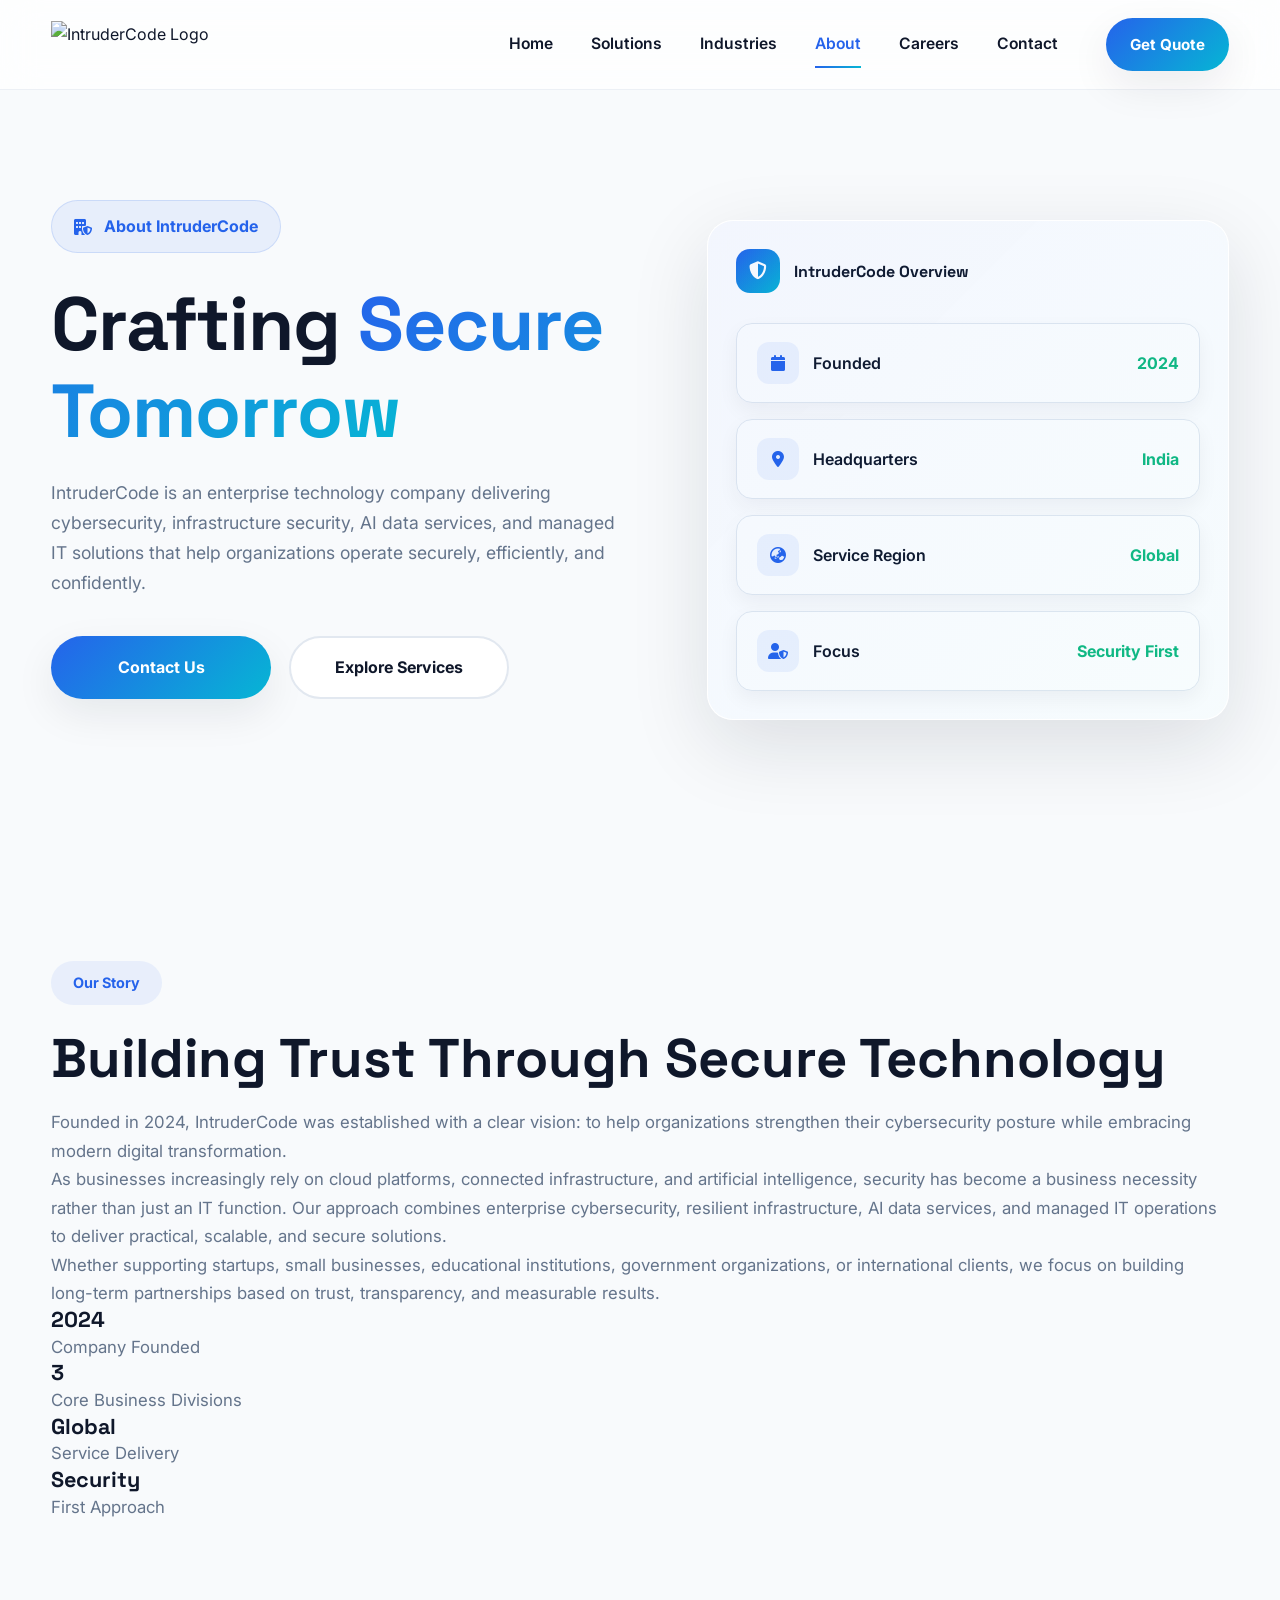
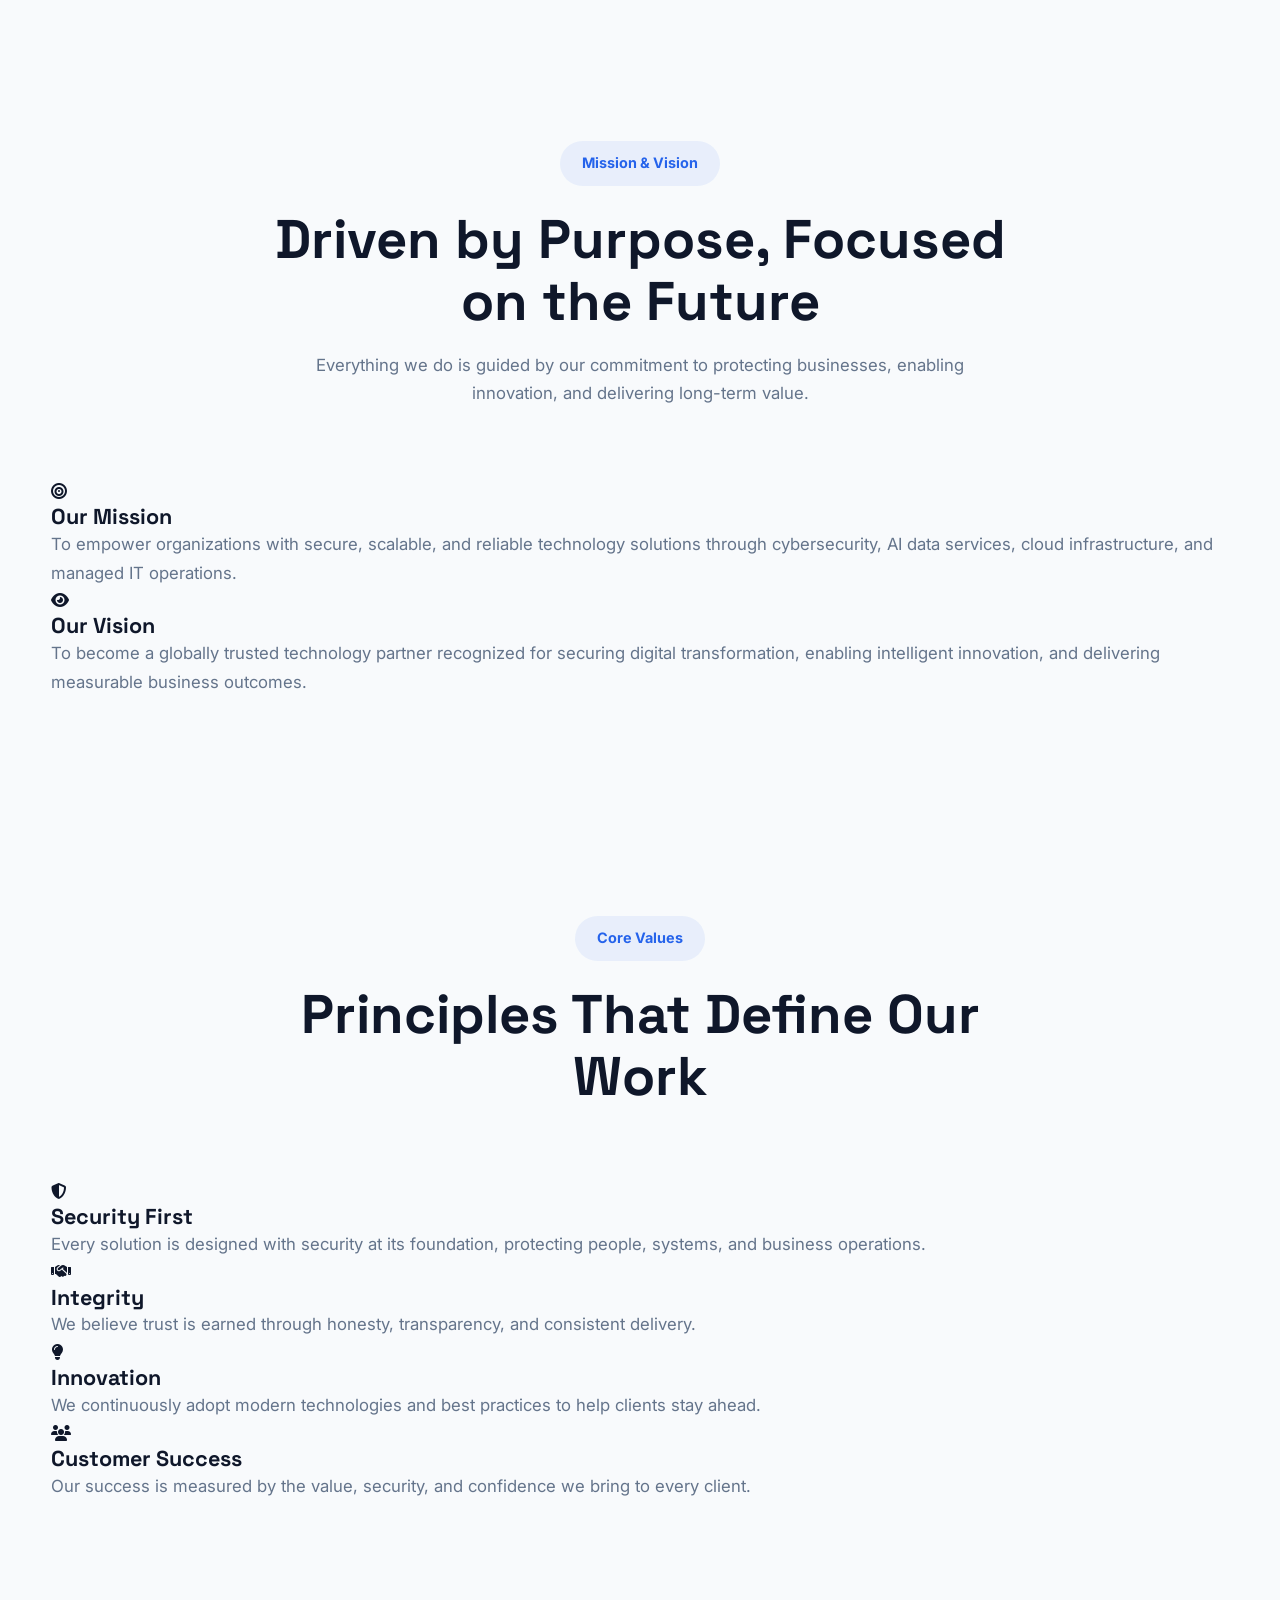
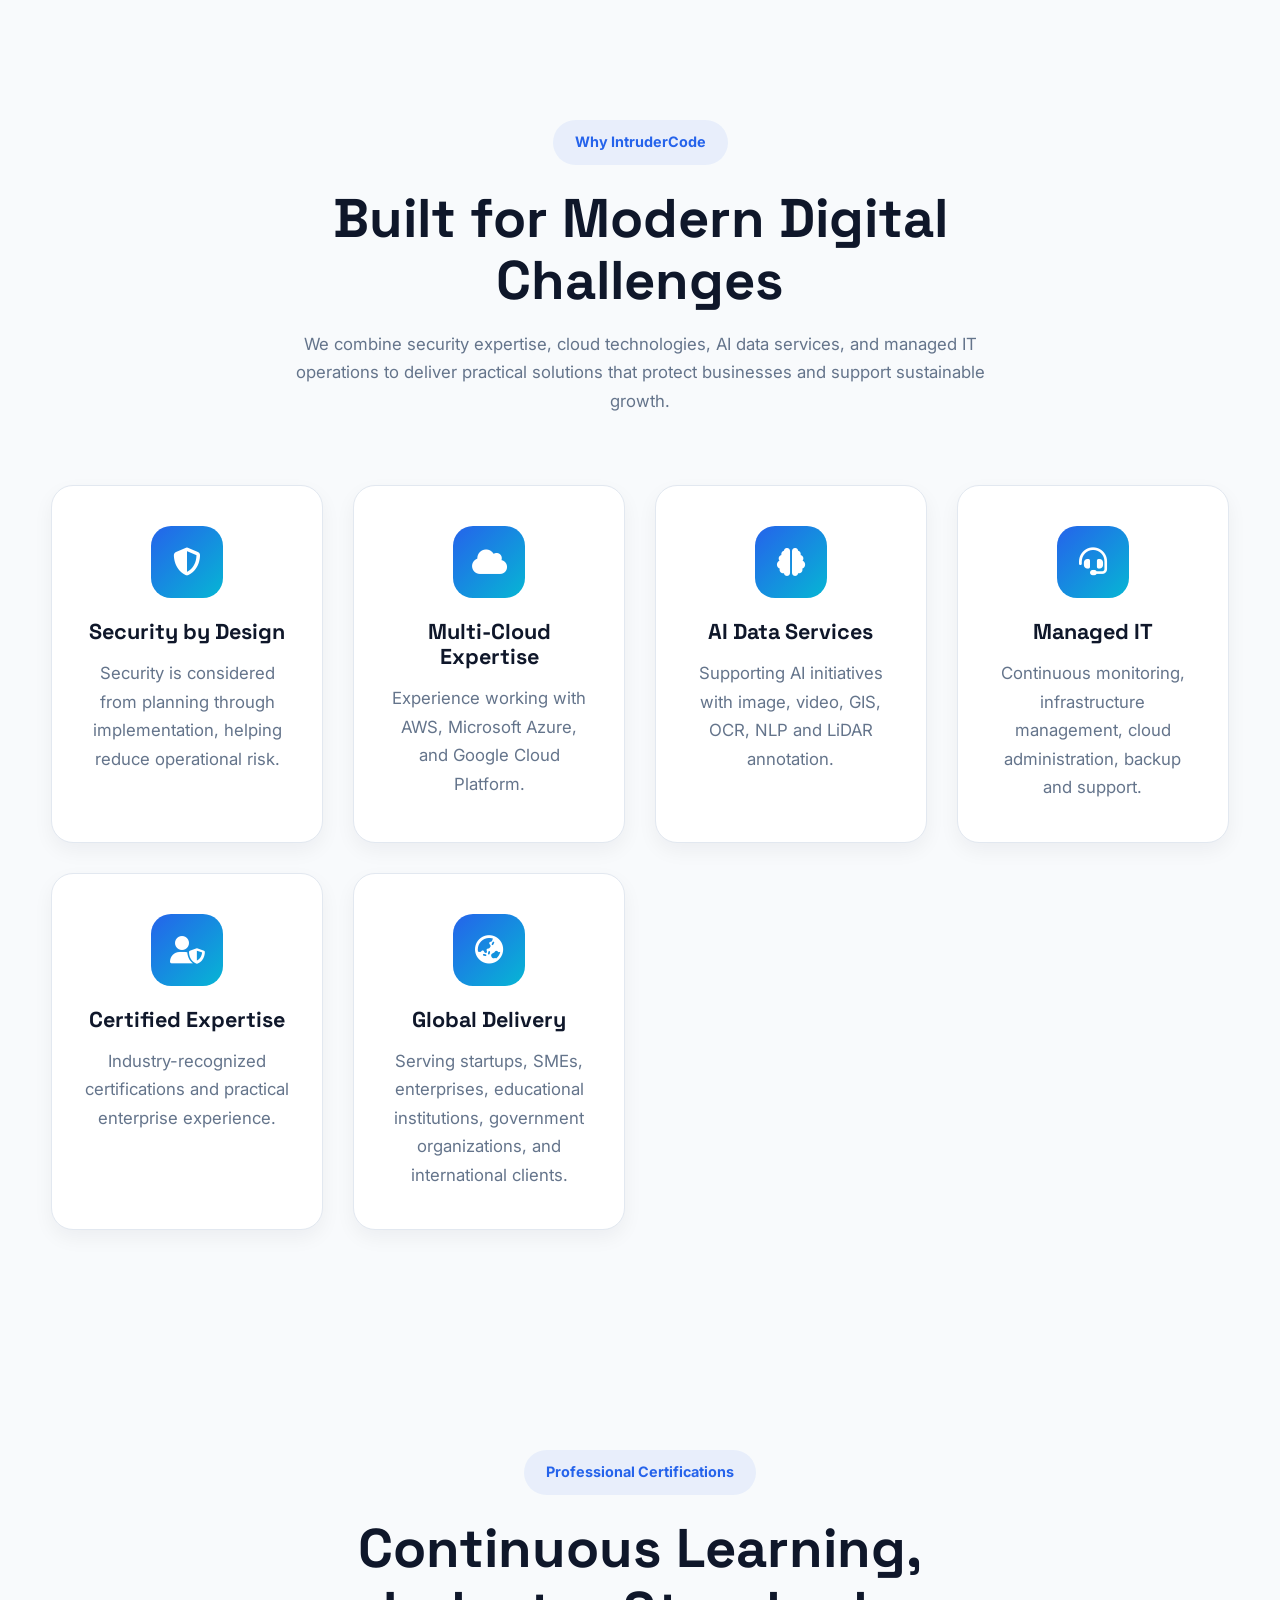
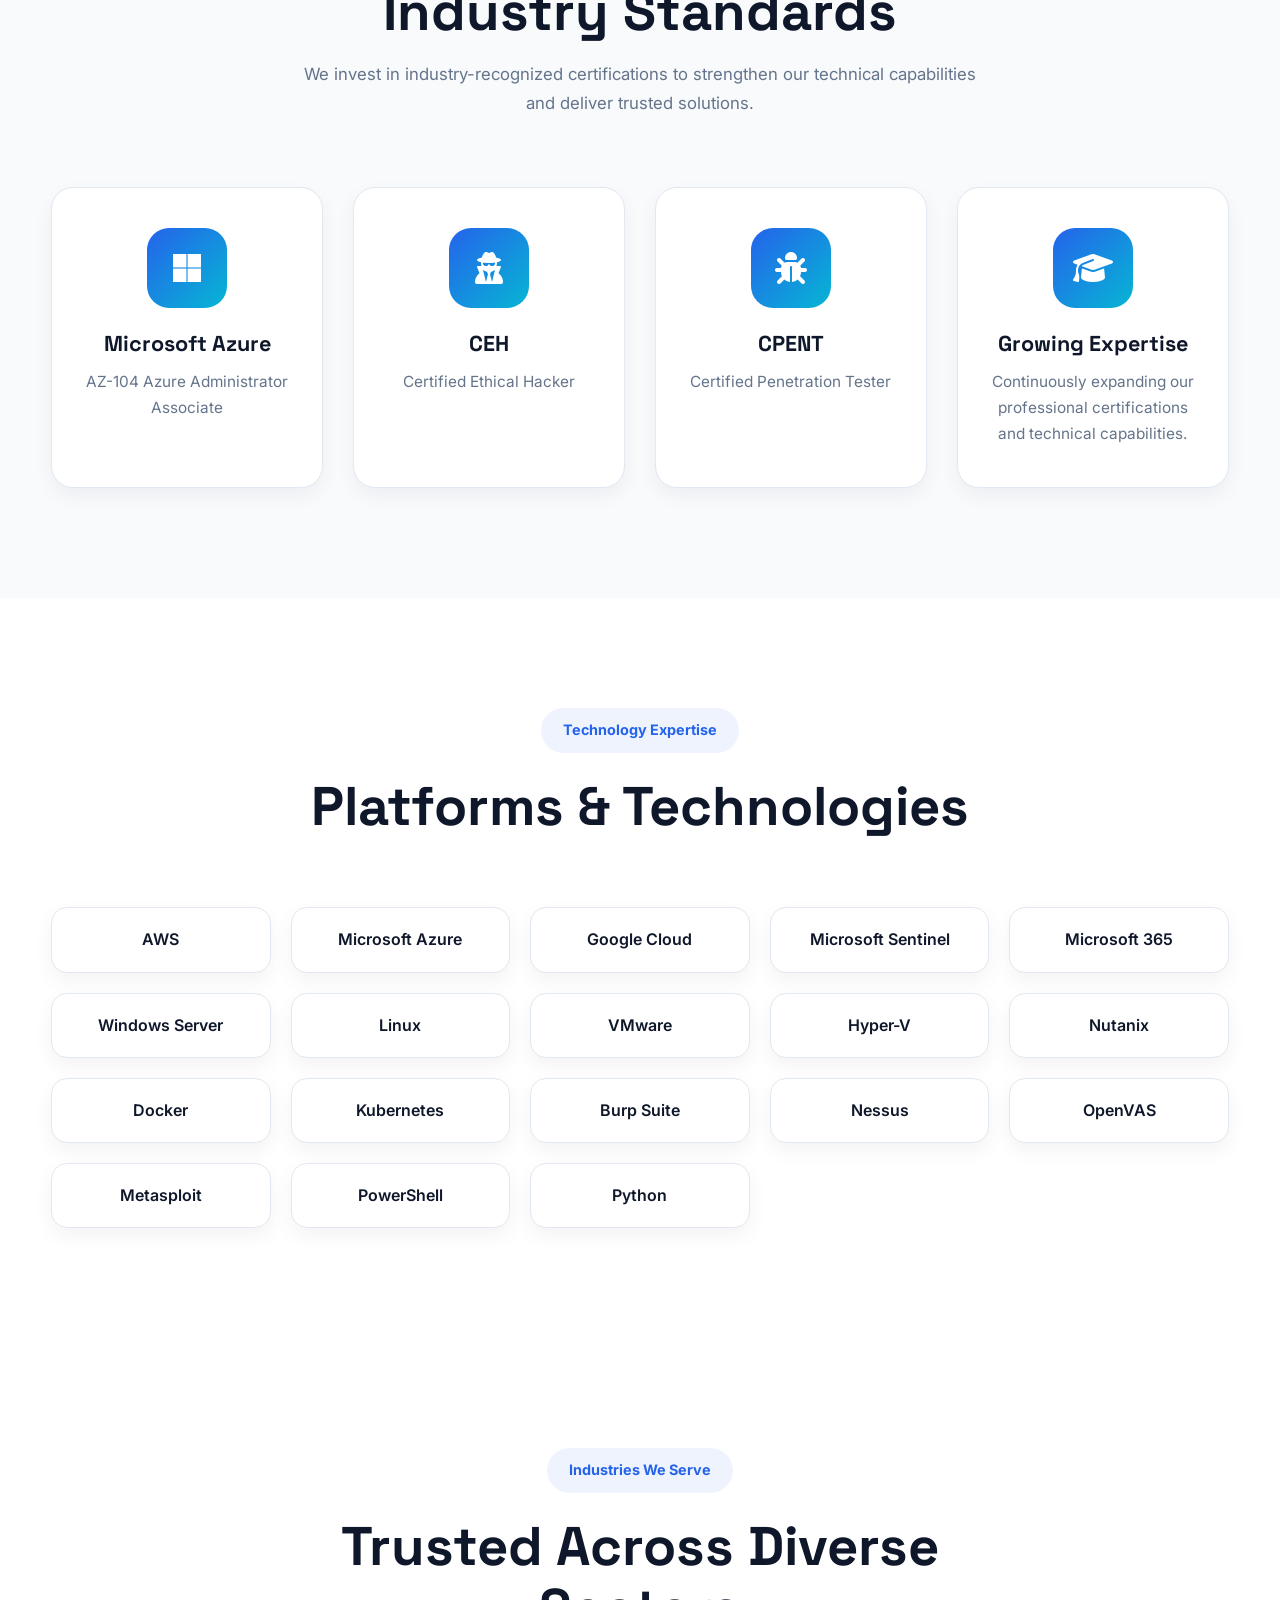
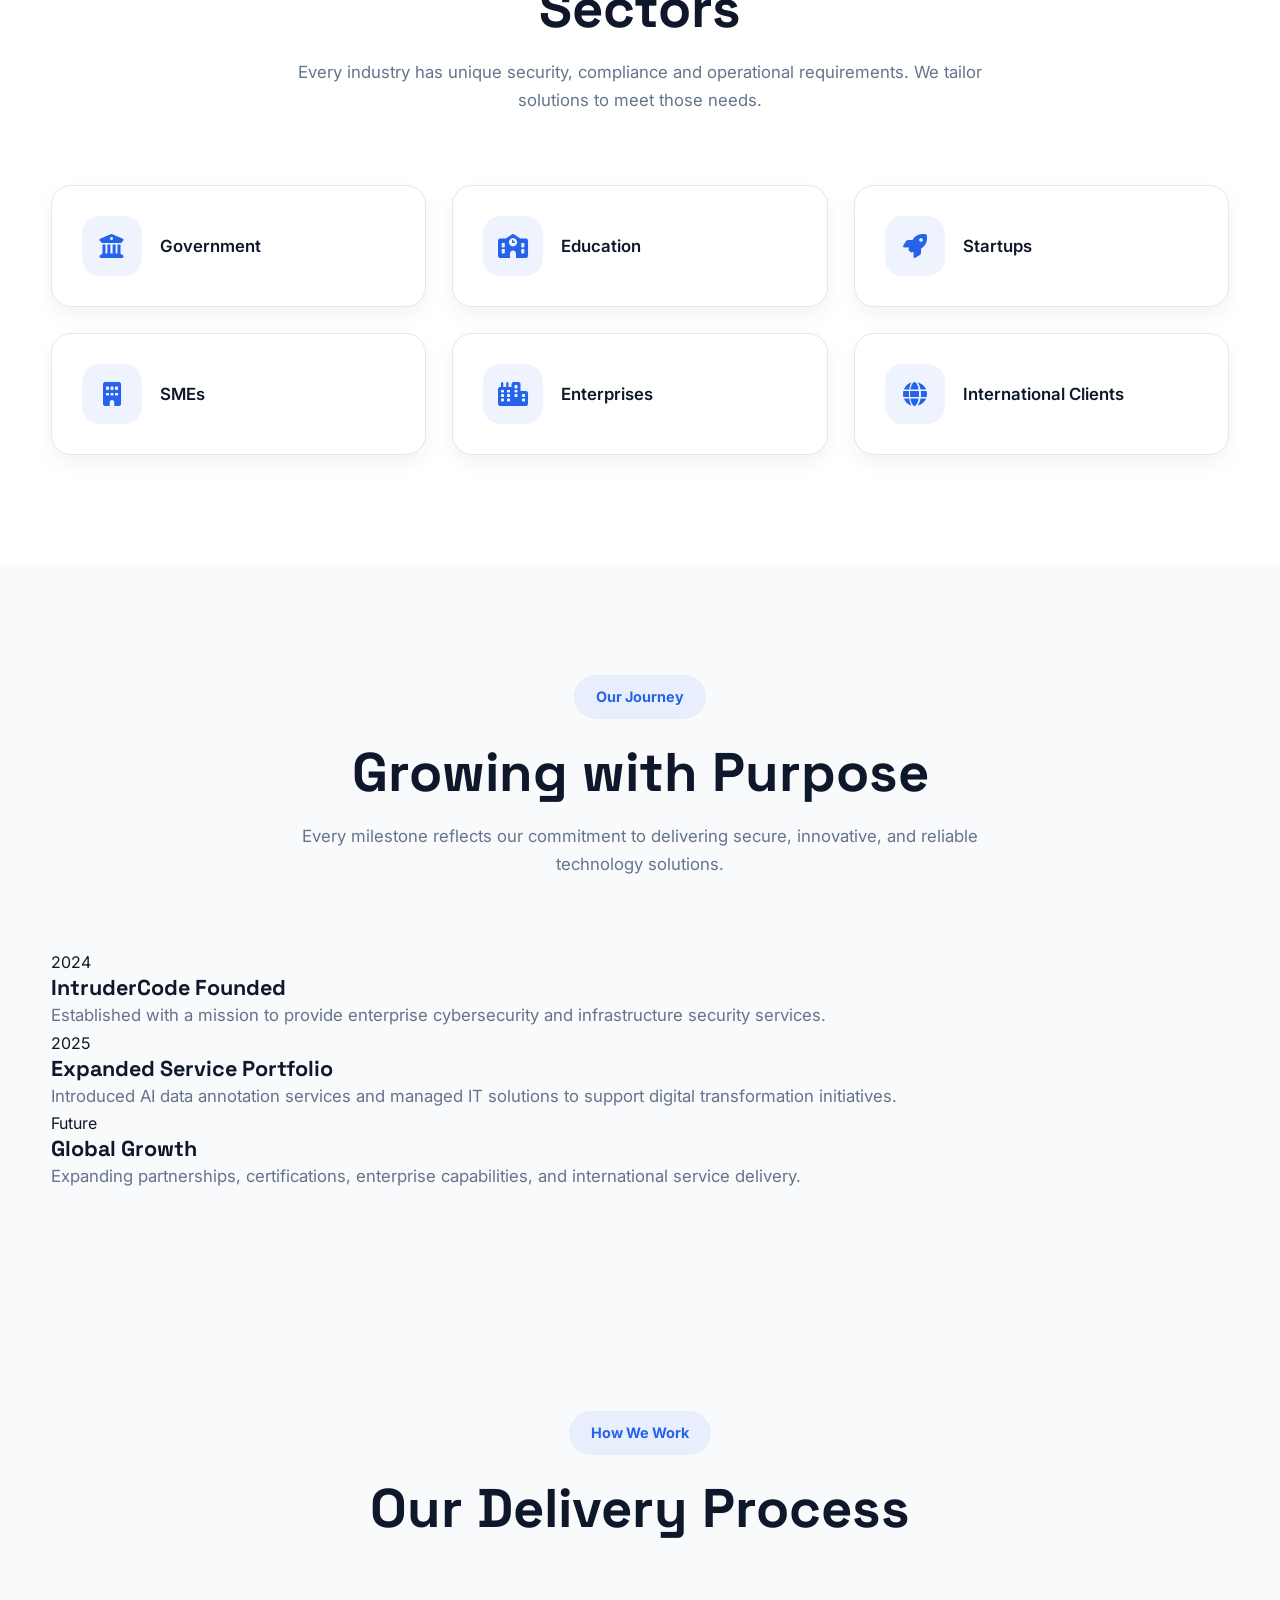
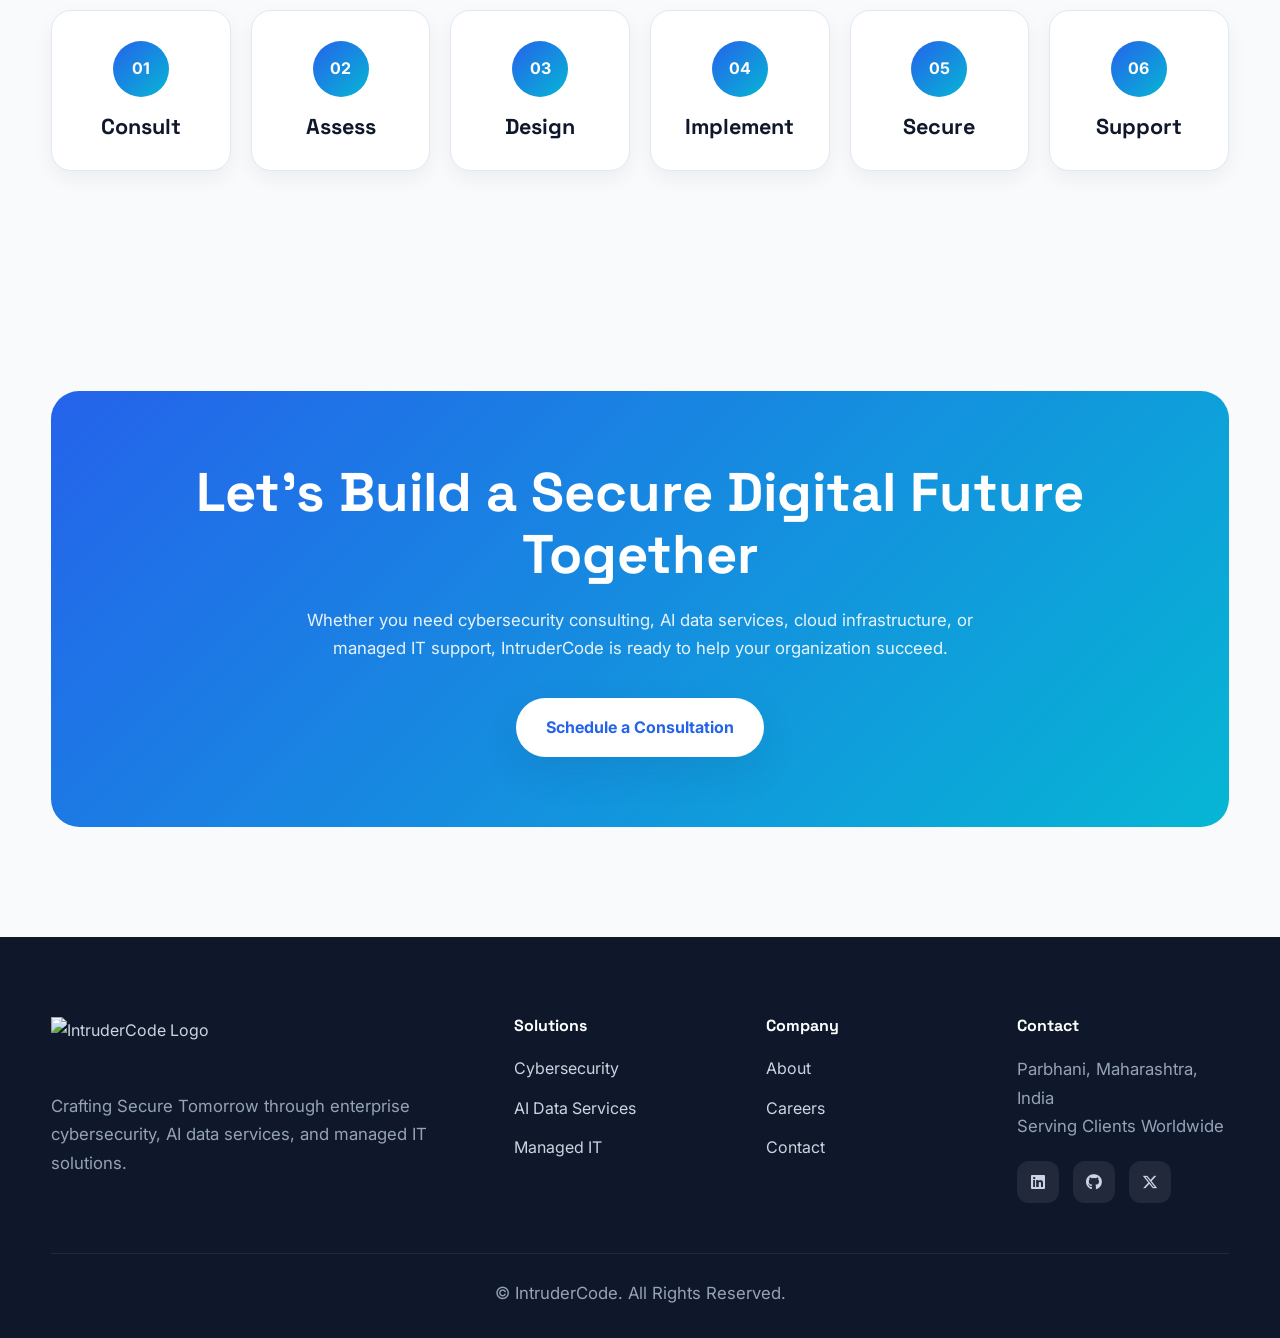
==== about.html @ fb6d36a1 "Complete IntruderCode homepage v1.2" ====
<!DOCTYPE html>
<html lang="en">

<head>

    <!-- ==================================================
         META
    =================================================== -->

    <meta charset="UTF-8">

    <meta name="viewport"
          content="width=device-width, initial-scale=1.0">

    <meta http-equiv="X-UA-Compatible"
          content="IE=edge">

    <title>

        About Us | IntruderCode

    </title>

    <meta
        name="description"
        content="Learn about IntruderCode, our mission, vision, expertise, certifications and commitment to enterprise cybersecurity, AI data services and managed IT.">

    <meta
        name="keywords"
        content="About IntruderCode, Cybersecurity Company, AI Data Services, Managed IT, Infrastructure Security">

    <meta
        name="author"
        content="IntruderCode">

    <!-- Fonts -->

    <link rel="preconnect"
          href="https://fonts.googleapis.com">

    <link rel="preconnect"
          href="https://fonts.gstatic.com"
          crossorigin>

    <link href="https://fonts.googleapis.com/css2?family=Inter:wght@300;400;500;600;700;800&family=Space+Grotesk:wght@400;500;600;700&display=swap"
          rel="stylesheet">

    <!-- Font Awesome -->

    <link rel="stylesheet"
          href="https://cdnjs.cloudflare.com/ajax/libs/font-awesome/6.7.2/css/all.min.css">

    <!-- CSS -->

    <link rel="stylesheet"
          href="css/style.css">

    <link rel="stylesheet"
          href="css/animations.css">

    <link rel="stylesheet"
          href="css/responsive.css">

</head>

<body>

<!-- ======================================================
     HEADER
======================================================= -->

<header class="header">

    <div class="container">

        <nav class="navbar">

            <a href="index.html"
               class="logo">

                <img
                    src="images/logo.png"
                    alt="IntruderCode Logo">

            </a>

            <ul class="nav-links">

                <li>

                    <a href="index.html">

                        Home

                    </a>

                </li>

                <li>

                    <a href="services.html">

                        Solutions

                    </a>

                </li>

                <li>

                    <a href="index.html#industries">

                        Industries

                    </a>

                </li>

                <li>

                    <a
                        href="about.html"
                        class="active">

                        About

                    </a>

                </li>

                <li>

                    <a href="careers.html">

                        Careers

                    </a>

                </li>

                <li>

                    <a href="contact.html">

                        Contact

                    </a>

                </li>

            </ul>

            <a
                href="contact.html"
                class="btn btn-primary">

                Get Quote

            </a>

            <button
                class="menu-btn"
                aria-label="Open Navigation">

                <i class="fa-solid fa-bars"></i>

            </button>

        </nav>

    </div>

</header>

<!-- ======================================================
     MAIN
======================================================= -->

<main>

<!-- ======================================================
     ABOUT HERO
======================================================= -->

<section class="about-hero">

    <div class="container">

        <div class="hero-grid">

            <!-- LEFT -->

            <div class="hero-content">

                <span class="hero-badge">

                    <i class="fa-solid fa-building-shield"></i>

                    About IntruderCode

                </span>

                <h1>

                    Crafting

                    <span class="text-gradient">

                        Secure Tomorrow

                    </span>

                </h1>

                <p>

                    IntruderCode is an enterprise technology company delivering
                    cybersecurity, infrastructure security, AI data services,
                    and managed IT solutions that help organizations operate
                    securely, efficiently, and confidently.

                </p>

                <div class="hero-buttons">

                    <a
                        href="contact.html"
                        class="btn btn-primary">

                        Contact Us

                    </a>

                    <a
                        href="services.html"
                        class="btn btn-outline">

                        Explore Services

                    </a>

                </div>

            </div>

            <!-- RIGHT -->

            <div class="hero-visual">

                <div class="dashboard">

                    <div class="dashboard-header">

                        <div class="dashboard-title">

                            <i class="fa-solid fa-shield-halved"></i>

                            <span>

                                IntruderCode Overview

                            </span>

                        </div>

                    </div>

                    <div class="dashboard-body">

                        <div class="status-card">

                            <div class="status-left">

                                <i class="fa-solid fa-calendar"></i>

                                <span>

                                    Founded

                                </span>

                            </div>

                            <span class="status-success">

                                2024

                            </span>

                        </div>

                        <div class="status-card">

                            <div class="status-left">

                                <i class="fa-solid fa-location-dot"></i>

                                <span>

                                    Headquarters

                                </span>

                            </div>

                            <span class="status-success">

                                India

                            </span>

                        </div>

                        <div class="status-card">

                            <div class="status-left">

                                <i class="fa-solid fa-earth-asia"></i>

                                <span>

                                    Service Region

                                </span>

                            </div>

                            <span class="status-success">

                                Global

                            </span>

                        </div>

                        <div class="status-card">

                            <div class="status-left">

                                <i class="fa-solid fa-user-shield"></i>

                                <span>

                                    Focus

                                </span>

                            </div>

                            <span class="status-success">

                                Security First

                            </span>

                        </div>

                    </div>

                </div>

            </div>

        </div>

    </div>

</section>

<!-- ======================================================
     COMPANY STORY
======================================================= -->

<section class="company-story">

    <div class="container">

        <div class="story-grid">

            <!-- LEFT -->

            <div class="story-content">

                <span class="section-badge">

                    Our Story

                </span>

                <h2>

                    Building Trust Through
                    Secure Technology

                </h2>

                <p>

                    Founded in 2024, IntruderCode was established with a
                    clear vision: to help organizations strengthen their
                    cybersecurity posture while embracing modern digital
                    transformation.

                </p>

                <p>

                    As businesses increasingly rely on cloud platforms,
                    connected infrastructure, and artificial intelligence,
                    security has become a business necessity rather than
                    just an IT function. Our approach combines enterprise
                    cybersecurity, resilient infrastructure, AI data
                    services, and managed IT operations to deliver
                    practical, scalable, and secure solutions.

                </p>

                <p>

                    Whether supporting startups, small businesses,
                    educational institutions, government organizations,
                    or international clients, we focus on building
                    long-term partnerships based on trust, transparency,
                    and measurable results.

                </p>

            </div>

            <!-- RIGHT -->

            <div class="story-stats">

                <div class="stat-card">

                    <h3>

                        2024

                    </h3>

                    <p>

                        Company Founded

                    </p>

                </div>

                <div class="stat-card">

                    <h3>

                        3

                    </h3>

                    <p>

                        Core Business Divisions

                    </p>

                </div>

                <div class="stat-card">

                    <h3>

                        Global

                    </h3>

                    <p>

                        Service Delivery

                    </p>

                </div>

                <div class="stat-card">

                    <h3>

                        Security

                    </h3>

                    <p>

                        First Approach

                    </p>

                </div>

            </div>

        </div>

    </div>

</section>

<!-- ======================================================
     MISSION & VISION
======================================================= -->

<section class="mission-vision">

    <div class="container">

        <div class="section-heading">

            <span class="section-badge">

                Mission & Vision

            </span>

            <h2>

                Driven by Purpose,
                Focused on the Future

            </h2>

            <p>

                Everything we do is guided by our commitment to protecting
                businesses, enabling innovation, and delivering long-term value.

            </p>

        </div>

        <div class="mission-grid">

            <!-- Mission -->

            <div class="mission-card">

                <div class="mission-icon">

                    <i class="fa-solid fa-bullseye"></i>

                </div>

                <h3>

                    Our Mission

                </h3>

                <p>

                    To empower organizations with secure, scalable,
                    and reliable technology solutions through
                    cybersecurity, AI data services, cloud infrastructure,
                    and managed IT operations.

                </p>

            </div>

            <!-- Vision -->

            <div class="mission-card">

                <div class="mission-icon">

                    <i class="fa-solid fa-eye"></i>

                </div>

                <h3>

                    Our Vision

                </h3>

                <p>

                    To become a globally trusted technology partner
                    recognized for securing digital transformation,
                    enabling intelligent innovation, and delivering
                    measurable business outcomes.

                </p>

            </div>

        </div>

    </div>

</section>

<!-- ======================================================
     CORE VALUES
======================================================= -->

<section class="core-values">

    <div class="container">

        <div class="section-heading">

            <span class="section-badge">

                Core Values

            </span>

            <h2>

                Principles That
                Define Our Work

            </h2>

        </div>

        <div class="values-grid">

            <!-- Value -->

            <div class="value-card">

                <i class="fa-solid fa-shield-halved"></i>

                <h3>

                    Security First

                </h3>

                <p>

                    Every solution is designed with security at its
                    foundation, protecting people, systems,
                    and business operations.

                </p>

            </div>

            <!-- Value -->

            <div class="value-card">

                <i class="fa-solid fa-handshake"></i>

                <h3>

                    Integrity

                </h3>

                <p>

                    We believe trust is earned through honesty,
                    transparency, and consistent delivery.

                </p>

            </div>

            <!-- Value -->

            <div class="value-card">

                <i class="fa-solid fa-lightbulb"></i>

                <h3>

                    Innovation

                </h3>

                <p>

                    We continuously adopt modern technologies
                    and best practices to help clients stay ahead.

                </p>

            </div>

            <!-- Value -->

            <div class="value-card">

                <i class="fa-solid fa-users"></i>

                <h3>

                    Customer Success

                </h3>

                <p>

                    Our success is measured by the value,
                    security, and confidence we bring to every client.

                </p>

            </div>

        </div>

    </div>

</section>

<!-- ======================================================
     WHY INTRUDERCODE
======================================================= -->

<section class="why-intrudercode">

    <div class="container">

        <div class="section-heading">

            <span class="section-badge">

                Why IntruderCode

            </span>

            <h2>

                Built for Modern
                Digital Challenges

            </h2>

            <p>

                We combine security expertise, cloud technologies,
                AI data services, and managed IT operations to
                deliver practical solutions that protect businesses
                and support sustainable growth.

            </p>

        </div>

        <div class="why-grid">

            <div class="why-card">

                <i class="fa-solid fa-shield-halved"></i>

                <h3>

                    Security by Design

                </h3>

                <p>

                    Security is considered from planning through
                    implementation, helping reduce operational risk.

                </p>

            </div>

            <div class="why-card">

                <i class="fa-solid fa-cloud"></i>

                <h3>

                    Multi-Cloud Expertise

                </h3>

                <p>

                    Experience working with AWS,
                    Microsoft Azure,
                    and Google Cloud Platform.

                </p>

            </div>

            <div class="why-card">

                <i class="fa-solid fa-brain"></i>

                <h3>

                    AI Data Services

                </h3>

                <p>

                    Supporting AI initiatives with
                    image, video, GIS, OCR,
                    NLP and LiDAR annotation.

                </p>

            </div>

            <div class="why-card">

                <i class="fa-solid fa-headset"></i>

                <h3>

                    Managed IT

                </h3>

                <p>

                    Continuous monitoring,
                    infrastructure management,
                    cloud administration,
                    backup and support.

                </p>

            </div>

            <div class="why-card">

                <i class="fa-solid fa-user-shield"></i>

                <h3>

                    Certified Expertise

                </h3>

                <p>

                    Industry-recognized certifications
                    and practical enterprise experience.

                </p>

            </div>

            <div class="why-card">

                <i class="fa-solid fa-earth-asia"></i>

                <h3>

                    Global Delivery

                </h3>

                <p>

                    Serving startups,
                    SMEs,
                    enterprises,
                    educational institutions,
                    government organizations,
                    and international clients.

                </p>

            </div>

        </div>

    </div>

</section>

<!-- ======================================================
     CERTIFICATIONS
======================================================= -->

<section class="certifications">

    <div class="container">

        <div class="section-heading">

            <span class="section-badge">

                Professional Certifications

            </span>

            <h2>

                Continuous Learning,
                Industry Standards

            </h2>

            <p>

                We invest in industry-recognized certifications
                to strengthen our technical capabilities and
                deliver trusted solutions.

            </p>

        </div>

        <div class="expertise-grid">

            <div class="expert-card">

                <div class="expert-icon">

                    <i class="fa-brands fa-microsoft"></i>

                </div>

                <h3>

                    Microsoft Azure

                </h3>

                <p>

                    AZ-104
                    Azure Administrator Associate

                </p>

            </div>

            <div class="expert-card">

                <div class="expert-icon">

                    <i class="fa-solid fa-user-secret"></i>

                </div>

                <h3>

                    CEH

                </h3>

                <p>

                    Certified Ethical Hacker

                </p>

            </div>

            <div class="expert-card">

                <div class="expert-icon">

                    <i class="fa-solid fa-bug"></i>

                </div>

                <h3>

                    CPENT

                </h3>

                <p>

                    Certified Penetration Tester

                </p>

            </div>

            <div class="expert-card future-cert">

                <div class="expert-icon">

                    <i class="fa-solid fa-graduation-cap"></i>

                </div>

                <h3>

                    Growing Expertise

                </h3>

                <p>

                    Continuously expanding our
                    professional certifications
                    and technical capabilities.

                </p>

            </div>

        </div>

    </div>

</section>

<!-- ======================================================
     TECHNOLOGY STACK
======================================================= -->

<section class="technology">

    <div class="container">

        <div class="section-heading">

            <span class="section-badge">

                Technology Expertise

            </span>

            <h2>

                Platforms &
                Technologies

            </h2>

        </div>

        <div class="tech-grid">

            <span>AWS</span>

            <span>Microsoft Azure</span>

            <span>Google Cloud</span>

            <span>Microsoft Sentinel</span>

            <span>Microsoft 365</span>

            <span>Windows Server</span>

            <span>Linux</span>

            <span>VMware</span>

            <span>Hyper-V</span>

            <span>Nutanix</span>

            <span>Docker</span>

            <span>Kubernetes</span>

            <span>Burp Suite</span>

            <span>Nessus</span>

            <span>OpenVAS</span>

            <span>Metasploit</span>

            <span>PowerShell</span>

            <span>Python</span>

        </div>

    </div>

</section>

<!-- ======================================================
     INDUSTRIES
======================================================= -->

<section class="industries">

    <div class="container">

        <div class="section-heading">

            <span class="section-badge">

                Industries We Serve

            </span>

            <h2>

                Trusted Across
                Diverse Sectors

            </h2>

            <p>

                Every industry has unique security,
                compliance and operational requirements.
                We tailor solutions to meet those needs.

            </p>

        </div>

        <div class="industry-grid">

            <div class="industry-item">

                <i class="fa-solid fa-building-columns"></i>

                <span>

                    Government

                </span>

            </div>

            <div class="industry-item">

                <i class="fa-solid fa-school"></i>

                <span>

                    Education

                </span>

            </div>

            <div class="industry-item">

                <i class="fa-solid fa-rocket"></i>

                <span>

                    Startups

                </span>

            </div>

            <div class="industry-item">

                <i class="fa-solid fa-building"></i>

                <span>

                    SMEs

                </span>

            </div>

            <div class="industry-item">

                <i class="fa-solid fa-city"></i>

                <span>

                    Enterprises

                </span>

            </div>

            <div class="industry-item">

                <i class="fa-solid fa-globe"></i>

                <span>

                    International Clients

                </span>

            </div>

        </div>

    </div>

</section>

<!-- ======================================================
     COMPANY TIMELINE
======================================================= -->

<section class="timeline">

    <div class="container">

        <div class="section-heading">

            <span class="section-badge">

                Our Journey

            </span>

            <h2>

                Growing with Purpose

            </h2>

            <p>

                Every milestone reflects our commitment to delivering
                secure, innovative, and reliable technology solutions.

            </p>

        </div>

        <div class="timeline-wrapper">

            <div class="timeline-item">

                <div class="timeline-year">

                    2024

                </div>

                <div class="timeline-content">

                    <h3>

                        IntruderCode Founded

                    </h3>

                    <p>

                        Established with a mission to provide enterprise
                        cybersecurity and infrastructure security services.

                    </p>

                </div>

            </div>

            <div class="timeline-item">

                <div class="timeline-year">

                    2025

                </div>

                <div class="timeline-content">

                    <h3>

                        Expanded Service Portfolio

                    </h3>

                    <p>

                        Introduced AI data annotation services and
                        managed IT solutions to support digital
                        transformation initiatives.

                    </p>

                </div>

            </div>

            <div class="timeline-item">

                <div class="timeline-year">

                    Future

                </div>

                <div class="timeline-content">

                    <h3>

                        Global Growth

                    </h3>

                    <p>

                        Expanding partnerships, certifications,
                        enterprise capabilities, and international
                        service delivery.

                    </p>

                </div>

            </div>

        </div>

    </div>

</section>

<!-- ======================================================
     DELIVERY PROCESS
======================================================= -->

<section class="process">

    <div class="container">

        <div class="section-heading">

            <span class="section-badge">

                How We Work

            </span>

            <h2>

                Our Delivery Process

            </h2>

        </div>

        <div class="process-grid">

            <div class="process-item">

                <span>01</span>

                <h3>Consult</h3>

            </div>

            <div class="process-item">

                <span>02</span>

                <h3>Assess</h3>

            </div>

            <div class="process-item">

                <span>03</span>

                <h3>Design</h3>

            </div>

            <div class="process-item">

                <span>04</span>

                <h3>Implement</h3>

            </div>

            <div class="process-item">

                <span>05</span>

                <h3>Secure</h3>

            </div>

            <div class="process-item">

                <span>06</span>

                <h3>Support</h3>

            </div>

        </div>

    </div>

</section>

<!-- ======================================================
     CTA
======================================================= -->

<section class="cta">

    <div class="container">

        <div class="cta-box">

            <h2>

                Let's Build a Secure Digital Future Together

            </h2>

            <p>

                Whether you need cybersecurity consulting,
                AI data services, cloud infrastructure,
                or managed IT support, IntruderCode is ready
                to help your organization succeed.

            </p>

            <a href="contact.html"
               class="btn btn-primary">

                Schedule a Consultation

            </a>

        </div>

    </div>

</section>

</main>

<!-- ======================================================
     FOOTER
======================================================= -->

<footer class="footer">

    <div class="container">

        <div class="footer-grid">

            <div>

                <img src="images/logo.png"
                     alt="IntruderCode Logo"
                     class="footer-logo">

                <p>

                    Crafting Secure Tomorrow through
                    enterprise cybersecurity,
                    AI data services,
                    and managed IT solutions.

                </p>

            </div>

            <div>

                <h4>

                    Solutions

                </h4>

                <ul>

                    <li><a href="services.html">Cybersecurity</a></li>

                    <li><a href="services.html">AI Data Services</a></li>

                    <li><a href="services.html">Managed IT</a></li>

                </ul>

            </div>

            <div>

                <h4>

                    Company

                </h4>

                <ul>

                    <li><a href="about.html">About</a></li>

                    <li><a href="careers.html">Careers</a></li>

                    <li><a href="contact.html">Contact</a></li>

                </ul>

            </div>

            <div>

                <h4>

                    Contact

                </h4>

                <p>

                    Parbhani,
                    Maharashtra,
                    India

                </p>

                <p>

                    Serving Clients Worldwide

                </p>

                <div class="social-links">

                    <a href="#">

                        <i class="fab fa-linkedin"></i>

                    </a>

                    <a href="#">

                        <i class="fab fa-github"></i>

                    </a>

                    <a href="#">

                        <i class="fab fa-x-twitter"></i>

                    </a>

                </div>

            </div>

        </div>

        <div class="footer-bottom">

            <p>

                © <span class="footer-year"></span>
                IntruderCode.
                All Rights Reserved.

            </p>

        </div>

    </div>

</footer>

<!-- ======================================================
     JAVASCRIPT
======================================================= -->

<script src="js/navbar.js"></script>

<script src="js/script.js"></script>

</body>

</html>
---- css/style.css ----
/* ==========================================================
   INTRUDERCODE
   STYLE.CSS
========================================================== */

/* ==========================================================
   01. GOOGLE FONTS
========================================================== */

@import url('https://fonts.googleapis.com/css2?family=Inter:wght@300;400;500;600;700;800&family=Space+Grotesk:wght@400;500;600;700&display=swap');

/* ==========================================================
   02. ROOT VARIABLES
========================================================== */

:root{

    /* Colors */

    --primary:#2563EB;

    --primary-dark:#1D4ED8;

    --secondary:#0F172A;

    --accent:#06B6D4;

    --success:#10B981;

    --danger:#EF4444;

    --warning:#F59E0B;

    --white:#FFFFFF;

    --background:#F8FAFC;

    --surface:#FFFFFF;

    --border:#E2E8F0;

    --paragraph:#64748B;

    /* Typography */

    --heading-font:"Space Grotesk",sans-serif;

    --body-font:"Inter",sans-serif;

    /* Layout */

    --container:1280px;

    --radius:18px;

    --radius-lg:28px;

    --header-height:90px;

    /* Shadows */

    --shadow-sm:

        0 8px 20px rgba(15,23,42,.05);

    --shadow:

        0 15px 40px rgba(15,23,42,.08);

    --shadow-lg:

        0 30px 80px rgba(15,23,42,.12);

    /* Transition */

    --transition:.35s ease;

}

/* ==========================================================
   03. RESET
========================================================== */

*{

    margin:0;

    padding:0;

    box-sizing:border-box;

}

html{

    scroll-behavior:smooth;

    scroll-padding-top:100px;

}

body{

    font-family:var(--body-font);

    color:var(--secondary);

    background:var(--background);

    line-height:1.7;

    overflow-x:hidden;

    padding-top:var(--header-height);

}

img{

    max-width:100%;

    display:block;

}

a{

    text-decoration:none;

    color:inherit;

}

ul{

    list-style:none;

}

button{

    border:none;

    background:none;

    cursor:pointer;

    font:inherit;

}

input,
textarea{

    font:inherit;

}

/* ==========================================================
   04. TYPOGRAPHY
========================================================== */

h1,
h2,
h3,
h4,
h5,
h6{

    font-family:var(--heading-font);

    color:var(--secondary);

    font-weight:700;

    line-height:1.15;

}

h1{

    font-size:clamp(3rem,6vw,4.7rem);

    margin-bottom:25px;

}

h2{

    font-size:clamp(2.3rem,5vw,3.4rem);

    margin-bottom:18px;

}

h3{

    font-size:1.35rem;

}

p{

    color:var(--paragraph);

    font-size:1.05rem;

}

/* ==========================================================
   05. LAYOUT
========================================================== */

.container{

    width:min(92%,var(--container));

    margin-inline:auto;

}

section{

    position:relative;

    padding:110px 0;

}

.section-heading{

    text-align:center;

    max-width:760px;

    margin:0 auto 70px;

}

.section-heading p{

    margin-top:18px;

}

.section-badge{

    display:inline-flex;

    align-items:center;

    justify-content:center;

    gap:10px;

    background:rgba(37,99,235,.08);

    color:var(--primary);

    font-weight:700;

    padding:10px 22px;

    border-radius:999px;

    margin-bottom:22px;

    font-size:.9rem;

}

/* ==========================================================
   06. BUTTONS
========================================================== */

.btn{

    display:inline-flex;

    align-items:center;

    justify-content:center;

    gap:12px;

    padding:16px 30px;

    border-radius:999px;

    font-weight:700;

    transition:var(--transition);

}

.btn-primary{

    background:linear-gradient(

        135deg,

        var(--primary),

        var(--accent)

    );

    color:var(--white);

    box-shadow:var(--shadow);

}

.btn-primary:hover{

    transform:translateY(-4px);

    box-shadow:var(--shadow-lg);

}

.btn-outline{

    border:2px solid var(--border);

    color:var(--secondary);

    background:var(--white);

}

.btn-outline:hover{

    border-color:var(--primary);

    color:var(--primary);

    transform:translateY(-4px);

}

/* ==========================================================
   07. UTILITIES
========================================================== */

.text-gradient{

    background:

        linear-gradient(

            135deg,

            var(--primary),

            var(--accent)

        );

    -webkit-background-clip:text;

    -webkit-text-fill-color:transparent;

}

.text-center{

    text-align:center;

}

.hidden{

    display:none;

}

.mt-2{

    margin-top:20px;

}

.mt-4{

    margin-top:40px;

}

.mb-2{

    margin-bottom:20px;

}

.mb-4{

    margin-bottom:40px;

}

/* ==========================================================
   08. HEADER
========================================================== */

.header{

    position:fixed;

    top:0;
    left:0;

    width:100%;

    height:var(--header-height);

    display:flex;
    align-items:center;

    z-index:1000;

    transition:all .35s ease;

    background:rgba(255,255,255,.75);

    backdrop-filter:blur(18px);

    -webkit-backdrop-filter:blur(18px);

    border-bottom:1px solid rgba(226,232,240,.65);

}

.header.scrolled{

    background:rgba(255,255,255,.92);

    box-shadow:0 12px 35px rgba(15,23,42,.08);

    border-bottom:1px solid var(--border);

}

/* ==========================================================
   09. NAVBAR
========================================================== */

.navbar{

    display:flex;

    align-items:center;

    justify-content:space-between;

    height:100%;

    gap:30px;

}

/* ==========================================================
   10. LOGO
========================================================== */

.logo{

    display:flex;

    align-items:center;

    flex-shrink:0;

}

.logo img{

    height:48px;

    width:auto;

    transition:var(--transition);

}

.logo:hover img{

    transform:scale(1.03);

}

/* ==========================================================
   11. NAVIGATION
========================================================== */

.nav-links{

    display:flex;

    align-items:center;

    gap:38px;

    margin-left:auto;

}

.nav-links li{

    position:relative;

}

.nav-links a{

    position:relative;

    display:inline-flex;

    align-items:center;

    height:90px;

    font-size:.98rem;

    font-weight:600;

    color:var(--secondary);

    transition:var(--transition);

}

/* Hover */

.nav-links a:hover{

    color:var(--primary);

}

/* Underline */

.nav-links a::after{

    content:"";

    position:absolute;

    left:0;
    bottom:22px;

    width:0;

    height:2px;

    background:linear-gradient(

        90deg,

        var(--primary),

        var(--accent)

    );

    transition:width .35s ease;

}

.nav-links a:hover::after{

    width:100%;

}

.nav-links a.active{

    color:var(--primary);

}

.nav-links a.active::after{

    width:100%;

}

/* ==========================================================
   12. CTA BUTTON
========================================================== */

.navbar .btn{

    margin-left:18px;

    padding:14px 24px;

    font-size:.95rem;

}

.navbar .btn i{

    transition:transform .3s ease;

}

.navbar .btn:hover i{

    transform:translateX(4px);

}

/* ==========================================================
   13. MOBILE MENU BUTTON
========================================================== */

.menu-btn{

    width:48px;

    height:48px;

    border-radius:14px;

    display:none;

    align-items:center;

    justify-content:center;

    background:var(--white);

    border:1px solid var(--border);

    color:var(--secondary);

    box-shadow:var(--shadow-sm);

    transition:var(--transition);

}

.menu-btn:hover{

    background:var(--primary);

    color:var(--white);

    border-color:var(--primary);

}

.menu-btn i{

    font-size:1.1rem;

}

/* ==========================================================
   14. NAVIGATION STATES
========================================================== */

body.menu-open{

    overflow:hidden;

}

.nav-links.active{

    left:0;

}

/* ==========================================================
   15. FOCUS STATES
========================================================== */

.nav-links a:focus-visible,

.menu-btn:focus-visible,

.btn:focus-visible{

    outline:3px solid rgba(37,99,235,.25);

    outline-offset:4px;

    border-radius:8px;

}

/* ==========================================================
   16. HEADER ANIMATION
========================================================== */

.header{

    animation:headerFade .8s ease;

}

@keyframes headerFade{

    from{

        opacity:0;

        transform:translateY(-25px);

    }

    to{

        opacity:1;

        transform:translateY(0);

    }

}

/* ==========================================================
   17. HERO
========================================================== */

.hero{

    position:relative;

    overflow:hidden;

    background:
        linear-gradient(
            180deg,
            #F8FAFC 0%,
            #FFFFFF 55%,
            #F8FAFC 100%
        );

    min-height:calc(100vh - var(--header-height));

    display:flex;

    align-items:center;

}

/* ==========================================================
   HERO BACKGROUND
========================================================== */

.hero-bg{

    position:absolute;

    inset:0;

    overflow:hidden;

    pointer-events:none;

}

.gradient-orb{

    position:absolute;

    border-radius:50%;

    filter:blur(80px);

    opacity:.35;

}

.orb-1{

    width:520px;

    height:520px;

    background:#2563EB;

    top:-180px;

    left:-120px;

}

.orb-2{

    width:450px;

    height:450px;

    background:#06B6D4;

    right:-120px;

    bottom:-150px;

}

.grid-overlay{

    position:absolute;

    inset:0;

    background-image:

        linear-gradient(
            rgba(15,23,42,.04) 1px,
            transparent 1px
        ),

        linear-gradient(
            90deg,
            rgba(15,23,42,.04) 1px,
            transparent 1px
        );

    background-size:40px 40px;

    mask-image:
        radial-gradient(circle,black 35%,transparent 90%);

}

/* ==========================================================
   HERO GRID
========================================================== */

.hero-grid{

    position:relative;

    z-index:2;

    display:grid;

    grid-template-columns:1.05fr .95fr;

    align-items:center;

    gap:80px;

}

/* ==========================================================
   HERO CONTENT
========================================================== */

.hero-content{

    max-width:650px;

}

.hero-badge{

    display:inline-flex;

    align-items:center;

    gap:12px;

    padding:12px 22px;

    border-radius:999px;

    background:rgba(37,99,235,.08);

    border:1px solid rgba(37,99,235,.15);

    color:var(--primary);

    font-weight:700;

    margin-bottom:28px;

}

.hero-badge i{

    color:var(--primary);

}

.hero-content h1{

    margin-bottom:24px;

    letter-spacing:-1px;

}

.hero-content p{

    font-size:1.1rem;

    max-width:620px;

    margin-bottom:38px;

}

/* ==========================================================
   HERO BUTTONS
========================================================== */

.hero-buttons{

    display:flex;

    gap:18px;

    flex-wrap:wrap;

    margin-bottom:42px;

}

.hero-buttons .btn{

    min-width:220px;

}

/* ==========================================================
   HERO FEATURES
========================================================== */

.hero-features{

    display:grid;

    grid-template-columns:repeat(2,1fr);

    gap:18px;

    max-width:520px;

}

.feature-item{

    display:flex;

    align-items:center;

    gap:12px;

    color:var(--secondary);

    font-weight:600;

    background:rgba(255,255,255,.85);

    border:1px solid var(--border);

    border-radius:14px;

    padding:16px 18px;

    box-shadow:var(--shadow-sm);

    transition:var(--transition);

}

.feature-item:hover{

    transform:translateY(-5px);

    border-color:rgba(37,99,235,.25);

}

.feature-item i{

    color:var(--success);

    font-size:1.05rem;

}

/* ==========================================================
   HERO DECORATION
========================================================== */

.hero::before{

    content:"";

    position:absolute;

    width:300px;

    height:300px;

    border-radius:50%;

    border:1px dashed rgba(37,99,235,.15);

    right:14%;

    top:16%;

    animation:rotateCircle 30s linear infinite;

}

.hero::after{

    content:"";

    position:absolute;

    width:180px;

    height:180px;

    border-radius:50%;

    background:rgba(6,182,212,.08);

    left:5%;

    bottom:5%;

    filter:blur(20px);

}

@keyframes rotateCircle{

    from{

        transform:rotate(0deg);

    }

    to{

        transform:rotate(360deg);

    }

}

/* ==========================================================
   18. HERO VISUAL
========================================================== */

.hero-visual{

    position:relative;

    display:flex;

    justify-content:center;

    align-items:center;

}

/* ==========================================================
   SECURITY DASHBOARD
========================================================== */

.dashboard{

    position:relative;

    width:100%;

    max-width:560px;

    background:rgba(255,255,255,.78);

    backdrop-filter:blur(24px);

    -webkit-backdrop-filter:blur(24px);

    border:1px solid rgba(255,255,255,.55);

    border-radius:26px;

    padding:28px;

    box-shadow:

        0 25px 80px rgba(15,23,42,.12);

    overflow:hidden;

    z-index:2;

}

.dashboard::before{

    content:"";

    position:absolute;

    inset:0;

    background:

        linear-gradient(

            135deg,

            rgba(37,99,235,.05),

            rgba(6,182,212,.03)

        );

    pointer-events:none;

}

/* ==========================================================
   DASHBOARD HEADER
========================================================== */

.dashboard-header{

    display:flex;

    align-items:center;

    justify-content:space-between;

    margin-bottom:30px;

}

.dashboard-title{

    display:flex;

    align-items:center;

    gap:14px;

    font-weight:700;

    font-family:var(--heading-font);

    color:var(--secondary);

}

.dashboard-title i{

    width:44px;

    height:44px;

    display:flex;

    align-items:center;

    justify-content:center;

    border-radius:14px;

    background:linear-gradient(

        135deg,

        var(--primary),

        var(--accent)

    );

    color:#fff;

    font-size:18px;

}

/* ==========================================================
   LIVE STATUS
========================================================== */

.live-status{

    display:flex;

    align-items:center;

    gap:10px;

    font-size:.9rem;

    font-weight:700;

    color:var(--success);

}

.status-dot{

    width:10px;

    height:10px;

    border-radius:50%;

    background:var(--success);

    animation:pulse 1.8s infinite;

}

@keyframes pulse{

    0%{

        box-shadow:0 0 0 0 rgba(16,185,129,.5);

    }

    70%{

        box-shadow:0 0 0 12px rgba(16,185,129,0);

    }

    100%{

        box-shadow:0 0 0 0 rgba(16,185,129,0);

    }

}

/* ==========================================================
   DASHBOARD BODY
========================================================== */

.dashboard-body{

    display:flex;

    flex-direction:column;

    gap:16px;

}

/* ==========================================================
   STATUS CARD
========================================================== */

.status-card{

    display:flex;

    justify-content:space-between;

    align-items:center;

    padding:18px 20px;

    background:#fff;

    border:1px solid var(--border);

    border-radius:16px;

    transition:var(--transition);

    box-shadow:var(--shadow-sm);

}

.status-card:hover{

    transform:translateY(-5px);

    border-color:rgba(37,99,235,.25);

    box-shadow:var(--shadow);

}

.status-left{

    display:flex;

    align-items:center;

    gap:14px;

}

.status-left i{

    width:42px;

    height:42px;

    display:flex;

    justify-content:center;

    align-items:center;

    border-radius:12px;

    background:rgba(37,99,235,.08);

    color:var(--primary);

}

.status-left span{

    font-weight:600;

    color:var(--secondary);

}

.status-success{

    color:var(--success);

    font-weight:700;

}

.status-running{

    color:var(--warning);

    font-weight:700;

}

/* ==========================================================
   CLOUD PLATFORMS
========================================================== */

.cloud-platforms{

    display:flex;

    justify-content:space-between;

    align-items:center;

    gap:16px;

    margin-top:28px;

}

.cloud-item{

    flex:1;

    display:flex;

    justify-content:center;

    align-items:center;

    gap:10px;

    padding:15px;

    border-radius:14px;

    background:#fff;

    border:1px solid var(--border);

    font-weight:600;

    transition:var(--transition);

}

.cloud-item:hover{

    transform:translateY(-4px);

    border-color:rgba(37,99,235,.25);

    color:var(--primary);

}

.cloud-item i{

    font-size:20px;

}

/* ==========================================================
   FLOATING CARDS
========================================================== */

.floating-card{

    position:absolute;

    display:flex;

    align-items:center;

    gap:14px;

    background:#fff;

    border:1px solid var(--border);

    border-radius:18px;

    padding:18px;

    box-shadow:var(--shadow);

    animation:floating 5s ease-in-out infinite;

    z-index:5;

}

.floating-icon{

    width:52px;

    height:52px;

    display:flex;

    justify-content:center;

    align-items:center;

    border-radius:16px;

    background:linear-gradient(

        135deg,

        var(--primary),

        var(--accent)

    );

    color:#fff;

    font-size:20px;

}

.floating-card h3{

    font-size:1rem;

    margin-bottom:4px;

}

.floating-card p{

    font-size:.88rem;

    margin:0;

}

/* Positions */

.security-score{

    top:40px;

    right:-60px;

}

.threat-card{

    left:-70px;

    top:230px;

}

.cloud-card{

    bottom:20px;

    right:-40px;

}

/* ==========================================================
   FLOAT ANIMATION
========================================================== */

@keyframes floating{

    0%{

        transform:translateY(0);

    }

    50%{

        transform:translateY(-12px);

    }

    100%{

        transform:translateY(0);

    }

}

/* ==========================================================
   HERO ENTRANCE ANIMATION
========================================================== */

.hero-content{

    animation:fadeLeft .9s ease;

}

.hero-visual{

    animation:fadeRight .9s ease;

}

@keyframes fadeLeft{

    from{

        opacity:0;

        transform:translateX(-40px);

    }

    to{

        opacity:1;

        transform:translateX(0);

    }

}

@keyframes fadeRight{

    from{

        opacity:0;

        transform:translateX(40px);

    }

    to{

        opacity:1;

        transform:translateX(0);

    }

}

/* ==========================================================
   19. TRUSTED EXPERTISE
========================================================== */

.trusted-expertise{

    background:#ffffff;

}

.expertise-grid{

    display:grid;

    grid-template-columns:repeat(4,1fr);

    gap:30px;

}

.expert-card{

    background:#ffffff;

    border:1px solid var(--border);

    border-radius:22px;

    padding:40px 30px;

    text-align:center;

    transition:var(--transition);

    box-shadow:var(--shadow-sm);

}

.expert-card:hover{

    transform:translateY(-10px);

    border-color:rgba(37,99,235,.25);

    box-shadow:var(--shadow-lg);

}

.expert-icon{

    width:80px;

    height:80px;

    margin:auto;

    margin-bottom:24px;

    border-radius:22px;

    display:flex;

    align-items:center;

    justify-content:center;

    background:linear-gradient(
        135deg,
        var(--primary),
        var(--accent)
    );

    color:#ffffff;

    font-size:32px;

}

.expert-card h3{

    margin-bottom:12px;

}

.expert-card p{

    font-size:.96rem;

}

/* ==========================================================
   20. CORE SOLUTIONS
========================================================== */

.solutions{

    background:var(--background);

}

.solutions-grid{

    display:grid;

    grid-template-columns:repeat(3,1fr);

    gap:32px;

}

.solution-card{

    background:#ffffff;

    border-radius:24px;

    padding:40px;

    border:1px solid var(--border);

    transition:var(--transition);

    box-shadow:var(--shadow-sm);

    display:flex;

    flex-direction:column;

}

.solution-card:hover{

    transform:translateY(-10px);

    border-color:rgba(37,99,235,.25);

    box-shadow:var(--shadow-lg);

}

.solution-icon{

    width:74px;

    height:74px;

    display:flex;

    align-items:center;

    justify-content:center;

    border-radius:20px;

    background:linear-gradient(
        135deg,
        var(--primary),
        var(--accent)
    );

    color:#ffffff;

    font-size:30px;

    margin-bottom:30px;

}

.solution-card h3{

    margin-bottom:18px;

}

.solution-card p{

    margin-bottom:24px;

}

.solution-card ul{

    display:flex;

    flex-direction:column;

    gap:14px;

    margin-bottom:30px;

}

.solution-card li{

    display:flex;

    align-items:center;

    gap:10px;

    color:var(--paragraph);

    font-weight:500;

}

.solution-card li::before{

    content:"✓";

    color:var(--success);

    font-weight:700;

}

.solution-card a{

    margin-top:auto;

    display:inline-flex;

    align-items:center;

    gap:10px;

    color:var(--primary);

    font-weight:700;

    transition:var(--transition);

}

.solution-card a:hover{

    gap:16px;

}

/* ==========================================================
   21. INDUSTRIES
========================================================== */

.industries{

    background:#ffffff;

}

.industry-grid{

    display:grid;

    grid-template-columns:repeat(3,1fr);

    gap:26px;

}

.industry-item{

    background:#ffffff;

    border:1px solid var(--border);

    border-radius:20px;

    padding:30px;

    display:flex;

    align-items:center;

    gap:18px;

    transition:var(--transition);

    box-shadow:var(--shadow-sm);

}

.industry-item:hover{

    transform:translateY(-8px);

    border-color:rgba(37,99,235,.25);

    box-shadow:var(--shadow);

}

.industry-item i{

    width:60px;

    height:60px;

    border-radius:18px;

    display:flex;

    align-items:center;

    justify-content:center;

    background:rgba(37,99,235,.08);

    color:var(--primary);

    font-size:24px;

}

.industry-item span{

    font-size:1.05rem;

    font-weight:600;

    color:var(--secondary);

}

/* ==========================================================
   22. SHARED CARD EFFECTS
========================================================== */

.expert-card,
.solution-card,
.industry-item{

    position:relative;

    overflow:hidden;

}

.expert-card::before,
.solution-card::before,
.industry-item::before{

    content:"";

    position:absolute;

    top:0;

    left:-120%;

    width:60%;

    height:100%;

    background:linear-gradient(

        90deg,

        transparent,

        rgba(255,255,255,.55),

        transparent

    );

    transform:skewX(-25deg);

}

.expert-card:hover::before,
.solution-card:hover::before,
.industry-item:hover::before{

    animation:cardShine .9s forwards;

}

@keyframes cardShine{

    to{

        left:160%;

    }

}

/* ==========================================================
   23. SECTION SPACING HELPERS
========================================================== */

.solutions .section-heading,
.industries .section-heading,
.trusted-expertise .section-heading{

    margin-bottom:70px;

}

.section-heading h2{

    max-width:760px;

    margin-inline:auto;

}

.section-heading p{

    max-width:700px;

    margin-inline:auto;

}

/* ==========================================================
   24. WHY CHOOSE US
========================================================== */

.why-us{

    background:var(--background);

}

.why-grid{

    display:grid;

    grid-template-columns:repeat(4,1fr);

    gap:30px;

}

.why-card{

    background:#ffffff;

    border:1px solid var(--border);

    border-radius:22px;

    padding:40px 30px;

    text-align:center;

    transition:var(--transition);

    box-shadow:var(--shadow-sm);

}

.why-card:hover{

    transform:translateY(-10px);

    box-shadow:var(--shadow-lg);

    border-color:rgba(37,99,235,.25);

}

.why-card i{

    width:72px;

    height:72px;

    margin:auto;

    margin-bottom:22px;

    display:flex;

    align-items:center;

    justify-content:center;

    border-radius:20px;

    background:linear-gradient(
        135deg,
        var(--primary),
        var(--accent)
    );

    color:#fff;

    font-size:28px;

}

.why-card h3{

    margin-bottom:14px;

}

/* ==========================================================
   25. TECHNOLOGY STACK
========================================================== */

.technology{

    background:#ffffff;

}

.tech-grid{

    display:grid;

    grid-template-columns:repeat(auto-fit,minmax(180px,1fr));

    gap:20px;

}

.tech-grid span{

    padding:18px;

    background:#fff;

    border:1px solid var(--border);

    border-radius:16px;

    text-align:center;

    font-weight:600;

    transition:var(--transition);

    box-shadow:var(--shadow-sm);

}

.tech-grid span:hover{

    transform:translateY(-6px);

    color:var(--primary);

    border-color:rgba(37,99,235,.25);

}

/* ==========================================================
   26. DELIVERY PROCESS
========================================================== */

.process{

    background:var(--background);

}

.process-grid{

    display:grid;

    grid-template-columns:repeat(6,1fr);

    gap:20px;

}

.process-item{

    background:#fff;

    border-radius:20px;

    border:1px solid var(--border);

    padding:30px 20px;

    text-align:center;

    transition:var(--transition);

    box-shadow:var(--shadow-sm);

}

.process-item:hover{

    transform:translateY(-8px);

    box-shadow:var(--shadow);

}

.process-item span{

    display:inline-flex;

    width:56px;

    height:56px;

    align-items:center;

    justify-content:center;

    border-radius:50%;

    background:linear-gradient(
        135deg,
        var(--primary),
        var(--accent)
    );

    color:#fff;

    font-weight:700;

    margin-bottom:18px;

}

/* ==========================================================
   27. CASE STUDY
========================================================== */

.case-study{

    background:#ffffff;

}

.case-card{

    max-width:900px;

    margin:auto;

    padding:70px;

    text-align:center;

    border-radius:28px;

    background:linear-gradient(
        135deg,
        #0F172A,
        #1E3A8A
    );

    color:#ffffff;

    box-shadow:var(--shadow-lg);

}

.case-card h2{

    color:#ffffff;

    margin:20px 0;

}

.case-card p{

    color:rgba(255,255,255,.85);

    margin-bottom:35px;

}

.case-card .btn{

    background:#ffffff;

    color:var(--primary);

}

/* ==========================================================
   28. CTA
========================================================== */

.cta{

    background:var(--background);

}

.cta-box{

    text-align:center;

    padding:70px 40px;

    border-radius:28px;

    background:linear-gradient(
        135deg,
        var(--primary),
        var(--accent)
    );

    color:#ffffff;

}

.cta-box h2{

    color:#ffffff;

    margin-bottom:20px;

}

.cta-box p{

    color:rgba(255,255,255,.9);

    max-width:700px;

    margin:0 auto 35px;

}

.cta-box .btn{

    background:#ffffff;

    color:var(--primary);

}

/* ==========================================================
   29. FOOTER
========================================================== */

.footer{

    background:#0F172A;

    color:#CBD5E1;

    padding:80px 0 30px;

}

.footer-grid{

    display:grid;

    grid-template-columns:2fr 1fr 1fr 1fr;

    gap:40px;

    margin-bottom:50px;

}

.footer-logo{

    height:55px;

    margin-bottom:20px;

}

.footer h4{

    color:#ffffff;

    margin-bottom:20px;

}

.footer p{

    color:#94A3B8;

}

.footer ul{

    display:flex;

    flex-direction:column;

    gap:12px;

}

.footer ul a{

    color:#CBD5E1;

    transition:var(--transition);

}

.footer ul a:hover{

    color:#ffffff;

    padding-left:6px;

}

.social-links{

    display:flex;

    gap:14px;

    margin-top:20px;

}

.social-links a{

    width:42px;

    height:42px;

    display:flex;

    align-items:center;

    justify-content:center;

    border-radius:12px;

    background:rgba(255,255,255,.08);

    transition:var(--transition);

}

.social-links a:hover{

    background:var(--primary);

    color:#ffffff;

}

.footer-bottom{

    border-top:1px solid rgba(255,255,255,.08);

    padding-top:25px;

    text-align:center;

}

/* ==========================================================
   30. SCROLLBAR
========================================================== */

::-webkit-scrollbar{

    width:10px;

}

::-webkit-scrollbar-track{

    background:#F1F5F9;

}

::-webkit-scrollbar-thumb{

    background:linear-gradient(
        var(--primary),
        var(--accent)
    );

    border-radius:100px;

}

/* ==========================================================
   31. SELECTION
========================================================== */

::selection{

    background:var(--primary);

    color:#ffffff;

}

/* ==========================================================
   32. SMOOTH TRANSITIONS
========================================================== */

a,
button,
.card,
.solution-card,
.expert-card,
.why-card,
.industry-item,
.process-item,
.tech-grid span{

    transition:all .35s ease;

}

.hidden-element{

    opacity:0;

    transform:translateY(40px);

    transition:all .8s ease;

}

.show{

    opacity:1;

    transform:translateY(0);

}

/* ==========================================================
   BACK TO TOP
========================================================== */

.back-to-top{

    position:fixed;

    right:30px;

    bottom:30px;

    width:52px;

    height:52px;

    border:none;

    border-radius:50%;

    display:flex;

    justify-content:center;

    align-items:center;

    background:linear-gradient(
        135deg,
        var(--primary),
        var(--accent)
    );

    color:#ffffff;

    cursor:pointer;

    opacity:0;

    visibility:hidden;

    transform:translateY(20px);

    transition:all .35s ease;

    box-shadow:var(--shadow);

    z-index:999;

}

.back-to-top.show{

    opacity:1;

    visibility:visible;

    transform:translateY(0);

}

.back-to-top:hover{

    transform:translateY(-5px);

    box-shadow:var(--shadow-lg);

}

/* ==========================================================
   KEYBOARD ACCESSIBILITY
========================================================== */

.keyboard-user *:focus{

    outline:3px solid rgba(37,99,235,.35);

    outline-offset:3px;

}

/* ==========================================================
   END OF STYLE.CSS
========================================================== */
---- css/animations.css ----
/* ==========================================================
   INTRODA CODES
   ANIMATIONS.CSS
========================================================== */

/* ==========================================================
   GLOBAL TRANSITIONS
========================================================== */

*{
    transition:
        background-color .3s ease,
        color .3s ease,
        border-color .3s ease,
        box-shadow .3s ease,
        transform .3s ease;
}

/* ==========================================================
   REVEAL ANIMATION
========================================================== */

.reveal{

    opacity:0;

    transform:translateY(60px);

    transition:
        opacity .8s ease,
        transform .8s ease;

}

.reveal.active{

    opacity:1;

    transform:translateY(0);

}

/* ==========================================================
   FADE UP
========================================================== */

.fade-up{

    animation:fadeUp .9s ease forwards;

}

@keyframes fadeUp{

    from{

        opacity:0;

        transform:translateY(40px);

    }

    to{

        opacity:1;

        transform:translateY(0);

    }

}

/* ==========================================================
   FADE LEFT
========================================================== */

.fade-left{

    animation:fadeLeft .9s ease forwards;

}

@keyframes fadeLeft{

    from{

        opacity:0;

        transform:translateX(-50px);

    }

    to{

        opacity:1;

        transform:translateX(0);

    }

}

/* ==========================================================
   FADE RIGHT
========================================================== */

.fade-right{

    animation:fadeRight .9s ease forwards;

}

@keyframes fadeRight{

    from{

        opacity:0;

        transform:translateX(50px);

    }

    to{

        opacity:1;

        transform:translateX(0);

    }

}

/* ==========================================================
   ZOOM IN
========================================================== */

.zoom-in{

    animation:zoomIn .7s ease forwards;

}

@keyframes zoomIn{

    from{

        opacity:0;

        transform:scale(.85);

    }

    to{

        opacity:1;

        transform:scale(1);

    }

}

/* ==========================================================
   FLOAT
========================================================== */

.float{

    animation:float 5s ease-in-out infinite;

}

@keyframes float{

    0%{

        transform:translateY(0);

    }

    50%{

        transform:translateY(-12px);

    }

    100%{

        transform:translateY(0);

    }

}

/* ==========================================================
   PULSE
========================================================== */

.pulse{

    animation:pulse 2s infinite;

}

@keyframes pulse{

    0%{

        transform:scale(1);

    }

    50%{

        transform:scale(1.05);

    }

    100%{

        transform:scale(1);

    }

}

/* ==========================================================
   ROTATE
========================================================== */

.rotate{

    animation:rotate 20s linear infinite;

}

@keyframes rotate{

    from{

        transform:rotate(0deg);

    }

    to{

        transform:rotate(360deg);

    }

}

/* ==========================================================
   BOUNCE
========================================================== */

.bounce{

    animation:bounce 2s infinite;

}

@keyframes bounce{

    0%,20%,50%,80%,100%{

        transform:translateY(0);

    }

    40%{

        transform:translateY(-12px);

    }

    60%{

        transform:translateY(-6px);

    }

}

/* ==========================================================
   SHINE EFFECT
========================================================== */

.shine{

    position:relative;

    overflow:hidden;

}

.shine::before{

    content:"";

    position:absolute;

    top:0;

    left:-120%;

    width:60%;

    height:100%;

    background:

        linear-gradient(

            90deg,

            transparent,

            rgba(255,255,255,.45),

            transparent

        );

    transform:skewX(-20deg);

}

.shine:hover::before{

    animation:shine 1s;

}

@keyframes shine{

    to{

        left:160%;

    }

}

/* ==========================================================
   CARD LIFT
========================================================== */

.hover-lift{

    transition:all .35s ease;

}

.hover-lift:hover{

    transform:translateY(-10px);

    box-shadow:0 25px 60px rgba(0,0,0,.12);

}

/* ==========================================================
   BUTTON SCALE
========================================================== */

.btn:hover{

    transform:translateY(-4px);

}

/* ==========================================================
   ICON ROTATE
========================================================== */

.icon-spin:hover{

    transform:rotate(12deg);

}

/* ==========================================================
   IMAGE ZOOM
========================================================== */

.img-zoom{

    overflow:hidden;

}

.img-zoom img{

    transition:transform .5s ease;

}

.img-zoom:hover img{

    transform:scale(1.08);

}

/* ==========================================================
   BACKGROUND GRADIENT MOVE
========================================================== */

.gradient-bg{

    background-size:200% 200%;

    animation:gradientMove 8s ease infinite;

}

@keyframes gradientMove{

    0%{

        background-position:left;

    }

    50%{

        background-position:right;

    }

    100%{

        background-position:left;

    }

}

/* ==========================================================
   LOADER SPINNER
========================================================== */

.spinner{

    width:50px;

    height:50px;

    border:4px solid #E2E8F0;

    border-top-color:var(--primary);

    border-radius:50%;

    animation:spin .8s linear infinite;

}

@keyframes spin{

    to{

        transform:rotate(360deg);

    }

}

/* ==========================================================
   SCROLL INDICATOR
========================================================== */

.scroll-down{

    animation:scrollDown 2s infinite;

}

@keyframes scrollDown{

    0%{

        transform:translateY(0);

        opacity:1;

    }

    100%{

        transform:translateY(18px);

        opacity:0;

    }

}

/* ==========================================================
   STAGGER DELAYS
========================================================== */

.delay-1{animation-delay:.1s;}
.delay-2{animation-delay:.2s;}
.delay-3{animation-delay:.3s;}
.delay-4{animation-delay:.4s;}
.delay-5{animation-delay:.5s;}
.delay-6{animation-delay:.6s;}
.delay-7{animation-delay:.7s;}
.delay-8{animation-delay:.8s;}

/* ==========================================================
   REDUCED MOTION
========================================================== */

@media(prefers-reduced-motion:reduce){

*,
*::before,
*::after{

animation:none !important;

transition:none !important;

}

}

/* ==========================================================
   PART 2 - ADVANCED UI ANIMATIONS
========================================================== */

/* ==========================================================
   RIPPLE BUTTON EFFECT
========================================================== */

.ripple {
    position: relative;
    overflow: hidden;
}

.ripple::after {
    content: "";
    position: absolute;
    width: 20px;
    height: 20px;
    background: rgba(255,255,255,.4);
    border-radius: 50%;
    transform: scale(0);
    opacity: 0;
    pointer-events: none;
}

.ripple:active::after {
    animation: ripple .6s ease-out;
}

@keyframes ripple {

    0% {
        transform: scale(0);
        opacity: .7;
    }

    100% {
        transform: scale(20);
        opacity: 0;
    }

}

/* ==========================================================
   CARD GLOW
========================================================== */

.card-glow {
    position: relative;
    overflow: hidden;
}

.card-glow::before {

    content: "";

    position: absolute;
    inset: -2px;

    border-radius: inherit;

    background:
        linear-gradient(
            135deg,
            transparent,
            rgba(37,99,235,.25),
            transparent
        );

    opacity: 0;

    transition: .4s ease;

    z-index: -1;

}

.card-glow:hover::before {

    opacity: 1;

}

/* ==========================================================
   BORDER SHINE
========================================================== */

.border-shine {
    position: relative;
}

.border-shine::after {

    content: "";

    position: absolute;

    inset: 0;

    border-radius: inherit;

    padding: 1px;

    background:
        linear-gradient(
            135deg,
            transparent,
            var(--accent),
            transparent
        );

        -webkit-mask:
        linear-gradient(#fff 0 0) content-box,
        linear-gradient(#fff 0 0);

    -webkit-mask-composite: xor;

            mask-composite: exclude;

    opacity: 0;

    transition: .4s ease;

}

.border-shine:hover::after {

    opacity: 1;

}

/* ==========================================================
   SOFT FLOAT
========================================================== */

.float-soft {

    animation: floatSoft 7s ease-in-out infinite;

}

@keyframes floatSoft {

    0% {
        transform: translateY(0);
    }

    25% {
        transform: translateY(-8px);
    }

    50% {
        transform: translateY(-15px);
    }

    75% {
        transform: translateY(-8px);
    }

    100% {
        transform: translateY(0);
    }

}

/* ==========================================================
   HERO BLOB
========================================================== */

.blob {

    animation: blobMove 10s ease-in-out infinite;

}

@keyframes blobMove {

    0% {
        border-radius: 42% 58% 63% 37%;
        transform: rotate(0deg);
    }

    25% {
        border-radius: 55% 45% 35% 65%;
    }

    50% {
        border-radius: 38% 62% 52% 48%;
        transform: rotate(180deg);
    }

    75% {
        border-radius: 60% 40% 55% 45%;
    }

    100% {
        border-radius: 42% 58% 63% 37%;
        transform: rotate(360deg);
    }

}

/* ==========================================================
   FADE SCALE
========================================================== */

.fade-scale {

    animation: fadeScale .7s ease forwards;

}

@keyframes fadeScale {

    from {

        opacity: 0;

        transform: scale(.92);

    }

    to {

        opacity: 1;

        transform: scale(1);

    }

}

/* ==========================================================
   SLIDE UP
========================================================== */

.slide-up {

    animation: slideUp .8s ease forwards;

}

@keyframes slideUp {

    from {

        opacity: 0;

        transform: translateY(80px);

    }

    to {

        opacity: 1;

        transform: translateY(0);

    }

}

/* ==========================================================
   SLIDE DOWN
========================================================== */

.slide-down {

    animation: slideDown .8s ease forwards;

}

@keyframes slideDown {

    from {

        opacity: 0;

        transform: translateY(-80px);

    }

    to {

        opacity: 1;

        transform: translateY(0);

    }

}

/* ==========================================================
   ICON POP
========================================================== */

.icon-pop {

    transition: .35s ease;

}

.icon-pop:hover {

    transform: scale(1.18) rotate(8deg);

}

/* ==========================================================
   UNDERLINE GROW
========================================================== */

.link-underline {

    position: relative;

}

.link-underline::after {

    content: "";

    position: absolute;

    left: 0;
    bottom: -4px;

    width: 0;
    height: 2px;

    background: currentColor;

    transition: width .3s ease;

}

.link-underline:hover::after {

    width: 100%;

}

/* ==========================================================
   SKELETON LOADER
========================================================== */

.skeleton {

    position: relative;

    overflow: hidden;

    background: #E5E7EB;

}

.skeleton::before {

    content: "";

    position: absolute;

    inset: 0;

    background:
        linear-gradient(
            90deg,
            transparent,
            rgba(255,255,255,.65),
            transparent
        );

    transform: translateX(-100%);

    animation: skeleton 1.5s infinite;

}

@keyframes skeleton {

    to {

        transform: translateX(100%);

    }

}

/* ==========================================================
   IMAGE PARALLAX
========================================================== */

.parallax {

    transition: transform .5s ease;

}

.parallax:hover {

    transform: scale(1.04);

}

/* ==========================================================
   STAGGER HELPERS
========================================================== */

.stagger>* {

    opacity: 0;

    animation: fadeUp .8s ease forwards;

}

.stagger>*:nth-child(1) { animation-delay: .1s; }
.stagger>*:nth-child(2) { animation-delay: .2s; }
.stagger>*:nth-child(3) { animation-delay: .3s; }
.stagger>*:nth-child(4) { animation-delay: .4s; }
.stagger>*:nth-child(5) { animation-delay: .5s; }
.stagger>*:nth-child(6) { animation-delay: .6s; }

/* ==========================================================
   GLASS HOVER
========================================================== */

.glass-hover {

    transition: .4s ease;

}

.glass-hover:hover {

    backdrop-filter: blur(28px);

    transform: translateY(-6px);

}

/* ==========================================================
   PART 3 - PREMIUM MICRO INTERACTIONS
========================================================== */

/* ==========================================================
   SCALE IN
========================================================== */

.scale-in{
    animation:scaleIn .6s ease forwards;
}

@keyframes scaleIn{

    from{
        opacity:0;
        transform:scale(.75);
    }

    to{
        opacity:1;
        transform:scale(1);
    }

}

/* ==========================================================
   FLIP IN
========================================================== */

.flip-in{

    animation:flipIn .8s ease forwards;

}

@keyframes flipIn{

    from{

        opacity:0;

        transform:
            perspective(800px)
            rotateX(-20deg);

    }

    to{

        opacity:1;

        transform:
            perspective(800px)
            rotateX(0deg);

    }

}

/* ==========================================================
   ROTATE IN
========================================================== */

.rotate-in{

    animation:rotateIn .8s ease forwards;

}

@keyframes rotateIn{

    from{

        opacity:0;

        transform:
            rotate(-12deg)
            scale(.9);

    }

    to{

        opacity:1;

        transform:
            rotate(0)
            scale(1);

    }

}

/* ==========================================================
   IMAGE HOVER
========================================================== */

.image-hover{

    overflow:hidden;

    border-radius:inherit;

}

.image-hover img{

    transition:
        transform .6s ease,
        filter .6s ease;

}

.image-hover:hover img{

    transform:scale(1.08);

    filter:brightness(1.05);

}

/* ==========================================================
   CARD ROTATE
========================================================== */

.card-tilt{

    transition:
        transform .35s ease,
        box-shadow .35s ease;

}

.card-tilt:hover{

    transform:
        rotate(-1deg)
        translateY(-8px);

    box-shadow:
        0 30px 60px rgba(0,0,0,.12);

}

/* ==========================================================
   BUTTON GLOW
========================================================== */

.btn-glow{

    position:relative;

}

.btn-glow::before{

    content:"";

    position:absolute;

    inset:-3px;

    border-radius:inherit;

    background:
        linear-gradient(
            135deg,
            var(--primary),
            var(--accent)
        );

    filter:blur(18px);

    opacity:0;

    z-index:-1;

    transition:.4s;

}

.btn-glow:hover::before{

    opacity:.55;

}

/* ==========================================================
   HOVER SHADOW
========================================================== */

.hover-shadow{

    transition:.35s;

}

.hover-shadow:hover{

    box-shadow:

        0 20px 45px rgba(15,23,42,.14);

}

/* ==========================================================
   ICON FLOAT
========================================================== */

.icon-float:hover{

    animation:iconFloat .8s ease;

}

@keyframes iconFloat{

    0%{

        transform:translateY(0);

    }

    50%{

        transform:translateY(-8px);

    }

    100%{

        transform:translateY(0);

    }

}

/* ==========================================================
   BORDER PULSE
========================================================== */

.border-pulse{

    animation:borderPulse 2.5s infinite;

}

@keyframes borderPulse{

    0%{

        box-shadow:
        0 0 0 0 rgba(37,99,235,.4);

    }

    70%{

        box-shadow:
        0 0 0 14px rgba(37,99,235,0);

    }

    100%{

        box-shadow:
        0 0 0 0 rgba(37,99,235,0);

    }

}

/* ==========================================================
   TEXT GRADIENT
========================================================== */

.text-gradient{

    background:

        linear-gradient(
            135deg,
            var(--primary),
            var(--accent)
        );

    -webkit-background-clip:text;

    -webkit-text-fill-color:transparent;

}

/* ==========================================================
   BACKGROUND FLOAT
========================================================== */

.bg-float{

    animation:bgFloat 10s ease-in-out infinite;

}

@keyframes bgFloat{

    0%{

        transform:translate(0,0);

    }

    50%{

        transform:translate(20px,-20px);

    }

    100%{

        transform:translate(0,0);

    }

}

/* ==========================================================
   STAGGER DELAYS
========================================================== */

.delay-100{animation-delay:.1s;}
.delay-200{animation-delay:.2s;}
.delay-300{animation-delay:.3s;}
.delay-400{animation-delay:.4s;}
.delay-500{animation-delay:.5s;}
.delay-600{animation-delay:.6s;}
.delay-700{animation-delay:.7s;}
.delay-800{animation-delay:.8s;}
.delay-900{animation-delay:.9s;}
.delay-1000{animation-delay:1s;}

/* ==========================================================
   HOVER UTILITIES
========================================================== */

.hover-grow:hover{

    transform:scale(1.04);

}

.hover-shrink:hover{

    transform:scale(.97);

}

.hover-rotate:hover{

    transform:rotate(2deg);

}

.hover-up:hover{

    transform:translateY(-6px);

}

/* ==========================================================
   SMOOTH FADE
========================================================== */

.fade{

    transition:opacity .35s ease;

}

.fade:hover{

    opacity:.85;

}

/* ==========================================================
   DISABLE ANIMATION
========================================================== */

.no-animation{

    animation:none !important;

    transition:none !important;

}

/* ==========================================================
   PART 4 - FINAL POLISH
========================================================== */

/* ==========================================================
   FADE IN
========================================================== */

.fade-in{
    animation:fadeIn .8s ease forwards;
}

@keyframes fadeIn{

    from{
        opacity:0;
    }

    to{
        opacity:1;
    }

}

/* ==========================================================
   HERO BACKGROUND FLOAT
========================================================== */

.hero-bg-animation{

    animation:heroBackground 14s ease-in-out infinite alternate;

}

@keyframes heroBackground{

    from{

        transform:
            translate(0,0)
            scale(1);

    }

    to{

        transform:
            translate(-20px,-20px)
            scale(1.05);

    }

}

/* ==========================================================
   CARD SHINE
========================================================== */

.card-shine{

    position:relative;

    overflow:hidden;

}

.card-shine::before{

    content:"";

    position:absolute;

    top:0;

    left:-120%;

    width:60%;

    height:100%;

    background:

        linear-gradient(

            90deg,

            transparent,

            rgba(255,255,255,.4),

            transparent

        );

    transform:skewX(-20deg);

}

.card-shine:hover::before{

    animation:cardShine 1s forwards;

}

@keyframes cardShine{

    to{

        left:150%;

    }

}

/* ==========================================================
   SOFT ZOOM
========================================================== */

.soft-zoom{

    transition:transform .45s ease;

}

.soft-zoom:hover{

    transform:scale(1.03);

}

/* ==========================================================
   ICON BOUNCE
========================================================== */

.icon-bounce:hover{

    animation:iconBounce .7s ease;

}

@keyframes iconBounce{

    0%{

        transform:translateY(0);

    }

    30%{

        transform:translateY(-10px);

    }

    60%{

        transform:translateY(4px);

    }

    100%{

        transform:translateY(0);

    }

}

/* ==========================================================
   FLOAT SLOW
========================================================== */

.float-slow{

    animation:floatSlow 8s ease-in-out infinite;

}

@keyframes floatSlow{

    0%{

        transform:translateY(0);

    }

    50%{

        transform:translateY(-18px);

    }

    100%{

        transform:translateY(0);

    }

}

/* ==========================================================
   FLOAT FAST
========================================================== */

.float-fast{

    animation:floatFast 3s ease-in-out infinite;

}

@keyframes floatFast{

    0%{

        transform:translateY(0);

    }

    50%{

        transform:translateY(-8px);

    }

    100%{

        transform:translateY(0);

    }

}

/* ==========================================================
   HOVER OPACITY
========================================================== */

.hover-opacity{

    transition:opacity .3s ease;

}

.hover-opacity:hover{

    opacity:.8;

}

/* ==========================================================
   HOVER BRIGHTNESS
========================================================== */

.hover-bright{

    transition:filter .3s ease;

}

.hover-bright:hover{

    filter:brightness(1.08);

}

/* ==========================================================
   CARD SCALE
========================================================== */

.card-scale{

    transition:
        transform .35s ease,
        box-shadow .35s ease;

}

.card-scale:hover{

    transform:scale(1.02);

    box-shadow:
        0 20px 50px rgba(15,23,42,.12);

}

/* ==========================================================
   DIVIDER ANIMATION
========================================================== */

.animated-divider{

    width:80px;

    height:4px;

    background:

        linear-gradient(
            90deg,
            var(--primary),
            var(--accent)
        );

    border-radius:100px;

    animation:dividerMove 3s ease infinite;

}

@keyframes dividerMove{

    0%{

        width:80px;

    }

    50%{

        width:120px;

    }

    100%{

        width:80px;

    }

}

/* ==========================================================
   BUTTON PRESS
========================================================== */

.btn:active{

    transform:scale(.97);

}

/* ==========================================================
   STAGGER TRANSITIONS
========================================================== */

.stagger-transition>*{

    transition-delay:calc(var(--i) * .08s);

}

/* ==========================================================
   CURSOR POINTER
========================================================== */

.clickable{

    cursor:pointer;

}

/* ==========================================================
   LOADING FADE
========================================================== */

.loading{

    opacity:0;

    animation:loadingFade .6s ease forwards;

}

@keyframes loadingFade{

    from{

        opacity:0;

    }

    to{

        opacity:1;

    }

}

/* ==========================================================
   ANIMATION UTILITIES
========================================================== */

.duration-300{

    animation-duration:.3s;

}

.duration-500{

    animation-duration:.5s;

}

.duration-700{

    animation-duration:.7s;

}

.duration-1000{

    animation-duration:1s;

}

.duration-1500{

    animation-duration:1.5s;

}

.ease{

    animation-timing-function:ease;

}

.ease-in{

    animation-timing-function:ease-in;

}

.ease-out{

    animation-timing-function:ease-out;

}

.ease-in-out{

    animation-timing-function:ease-in-out;

}

/* ==========================================================
   ACCESSIBILITY
========================================================== */

@media (prefers-reduced-motion: reduce){

    html{
        scroll-behavior:auto;
    }

    *,
    *::before,
    *::after{

        animation:none !important;
        transition:none !important;

    }

}

/* ==========================================================
   PERFORMANCE HELPERS
========================================================== */

.will-transform{

    will-change:transform;

}

.will-opacity{

    will-change:opacity;

}

.will-all{

    will-change:transform, opacity;

}

/* ==========================================================
   END OF FILE
========================================================== */
---- css/responsive.css ----
/* ==========================================================
   RESPONSIVE.CSS
========================================================== */


/* ==========================================================
   LARGE LAPTOP
   1200px
========================================================== */

@media (max-width:1200px){

    .container{

        width:min(94%,1200px);

    }

    .hero-grid{

        gap:60px;

    }

    .dashboard{

        max-width:500px;

    }

}


/* ==========================================================
   TABLET
   992px
========================================================== */

@media (max-width:992px){

    section{

        padding:90px 0;

    }

    /* =========================
       NAVBAR
    ========================= */

    .menu-btn{

        display:flex;

    }

    .navbar .btn{

        display:none;

    }

    .nav-links{

        position:fixed;

        top:90px;

        left:-100%;

        width:100%;

        height:calc(100vh - 90px);

        background:#ffffff;

        flex-direction:column;

        justify-content:flex-start;

        align-items:flex-start;

        padding:60px 40px;

        gap:30px;

        transition:.4s ease;

        box-shadow:0 20px 40px rgba(0,0,0,.08);

    }

    .nav-links.active{

        left:0;

    }

    .nav-links a{

        height:auto;

        font-size:1.1rem;

    }

    .nav-links a::after{

        bottom:-6px;

    }

    /* =========================
       HERO
    ========================= */

    .hero{

        padding-top:40px;

    }

    .hero-grid{

        grid-template-columns:1fr;

        gap:70px;

    }

    .hero-content{

        text-align:center;

        margin:auto;

    }

    .hero-badge{

        justify-content:center;

    }

    .hero-buttons{

        justify-content:center;

    }

    .hero-features{

        margin:auto;

    }

    .hero-visual{

        order:-1;

    }

    .dashboard{

        max-width:650px;

        margin:auto;

    }

    .floating-card{

        display:none;

    }

}

/* ==========================================================
   TABLET LAYOUT
   992px
========================================================== */

@media (max-width:992px){

    /* =====================================================
       TRUSTED EXPERTISE
    ===================================================== */

    .expertise-grid{

        grid-template-columns:repeat(2,1fr);

        gap:24px;

    }

    .expert-card{

        padding:35px 28px;

    }

    /* =====================================================
       CORE SOLUTIONS
    ===================================================== */

    .solutions-grid{

        grid-template-columns:1fr;

        gap:28px;

    }

    .solution-card{

        padding:35px;

    }

    .solution-card ul{

        margin-bottom:25px;

    }

    /* =====================================================
       INDUSTRIES
    ===================================================== */

    .industry-grid{

        grid-template-columns:repeat(2,1fr);

        gap:22px;

    }

    .industry-item{

        padding:26px;

    }

    .industry-item i{

        width:55px;

        height:55px;

        font-size:22px;

    }

    /* =====================================================
       WHY US
    ===================================================== */

    .why-grid{

        grid-template-columns:repeat(2,1fr);

        gap:24px;

    }

    .why-card{

        padding:35px;

    }

    /* =====================================================
       TECHNOLOGY STACK
    ===================================================== */

    .tech-grid{

        grid-template-columns:repeat(3,1fr);

        gap:18px;

    }

    .tech-grid span{

        padding:16px;

        font-size:.95rem;

    }

    /* =====================================================
       PROCESS
    ===================================================== */

    .process-grid{

        grid-template-columns:repeat(3,1fr);

        gap:20px;

    }

    /* =====================================================
       CASE STUDY
    ===================================================== */

    .case-card{

        padding:50px 40px;

    }

    /* =====================================================
       CTA
    ===================================================== */

    .cta-box{

        padding:55px 35px;

    }

    /* =====================================================
       FOOTER
    ===================================================== */

    .footer-grid{

        grid-template-columns:repeat(2,1fr);

        gap:40px;

    }

}

/* ==========================================================
   MOBILE DEVICES
   768px
========================================================== */

@media (max-width:768px){

    /* =====================================================
       GLOBAL
    ===================================================== */

    html{

        font-size:15px;

    }

    section{

        padding:70px 0;

    }

    .container{

        width:92%;

    }

    /* =====================================================
       TYPOGRAPHY
    ===================================================== */

    h1{

        font-size:2.6rem;

        line-height:1.2;

    }

    h2{

        font-size:2rem;

        line-height:1.3;

    }

    h3{

        font-size:1.2rem;

    }

    p{

        font-size:1rem;

    }

    .section-heading{

        margin-bottom:50px;

    }

    /* =====================================================
       HEADER
    ===================================================== */

    .header{

        height:80px;

    }

    body{

        padding-top:80px;

    }

    .navbar{

        gap:15px;

    }

    .logo img{

        height:42px;

    }

    .nav-links{

        top:80px;

        height:calc(100vh - 80px);

        padding:40px 30px;

    }

    /* =====================================================
       HERO
    ===================================================== */

    .hero{

        min-height:auto;

        padding:40px 0 70px;

    }

    .hero-grid{

        gap:50px;

    }

    .hero-content{

        text-align:center;

    }

    .hero-content p{

        margin-inline:auto;

    }

    .hero-badge{

        font-size:.85rem;

        padding:10px 18px;

        flex-wrap:wrap;

        justify-content:center;

    }

    .hero-buttons{

        flex-direction:column;

        align-items:stretch;

        gap:16px;

    }

    .hero-buttons .btn{

        width:100%;

        min-width:unset;

    }

    .hero-features{

        grid-template-columns:1fr;

        max-width:100%;

    }

    .feature-item{

        justify-content:flex-start;

    }

    /* =====================================================
       DASHBOARD
    ===================================================== */

    .dashboard{

        padding:22px;

        border-radius:22px;

    }

    .dashboard-header{

        flex-direction:column;

        align-items:flex-start;

        gap:15px;

    }

    .dashboard-title{

        font-size:1rem;

    }

    .dashboard-title i{

        width:40px;

        height:40px;

    }

    .status-card{

        padding:15px;

        gap:15px;

    }

    .status-left{

        gap:12px;

    }

    .status-left i{

        width:38px;

        height:38px;

        font-size:.95rem;

    }

    .status-left span{

        font-size:.92rem;

    }

    .status-success,

    .status-running{

        font-size:.85rem;

    }

    .cloud-platforms{

        flex-direction:column;

        gap:14px;

    }

    .cloud-item{

        width:100%;

    }

    /* =====================================================
       TRUSTED EXPERTISE
    ===================================================== */

    .expertise-grid{

        grid-template-columns:1fr;

    }

    /* =====================================================
       SOLUTIONS
    ===================================================== */

    .solution-card{

        padding:30px;

    }

    /* =====================================================
       INDUSTRIES
    ===================================================== */

    .industry-grid{

        grid-template-columns:1fr;

    }

    .industry-item{

        padding:22px;

    }

    /* =====================================================
       WHY US
    ===================================================== */

    .why-grid{

        grid-template-columns:1fr;

    }

    /* =====================================================
       TECHNOLOGY
    ===================================================== */

    .tech-grid{

        grid-template-columns:repeat(2,1fr);

    }

    /* =====================================================
       PROCESS
    ===================================================== */

    .process-grid{

        grid-template-columns:repeat(2,1fr);

    }

    .process-item{

        padding:24px 16px;

    }

    /* =====================================================
       CASE STUDY
    ===================================================== */

    .case-card{

        padding:40px 25px;

        border-radius:22px;

    }

    /* =====================================================
       CTA
    ===================================================== */

    .cta-box{

        padding:45px 25px;

        border-radius:22px;

    }

    .cta-box .btn{

        width:100%;

    }

    /* =====================================================
       FOOTER
    ===================================================== */

    .footer{

        padding:60px 0 25px;

    }

    .footer-grid{

        grid-template-columns:1fr;

        gap:35px;

        text-align:center;

    }

    .footer-logo{

        margin-inline:auto;

    }

    .social-links{

        justify-content:center;

    }

}

/* ==========================================================
   SMALL MOBILE DEVICES
   480px
========================================================== */

@media (max-width:480px){

    html{

        font-size:14px;

    }

    .container{

        width:94%;

    }

    section{

        padding:60px 0;

    }

    /* =========================
       HERO
    ========================= */

    h1{

        font-size:2.2rem;

    }

    h2{

        font-size:1.75rem;

    }

    .hero{

        padding:30px 0 60px;

    }

    .hero-badge{

        font-size:.75rem;

        padding:8px 14px;

    }

    .hero-buttons{

        gap:14px;

    }

    .hero-buttons .btn{

        padding:15px 20px;

        font-size:.95rem;

    }

    /* =========================
       DASHBOARD
    ========================= */

    .dashboard{

        padding:18px;

        border-radius:18px;

    }

    .dashboard-title{

        font-size:.95rem;

    }

    .dashboard-title i{

        width:36px;

        height:36px;

        font-size:.9rem;

    }

    .status-card{

        flex-direction:column;

        align-items:flex-start;

        gap:12px;

        padding:16px;

    }

    .status-left{

        width:100%;

    }

    .status-success,

    .status-running{

        align-self:flex-end;

    }

    .cloud-item{

        padding:14px;

        font-size:.9rem;

    }

    /* =========================
       CARDS
    ========================= */

    .expert-card,

    .solution-card,

    .why-card{

        padding:24px;

    }

    .solution-icon,

    .expert-icon,

    .why-card i{

        width:64px;

        height:64px;

        font-size:24px;

    }

    .industry-item{

        padding:20px;

    }

    .industry-item i{

        width:50px;

        height:50px;

        font-size:20px;

    }

    /* =========================
       TECHNOLOGY
    ========================= */

    .tech-grid{

        grid-template-columns:1fr;

    }

    /* =========================
       PROCESS
    ========================= */

    .process-grid{

        grid-template-columns:1fr;

    }

    /* =========================
       CASE STUDY
    ========================= */

    .case-card{

        padding:35px 20px;

    }

    /* =========================
       CTA
    ========================= */

    .cta-box{

        padding:35px 20px;

    }

}

/* ==========================================================
   EXTRA SMALL DEVICES
   360px
========================================================== */

@media (max-width:360px){

    h1{

        font-size:2rem;

    }

    h2{

        font-size:1.55rem;

    }

    p{

        font-size:.95rem;

    }

    .hero-badge{

        font-size:.7rem;

    }

    .dashboard{

        padding:16px;

    }

    .status-left span{

        font-size:.82rem;

    }

    .cloud-item{

        font-size:.82rem;

    }

    .btn{

        padding:14px 18px;

        font-size:.9rem;

    }

}

/* ==========================================================
   LANDSCAPE MOBILE
========================================================== */

@media (max-height:700px) and (orientation:landscape){

    .hero{

        min-height:auto;

        padding:60px 0;

    }

    .hero-grid{

        gap:40px;

    }

    .nav-links{

        overflow-y:auto;

    }

}

/* ==========================================================
   LARGE DESKTOP
========================================================== */

@media (min-width:1600px){

    .container{

        max-width:1440px;

    }

    h1{

        font-size:5.2rem;

    }

    h2{

        font-size:3.8rem;

    }

    .hero-grid{

        gap:120px;

    }

}

/* ==========================================================
   ACCESSIBILITY
========================================================== */

@media (prefers-reduced-motion:reduce){

    *{

        animation:none !important;

        transition:none !important;

        scroll-behavior:auto !important;

    }

}

/* ==========================================================
   PRINT
========================================================== */

@media print{

    .header,

    .menu-btn,

    .hero-buttons,

    .floating-card,

    .cta,

    .footer{

        display:none !important;

    }

    body{

        background:#ffffff;

        color:#000000;

    }

}

/* ==========================================================
   RESPONSIVE UTILITIES
========================================================== */

.hide-mobile{

    display:block;

}

.show-mobile{

    display:none;

}

@media (max-width:768px){

    .hide-mobile{

        display:none !important;

    }

    .show-mobile{

        display:block !important;

    }

}

/* ==========================================================
   OVERFLOW FIXES
========================================================== */

.hero,
.dashboard,
.case-card,
.cta-box{

    overflow:hidden;

}

img{

    max-width:100%;

    height:auto;

}

/* ==========================================================
   END OF RESPONSIVE.CSS
========================================================== */
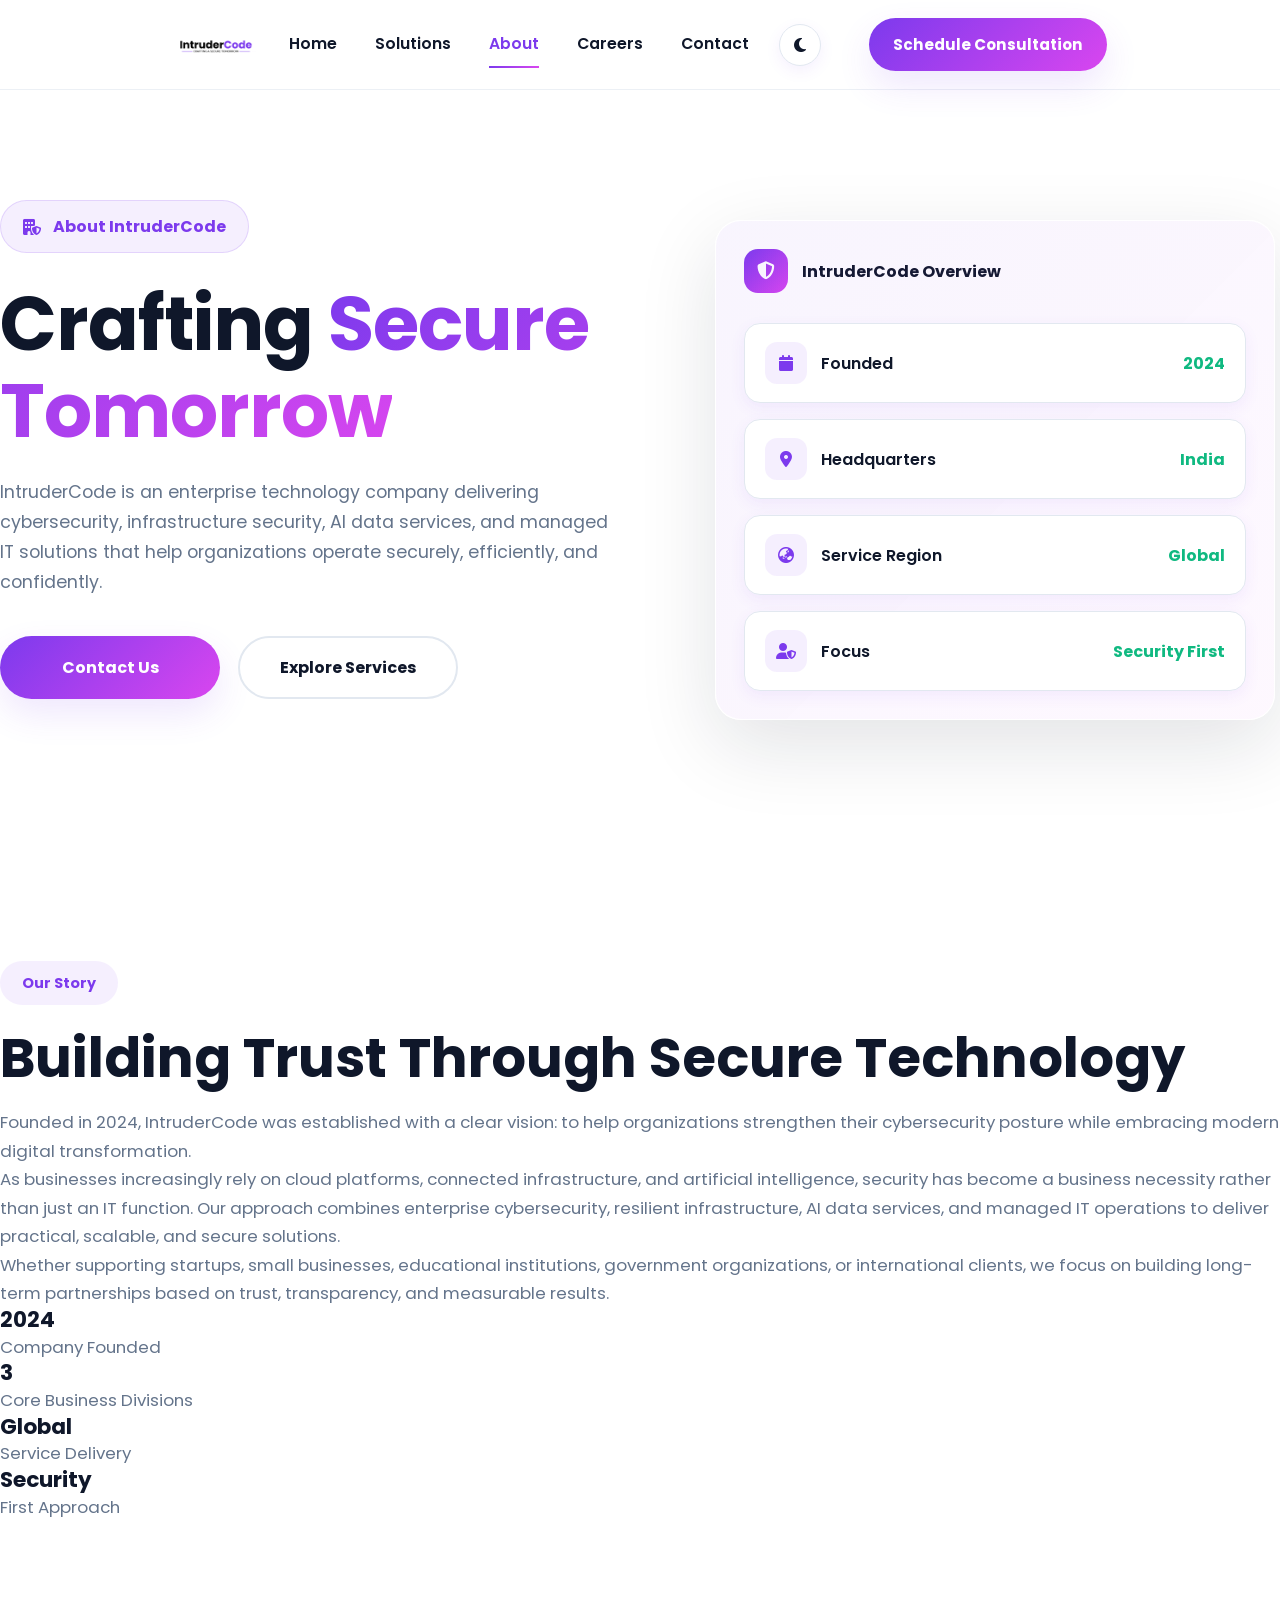
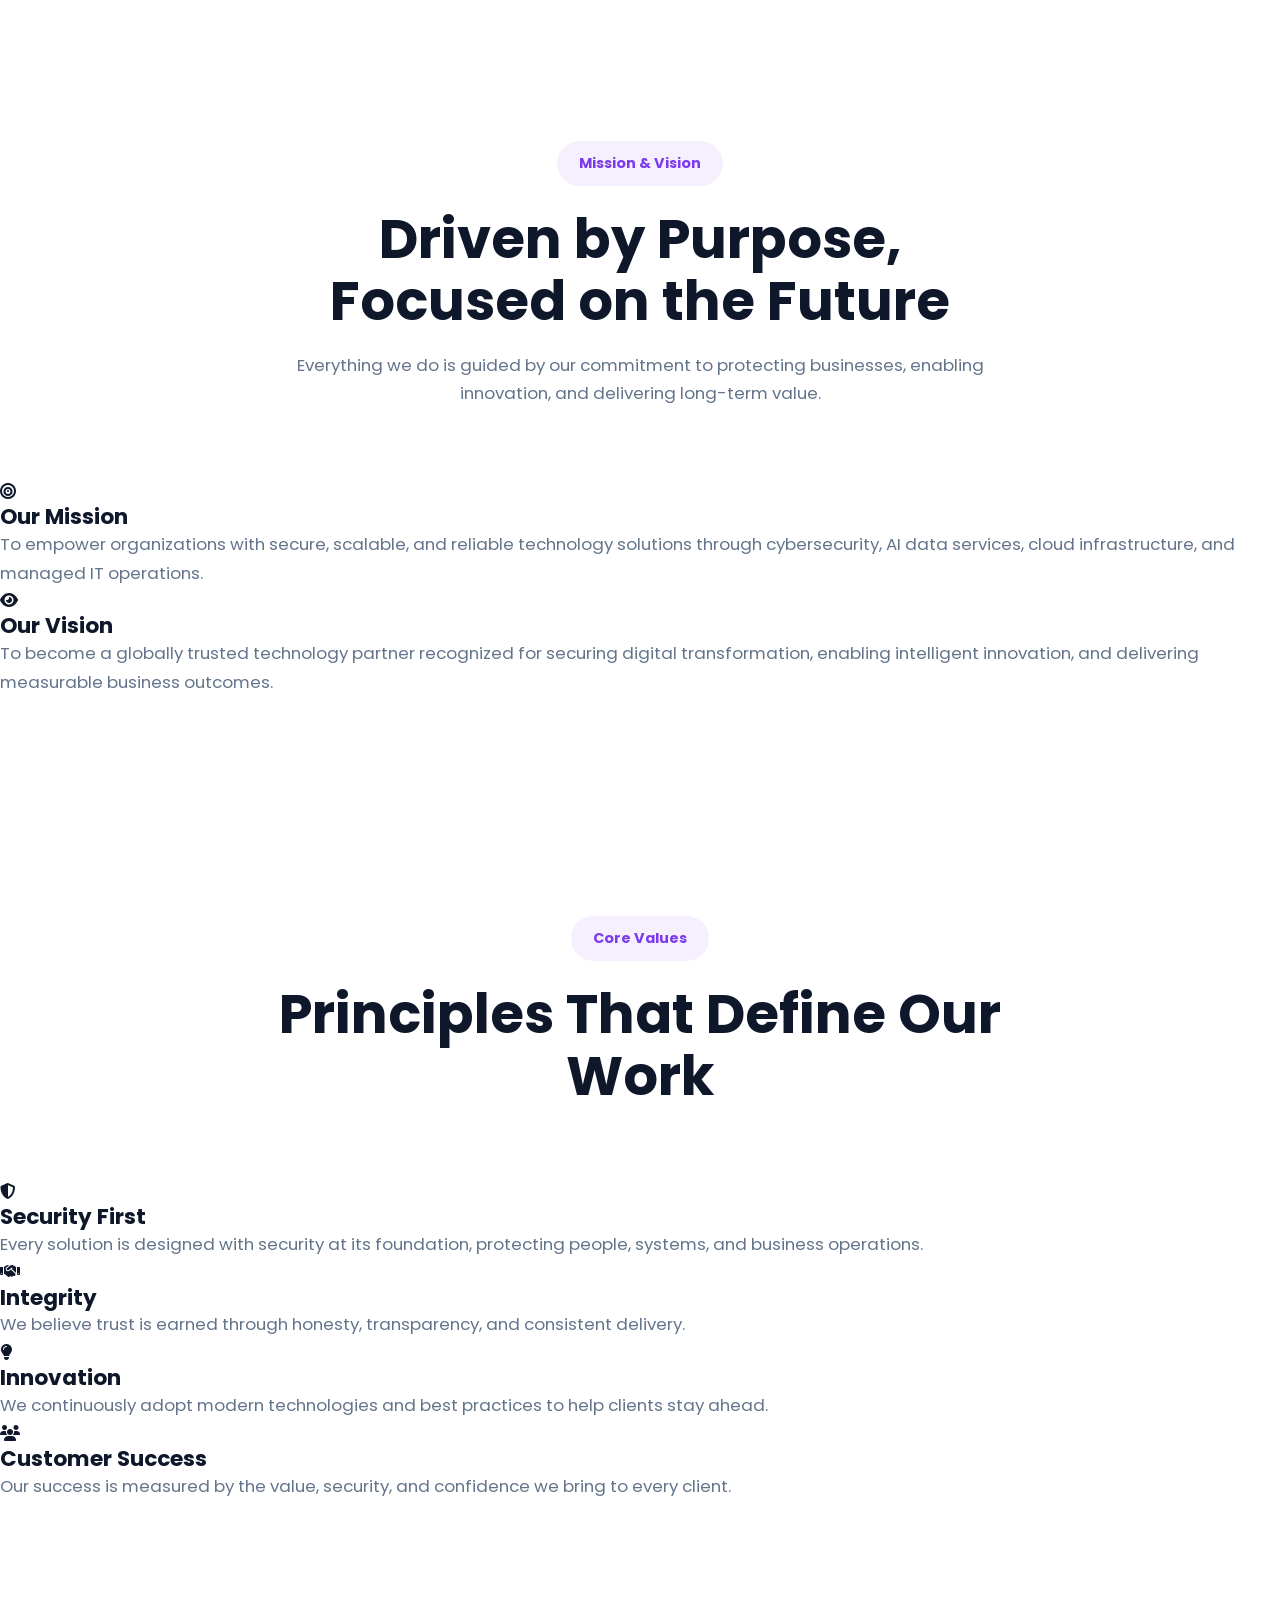
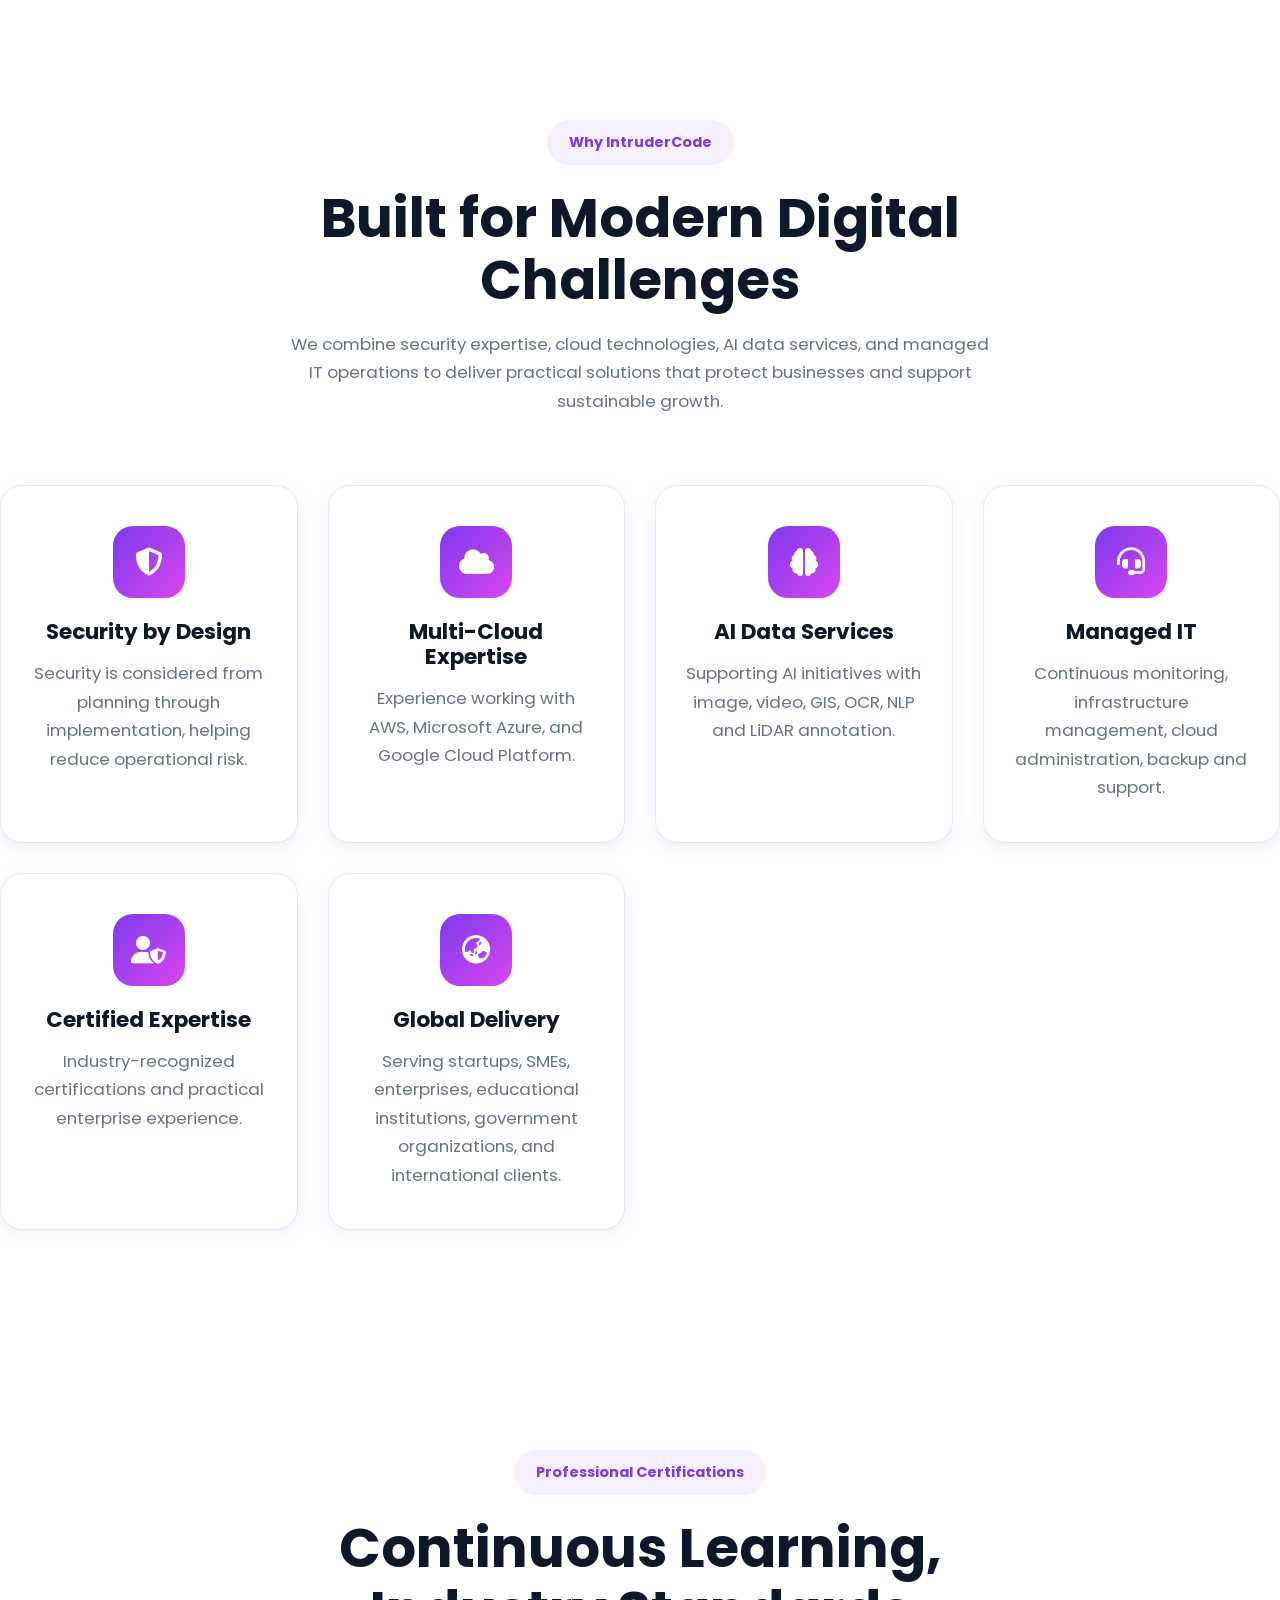
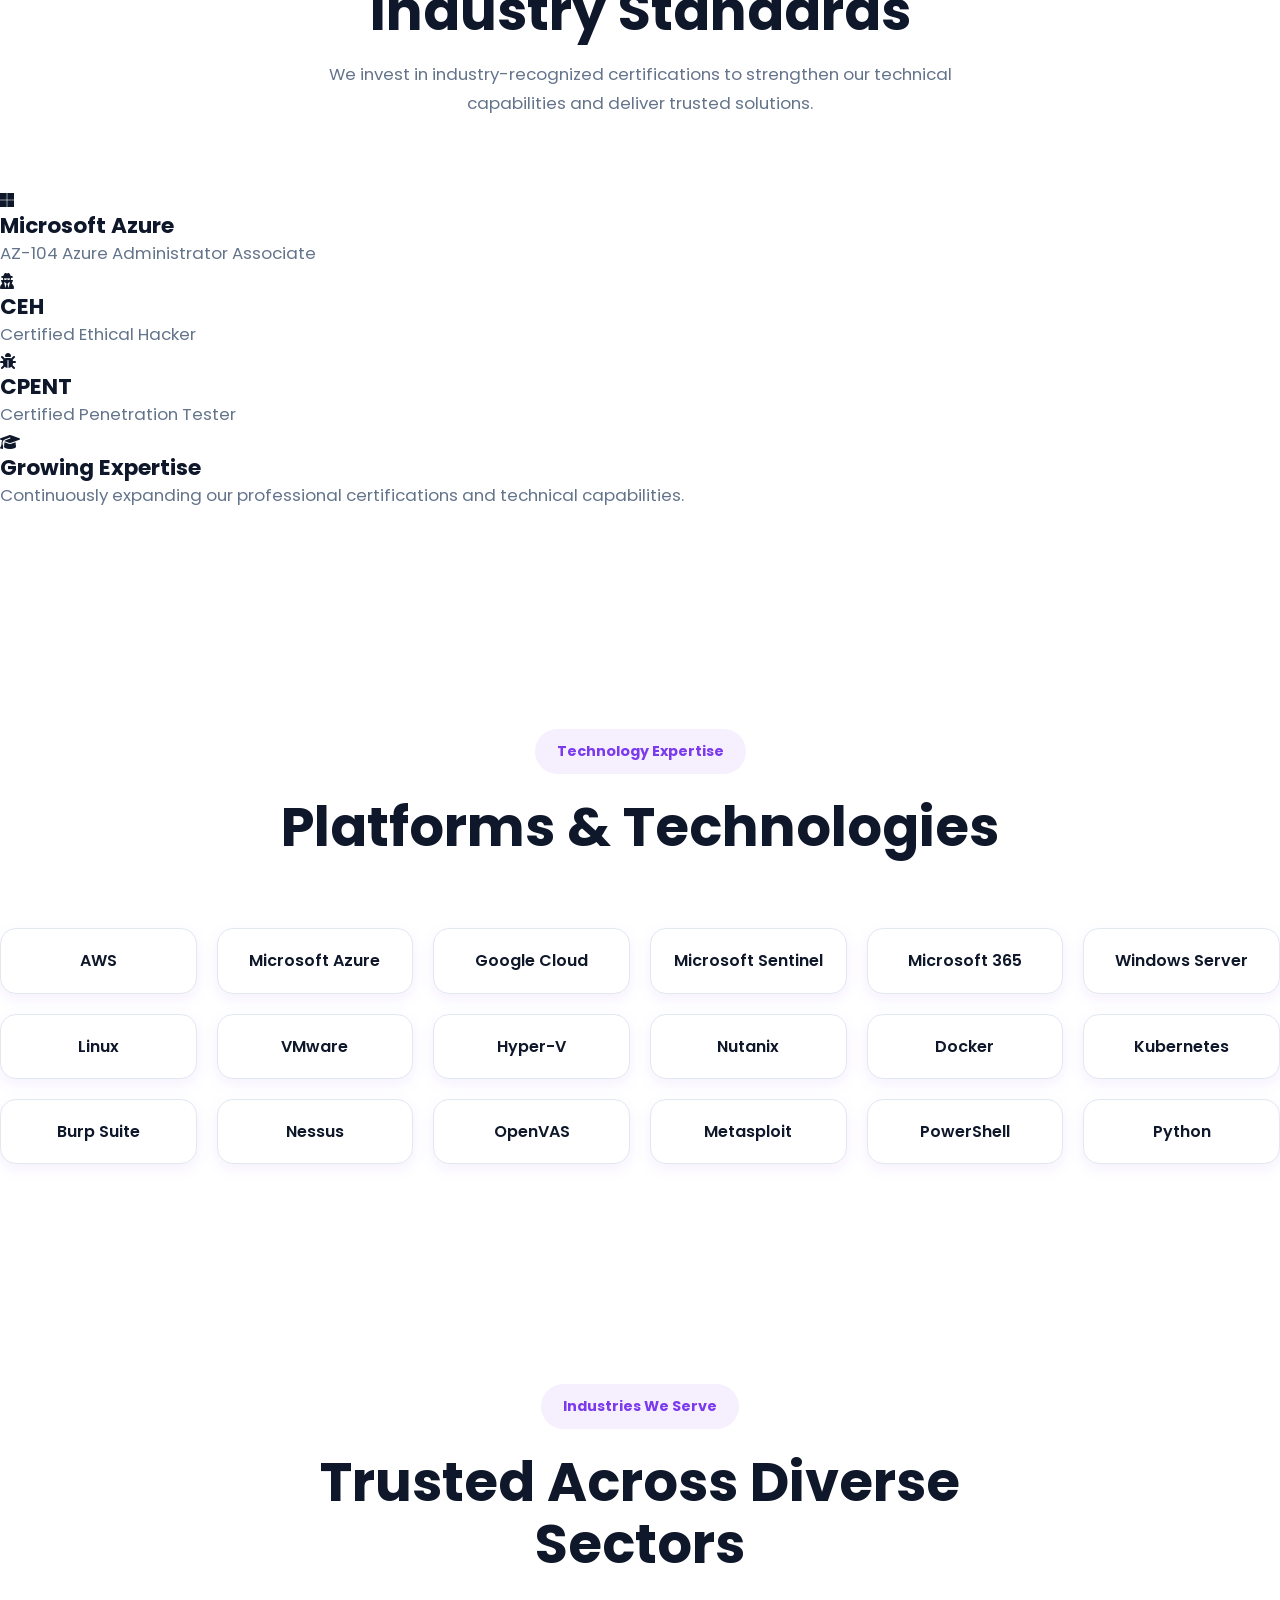
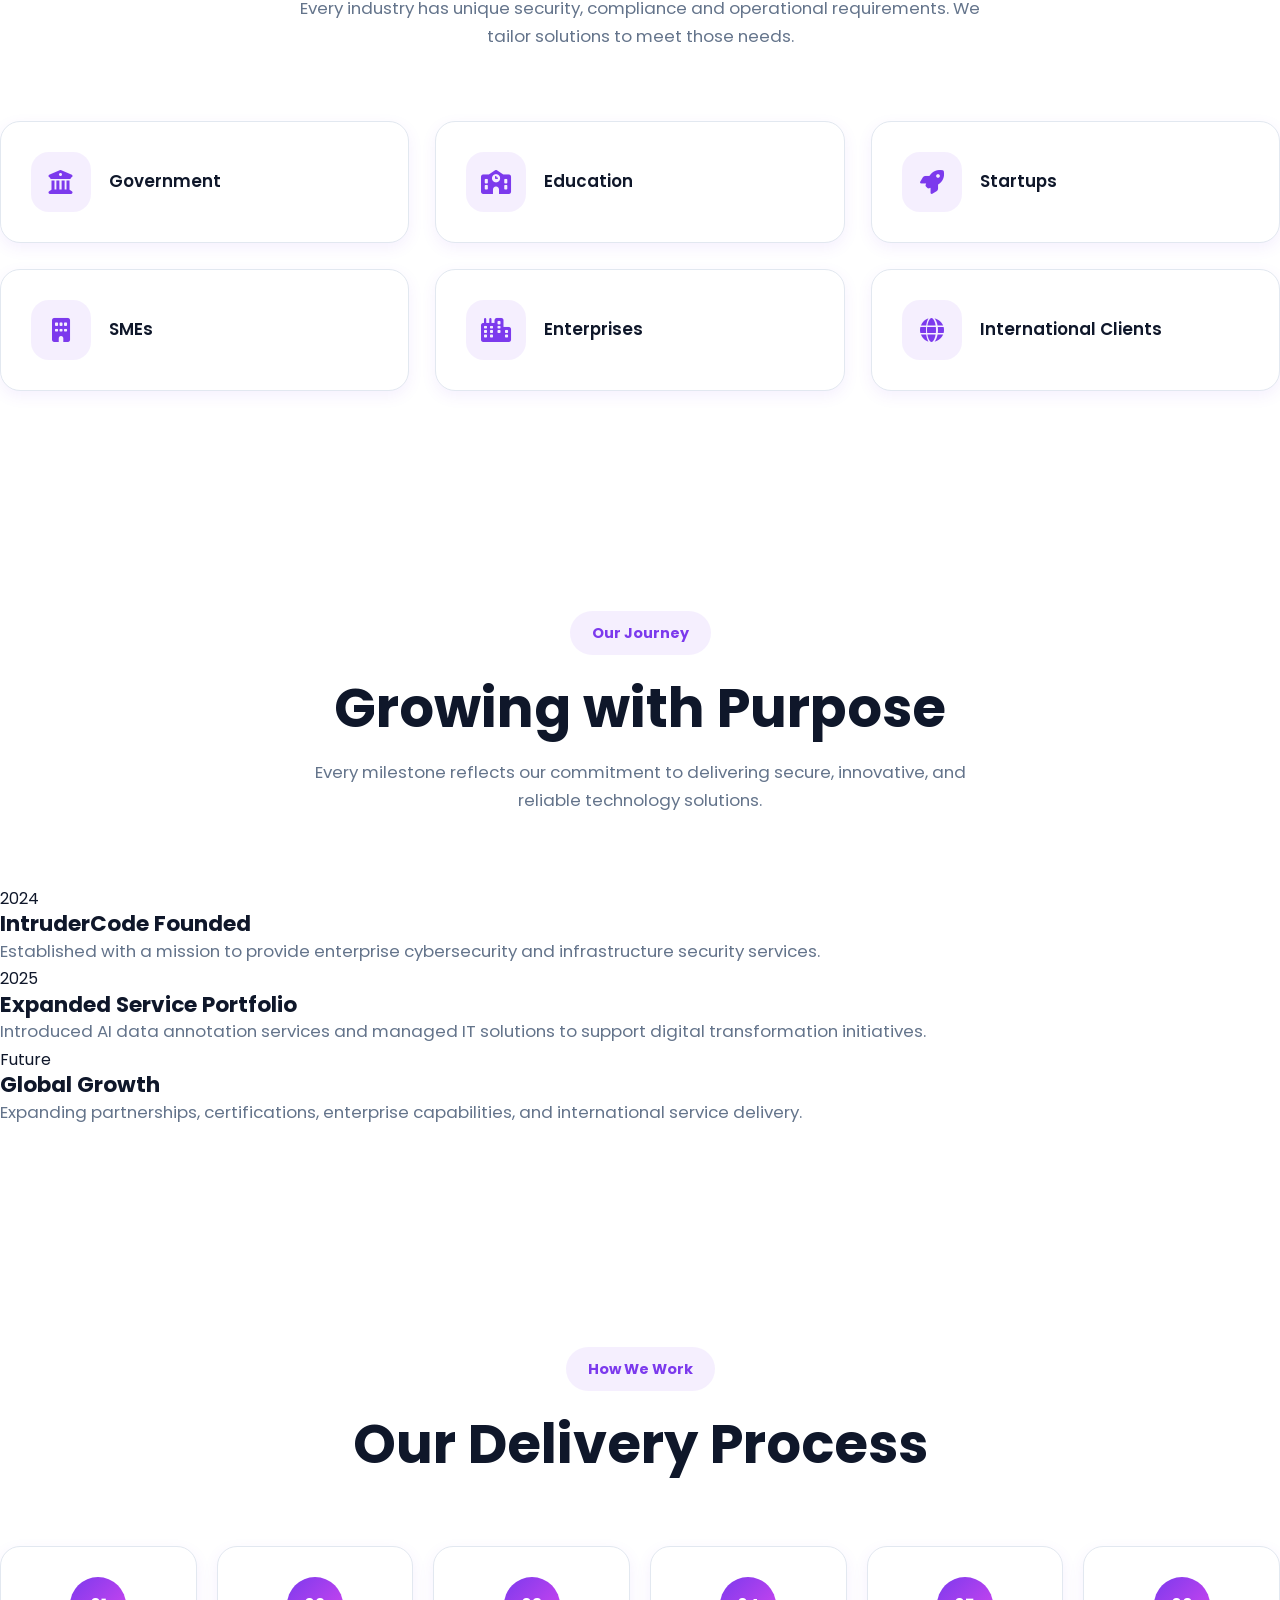
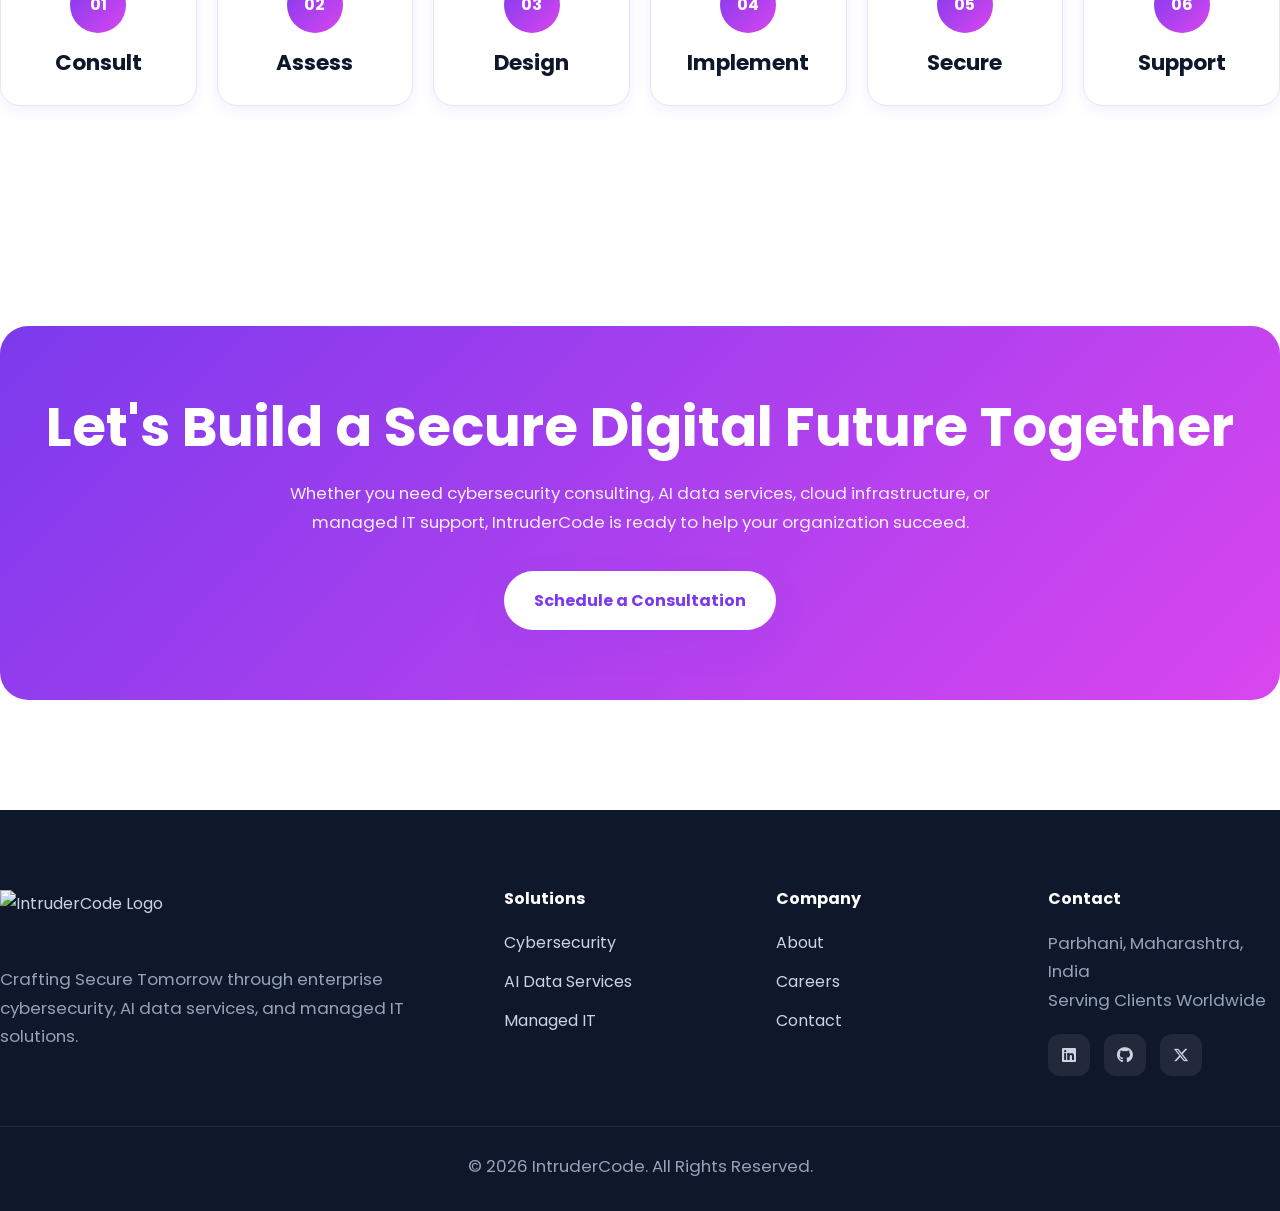
==== commit 95b6df52: "Complete IntruderCode homepage v1.3" ====
--- a/about.html
+++ b/about.html
@@ -36,14 +36,14 @@
     <!-- Fonts -->
 
     <link rel="preconnect"
-          href="https://fonts.googleapis.com">
+    href="https://fonts.googleapis.com">
 
     <link rel="preconnect"
-          href="https://fonts.gstatic.com"
-          crossorigin>
-
-    <link href="https://fonts.googleapis.com/css2?family=Inter:wght@300;400;500;600;700;800&family=Space+Grotesk:wght@400;500;600;700&display=swap"
-          rel="stylesheet">
+    href="https://fonts.gstatic.com"
+    crossorigin>
+
+    <link href="https://fonts.googleapis.com/css2?family=Poppins:wght@300;400;500;600;700;800&display=swap"
+    rel="stylesheet">
 
     <!-- Font Awesome -->
 
@@ -79,82 +79,43 @@
                class="logo">
 
                 <img
-                    src="images/logo.png"
-                    alt="IntruderCode Logo">
+                    id="siteLogo"
+                    src="images/light.png"
+                    alt="IntruderCode Logo"
+                    class="logo-image">
 
             </a>
 
             <ul class="nav-links">
 
-                <li>
-
-                    <a href="index.html">
-
-                        Home
-
-                    </a>
-
-                </li>
-
-                <li>
-
-                    <a href="services.html">
-
-                        Solutions
-
-                    </a>
-
-                </li>
-
-                <li>
-
-                    <a href="index.html#industries">
-
-                        Industries
-
-                    </a>
-
-                </li>
-
-                <li>
-
-                    <a
-                        href="about.html"
-                        class="active">
-
-                        About
-
-                    </a>
-
-                </li>
-
-                <li>
-
-                    <a href="careers.html">
-
-                        Careers
-
-                    </a>
-
-                </li>
-
-                <li>
-
-                    <a href="contact.html">
-
-                        Contact
-
-                    </a>
-
-                </li>
+                <li><a href="index.html">Home</a></li>
+
+                <li><a href="services.html">Solutions</a></li>
+
+                <li><a href="about.html">About</a></li>
+
+                <li><a href="careers.html">Careers</a></li>
+
+                <li><a href="contact.html">Contact</a></li>
 
             </ul>
+
+            <button
+                    id="themeToggle"
+                    class="theme-toggle"
+                    aria-label="Toggle light and dark theme"
+                    aria-pressed="false"
+                    title="Switch Theme">
+
+                    <i class="fa-solid fa-moon"></i>
+
+             </button>
 
             <a
                 href="contact.html"
                 class="btn btn-primary">
 
-                Get Quote
+                Schedule Consultation
 
             </a>
 
--- a/css/style.css
+++ b/css/style.css
@@ -7,73 +7,186 @@
    01. GOOGLE FONTS
 ========================================================== */
 
-@import url('https://fonts.googleapis.com/css2?family=Inter:wght@300;400;500;600;700;800&family=Space+Grotesk:wght@400;500;600;700&display=swap');
 
 /* ==========================================================
    02. ROOT VARIABLES
 ========================================================== */
 
+/* ==========================================================
+   DESIGN SYSTEM V3
+========================================================== */
+
 :root{
 
-    /* Colors */
-
-    --primary:#2563EB;
-
-    --primary-dark:#1D4ED8;
-
-    --secondary:#0F172A;
-
-    --accent:#06B6D4;
+    /* Brand */
+
+    --primary:#7C3AED;
+
+    --primary-light:#A855F7;
+
+    --accent:#D946EF;
+
+    /* Brand Transparency */
+
+    --primary-05:rgba(124,58,237,.05);
+
+    --primary-08:rgba(124,58,237,.08);
+
+    --primary-10:rgba(124,58,237,.10);
+
+    --primary-15:rgba(124,58,237,.15);
+
+    --primary-20:rgba(124,58,237,.20);
+
+    --primary-25:rgba(124,58,237,.25);
+
+    --accent-03:rgba(217,70,239,.03);
+
+    --accent-04:rgba(217,70,239,.04);
+
+    --accent-08:rgba(217,70,239,.08);
 
     --success:#10B981;
 
+    --warning:#F59E0B;
+
     --danger:#EF4444;
 
-    --warning:#F59E0B;
+    /* Neutral */
 
     --white:#FFFFFF;
 
-    --background:#F8FAFC;
+    --gray-50:#F8FAFC;
+
+    --gray-100:#F1F5F9;
+
+    --gray-200:#E2E8F0;
+
+    --gray-300:#CBD5E1;
+
+    --gray-500:#64748B;
+
+    --gray-700:#334155;
+
+    --gray-900:#0F172A;
+
+    /* Theme */
+
+    --background:var(--surface);
 
     --surface:#FFFFFF;
 
+    --surface-2:#F8FAFC;
+
+    --text:#0F172A;
+
+    --text-light:#64748B;
+
     --border:#E2E8F0;
 
-    --paragraph:#64748B;
-
-    /* Typography */
-
-    --heading-font:"Space Grotesk",sans-serif;
-
-    --body-font:"Inter",sans-serif;
+    /* Radius */
+
+    --radius-sm:12px;
+
+    --radius-md:18px;
+
+    --radius-lg:24px;
+
+    --radius-xl:32px;
+
+    /* Shadows */
+
+    --shadow-sm:
+
+        0 5px 15px rgba(124,58,237,.08);
+
+    --shadow:
+
+        0 15px 35px rgba(124,58,237,.12);
+
+    --shadow-lg:
+
+        0 30px 70px rgba(124,58,237,.18);
+
+    /* Gradient */
+
+    --gradient:
+
+        linear-gradient(
+
+            135deg,
+
+            #7C3AED,
+
+            #A855F7,
+
+            #D946EF
+
+        );
+
+    /* Font */
+
+    --font-family:
+
+        'Poppins',sans-serif;
 
     /* Layout */
 
-    --container:1280px;
-
-    --radius:18px;
-
-    --radius-lg:28px;
-
     --header-height:90px;
 
+    --transition:.35s ease;
+
+}
+
+/* ==========================================================
+   LIGHT THEME
+========================================================== */
+
+:root{
+
+    color-scheme:light;
+
+}
+
+/* ==========================================================
+   DARK THEME
+========================================================== */
+
+html[data-theme="dark"]{
+
+    color-scheme:dark;
+
+    /* Background */
+
+    --background:#0B1120;
+
+    --surface:#111827;
+
+    --surface-2:#1E293B;
+
+    /* Text */
+
+    --text:#F8FAFC;
+
+    --text-light:#CBD5E1;
+
+    /* Border */
+
+    --border:rgba(255,255,255,.08);
+
     /* Shadows */
 
     --shadow-sm:
 
-        0 8px 20px rgba(15,23,42,.05);
+        0 8px 20px rgba(0,0,0,.35);
 
     --shadow:
 
-        0 15px 40px rgba(15,23,42,.08);
+        0 18px 45px rgba(0,0,0,.45);
 
     --shadow-lg:
 
-        0 30px 80px rgba(15,23,42,.12);
-
-    /* Transition */
-
-    --transition:.35s ease;
+        0 30px 80px rgba(0,0,0,.55);
 
 }
 
@@ -101,9 +214,9 @@
 
 body{
 
-    font-family:var(--body-font);
-
-    color:var(--secondary);
+    font-family:var(--font-family);
+
+    color:var(--text);
 
     background:var(--background);
 
@@ -112,6 +225,39 @@
     overflow-x:hidden;
 
     padding-top:var(--header-height);
+
+}
+
+/* ==========================================================
+   THEME TRANSITIONS
+========================================================== */
+
+body,
+.header,
+.hero,
+section,
+.footer,
+.dashboard,
+.solution-card,
+.why-card,
+.trust-card,
+.industry-item,
+.status-card,
+.process-item,
+.cta-box,
+.btn,
+.theme-toggle,
+.nav-links a{
+
+    transition:
+
+        background-color .25s ease,
+
+        color .25s ease,
+
+        border-color .25s ease,
+
+        box-shadow .25s ease;
 
 }
 
@@ -167,9 +313,9 @@
 h5,
 h6{
 
-    font-family:var(--heading-font);
-
-    color:var(--secondary);
+    font-family:var(--font-family);
+
+    color:var(--text);
 
     font-weight:700;
 
@@ -201,7 +347,7 @@
 
 p{
 
-    color:var(--paragraph);
+    color:var(--text-light);
 
     font-size:1.05rem;
 
@@ -253,7 +399,7 @@
 
     gap:10px;
 
-    background:rgba(37,99,235,.08);
+    background:var(--primary-08);
 
     color:var(--primary);
 
@@ -323,9 +469,9 @@
 
     border:2px solid var(--border);
 
-    color:var(--secondary);
-
-    background:var(--white);
+    color:var(--text);
+
+    background:var(--surface);
 
 }
 
@@ -431,6 +577,14 @@
 
 }
 
+html[data-theme="dark"] .header{
+
+        background:rgba(15,23,42,.75);
+
+        border-bottom:1px solid rgba(255,255,255,.08);
+
+}
+
 .header.scrolled{
 
     background:rgba(255,255,255,.92);
@@ -525,7 +679,7 @@
 
     font-weight:600;
 
-    color:var(--secondary);
+    color:var(--text);
 
     transition:var(--transition);
 
@@ -612,6 +766,76 @@
 
 }
 
+.nav-actions{
+
+    display:flex;
+
+    align-items:center;
+
+    gap:1rem;
+
+}
+
+/* ==========================================================
+   THEME TOGGLE
+========================================================== */
+
+.theme-toggle{
+
+    width:46px;
+
+    height:46px;
+
+    border-radius:50%;
+
+    border:1px solid var(--border);
+
+    background:var(--surface);
+
+    color:var(--text);
+
+    display:flex;
+
+    align-items:center;
+
+    justify-content:center;
+
+    cursor:pointer;
+
+    transition:var(--transition);
+
+    box-shadow:var(--shadow-sm);
+
+}
+
+.theme-toggle:hover{
+
+    border-color:var(--primary);
+
+    color:var(--primary);
+
+    transform:translateY(-2px);
+
+    box-shadow:var(--shadow);
+
+}
+
+.theme-toggle:focus-visible{
+
+    outline:3px solid var(--primary-light);
+
+    outline-offset:2px;
+
+}
+
+.theme-toggle i{
+
+    font-size:1rem;
+
+    transition:.3s ease;
+
+}
+
 /* ==========================================================
    13. MOBILE MENU BUTTON
 ========================================================== */
@@ -630,11 +854,11 @@
 
     justify-content:center;
 
-    background:var(--white);
+    background:var(--surface);
 
     border:1px solid var(--border);
 
-    color:var(--secondary);
+    color:var(--text);
 
     box-shadow:var(--shadow-sm);
 
@@ -684,7 +908,7 @@
 
 .btn:focus-visible{
 
-    outline:3px solid rgba(37,99,235,.25);
+    outline:3px solid rgba(124,58,237,.25);
 
     outline-offset:4px;
 
@@ -733,93 +957,97 @@
     overflow:hidden;
 
     background:
+    linear-gradient(
+        180deg,
+
+        var(--surface-2),
+
+        var(--surface),
+
+        var(--surface-2)
+
+    );
+
+    min-height:calc(100vh - var(--header-height));
+
+    display:flex;
+
+    align-items:center;
+
+}
+
+/* ==========================================================
+   HERO BACKGROUND
+========================================================== */
+
+.hero-bg{
+
+    position:absolute;
+
+    inset:0;
+
+    overflow:hidden;
+
+    pointer-events:none;
+
+}
+
+.gradient-orb{
+
+    position:absolute;
+
+    border-radius:50%;
+
+    filter:blur(80px);
+
+    opacity:.35;
+
+}
+
+.orb-1{
+
+    width:520px;
+
+    height:520px;
+
+    background:var(--primary);
+
+    top:-180px;
+
+    left:-120px;
+
+}
+
+.orb-2{
+
+    width:450px;
+
+    height:450px;
+
+    background:var(--accent);
+
+    right:-120px;
+
+    bottom:-150px;
+
+}
+
+.grid-overlay{
+
+    position:absolute;
+
+    inset:0;
+
+    background-image:
+
         linear-gradient(
-            180deg,
-            #F8FAFC 0%,
-            #FFFFFF 55%,
-            #F8FAFC 100%
-        );
-
-    min-height:calc(100vh - var(--header-height));
-
-    display:flex;
-
-    align-items:center;
-
-}
-
-/* ==========================================================
-   HERO BACKGROUND
-========================================================== */
-
-.hero-bg{
-
-    position:absolute;
-
-    inset:0;
-
-    overflow:hidden;
-
-    pointer-events:none;
-
-}
-
-.gradient-orb{
-
-    position:absolute;
-
-    border-radius:50%;
-
-    filter:blur(80px);
-
-    opacity:.35;
-
-}
-
-.orb-1{
-
-    width:520px;
-
-    height:520px;
-
-    background:#2563EB;
-
-    top:-180px;
-
-    left:-120px;
-
-}
-
-.orb-2{
-
-    width:450px;
-
-    height:450px;
-
-    background:#06B6D4;
-
-    right:-120px;
-
-    bottom:-150px;
-
-}
-
-.grid-overlay{
-
-    position:absolute;
-
-    inset:0;
-
-    background-image:
-
-        linear-gradient(
-            rgba(15,23,42,.04) 1px,
+            --grid-color 1px,
             transparent 1px
         ),
 
         linear-gradient(
             90deg,
-            rgba(15,23,42,.04) 1px,
+            --grid-color 1px,
             transparent 1px
         );
 
@@ -872,9 +1100,9 @@
 
     border-radius:999px;
 
-    background:rgba(37,99,235,.08);
-
-    border:1px solid rgba(37,99,235,.15);
+    background:var(--primary-08);
+
+    border:1px solid var(--primary-15);
 
     color:var(--primary);
 
@@ -954,7 +1182,7 @@
 
     gap:12px;
 
-    color:var(--secondary);
+    color:var(--text);
 
     font-weight:600;
 
@@ -976,7 +1204,7 @@
 
     transform:translateY(-5px);
 
-    border-color:rgba(37,99,235,.25);
+    border-color:var(--primary-25);
 
 }
 
@@ -1116,9 +1344,9 @@
 
             135deg,
 
-            rgba(37,99,235,.05),
-
-            rgba(6,182,212,.03)
+            var(--primary-05),
+
+            var(--accent-04)
 
         );
 
@@ -1152,9 +1380,9 @@
 
     font-weight:700;
 
-    font-family:var(--heading-font);
-
-    color:var(--secondary);
+    font-family:var(--font-family);
+
+    color:var(--text);
 
 }
 
@@ -1272,7 +1500,7 @@
 
     padding:18px 20px;
 
-    background:#fff;
+    background:var(--surface);
 
     border:1px solid var(--border);
 
@@ -1288,7 +1516,7 @@
 
     transform:translateY(-5px);
 
-    border-color:rgba(37,99,235,.25);
+    border-color:var(--primary-25);
 
     box-shadow:var(--shadow);
 
@@ -1318,7 +1546,7 @@
 
     border-radius:12px;
 
-    background:rgba(37,99,235,.08);
+    background:var(--primary-08);
 
     color:var(--primary);
 
@@ -1328,7 +1556,7 @@
 
     font-weight:600;
 
-    color:var(--secondary);
+    color:var(--text);
 
 }
 
@@ -1382,7 +1610,7 @@
 
     border-radius:14px;
 
-    background:#fff;
+    background:var(--surface);
 
     border:1px solid var(--border);
 
@@ -1396,7 +1624,7 @@
 
     transform:translateY(-4px);
 
-    border-color:rgba(37,99,235,.25);
+    border-color:var(--primary-25);
 
     color:var(--primary);
 
@@ -1422,7 +1650,7 @@
 
     gap:14px;
 
-    background:#fff;
+    background:var(--surface);
 
     border:1px solid var(--border);
 
@@ -1593,28 +1821,31 @@
 }
 
 /* ==========================================================
-   19. TRUSTED EXPERTISE
-========================================================== */
-
-.trusted-expertise{
-
-    background:#ffffff;
-
-}
-
-.expertise-grid{
+   19. TRUSTED trustISE
+========================================================== */
+
+.trust{
+
+    background:var(--surface);
+
+}
+
+.trust-grid{
 
     display:grid;
 
-    grid-template-columns:repeat(4,1fr);
-
-    gap:30px;
-
-}
-
-.expert-card{
-
-    background:#ffffff;
+    grid-template-columns:
+    repeat(auto-fit,minmax(260px,1fr));
+
+    gap:2rem;
+
+    align-items:stretch;
+
+}
+
+.trust-card{
+
+    background:var(--surface);
 
     border:1px solid var(--border);
 
@@ -1628,19 +1859,21 @@
 
     box-shadow:var(--shadow-sm);
 
-}
-
-.expert-card:hover{
+    height:100%;
+
+}
+
+.trust-card:hover{
 
     transform:translateY(-10px);
 
-    border-color:rgba(37,99,235,.25);
+    border-color:var(--primary-25);
 
     box-shadow:var(--shadow-lg);
 
 }
 
-.expert-icon{
+.trust-icon{
 
     width:80px;
 
@@ -1657,6 +1890,92 @@
     align-items:center;
 
     justify-content:center;
+
+    background:var(--primary-08);
+
+    color:var(--primary);
+
+    font-size:32px;
+
+    border:1px solid var(--primary-15);
+
+}
+
+.trust-card h3{
+
+    margin-bottom:12px;
+
+}
+
+.trust-card p{
+
+    font-size:.96rem;
+
+}
+
+/* ==========================================================
+   20. CORE SOLUTIONS
+========================================================== */
+
+.solutions{
+
+    background:var(--background);
+
+}
+
+.solutions-grid{
+
+    display:grid;
+
+    grid-template-columns:repeat(3,1fr);
+
+    gap:32px;
+
+}
+
+.solution-card{
+
+    background:var(--surface);
+
+    border-radius:24px;
+
+    padding:40px;
+
+    border:1px solid var(--border);
+
+    transition:var(--transition);
+
+    box-shadow:var(--shadow-sm);
+
+    display:flex;
+
+    flex-direction:column;
+
+}
+
+.solution-card:hover{
+
+    transform:translateY(-10px);
+
+    border-color:var(--primary-25);
+
+    box-shadow:var(--shadow-lg);
+
+}
+
+.solution-icon{
+
+    width:74px;
+
+    height:74px;
+
+    display:flex;
+
+    align-items:center;
+
+    justify-content:center;
+
+    border-radius:20px;
 
     background:linear-gradient(
         135deg,
@@ -1666,77 +1985,317 @@
 
     color:#ffffff;
 
-    font-size:32px;
-
-}
-
-.expert-card h3{
-
-    margin-bottom:12px;
-
-}
-
-.expert-card p{
-
-    font-size:.96rem;
-
-}
-
-/* ==========================================================
-   20. CORE SOLUTIONS
-========================================================== */
-
-.solutions{
+    font-size:30px;
+
+    margin-bottom:30px;
+
+}
+
+.solution-card h3{
+
+    margin-bottom:18px;
+
+}
+
+.solution-card p{
+
+    margin-bottom:24px;
+
+}
+
+.solution-card ul{
+
+    display:flex;
+
+    flex-direction:column;
+
+    gap:14px;
+
+    margin-bottom:30px;
+
+}
+
+.solution-card li{
+
+    display:flex;
+
+    align-items:center;
+
+    gap:10px;
+
+    color:var(--text-light);
+
+    font-weight:500;
+
+}
+
+.solution-card li::before{
+
+    content:"✓";
+
+    color:var(--success);
+
+    font-weight:700;
+
+}
+
+.solution-card a{
+
+    margin-top:auto;
+
+    display:inline-flex;
+
+    align-items:center;
+
+    gap:10px;
+
+    color:var(--primary);
+
+    font-weight:700;
+
+    transition:var(--transition);
+
+}
+
+.solution-card a:hover{
+
+    gap:16px;
+
+}
+
+/* ==========================================================
+   21. INDUSTRIES
+========================================================== */
+
+.industries{
+
+    background:var(--surface);
+
+}
+
+.industry-grid{
+
+    display:grid;
+
+    grid-template-columns:repeat(3,1fr);
+
+    gap:26px;
+
+}
+
+.industry-item{
+
+    background:var(--surface);
+
+    border:1px solid var(--border);
+
+    border-radius:20px;
+
+    padding:30px;
+
+    display:flex;
+
+    align-items:center;
+
+    gap:18px;
+
+    transition:var(--transition);
+
+    box-shadow:var(--shadow-sm);
+
+}
+
+.industry-item:hover{
+
+    transform:translateY(-8px);
+
+    border-color:var(--primary-25);
+
+    box-shadow:var(--shadow);
+
+}
+
+.industry-item i{
+
+    width:60px;
+
+    height:60px;
+
+    border-radius:18px;
+
+    display:flex;
+
+    align-items:center;
+
+    justify-content:center;
+
+    background:var(--primary-08);
+
+    color:var(--primary);
+
+    font-size:24px;
+
+}
+
+.industry-item span{
+
+    font-size:1.05rem;
+
+    font-weight:600;
+
+    color:var(--text);
+
+}
+
+/* ==========================================================
+   22. SHARED CARD EFFECTS
+========================================================== */
+
+.trust-card,
+.solution-card,
+.industry-item{
+
+    position:relative;
+
+    overflow:hidden;
+
+}
+
+.trust-card::before,
+.solution-card::before,
+.industry-item::before{
+
+    content:"";
+
+    position:absolute;
+
+    top:0;
+
+    left:-120%;
+
+    width:60%;
+
+    height:100%;
+
+    background:linear-gradient(
+
+        90deg,
+
+        transparent,
+
+        rgba(255,255,255,.55),
+
+        transparent
+
+    );
+
+    transform:skewX(-25deg);
+
+}
+
+.trust-card:hover::before,
+.solution-card:hover::before,
+.industry-item:hover::before{
+
+    animation:cardShine .9s forwards;
+
+}
+
+@keyframes cardShine{
+
+    to{
+
+        left:160%;
+
+    }
+
+}
+
+/* ==========================================================
+   23. SECTION SPACING HELPERS
+========================================================== */
+
+.solutions .section-heading,
+.industries .section-heading,
+.trust .section-heading{
+
+    margin-bottom:70px;
+
+}
+
+.section-heading h2{
+
+    max-width:760px;
+
+    margin-inline:auto;
+
+}
+
+.section-heading p{
+
+    max-width:700px;
+
+    margin-inline:auto;
+
+}
+
+/* ==========================================================
+   24. WHY CHOOSE US
+========================================================== */
+
+.why-us{
 
     background:var(--background);
 
 }
 
-.solutions-grid{
+.why-grid{
 
     display:grid;
 
-    grid-template-columns:repeat(3,1fr);
-
-    gap:32px;
-
-}
-
-.solution-card{
-
-    background:#ffffff;
-
-    border-radius:24px;
-
-    padding:40px;
+    grid-template-columns:repeat(4,1fr);
+
+    gap:30px;
+
+}
+
+.why-card{
+
+    background:var(--surface);
 
     border:1px solid var(--border);
 
+    border-radius:22px;
+
+    padding:40px 30px;
+
+    text-align:center;
+
     transition:var(--transition);
 
     box-shadow:var(--shadow-sm);
 
-    display:flex;
-
-    flex-direction:column;
-
-}
-
-.solution-card:hover{
+}
+
+.why-card:hover{
 
     transform:translateY(-10px);
 
-    border-color:rgba(37,99,235,.25);
-
     box-shadow:var(--shadow-lg);
 
-}
-
-.solution-icon{
-
-    width:74px;
-
-    height:74px;
+    border-color:var(--primary-25);
+
+}
+
+.why-card i{
+
+    width:72px;
+
+    height:72px;
+
+    margin:auto;
+
+    margin-bottom:22px;
 
     display:flex;
 
@@ -1752,327 +2311,127 @@
         var(--accent)
     );
 
-    color:#ffffff;
-
-    font-size:30px;
-
-    margin-bottom:30px;
-
-}
-
-.solution-card h3{
-
-    margin-bottom:18px;
-
-}
-
-.solution-card p{
-
-    margin-bottom:24px;
-
-}
-
-.solution-card ul{
-
-    display:flex;
-
-    flex-direction:column;
-
-    gap:14px;
-
-    margin-bottom:30px;
-
-}
-
-.solution-card li{
-
-    display:flex;
-
-    align-items:center;
-
-    gap:10px;
-
-    color:var(--paragraph);
-
-    font-weight:500;
-
-}
-
-.solution-card li::before{
-
-    content:"✓";
-
-    color:var(--success);
-
-    font-weight:700;
-
-}
-
-.solution-card a{
-
-    margin-top:auto;
+    color:#fff;
+
+    font-size:28px;
+
+}
+
+.why-card h3{
+
+    margin-bottom:14px;
+
+}
+
+/* ==========================================================
+   25. TECHNOLOGY STACK
+========================================================== */
+
+.technology{
+
+    background:var(--surface);
+
+}
+
+.tech-grid{
+
+    display:grid;
+
+    grid-template-columns:repeat(auto-fit,minmax(180px,1fr));
+
+    gap:20px;
+
+}
+
+.tech-grid span{
+
+    padding:18px;
+
+    background:var(--surface);
+
+    border:1px solid var(--border);
+
+    border-radius:16px;
+
+    text-align:center;
+
+    font-weight:600;
+
+    transition:var(--transition);
+
+    box-shadow:var(--shadow-sm);
+
+}
+
+.tech-grid span:hover{
+
+    transform:translateY(-6px);
+
+    color:var(--primary);
+
+    border-color:var(--primary-25);
+
+}
+
+/* ==========================================================
+   26. DELIVERY PROCESS
+========================================================== */
+
+.process{
+
+    background:var(--background);
+
+}
+
+.process-grid{
+
+    display:grid;
+
+    grid-template-columns:repeat(6,1fr);
+
+    gap:20px;
+
+}
+
+.process-item{
+
+    background:var(--surface);
+
+    border-radius:20px;
+
+    border:1px solid var(--border);
+
+    padding:30px 20px;
+
+    text-align:center;
+
+    transition:var(--transition);
+
+    box-shadow:var(--shadow-sm);
+
+}
+
+.process-item:hover{
+
+    transform:translateY(-8px);
+
+    box-shadow:var(--shadow);
+
+}
+
+.process-item span{
 
     display:inline-flex;
 
-    align-items:center;
-
-    gap:10px;
-
-    color:var(--primary);
-
-    font-weight:700;
-
-    transition:var(--transition);
-
-}
-
-.solution-card a:hover{
-
-    gap:16px;
-
-}
-
-/* ==========================================================
-   21. INDUSTRIES
-========================================================== */
-
-.industries{
-
-    background:#ffffff;
-
-}
-
-.industry-grid{
-
-    display:grid;
-
-    grid-template-columns:repeat(3,1fr);
-
-    gap:26px;
-
-}
-
-.industry-item{
-
-    background:#ffffff;
-
-    border:1px solid var(--border);
-
-    border-radius:20px;
-
-    padding:30px;
-
-    display:flex;
-
-    align-items:center;
-
-    gap:18px;
-
-    transition:var(--transition);
-
-    box-shadow:var(--shadow-sm);
-
-}
-
-.industry-item:hover{
-
-    transform:translateY(-8px);
-
-    border-color:rgba(37,99,235,.25);
-
-    box-shadow:var(--shadow);
-
-}
-
-.industry-item i{
-
-    width:60px;
-
-    height:60px;
-
-    border-radius:18px;
-
-    display:flex;
+    width:56px;
+
+    height:56px;
 
     align-items:center;
 
     justify-content:center;
 
-    background:rgba(37,99,235,.08);
-
-    color:var(--primary);
-
-    font-size:24px;
-
-}
-
-.industry-item span{
-
-    font-size:1.05rem;
-
-    font-weight:600;
-
-    color:var(--secondary);
-
-}
-
-/* ==========================================================
-   22. SHARED CARD EFFECTS
-========================================================== */
-
-.expert-card,
-.solution-card,
-.industry-item{
-
-    position:relative;
-
-    overflow:hidden;
-
-}
-
-.expert-card::before,
-.solution-card::before,
-.industry-item::before{
-
-    content:"";
-
-    position:absolute;
-
-    top:0;
-
-    left:-120%;
-
-    width:60%;
-
-    height:100%;
-
-    background:linear-gradient(
-
-        90deg,
-
-        transparent,
-
-        rgba(255,255,255,.55),
-
-        transparent
-
-    );
-
-    transform:skewX(-25deg);
-
-}
-
-.expert-card:hover::before,
-.solution-card:hover::before,
-.industry-item:hover::before{
-
-    animation:cardShine .9s forwards;
-
-}
-
-@keyframes cardShine{
-
-    to{
-
-        left:160%;
-
-    }
-
-}
-
-/* ==========================================================
-   23. SECTION SPACING HELPERS
-========================================================== */
-
-.solutions .section-heading,
-.industries .section-heading,
-.trusted-expertise .section-heading{
-
-    margin-bottom:70px;
-
-}
-
-.section-heading h2{
-
-    max-width:760px;
-
-    margin-inline:auto;
-
-}
-
-.section-heading p{
-
-    max-width:700px;
-
-    margin-inline:auto;
-
-}
-
-/* ==========================================================
-   24. WHY CHOOSE US
-========================================================== */
-
-.why-us{
-
-    background:var(--background);
-
-}
-
-.why-grid{
-
-    display:grid;
-
-    grid-template-columns:repeat(4,1fr);
-
-    gap:30px;
-
-}
-
-.why-card{
-
-    background:#ffffff;
-
-    border:1px solid var(--border);
-
-    border-radius:22px;
-
-    padding:40px 30px;
-
-    text-align:center;
-
-    transition:var(--transition);
-
-    box-shadow:var(--shadow-sm);
-
-}
-
-.why-card:hover{
-
-    transform:translateY(-10px);
-
-    box-shadow:var(--shadow-lg);
-
-    border-color:rgba(37,99,235,.25);
-
-}
-
-.why-card i{
-
-    width:72px;
-
-    height:72px;
-
-    margin:auto;
-
-    margin-bottom:22px;
-
-    display:flex;
-
-    align-items:center;
-
-    justify-content:center;
-
-    border-radius:20px;
+    border-radius:50%;
 
     background:linear-gradient(
         135deg,
@@ -2082,125 +2441,87 @@
 
     color:#fff;
 
-    font-size:28px;
-
-}
-
-.why-card h3{
-
-    margin-bottom:14px;
-
-}
-
-/* ==========================================================
-   25. TECHNOLOGY STACK
-========================================================== */
-
-.technology{
-
-    background:#ffffff;
-
-}
-
-.tech-grid{
-
-    display:grid;
-
-    grid-template-columns:repeat(auto-fit,minmax(180px,1fr));
-
-    gap:20px;
-
-}
-
-.tech-grid span{
-
-    padding:18px;
-
-    background:#fff;
-
-    border:1px solid var(--border);
-
-    border-radius:16px;
+    font-weight:700;
+
+    margin-bottom:18px;
+
+}
+
+/* ==========================================================
+   27. CASE STUDY
+========================================================== */
+
+.case-study{
+
+    background:var(--surface);
+
+}
+
+.case-card{
+
+    max-width:900px;
+
+    margin:auto;
+
+    padding:70px;
 
     text-align:center;
 
-    font-weight:600;
-
-    transition:var(--transition);
-
-    box-shadow:var(--shadow-sm);
-
-}
-
-.tech-grid span:hover{
-
-    transform:translateY(-6px);
+    border-radius:28px;
+
+    background:linear-gradient(
+        135deg,
+        #0F172A,
+        #1E3A8A
+    );
+
+    color:#ffffff;
+
+    box-shadow:var(--shadow-lg);
+
+}
+
+.case-card h2{
+
+    color:#ffffff;
+
+    margin:20px 0;
+
+}
+
+.case-card p{
+
+    color:rgba(255,255,255,.85);
+
+    margin-bottom:35px;
+
+}
+
+.case-card .btn{
+
+    background:var(--surface);
 
     color:var(--primary);
 
-    border-color:rgba(37,99,235,.25);
-
-}
-
-/* ==========================================================
-   26. DELIVERY PROCESS
-========================================================== */
-
-.process{
+}
+
+/* ==========================================================
+   28. CTA
+========================================================== */
+
+.cta{
 
     background:var(--background);
 
 }
 
-.process-grid{
-
-    display:grid;
-
-    grid-template-columns:repeat(6,1fr);
-
-    gap:20px;
-
-}
-
-.process-item{
-
-    background:#fff;
-
-    border-radius:20px;
-
-    border:1px solid var(--border);
-
-    padding:30px 20px;
+.cta-box{
 
     text-align:center;
 
-    transition:var(--transition);
-
-    box-shadow:var(--shadow-sm);
-
-}
-
-.process-item:hover{
-
-    transform:translateY(-8px);
-
-    box-shadow:var(--shadow);
-
-}
-
-.process-item span{
-
-    display:inline-flex;
-
-    width:56px;
-
-    height:56px;
-
-    align-items:center;
-
-    justify-content:center;
-
-    border-radius:50%;
+    padding:70px 40px;
+
+    border-radius:28px;
 
     background:linear-gradient(
         135deg,
@@ -2208,89 +2529,258 @@
         var(--accent)
     );
 
-    color:#fff;
-
-    font-weight:700;
-
-    margin-bottom:18px;
-
-}
-
-/* ==========================================================
-   27. CASE STUDY
-========================================================== */
-
-.case-study{
-
-    background:#ffffff;
-
-}
-
-.case-card{
-
-    max-width:900px;
-
-    margin:auto;
-
-    padding:70px;
+    color:#ffffff;
+
+}
+
+.cta-box h2{
+
+    color:#ffffff;
+
+    margin-bottom:20px;
+
+}
+
+.cta-box p{
+
+    color:rgba(255,255,255,.9);
+
+    max-width:700px;
+
+    margin:0 auto 35px;
+
+}
+
+.cta-box .btn{
+
+    background:var(--surface);
+
+    color:var(--primary);
+
+}
+
+/* ==========================================================
+   29. FOOTER
+========================================================== */
+
+.footer{
+
+    background:#0F172A;
+
+    color:#CBD5E1;
+
+    padding:80px 0 30px;
+
+}
+
+.footer-grid{
+
+    display:grid;
+
+    grid-template-columns:2fr 1fr 1fr 1fr;
+
+    gap:40px;
+
+    margin-bottom:50px;
+
+}
+
+.footer-logo{
+
+    height:55px;
+
+    margin-bottom:20px;
+
+}
+
+.footer h4{
+
+    color:#ffffff;
+
+    margin-bottom:20px;
+
+}
+
+.footer p{
+
+    color:#94A3B8;
+
+}
+
+.footer ul{
+
+    display:flex;
+
+    flex-direction:column;
+
+    gap:12px;
+
+}
+
+.footer ul a{
+
+    color:#CBD5E1;
+
+    transition:var(--transition);
+
+}
+
+.footer ul a:hover{
+
+    color:#ffffff;
+
+    padding-left:6px;
+
+}
+
+.social-links{
+
+    display:flex;
+
+    gap:14px;
+
+    margin-top:20px;
+
+}
+
+.social-links a{
+
+    width:42px;
+
+    height:42px;
+
+    display:flex;
+
+    align-items:center;
+
+    justify-content:center;
+
+    border-radius:12px;
+
+    background:rgba(255,255,255,.08);
+
+    transition:var(--transition);
+
+}
+
+.social-links a:hover{
+
+    background:var(--primary);
+
+    color:#ffffff;
+
+}
+
+.footer-bottom{
+
+    border-top:1px solid rgba(255,255,255,.08);
+
+    padding-top:25px;
 
     text-align:center;
 
-    border-radius:28px;
+}
+
+/* ==========================================================
+   30. SCROLLBAR
+========================================================== */
+
+::-webkit-scrollbar{
+
+    width:10px;
+
+}
+
+::-webkit-scrollbar-track{
+
+    background:#F1F5F9;
+
+}
+
+::-webkit-scrollbar-thumb{
 
     background:linear-gradient(
-        135deg,
-        #0F172A,
-        #1E3A8A
+        var(--primary),
+        var(--accent)
     );
 
+    border-radius:100px;
+
+}
+
+/* ==========================================================
+   31. SELECTION
+========================================================== */
+
+::selection{
+
+    background:var(--primary);
+
     color:#ffffff;
 
-    box-shadow:var(--shadow-lg);
-
-}
-
-.case-card h2{
-
-    color:#ffffff;
-
-    margin:20px 0;
-
-}
-
-.case-card p{
-
-    color:rgba(255,255,255,.85);
-
-    margin-bottom:35px;
-
-}
-
-.case-card .btn{
-
-    background:#ffffff;
-
-    color:var(--primary);
-
-}
-
-/* ==========================================================
-   28. CTA
-========================================================== */
-
-.cta{
-
-    background:var(--background);
-
-}
-
-.cta-box{
-
-    text-align:center;
-
-    padding:70px 40px;
-
-    border-radius:28px;
+}
+
+/* ==========================================================
+   32. SMOOTH TRANSITIONS
+========================================================== */
+
+a,
+button,
+.card,
+.solution-card,
+.trust-card,
+.why-card,
+.industry-item,
+.process-item,
+.tech-grid span{
+
+    transition:all .35s ease;
+
+}
+
+.hidden-element{
+
+    opacity:0;
+
+    transform:translateY(40px);
+
+    transition:all .8s ease;
+
+}
+
+.show{
+
+    opacity:1;
+
+    transform:translateY(0);
+
+}
+
+/* ==========================================================
+   BACK TO TOP
+========================================================== */
+
+.back-to-top{
+
+    position:fixed;
+
+    right:30px;
+
+    bottom:30px;
+
+    width:52px;
+
+    height:52px;
+
+    border:none;
+
+    border-radius:50%;
+
+    display:flex;
+
+    justify-content:center;
+
+    align-items:center;
 
     background:linear-gradient(
         135deg,
@@ -2300,265 +2790,6 @@
 
     color:#ffffff;
 
-}
-
-.cta-box h2{
-
-    color:#ffffff;
-
-    margin-bottom:20px;
-
-}
-
-.cta-box p{
-
-    color:rgba(255,255,255,.9);
-
-    max-width:700px;
-
-    margin:0 auto 35px;
-
-}
-
-.cta-box .btn{
-
-    background:#ffffff;
-
-    color:var(--primary);
-
-}
-
-/* ==========================================================
-   29. FOOTER
-========================================================== */
-
-.footer{
-
-    background:#0F172A;
-
-    color:#CBD5E1;
-
-    padding:80px 0 30px;
-
-}
-
-.footer-grid{
-
-    display:grid;
-
-    grid-template-columns:2fr 1fr 1fr 1fr;
-
-    gap:40px;
-
-    margin-bottom:50px;
-
-}
-
-.footer-logo{
-
-    height:55px;
-
-    margin-bottom:20px;
-
-}
-
-.footer h4{
-
-    color:#ffffff;
-
-    margin-bottom:20px;
-
-}
-
-.footer p{
-
-    color:#94A3B8;
-
-}
-
-.footer ul{
-
-    display:flex;
-
-    flex-direction:column;
-
-    gap:12px;
-
-}
-
-.footer ul a{
-
-    color:#CBD5E1;
-
-    transition:var(--transition);
-
-}
-
-.footer ul a:hover{
-
-    color:#ffffff;
-
-    padding-left:6px;
-
-}
-
-.social-links{
-
-    display:flex;
-
-    gap:14px;
-
-    margin-top:20px;
-
-}
-
-.social-links a{
-
-    width:42px;
-
-    height:42px;
-
-    display:flex;
-
-    align-items:center;
-
-    justify-content:center;
-
-    border-radius:12px;
-
-    background:rgba(255,255,255,.08);
-
-    transition:var(--transition);
-
-}
-
-.social-links a:hover{
-
-    background:var(--primary);
-
-    color:#ffffff;
-
-}
-
-.footer-bottom{
-
-    border-top:1px solid rgba(255,255,255,.08);
-
-    padding-top:25px;
-
-    text-align:center;
-
-}
-
-/* ==========================================================
-   30. SCROLLBAR
-========================================================== */
-
-::-webkit-scrollbar{
-
-    width:10px;
-
-}
-
-::-webkit-scrollbar-track{
-
-    background:#F1F5F9;
-
-}
-
-::-webkit-scrollbar-thumb{
-
-    background:linear-gradient(
-        var(--primary),
-        var(--accent)
-    );
-
-    border-radius:100px;
-
-}
-
-/* ==========================================================
-   31. SELECTION
-========================================================== */
-
-::selection{
-
-    background:var(--primary);
-
-    color:#ffffff;
-
-}
-
-/* ==========================================================
-   32. SMOOTH TRANSITIONS
-========================================================== */
-
-a,
-button,
-.card,
-.solution-card,
-.expert-card,
-.why-card,
-.industry-item,
-.process-item,
-.tech-grid span{
-
-    transition:all .35s ease;
-
-}
-
-.hidden-element{
-
-    opacity:0;
-
-    transform:translateY(40px);
-
-    transition:all .8s ease;
-
-}
-
-.show{
-
-    opacity:1;
-
-    transform:translateY(0);
-
-}
-
-/* ==========================================================
-   BACK TO TOP
-========================================================== */
-
-.back-to-top{
-
-    position:fixed;
-
-    right:30px;
-
-    bottom:30px;
-
-    width:52px;
-
-    height:52px;
-
-    border:none;
-
-    border-radius:50%;
-
-    display:flex;
-
-    justify-content:center;
-
-    align-items:center;
-
-    background:linear-gradient(
-        135deg,
-        var(--primary),
-        var(--accent)
-    );
-
-    color:#ffffff;
-
     cursor:pointer;
 
     opacity:0;
--- a/css/responsive.css
+++ b/css/responsive.css
@@ -1180,5 +1180,17 @@
 }
 
 /* ==========================================================
+   theme toggle
+========================================================== */
+
+.theme-toggle{
+
+    width:42px;
+
+    height:42px;
+
+}
+
+/* ==========================================================
    END OF RESPONSIVE.CSS
 ========================================================== */
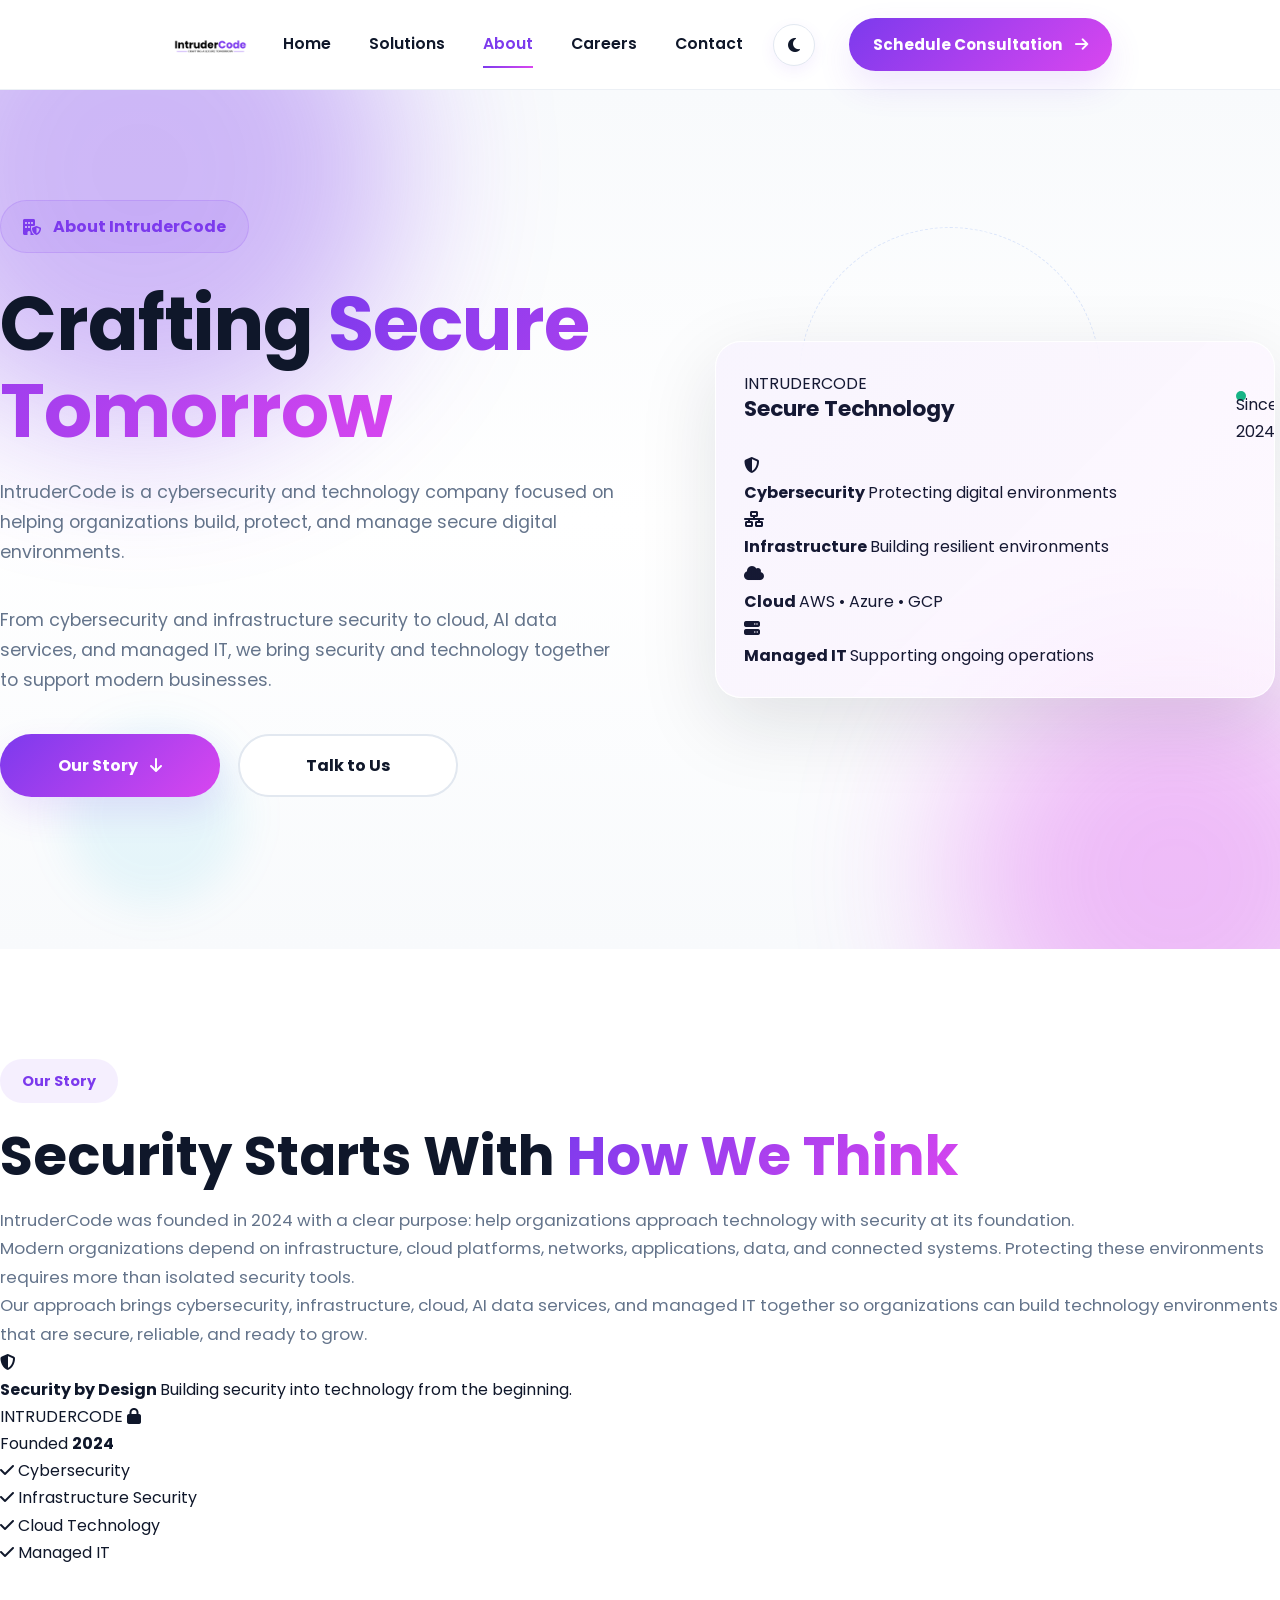
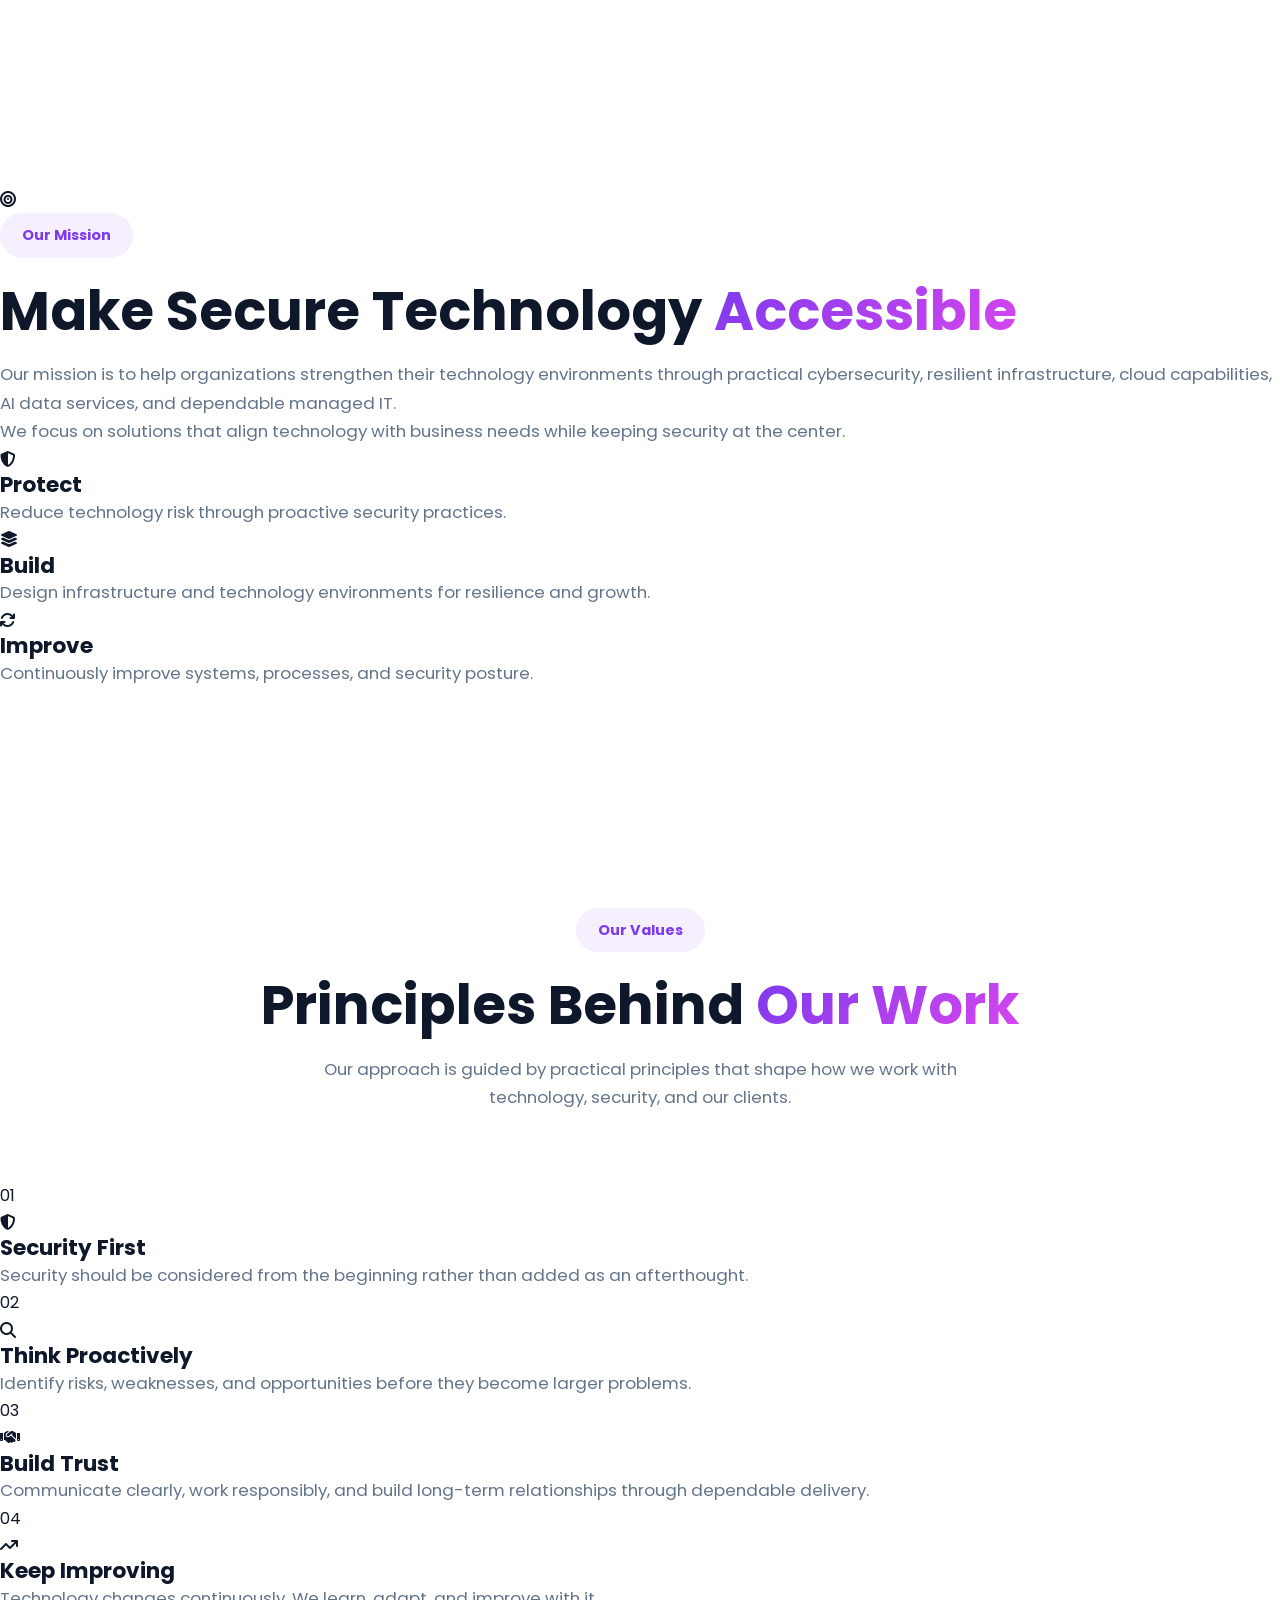
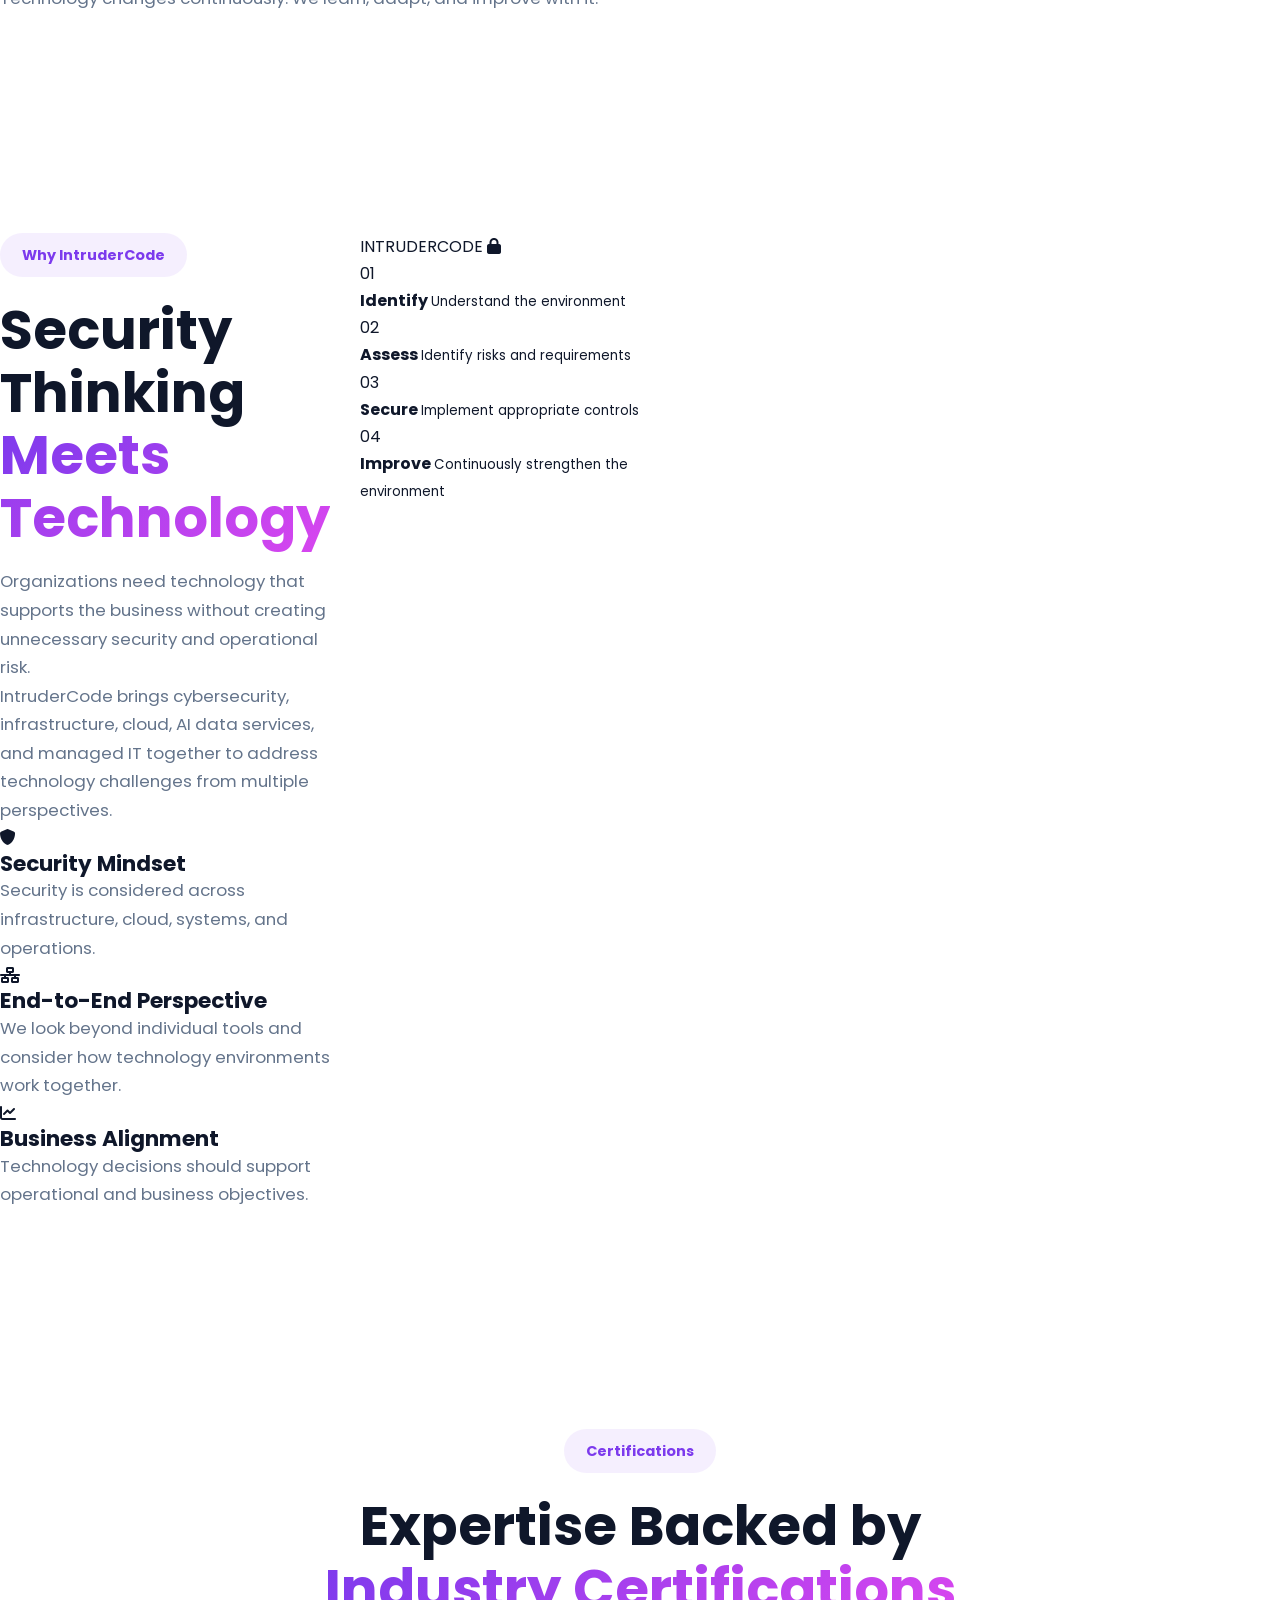
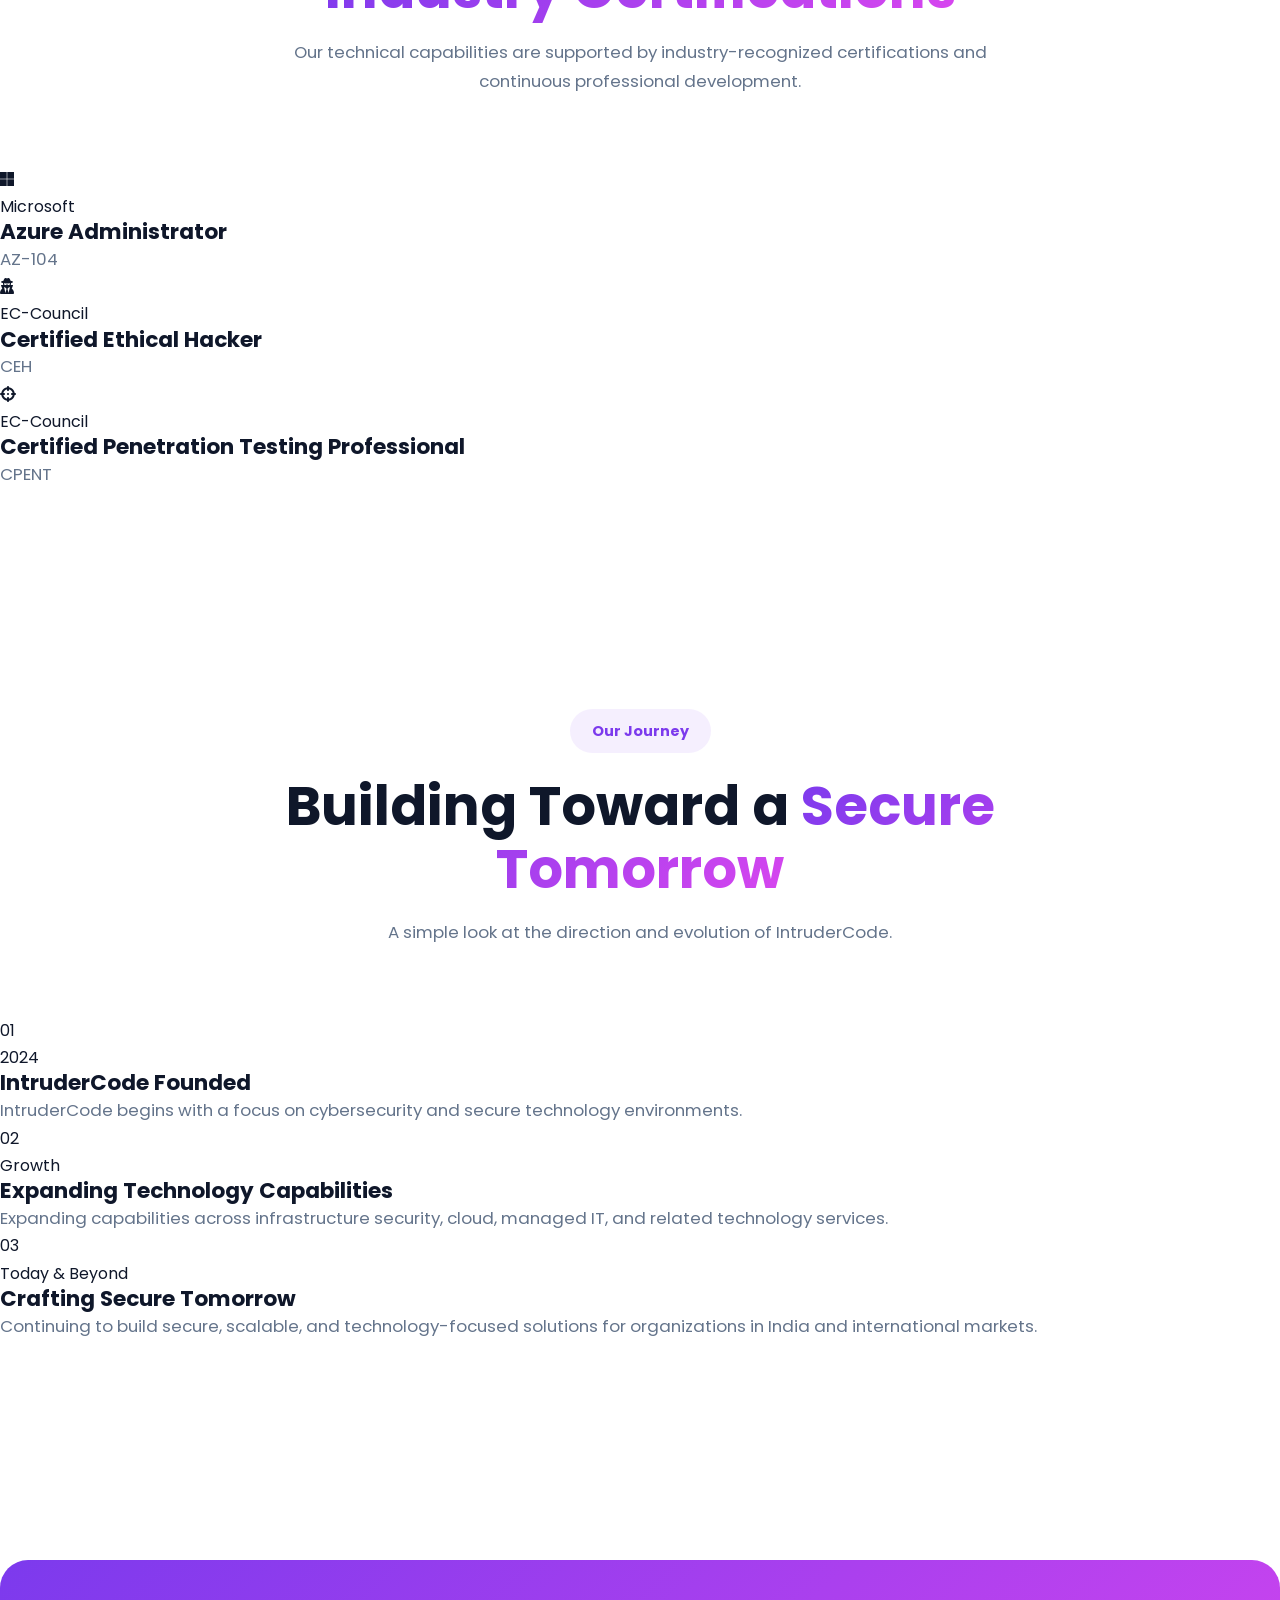
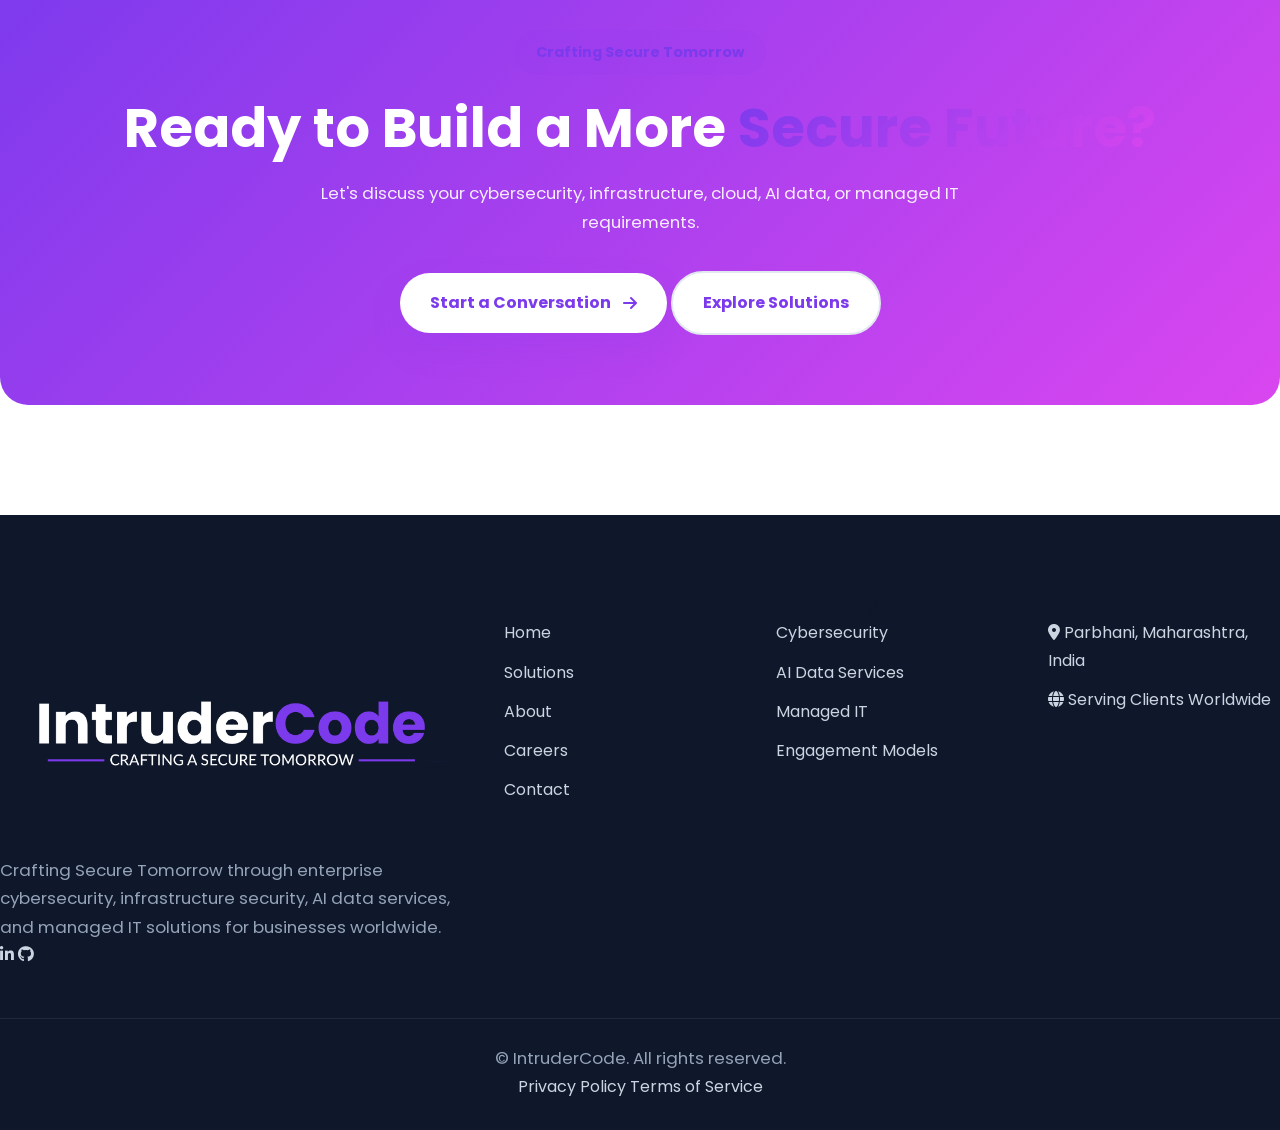
==== commit 28246094: "All Page Completed IntruderCode Initail Phase 1" ====
--- a/about.html
+++ b/about.html
@@ -16,41 +16,48 @@
           content="IE=edge">
 
     <title>
-
-        About Us | IntruderCode
-
+        About | IntruderCode
     </title>
 
-    <meta
-        name="description"
-        content="Learn about IntruderCode, our mission, vision, expertise, certifications and commitment to enterprise cybersecurity, AI data services and managed IT.">
-
-    <meta
-        name="keywords"
-        content="About IntruderCode, Cybersecurity Company, AI Data Services, Managed IT, Infrastructure Security">
-
-    <meta
-        name="author"
-        content="IntruderCode">
-
-    <!-- Fonts -->
+    <meta name="description"
+          content="Learn about IntruderCode, a cybersecurity and technology company focused on secure infrastructure, cloud, AI data services, and managed IT solutions.">
+
+    <meta name="keywords"
+          content="About IntruderCode, Cybersecurity Company, Infrastructure Security, Cloud Security, Managed IT, AI Data Services">
+
+    <meta name="author"
+          content="IntruderCode">
+
+    <meta name="robots"
+          content="index, follow">
+
+
+    <!-- ==================================================
+         FONTS
+    =================================================== -->
 
     <link rel="preconnect"
-    href="https://fonts.googleapis.com">
+          href="https://fonts.googleapis.com">
 
     <link rel="preconnect"
-    href="https://fonts.gstatic.com"
-    crossorigin>
+          href="https://fonts.gstatic.com"
+          crossorigin>
 
     <link href="https://fonts.googleapis.com/css2?family=Poppins:wght@300;400;500;600;700;800&display=swap"
-    rel="stylesheet">
-
-    <!-- Font Awesome -->
+          rel="stylesheet">
+
+
+    <!-- ==================================================
+         FONT AWESOME
+    =================================================== -->
 
     <link rel="stylesheet"
           href="https://cdnjs.cloudflare.com/ajax/libs/font-awesome/6.7.2/css/all.min.css">
 
-    <!-- CSS -->
+
+    <!-- ==================================================
+         CSS
+    =================================================== -->
 
     <link rel="stylesheet"
           href="css/style.css">
@@ -61,9 +68,22 @@
     <link rel="stylesheet"
           href="css/responsive.css">
 
+
+    <!-- ==================================================
+         THEME
+    =================================================== -->
+
+    <meta name="theme-color"
+          content="#7C3AED">
+
+    <meta name="color-scheme"
+          content="light dark">
+
 </head>
 
+
 <body>
+
 
 <!-- ======================================================
      HEADER
@@ -75,53 +95,106 @@
 
         <nav class="navbar">
 
+
+            <!-- Logo -->
+
             <a href="index.html"
                class="logo">
 
                 <img
                     id="siteLogo"
                     src="images/light.png"
-                    alt="IntruderCode Logo"
-                    class="logo-image">
+                    alt="IntruderCode Logo">
 
             </a>
 
-            <ul class="nav-links">
-
-                <li><a href="index.html">Home</a></li>
-
-                <li><a href="services.html">Solutions</a></li>
-
-                <li><a href="about.html">About</a></li>
-
-                <li><a href="careers.html">Careers</a></li>
-
-                <li><a href="contact.html">Contact</a></li>
+
+            <!-- Navigation -->
+
+            <ul class="nav-links"
+                id="primary-navigation">
+
+                <li>
+
+                    <a href="index.html">
+                        Home
+                    </a>
+
+                </li>
+
+                <li>
+
+                    <a href="services.html">
+                        Solutions
+                    </a>
+
+                </li>
+
+                <li>
+
+                    <a href="about.html"
+                       class="active">
+
+                        About
+
+                    </a>
+
+                </li>
+
+                <li>
+
+                    <a href="careers.html">
+                        Careers
+                    </a>
+
+                </li>
+
+                <li>
+
+                    <a href="contact.html">
+                        Contact
+                    </a>
+
+                </li>
 
             </ul>
 
-            <button
+
+            <!-- Navigation Actions -->
+
+            <div class="nav-actions">
+
+                <button
                     id="themeToggle"
                     class="theme-toggle"
                     aria-label="Toggle light and dark theme"
                     aria-pressed="false"
-                    title="Switch Theme">
+                    title="Switch theme">
 
                     <i class="fa-solid fa-moon"></i>
 
-             </button>
-
-            <a
-                href="contact.html"
-                class="btn btn-primary">
-
-                Schedule Consultation
-
-            </a>
+                </button>
+
+
+                <a href="contact.html"
+                   class="btn btn-primary">
+
+                    Schedule Consultation
+
+                    <i class="fa-solid fa-arrow-right"></i>
+
+                </a>
+
+            </div>
+
+
+            <!-- Mobile Navigation -->
 
             <button
                 class="menu-btn"
-                aria-label="Open Navigation">
+                aria-label="Open Navigation"
+                aria-expanded="false"
+                aria-controls="primary-navigation">
 
                 <i class="fa-solid fa-bars"></i>
 
@@ -132,6 +205,7 @@
     </div>
 
 </header>
+
 
 <!-- ======================================================
      MAIN
@@ -139,17 +213,31 @@
 
 <main>
 
+
 <!-- ======================================================
      ABOUT HERO
 ======================================================= -->
 
-<section class="about-hero">
+<section class="hero about-hero"
+         id="about">
+
+    <div class="hero-bg">
+
+        <div class="gradient-orb orb-1"></div>
+
+        <div class="gradient-orb orb-2"></div>
+
+        <div class="grid-overlay"></div>
+
+    </div>
+
 
     <div class="container">
 
         <div class="hero-grid">
 
-            <!-- LEFT -->
+
+            <!-- Hero Content -->
 
             <div class="hero-content">
 
@@ -161,42 +249,55 @@
 
                 </span>
 
+
                 <h1>
 
                     Crafting
 
                     <span class="text-gradient">
-
                         Secure Tomorrow
-
                     </span>
 
                 </h1>
 
+
                 <p>
 
-                    IntruderCode is an enterprise technology company delivering
-                    cybersecurity, infrastructure security, AI data services,
-                    and managed IT solutions that help organizations operate
-                    securely, efficiently, and confidently.
+                    IntruderCode is a cybersecurity and
+                    technology company focused on helping
+                    organizations build, protect, and
+                    manage secure digital environments.
 
                 </p>
 
+
+                <p>
+
+                    From cybersecurity and infrastructure
+                    security to cloud, AI data services,
+                    and managed IT, we bring security and
+                    technology together to support modern
+                    businesses.
+
+                </p>
+
+
                 <div class="hero-buttons">
 
-                    <a
-                        href="contact.html"
-                        class="btn btn-primary">
-
-                        Contact Us
+                    <a href="#story"
+                       class="btn btn-primary">
+
+                        Our Story
+
+                        <i class="fa-solid fa-arrow-down"></i>
 
                     </a>
 
-                    <a
-                        href="services.html"
-                        class="btn btn-outline">
-
-                        Explore Services
+
+                    <a href="contact.html"
+                       class="btn btn-outline">
+
+                        Talk to Us
 
                     </a>
 
@@ -204,121 +305,510 @@
 
             </div>
 
-            <!-- RIGHT -->
+
+            <!-- Hero Visual -->
 
             <div class="hero-visual">
 
                 <div class="dashboard">
 
+
                     <div class="dashboard-header">
 
-                        <div class="dashboard-title">
-
-                            <i class="fa-solid fa-shield-halved"></i>
+                        <div>
+
+                            <span class="dashboard-label">
+
+                                INTRUDERCODE
+
+                            </span>
+
+                            <h3>
+
+                                Secure Technology
+
+                            </h3>
+
+                        </div>
+
+
+                        <span class="status-dot">
+
+                            <span></span>
+
+                            Since 2024
+
+                        </span>
+
+                    </div>
+
+
+                    <div class="dashboard-content">
+
+
+                        <!-- Security -->
+
+                        <div class="dashboard-card">
+
+                            <div class="dashboard-card-icon">
+
+                                <i class="fa-solid fa-shield-halved"></i>
+
+                            </div>
+
+                            <div>
+
+                                <strong>
+                                    Cybersecurity
+                                </strong>
+
+                                <span>
+                                    Protecting digital environments
+                                </span>
+
+                            </div>
+
+                        </div>
+
+
+                        <!-- Infrastructure -->
+
+                        <div class="dashboard-card">
+
+                            <div class="dashboard-card-icon">
+
+                                <i class="fa-solid fa-network-wired"></i>
+
+                            </div>
+
+                            <div>
+
+                                <strong>
+                                    Infrastructure
+                                </strong>
+
+                                <span>
+                                    Building resilient environments
+                                </span>
+
+                            </div>
+
+                        </div>
+
+
+                        <!-- Cloud -->
+
+                        <div class="dashboard-card">
+
+                            <div class="dashboard-card-icon">
+
+                                <i class="fa-solid fa-cloud"></i>
+
+                            </div>
+
+                            <div>
+
+                                <strong>
+                                    Cloud
+                                </strong>
+
+                                <span>
+                                    AWS • Azure • GCP
+                                </span>
+
+                            </div>
+
+                        </div>
+
+
+                        <!-- Managed IT -->
+
+                        <div class="dashboard-card">
+
+                            <div class="dashboard-card-icon">
+
+                                <i class="fa-solid fa-server"></i>
+
+                            </div>
+
+                            <div>
+
+                                <strong>
+                                    Managed IT
+                                </strong>
+
+                                <span>
+                                    Supporting ongoing operations
+                                </span>
+
+                            </div>
+
+                        </div>
+
+
+                    </div>
+
+                </div>
+
+            </div>
+
+
+        </div>
+
+    </div>
+
+</section>
+
+
+<!-- ======================================================
+     STORY
+======================================================= -->
+
+<section class="about-story"
+         id="story">
+
+    <div class="container">
+
+        <div class="about-story-grid">
+
+
+            <!-- Story Content -->
+
+            <div class="about-story-content">
+
+                <span class="section-badge">
+
+                    Our Story
+
+                </span>
+
+
+                <h2>
+
+                    Security Starts With
+
+                    <span class="text-gradient">
+                        How We Think
+                    </span>
+
+                </h2>
+
+
+                <p>
+
+                    IntruderCode was founded in 2024 with
+                    a clear purpose: help organizations
+                    approach technology with security at
+                    its foundation.
+
+                </p>
+
+
+                <p>
+
+                    Modern organizations depend on
+                    infrastructure, cloud platforms,
+                    networks, applications, data, and
+                    connected systems. Protecting these
+                    environments requires more than
+                    isolated security tools.
+
+                </p>
+
+
+                <p>
+
+                    Our approach brings cybersecurity,
+                    infrastructure, cloud, AI data services,
+                    and managed IT together so organizations
+                    can build technology environments that
+                    are secure, reliable, and ready to grow.
+
+                </p>
+
+
+                <div class="story-highlight">
+
+
+                    <div class="story-highlight-icon">
+
+                        <i class="fa-solid fa-shield-halved"></i>
+
+                    </div>
+
+
+                    <div>
+
+                        <strong>
+
+                            Security by Design
+
+                        </strong>
+
+                        <span>
+
+                            Building security into technology
+                            from the beginning.
+
+                        </span>
+
+                    </div>
+
+                </div>
+
+            </div>
+
+
+            <!-- Story Visual -->
+
+            <div class="about-story-visual">
+
+                <div class="story-card">
+
+
+                    <div class="story-card-header">
+
+                        <span>
+                            INTRUDERCODE
+                        </span>
+
+                        <i class="fa-solid fa-lock"></i>
+
+                    </div>
+
+
+                    <div class="story-card-body">
+
+
+                        <div class="story-year">
 
                             <span>
-
-                                IntruderCode Overview
-
+                                Founded
                             </span>
 
+                            <strong>
+                                2024
+                            </strong>
+
                         </div>
 
+
+                        <div class="story-line"></div>
+
+
+                        <div class="story-points">
+
+
+                            <div>
+
+                                <i class="fa-solid fa-check"></i>
+
+                                <span>
+                                    Cybersecurity
+                                </span>
+
+                            </div>
+
+
+                            <div>
+
+                                <i class="fa-solid fa-check"></i>
+
+                                <span>
+                                    Infrastructure Security
+                                </span>
+
+                            </div>
+
+
+                            <div>
+
+                                <i class="fa-solid fa-check"></i>
+
+                                <span>
+                                    Cloud Technology
+                                </span>
+
+                            </div>
+
+
+                            <div>
+
+                                <i class="fa-solid fa-check"></i>
+
+                                <span>
+                                    Managed IT
+                                </span>
+
+                            </div>
+
+
+                        </div>
+
                     </div>
 
-                    <div class="dashboard-body">
-
-                        <div class="status-card">
-
-                            <div class="status-left">
-
-                                <i class="fa-solid fa-calendar"></i>
-
-                                <span>
-
-                                    Founded
-
-                                </span>
-
-                            </div>
-
-                            <span class="status-success">
-
-                                2024
-
-                            </span>
-
-                        </div>
-
-                        <div class="status-card">
-
-                            <div class="status-left">
-
-                                <i class="fa-solid fa-location-dot"></i>
-
-                                <span>
-
-                                    Headquarters
-
-                                </span>
-
-                            </div>
-
-                            <span class="status-success">
-
-                                India
-
-                            </span>
-
-                        </div>
-
-                        <div class="status-card">
-
-                            <div class="status-left">
-
-                                <i class="fa-solid fa-earth-asia"></i>
-
-                                <span>
-
-                                    Service Region
-
-                                </span>
-
-                            </div>
-
-                            <span class="status-success">
-
-                                Global
-
-                            </span>
-
-                        </div>
-
-                        <div class="status-card">
-
-                            <div class="status-left">
-
-                                <i class="fa-solid fa-user-shield"></i>
-
-                                <span>
-
-                                    Focus
-
-                                </span>
-
-                            </div>
-
-                            <span class="status-success">
-
-                                Security First
-
-                            </span>
-
-                        </div>
+                </div>
+
+            </div>
+
+
+        </div>
+
+    </div>
+
+</section>
+
+
+<!-- ======================================================
+     MISSION
+======================================================= -->
+
+<section class="about-mission"
+         id="mission">
+
+    <div class="container">
+
+        <div class="mission-grid">
+
+
+            <!-- Mission -->
+
+            <div class="mission-card">
+
+                <div class="mission-icon">
+
+                    <i class="fa-solid fa-bullseye"></i>
+
+                </div>
+
+
+                <span class="section-badge">
+
+                    Our Mission
+
+                </span>
+
+
+                <h2>
+
+                    Make Secure Technology
+
+                    <span class="text-gradient">
+                        Accessible
+                    </span>
+
+                </h2>
+
+
+                <p>
+
+                    Our mission is to help organizations
+                    strengthen their technology environments
+                    through practical cybersecurity,
+                    resilient infrastructure, cloud
+                    capabilities, AI data services, and
+                    dependable managed IT.
+
+                </p>
+
+
+                <p>
+
+                    We focus on solutions that align
+                    technology with business needs while
+                    keeping security at the center.
+
+                </p>
+
+            </div>
+
+
+            <!-- Mission Principles -->
+
+            <div class="mission-principles">
+
+
+                <div class="mission-principle">
+
+                    <div class="mission-principle-icon">
+
+                        <i class="fa-solid fa-shield-halved"></i>
 
                     </div>
 
-                </div>
+
+                    <div>
+
+                        <h3>
+                            Protect
+                        </h3>
+
+                        <p>
+
+                            Reduce technology risk through
+                            proactive security practices.
+
+                        </p>
+
+                    </div>
+
+                </div>
+
+
+                <div class="mission-principle">
+
+                    <div class="mission-principle-icon">
+
+                        <i class="fa-solid fa-layer-group"></i>
+
+                    </div>
+
+
+                    <div>
+
+                        <h3>
+                            Build
+                        </h3>
+
+                        <p>
+
+                            Design infrastructure and
+                            technology environments for
+                            resilience and growth.
+
+                        </p>
+
+                    </div>
+
+                </div>
+
+
+                <div class="mission-principle">
+
+                    <div class="mission-principle-icon">
+
+                        <i class="fa-solid fa-arrows-rotate"></i>
+
+                    </div>
+
+
+                    <div>
+
+                        <h3>
+                            Improve
+                        </h3>
+
+                        <p>
+
+                            Continuously improve systems,
+                            processes, and security posture.
+
+                        </p>
+
+                    </div>
+
+                </div>
+
 
             </div>
 
@@ -329,134 +819,162 @@
 </section>
 
 <!-- ======================================================
-     COMPANY STORY
+     VALUES
 ======================================================= -->
 
-<section class="company-story">
+<section class="about-values"
+         id="values">
 
     <div class="container">
 
-        <div class="story-grid">
-
-            <!-- LEFT -->
-
-            <div class="story-content">
-
-                <span class="section-badge">
-
-                    Our Story
-
+        <div class="section-heading">
+
+            <span class="section-badge">
+
+                Our Values
+
+            </span>
+
+
+            <h2>
+
+                Principles Behind
+
+                <span class="text-gradient">
+                    Our Work
                 </span>
 
-                <h2>
-
-                    Building Trust Through
-                    Secure Technology
-
-                </h2>
+            </h2>
+
+
+            <p>
+
+                Our approach is guided by practical
+                principles that shape how we work with
+                technology, security, and our clients.
+
+            </p>
+
+        </div>
+
+
+        <div class="values-grid">
+
+
+            <!-- Value 1 -->
+
+            <article class="value-card">
+
+                <div class="value-number">
+                    01
+                </div>
+
+                <div class="value-icon">
+
+                    <i class="fa-solid fa-shield-halved"></i>
+
+                </div>
+
+                <h3>
+                    Security First
+                </h3>
 
                 <p>
 
-                    Founded in 2024, IntruderCode was established with a
-                    clear vision: to help organizations strengthen their
-                    cybersecurity posture while embracing modern digital
-                    transformation.
+                    Security should be considered from
+                    the beginning rather than added as
+                    an afterthought.
 
                 </p>
 
+            </article>
+
+
+            <!-- Value 2 -->
+
+            <article class="value-card">
+
+                <div class="value-number">
+                    02
+                </div>
+
+                <div class="value-icon">
+
+                    <i class="fa-solid fa-magnifying-glass"></i>
+
+                </div>
+
+                <h3>
+                    Think Proactively
+                </h3>
+
                 <p>
 
-                    As businesses increasingly rely on cloud platforms,
-                    connected infrastructure, and artificial intelligence,
-                    security has become a business necessity rather than
-                    just an IT function. Our approach combines enterprise
-                    cybersecurity, resilient infrastructure, AI data
-                    services, and managed IT operations to deliver
-                    practical, scalable, and secure solutions.
+                    Identify risks, weaknesses, and
+                    opportunities before they become
+                    larger problems.
 
                 </p>
 
+            </article>
+
+
+            <!-- Value 3 -->
+
+            <article class="value-card">
+
+                <div class="value-number">
+                    03
+                </div>
+
+                <div class="value-icon">
+
+                    <i class="fa-solid fa-handshake"></i>
+
+                </div>
+
+                <h3>
+                    Build Trust
+                </h3>
+
                 <p>
 
-                    Whether supporting startups, small businesses,
-                    educational institutions, government organizations,
-                    or international clients, we focus on building
-                    long-term partnerships based on trust, transparency,
-                    and measurable results.
+                    Communicate clearly, work responsibly,
+                    and build long-term relationships
+                    through dependable delivery.
 
                 </p>
 
-            </div>
-
-            <!-- RIGHT -->
-
-            <div class="story-stats">
-
-                <div class="stat-card">
-
-                    <h3>
-
-                        2024
-
-                    </h3>
-
-                    <p>
-
-                        Company Founded
-
-                    </p>
-
-                </div>
-
-                <div class="stat-card">
-
-                    <h3>
-
-                        3
-
-                    </h3>
-
-                    <p>
-
-                        Core Business Divisions
-
-                    </p>
-
-                </div>
-
-                <div class="stat-card">
-
-                    <h3>
-
-                        Global
-
-                    </h3>
-
-                    <p>
-
-                        Service Delivery
-
-                    </p>
-
-                </div>
-
-                <div class="stat-card">
-
-                    <h3>
-
-                        Security
-
-                    </h3>
-
-                    <p>
-
-                        First Approach
-
-                    </p>
-
-                </div>
-
-            </div>
+            </article>
+
+
+            <!-- Value 4 -->
+
+            <article class="value-card">
+
+                <div class="value-number">
+                    04
+                </div>
+
+                <div class="value-icon">
+
+                    <i class="fa-solid fa-arrow-trend-up"></i>
+
+                </div>
+
+                <h3>
+                    Keep Improving
+                </h3>
+
+                <p>
+
+                    Technology changes continuously.
+                    We learn, adapt, and improve with it.
+
+                </p>
+
+            </article>
+
 
         </div>
 
@@ -464,387 +982,276 @@
 
 </section>
 
-<!-- ======================================================
-     MISSION & VISION
-======================================================= -->
-
-<section class="mission-vision">
-
-    <div class="container">
-
-        <div class="section-heading">
-
-            <span class="section-badge">
-
-                Mission & Vision
-
-            </span>
-
-            <h2>
-
-                Driven by Purpose,
-                Focused on the Future
-
-            </h2>
-
-            <p>
-
-                Everything we do is guided by our commitment to protecting
-                businesses, enabling innovation, and delivering long-term value.
-
-            </p>
-
-        </div>
-
-        <div class="mission-grid">
-
-            <!-- Mission -->
-
-            <div class="mission-card">
-
-                <div class="mission-icon">
-
-                    <i class="fa-solid fa-bullseye"></i>
-
-                </div>
-
-                <h3>
-
-                    Our Mission
-
-                </h3>
-
-                <p>
-
-                    To empower organizations with secure, scalable,
-                    and reliable technology solutions through
-                    cybersecurity, AI data services, cloud infrastructure,
-                    and managed IT operations.
-
-                </p>
-
-            </div>
-
-            <!-- Vision -->
-
-            <div class="mission-card">
-
-                <div class="mission-icon">
-
-                    <i class="fa-solid fa-eye"></i>
-
-                </div>
-
-                <h3>
-
-                    Our Vision
-
-                </h3>
-
-                <p>
-
-                    To become a globally trusted technology partner
-                    recognized for securing digital transformation,
-                    enabling intelligent innovation, and delivering
-                    measurable business outcomes.
-
-                </p>
-
-            </div>
-
-        </div>
-
-    </div>
-
-</section>
-
-<!-- ======================================================
-     CORE VALUES
-======================================================= -->
-
-<section class="core-values">
-
-    <div class="container">
-
-        <div class="section-heading">
-
-            <span class="section-badge">
-
-                Core Values
-
-            </span>
-
-            <h2>
-
-                Principles That
-                Define Our Work
-
-            </h2>
-
-        </div>
-
-        <div class="values-grid">
-
-            <!-- Value -->
-
-            <div class="value-card">
-
-                <i class="fa-solid fa-shield-halved"></i>
-
-                <h3>
-
-                    Security First
-
-                </h3>
-
-                <p>
-
-                    Every solution is designed with security at its
-                    foundation, protecting people, systems,
-                    and business operations.
-
-                </p>
-
-            </div>
-
-            <!-- Value -->
-
-            <div class="value-card">
-
-                <i class="fa-solid fa-handshake"></i>
-
-                <h3>
-
-                    Integrity
-
-                </h3>
-
-                <p>
-
-                    We believe trust is earned through honesty,
-                    transparency, and consistent delivery.
-
-                </p>
-
-            </div>
-
-            <!-- Value -->
-
-            <div class="value-card">
-
-                <i class="fa-solid fa-lightbulb"></i>
-
-                <h3>
-
-                    Innovation
-
-                </h3>
-
-                <p>
-
-                    We continuously adopt modern technologies
-                    and best practices to help clients stay ahead.
-
-                </p>
-
-            </div>
-
-            <!-- Value -->
-
-            <div class="value-card">
-
-                <i class="fa-solid fa-users"></i>
-
-                <h3>
-
-                    Customer Success
-
-                </h3>
-
-                <p>
-
-                    Our success is measured by the value,
-                    security, and confidence we bring to every client.
-
-                </p>
-
-            </div>
-
-        </div>
-
-    </div>
-
-</section>
 
 <!-- ======================================================
      WHY INTRUDERCODE
 ======================================================= -->
 
-<section class="why-intrudercode">
+<section class="why-intrudercode"
+         id="why-intrudercode">
 
     <div class="container">
 
-        <div class="section-heading">
-
-            <span class="section-badge">
-
-                Why IntruderCode
-
-            </span>
-
-            <h2>
-
-                Built for Modern
-                Digital Challenges
-
-            </h2>
-
-            <p>
-
-                We combine security expertise, cloud technologies,
-                AI data services, and managed IT operations to
-                deliver practical solutions that protect businesses
-                and support sustainable growth.
-
-            </p>
+        <div class="why-grid">
+
+
+            <!-- Content -->
+
+            <div class="why-content">
+
+                <span class="section-badge">
+
+                    Why IntruderCode
+
+                </span>
+
+
+                <h2>
+
+                    Security Thinking
+
+                    <span class="text-gradient">
+                        Meets Technology
+                    </span>
+
+                </h2>
+
+
+                <p>
+
+                    Organizations need technology that
+                    supports the business without creating
+                    unnecessary security and operational
+                    risk.
+
+                </p>
+
+
+                <p>
+
+                    IntruderCode brings cybersecurity,
+                    infrastructure, cloud, AI data services,
+                    and managed IT together to address
+                    technology challenges from multiple
+                    perspectives.
+
+                </p>
+
+
+                <div class="why-points">
+
+
+                    <div class="why-point">
+
+                        <div class="why-point-icon">
+
+                            <i class="fa-solid fa-shield"></i>
+
+                        </div>
+
+                        <div>
+
+                            <h3>
+                                Security Mindset
+                            </h3>
+
+                            <p>
+
+                                Security is considered across
+                                infrastructure, cloud, systems,
+                                and operations.
+
+                            </p>
+
+                        </div>
+
+                    </div>
+
+
+                    <div class="why-point">
+
+                        <div class="why-point-icon">
+
+                            <i class="fa-solid fa-network-wired"></i>
+
+                        </div>
+
+                        <div>
+
+                            <h3>
+                                End-to-End Perspective
+                            </h3>
+
+                            <p>
+
+                                We look beyond individual tools
+                                and consider how technology
+                                environments work together.
+
+                            </p>
+
+                        </div>
+
+                    </div>
+
+
+                    <div class="why-point">
+
+                        <div class="why-point-icon">
+
+                            <i class="fa-solid fa-chart-line"></i>
+
+                        </div>
+
+                        <div>
+
+                            <h3>
+                                Business Alignment
+                            </h3>
+
+                            <p>
+
+                                Technology decisions should
+                                support operational and
+                                business objectives.
+
+                            </p>
+
+                        </div>
+
+                    </div>
+
+
+                </div>
+
+            </div>
+
+
+            <!-- Visual -->
+
+            <div class="why-visual">
+
+                <div class="security-stack">
+
+
+                    <div class="security-stack-header">
+
+                        <span>
+                            INTRUDERCODE
+                        </span>
+
+                        <i class="fa-solid fa-lock"></i>
+
+                    </div>
+
+
+                    <div class="security-stack-layers">
+
+
+                        <div class="stack-layer">
+
+                            <span class="stack-number">
+                                01
+                            </span>
+
+                            <div>
+
+                                <strong>
+                                    Identify
+                                </strong>
+
+                                <small>
+                                    Understand the environment
+                                </small>
+
+                            </div>
+
+                        </div>
+
+
+                        <div class="stack-layer">
+
+                            <span class="stack-number">
+                                02
+                            </span>
+
+                            <div>
+
+                                <strong>
+                                    Assess
+                                </strong>
+
+                                <small>
+                                    Identify risks and requirements
+                                </small>
+
+                            </div>
+
+                        </div>
+
+
+                        <div class="stack-layer">
+
+                            <span class="stack-number">
+                                03
+                            </span>
+
+                            <div>
+
+                                <strong>
+                                    Secure
+                                </strong>
+
+                                <small>
+                                    Implement appropriate controls
+                                </small>
+
+                            </div>
+
+                        </div>
+
+
+                        <div class="stack-layer">
+
+                            <span class="stack-number">
+                                04
+                            </span>
+
+                            <div>
+
+                                <strong>
+                                    Improve
+                                </strong>
+
+                                <small>
+                                    Continuously strengthen the environment
+                                </small>
+
+                            </div>
+
+                        </div>
+
+
+                    </div>
+
+                </div>
+
+            </div>
+
 
         </div>
 
-        <div class="why-grid">
-
-            <div class="why-card">
-
-                <i class="fa-solid fa-shield-halved"></i>
-
-                <h3>
-
-                    Security by Design
-
-                </h3>
-
-                <p>
-
-                    Security is considered from planning through
-                    implementation, helping reduce operational risk.
-
-                </p>
-
-            </div>
-
-            <div class="why-card">
-
-                <i class="fa-solid fa-cloud"></i>
-
-                <h3>
-
-                    Multi-Cloud Expertise
-
-                </h3>
-
-                <p>
-
-                    Experience working with AWS,
-                    Microsoft Azure,
-                    and Google Cloud Platform.
-
-                </p>
-
-            </div>
-
-            <div class="why-card">
-
-                <i class="fa-solid fa-brain"></i>
-
-                <h3>
-
-                    AI Data Services
-
-                </h3>
-
-                <p>
-
-                    Supporting AI initiatives with
-                    image, video, GIS, OCR,
-                    NLP and LiDAR annotation.
-
-                </p>
-
-            </div>
-
-            <div class="why-card">
-
-                <i class="fa-solid fa-headset"></i>
-
-                <h3>
-
-                    Managed IT
-
-                </h3>
-
-                <p>
-
-                    Continuous monitoring,
-                    infrastructure management,
-                    cloud administration,
-                    backup and support.
-
-                </p>
-
-            </div>
-
-            <div class="why-card">
-
-                <i class="fa-solid fa-user-shield"></i>
-
-                <h3>
-
-                    Certified Expertise
-
-                </h3>
-
-                <p>
-
-                    Industry-recognized certifications
-                    and practical enterprise experience.
-
-                </p>
-
-            </div>
-
-            <div class="why-card">
-
-                <i class="fa-solid fa-earth-asia"></i>
-
-                <h3>
-
-                    Global Delivery
-
-                </h3>
-
-                <p>
-
-                    Serving startups,
-                    SMEs,
-                    enterprises,
-                    educational institutions,
-                    government organizations,
-                    and international clients.
-
-                </p>
-
-            </div>
-
-        </div>
-
     </div>
 
 </section>
+
 
 <!-- ======================================================
      CERTIFICATIONS
 ======================================================= -->
 
-<section class="certifications">
+<section class="certifications"
+         id="certifications">
 
     <div class="container">
 
@@ -852,117 +1259,352 @@
 
             <span class="section-badge">
 
-                Professional Certifications
+                Certifications
 
             </span>
 
+
             <h2>
 
-                Continuous Learning,
-                Industry Standards
+                Expertise Backed by
+
+                <span class="text-gradient">
+                    Industry Certifications
+                </span>
 
             </h2>
 
+
             <p>
 
-                We invest in industry-recognized certifications
-                to strengthen our technical capabilities and
-                deliver trusted solutions.
+                Our technical capabilities are supported
+                by industry-recognized certifications and
+                continuous professional development.
 
             </p>
 
         </div>
 
-        <div class="expertise-grid">
-
-            <div class="expert-card">
-
-                <div class="expert-icon">
+
+        <div class="certifications-grid">
+
+
+            <!-- AZ-104 -->
+
+            <article class="certification-card">
+
+                <div class="certification-icon">
 
                     <i class="fa-brands fa-microsoft"></i>
 
                 </div>
 
-                <h3>
-
-                    Microsoft Azure
-
-                </h3>
-
-                <p>
-
-                    AZ-104
-                    Azure Administrator Associate
-
-                </p>
+
+                <div class="certification-content">
+
+                    <span>
+                        Microsoft
+                    </span>
+
+                    <h3>
+                        Azure Administrator
+                    </h3>
+
+                    <p>
+                        AZ-104
+                    </p>
+
+                </div>
+
+            </article>
+
+
+            <!-- CEH -->
+
+            <article class="certification-card">
+
+                <div class="certification-icon">
+
+                    <i class="fa-solid fa-user-secret"></i>
+
+                </div>
+
+
+                <div class="certification-content">
+
+                    <span>
+                        EC-Council
+                    </span>
+
+                    <h3>
+                        Certified Ethical Hacker
+                    </h3>
+
+                    <p>
+                        CEH
+                    </p>
+
+                </div>
+
+            </article>
+
+
+            <!-- CPENT -->
+
+            <article class="certification-card">
+
+                <div class="certification-icon">
+
+                    <i class="fa-solid fa-crosshairs"></i>
+
+                </div>
+
+
+                <div class="certification-content">
+
+                    <span>
+                        EC-Council
+                    </span>
+
+                    <h3>
+                        Certified Penetration Testing Professional
+                    </h3>
+
+                    <p>
+                        CPENT
+                    </p>
+
+                </div>
+
+            </article>
+
+
+        </div>
+
+    </div>
+
+</section>
+
+
+<!-- ======================================================
+     TIMELINE
+======================================================= -->
+
+<section class="about-timeline"
+         id="timeline">
+
+    <div class="container">
+
+        <div class="section-heading">
+
+            <span class="section-badge">
+
+                Our Journey
+
+            </span>
+
+
+            <h2>
+
+                Building Toward a
+
+                <span class="text-gradient">
+                    Secure Tomorrow
+                </span>
+
+            </h2>
+
+
+            <p>
+
+                A simple look at the direction and evolution
+                of IntruderCode.
+
+            </p>
+
+        </div>
+
+
+        <div class="timeline">
+
+
+            <!-- 2024 -->
+
+            <div class="timeline-item">
+
+                <div class="timeline-marker">
+
+                    <span>
+                        01
+                    </span>
+
+                </div>
+
+
+                <div class="timeline-content">
+
+                    <span class="timeline-year">
+                        2024
+                    </span>
+
+
+                    <h3>
+                        IntruderCode Founded
+                    </h3>
+
+
+                    <p>
+
+                        IntruderCode begins with a focus on
+                        cybersecurity and secure technology
+                        environments.
+
+                    </p>
+
+                </div>
 
             </div>
 
-            <div class="expert-card">
-
-                <div class="expert-icon">
-
-                    <i class="fa-solid fa-user-secret"></i>
-
-                </div>
-
-                <h3>
-
-                    CEH
-
-                </h3>
-
-                <p>
-
-                    Certified Ethical Hacker
-
-                </p>
+
+            <!-- Growth -->
+
+            <div class="timeline-item">
+
+                <div class="timeline-marker">
+
+                    <span>
+                        02
+                    </span>
+
+                </div>
+
+
+                <div class="timeline-content">
+
+                    <span class="timeline-year">
+                        Growth
+                    </span>
+
+
+                    <h3>
+                        Expanding Technology Capabilities
+                    </h3>
+
+
+                    <p>
+
+                        Expanding capabilities across
+                        infrastructure security, cloud,
+                        managed IT, and related technology
+                        services.
+
+                    </p>
+
+                </div>
 
             </div>
 
-            <div class="expert-card">
-
-                <div class="expert-icon">
-
-                    <i class="fa-solid fa-bug"></i>
-
-                </div>
-
-                <h3>
-
-                    CPENT
-
-                </h3>
-
-                <p>
-
-                    Certified Penetration Tester
-
-                </p>
+
+            <!-- Future -->
+
+            <div class="timeline-item">
+
+                <div class="timeline-marker">
+
+                    <span>
+                        03
+                    </span>
+
+                </div>
+
+
+                <div class="timeline-content">
+
+                    <span class="timeline-year">
+                        Today & Beyond
+                    </span>
+
+
+                    <h3>
+                        Crafting Secure Tomorrow
+                    </h3>
+
+
+                    <p>
+
+                        Continuing to build secure,
+                        scalable, and technology-focused
+                        solutions for organizations in
+                        India and international markets.
+
+                    </p>
+
+                </div>
 
             </div>
 
-            <div class="expert-card future-cert">
-
-                <div class="expert-icon">
-
-                    <i class="fa-solid fa-graduation-cap"></i>
-
-                </div>
-
-                <h3>
-
-                    Growing Expertise
-
-                </h3>
-
-                <p>
-
-                    Continuously expanding our
-                    professional certifications
-                    and technical capabilities.
-
-                </p>
+
+        </div>
+
+    </div>
+
+</section>
+
+<!-- ======================================================
+     ABOUT CTA
+======================================================= -->
+
+<section class="cta about-cta">
+
+    <div class="container">
+
+        <div class="cta-box">
+
+            <span class="section-badge">
+
+                Crafting Secure Tomorrow
+
+            </span>
+
+
+            <h2>
+
+                Ready to Build a More
+
+                <span class="text-gradient">
+                    Secure Future?
+                </span>
+
+            </h2>
+
+
+            <p>
+
+                Let's discuss your cybersecurity,
+                infrastructure, cloud, AI data, or
+                managed IT requirements.
+
+            </p>
+
+
+            <div class="cta-actions">
+
+                <a href="contact.html"
+                   class="btn btn-primary">
+
+                    Start a Conversation
+
+                    <i class="fa-solid fa-arrow-right"></i>
+
+                </a>
+
+
+                <a href="services.html"
+                   class="btn btn-outline">
+
+                    Explore Solutions
+
+                </a>
 
             </div>
 
@@ -972,560 +1614,249 @@
 
 </section>
 
-<!-- ======================================================
-     TECHNOLOGY STACK
-======================================================= -->
-
-<section class="technology">
-
-    <div class="container">
-
-        <div class="section-heading">
-
-            <span class="section-badge">
-
-                Technology Expertise
-
-            </span>
-
-            <h2>
-
-                Platforms &
-                Technologies
-
-            </h2>
-
-        </div>
-
-        <div class="tech-grid">
-
-            <span>AWS</span>
-
-            <span>Microsoft Azure</span>
-
-            <span>Google Cloud</span>
-
-            <span>Microsoft Sentinel</span>
-
-            <span>Microsoft 365</span>
-
-            <span>Windows Server</span>
-
-            <span>Linux</span>
-
-            <span>VMware</span>
-
-            <span>Hyper-V</span>
-
-            <span>Nutanix</span>
-
-            <span>Docker</span>
-
-            <span>Kubernetes</span>
-
-            <span>Burp Suite</span>
-
-            <span>Nessus</span>
-
-            <span>OpenVAS</span>
-
-            <span>Metasploit</span>
-
-            <span>PowerShell</span>
-
-            <span>Python</span>
-
-        </div>
-
-    </div>
-
-</section>
-
-<!-- ======================================================
-     INDUSTRIES
-======================================================= -->
-
-<section class="industries">
-
-    <div class="container">
-
-        <div class="section-heading">
-
-            <span class="section-badge">
-
-                Industries We Serve
-
-            </span>
-
-            <h2>
-
-                Trusted Across
-                Diverse Sectors
-
-            </h2>
-
-            <p>
-
-                Every industry has unique security,
-                compliance and operational requirements.
-                We tailor solutions to meet those needs.
-
-            </p>
-
-        </div>
-
-        <div class="industry-grid">
-
-            <div class="industry-item">
-
-                <i class="fa-solid fa-building-columns"></i>
-
-                <span>
-
-                    Government
-
-                </span>
-
-            </div>
-
-            <div class="industry-item">
-
-                <i class="fa-solid fa-school"></i>
-
-                <span>
-
-                    Education
-
-                </span>
-
-            </div>
-
-            <div class="industry-item">
-
-                <i class="fa-solid fa-rocket"></i>
-
-                <span>
-
-                    Startups
-
-                </span>
-
-            </div>
-
-            <div class="industry-item">
-
-                <i class="fa-solid fa-building"></i>
-
-                <span>
-
-                    SMEs
-
-                </span>
-
-            </div>
-
-            <div class="industry-item">
-
-                <i class="fa-solid fa-city"></i>
-
-                <span>
-
-                    Enterprises
-
-                </span>
-
-            </div>
-
-            <div class="industry-item">
-
-                <i class="fa-solid fa-globe"></i>
-
-                <span>
-
-                    International Clients
-
-                </span>
-
-            </div>
-
-        </div>
-
-    </div>
-
-</section>
-
-<!-- ======================================================
-     COMPANY TIMELINE
-======================================================= -->
-
-<section class="timeline">
-
-    <div class="container">
-
-        <div class="section-heading">
-
-            <span class="section-badge">
-
-                Our Journey
-
-            </span>
-
-            <h2>
-
-                Growing with Purpose
-
-            </h2>
-
-            <p>
-
-                Every milestone reflects our commitment to delivering
-                secure, innovative, and reliable technology solutions.
-
-            </p>
-
-        </div>
-
-        <div class="timeline-wrapper">
-
-            <div class="timeline-item">
-
-                <div class="timeline-year">
-
-                    2024
-
-                </div>
-
-                <div class="timeline-content">
-
-                    <h3>
-
-                        IntruderCode Founded
-
-                    </h3>
-
-                    <p>
-
-                        Established with a mission to provide enterprise
-                        cybersecurity and infrastructure security services.
-
-                    </p>
-
-                </div>
-
-            </div>
-
-            <div class="timeline-item">
-
-                <div class="timeline-year">
-
-                    2025
-
-                </div>
-
-                <div class="timeline-content">
-
-                    <h3>
-
-                        Expanded Service Portfolio
-
-                    </h3>
-
-                    <p>
-
-                        Introduced AI data annotation services and
-                        managed IT solutions to support digital
-                        transformation initiatives.
-
-                    </p>
-
-                </div>
-
-            </div>
-
-            <div class="timeline-item">
-
-                <div class="timeline-year">
-
-                    Future
-
-                </div>
-
-                <div class="timeline-content">
-
-                    <h3>
-
-                        Global Growth
-
-                    </h3>
-
-                    <p>
-
-                        Expanding partnerships, certifications,
-                        enterprise capabilities, and international
-                        service delivery.
-
-                    </p>
-
-                </div>
-
-            </div>
-
-        </div>
-
-    </div>
-
-</section>
-
-<!-- ======================================================
-     DELIVERY PROCESS
-======================================================= -->
-
-<section class="process">
-
-    <div class="container">
-
-        <div class="section-heading">
-
-            <span class="section-badge">
-
-                How We Work
-
-            </span>
-
-            <h2>
-
-                Our Delivery Process
-
-            </h2>
-
-        </div>
-
-        <div class="process-grid">
-
-            <div class="process-item">
-
-                <span>01</span>
-
-                <h3>Consult</h3>
-
-            </div>
-
-            <div class="process-item">
-
-                <span>02</span>
-
-                <h3>Assess</h3>
-
-            </div>
-
-            <div class="process-item">
-
-                <span>03</span>
-
-                <h3>Design</h3>
-
-            </div>
-
-            <div class="process-item">
-
-                <span>04</span>
-
-                <h3>Implement</h3>
-
-            </div>
-
-            <div class="process-item">
-
-                <span>05</span>
-
-                <h3>Secure</h3>
-
-            </div>
-
-            <div class="process-item">
-
-                <span>06</span>
-
-                <h3>Support</h3>
-
-            </div>
-
-        </div>
-
-    </div>
-
-</section>
-
-<!-- ======================================================
-     CTA
-======================================================= -->
-
-<section class="cta">
-
-    <div class="container">
-
-        <div class="cta-box">
-
-            <h2>
-
-                Let's Build a Secure Digital Future Together
-
-            </h2>
-
-            <p>
-
-                Whether you need cybersecurity consulting,
-                AI data services, cloud infrastructure,
-                or managed IT support, IntruderCode is ready
-                to help your organization succeed.
-
-            </p>
-
-            <a href="contact.html"
-               class="btn btn-primary">
-
-                Schedule a Consultation
-
-            </a>
-
-        </div>
-
-    </div>
-
-</section>
-
-</main>
 
 <!-- ======================================================
      FOOTER
 ======================================================= -->
 
+</main>
+
+
 <footer class="footer">
 
     <div class="container">
 
         <div class="footer-grid">
 
-            <div>
-
-                <img src="images/logo.png"
-                     alt="IntruderCode Logo"
-                     class="footer-logo">
+
+            <!-- ==================================================
+                 COMPANY
+            =================================================== -->
+
+            <div class="footer-brand">
+
+                <a href="index.html"
+                   class="footer-logo">
+
+                    <img
+                        src="images/dark.png"
+                        alt="IntruderCode Logo">
+
+                </a>
+
 
                 <p>
 
-                    Crafting Secure Tomorrow through
-                    enterprise cybersecurity,
-                    AI data services,
-                    and managed IT solutions.
+                    Crafting Secure Tomorrow through enterprise
+                    cybersecurity, infrastructure security,
+                    AI data services, and managed IT solutions
+                    for businesses worldwide.
 
                 </p>
 
+
+                <div class="footer-social">
+
+                    <a href="#"
+                       aria-label="LinkedIn">
+
+                        <i class="fa-brands fa-linkedin-in"></i>
+
+                    </a>
+
+
+                    <a href="#"
+                       aria-label="GitHub">
+
+                        <i class="fa-brands fa-github"></i>
+
+                    </a>
+
+                </div>
+
             </div>
 
-            <div>
-
-                <h4>
-
+
+            <!-- ==================================================
+                 COMPANY LINKS
+            =================================================== -->
+
+            <div class="footer-column">
+
+                <h3>
+                    Company
+                </h3>
+
+                <ul>
+
+                    <li>
+
+                        <a href="index.html">
+                            Home
+                        </a>
+
+                    </li>
+
+                    <li>
+
+                        <a href="services.html">
+                            Solutions
+                        </a>
+
+                    </li>
+
+                    <li>
+
+                        <a href="about.html">
+                            About
+                        </a>
+
+                    </li>
+
+                    <li>
+
+                        <a href="careers.html">
+                            Careers
+                        </a>
+
+                    </li>
+
+                    <li>
+
+                        <a href="contact.html">
+                            Contact
+                        </a>
+
+                    </li>
+
+                </ul>
+
+            </div>
+
+
+            <!-- ==================================================
+                 SOLUTIONS
+            =================================================== -->
+
+            <div class="footer-column">
+
+                <h3>
                     Solutions
-
-                </h4>
+                </h3>
 
                 <ul>
 
-                    <li><a href="services.html">Cybersecurity</a></li>
-
-                    <li><a href="services.html">AI Data Services</a></li>
-
-                    <li><a href="services.html">Managed IT</a></li>
+                    <li>
+
+                        <a href="services.html#cybersecurity">
+                            Cybersecurity
+                        </a>
+
+                    </li>
+
+                    <li>
+
+                        <a href="services.html#ai-data-services">
+                            AI Data Services
+                        </a>
+
+                    </li>
+
+                    <li>
+
+                        <a href="services.html#managed-it">
+                            Managed IT
+                        </a>
+
+                    </li>
+
+                    <li>
+
+                        <a href="services.html#engagement-models">
+                            Engagement Models
+                        </a>
+
+                    </li>
 
                 </ul>
 
             </div>
 
-            <div>
-
-                <h4>
-
-                    Company
-
-                </h4>
-
-                <ul>
-
-                    <li><a href="about.html">About</a></li>
-
-                    <li><a href="careers.html">Careers</a></li>
-
-                    <li><a href="contact.html">Contact</a></li>
+
+            <!-- ==================================================
+                 CONTACT
+            =================================================== -->
+
+            <div class="footer-column">
+
+                <h3>
+                    Contact
+                </h3>
+
+                <ul class="footer-contact">
+
+                    <li>
+
+                        <i class="fa-solid fa-location-dot"></i>
+
+                        <span>
+                            Parbhani, Maharashtra, India
+                        </span>
+
+                    </li>
+
+
+                    <li>
+
+                        <i class="fa-solid fa-globe"></i>
+
+                        <span>
+                            Serving Clients Worldwide
+                        </span>
+
+                    </li>
 
                 </ul>
 
             </div>
 
-            <div>
-
-                <h4>
-
-                    Contact
-
-                </h4>
-
-                <p>
-
-                    Parbhani,
-                    Maharashtra,
-                    India
-
-                </p>
-
-                <p>
-
-                    Serving Clients Worldwide
-
-                </p>
-
-                <div class="social-links">
-
-                    <a href="#">
-
-                        <i class="fab fa-linkedin"></i>
-
-                    </a>
-
-                    <a href="#">
-
-                        <i class="fab fa-github"></i>
-
-                    </a>
-
-                    <a href="#">
-
-                        <i class="fab fa-x-twitter"></i>
-
-                    </a>
-
-                </div>
+        </div>
+
+
+        <!-- ==================================================
+             FOOTER BOTTOM
+        =================================================== -->
+
+        <div class="footer-bottom">
+
+            <p>
+
+                ©
+                <span id="currentYear"></span>
+                IntruderCode.
+                All rights reserved.
+
+            </p>
+
+
+            <div class="footer-legal">
+
+                <a href="#">
+                    Privacy Policy
+                </a>
+
+                <a href="#">
+                    Terms of Service
+                </a>
 
             </div>
 
         </div>
 
-        <div class="footer-bottom">
-
-            <p>
-
-                © <span class="footer-year"></span>
-                IntruderCode.
-                All Rights Reserved.
-
-            </p>
-
-        </div>
-
     </div>
 
 </footer>
+
 
 <!-- ======================================================
      JAVASCRIPT
@@ -1535,6 +1866,7 @@
 
 <script src="js/script.js"></script>
 
+
 </body>
 
 </html>
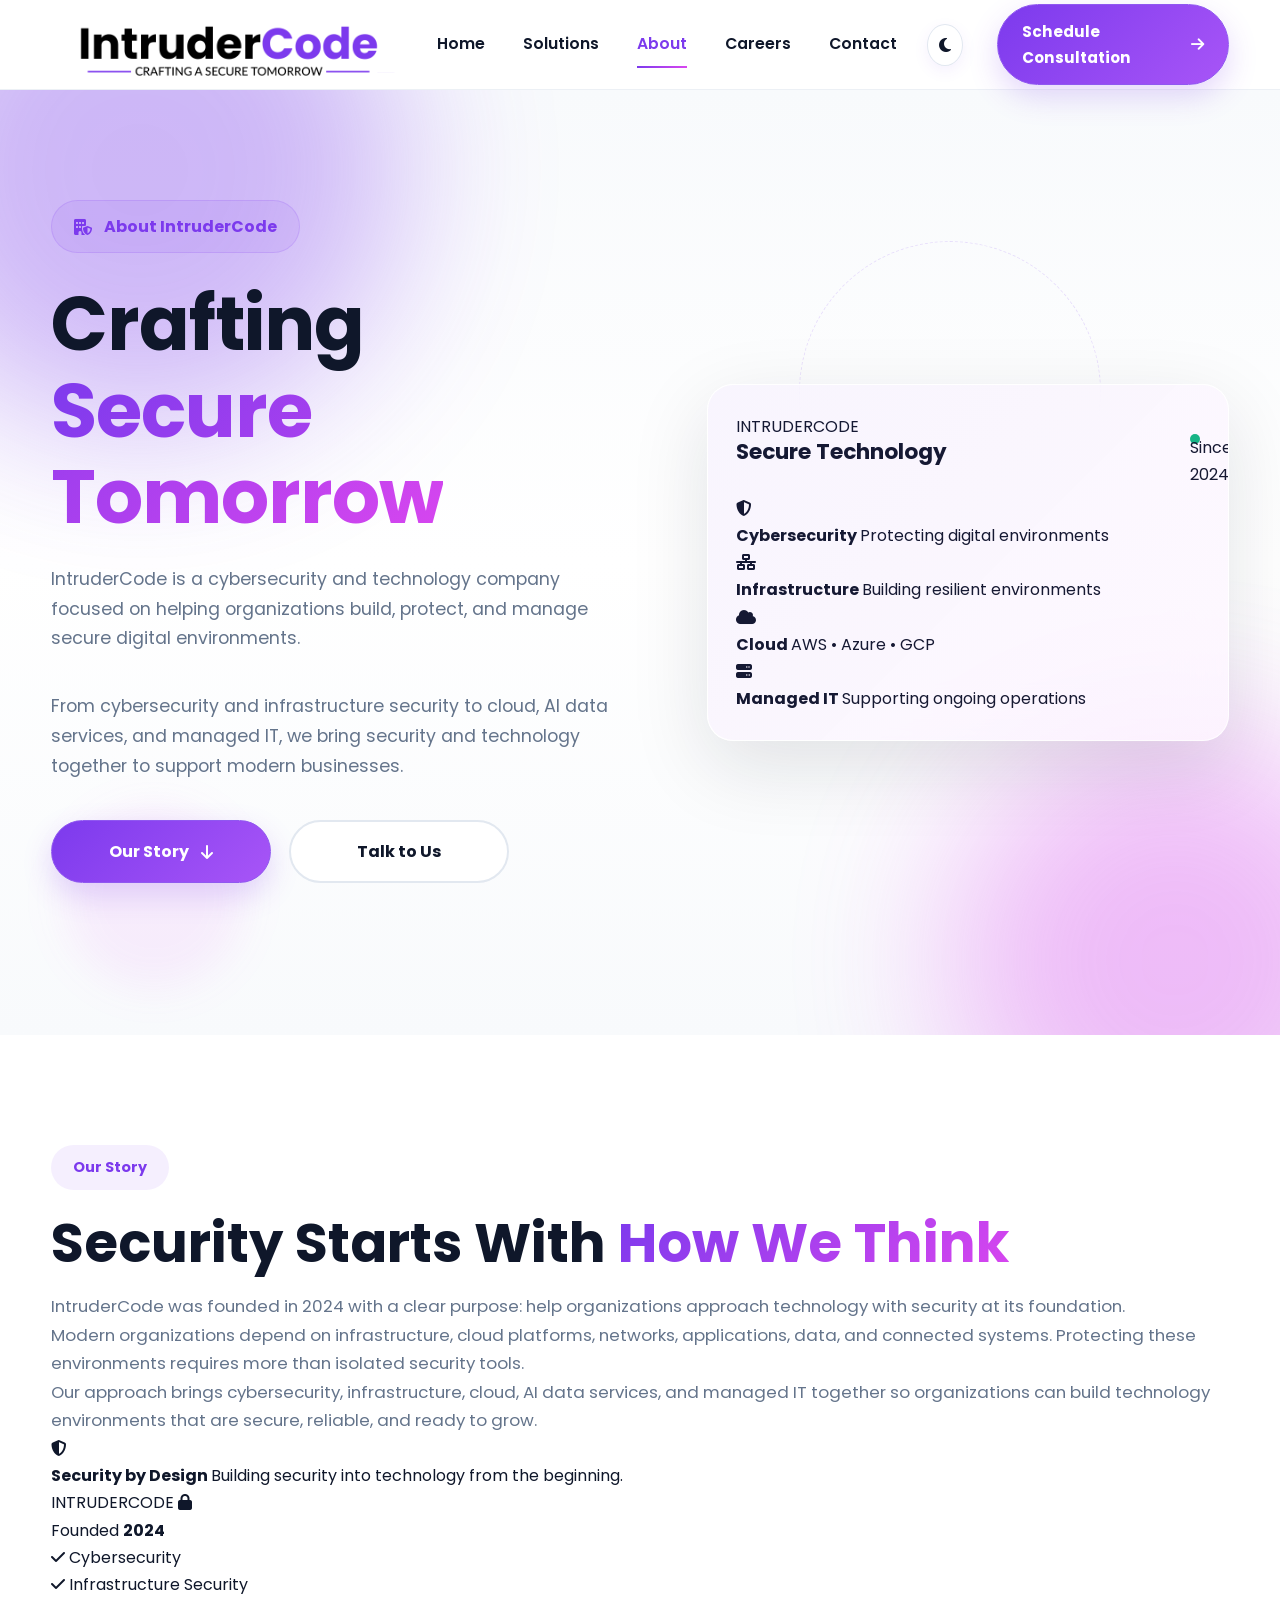
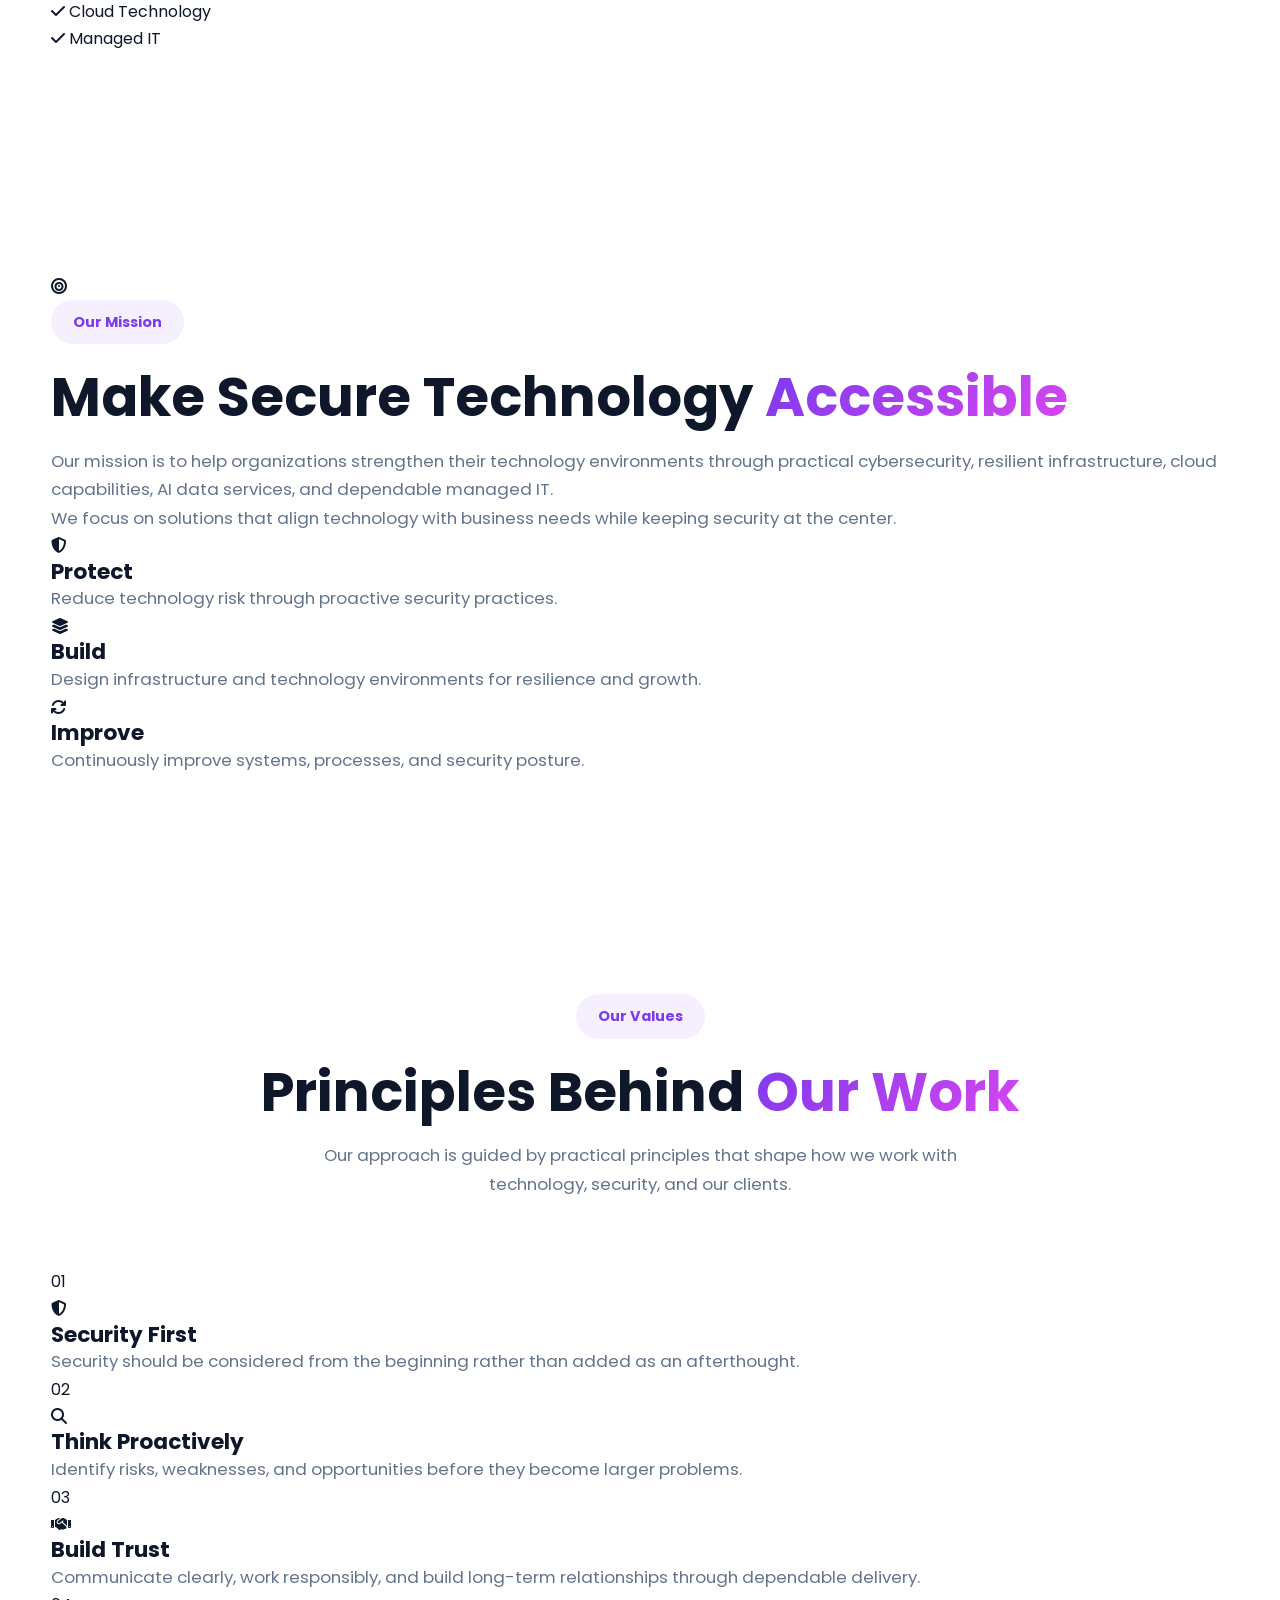
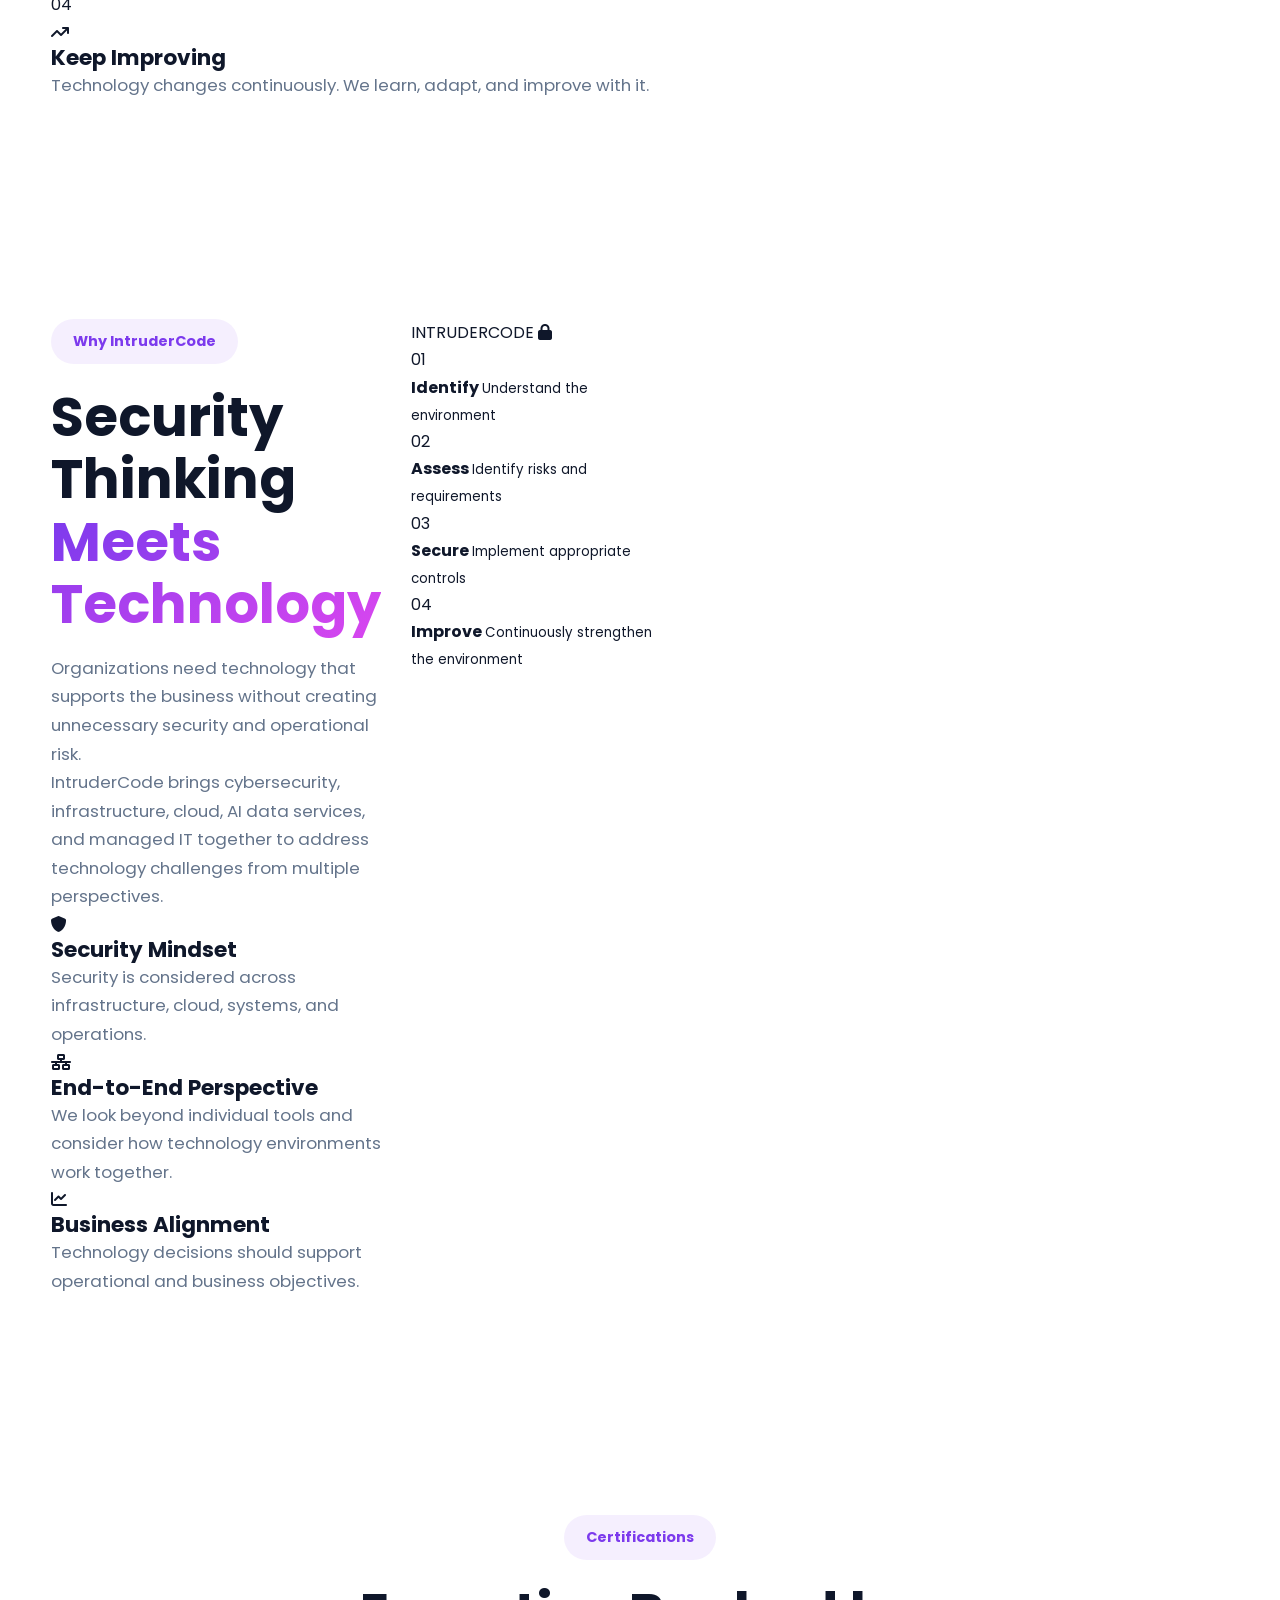
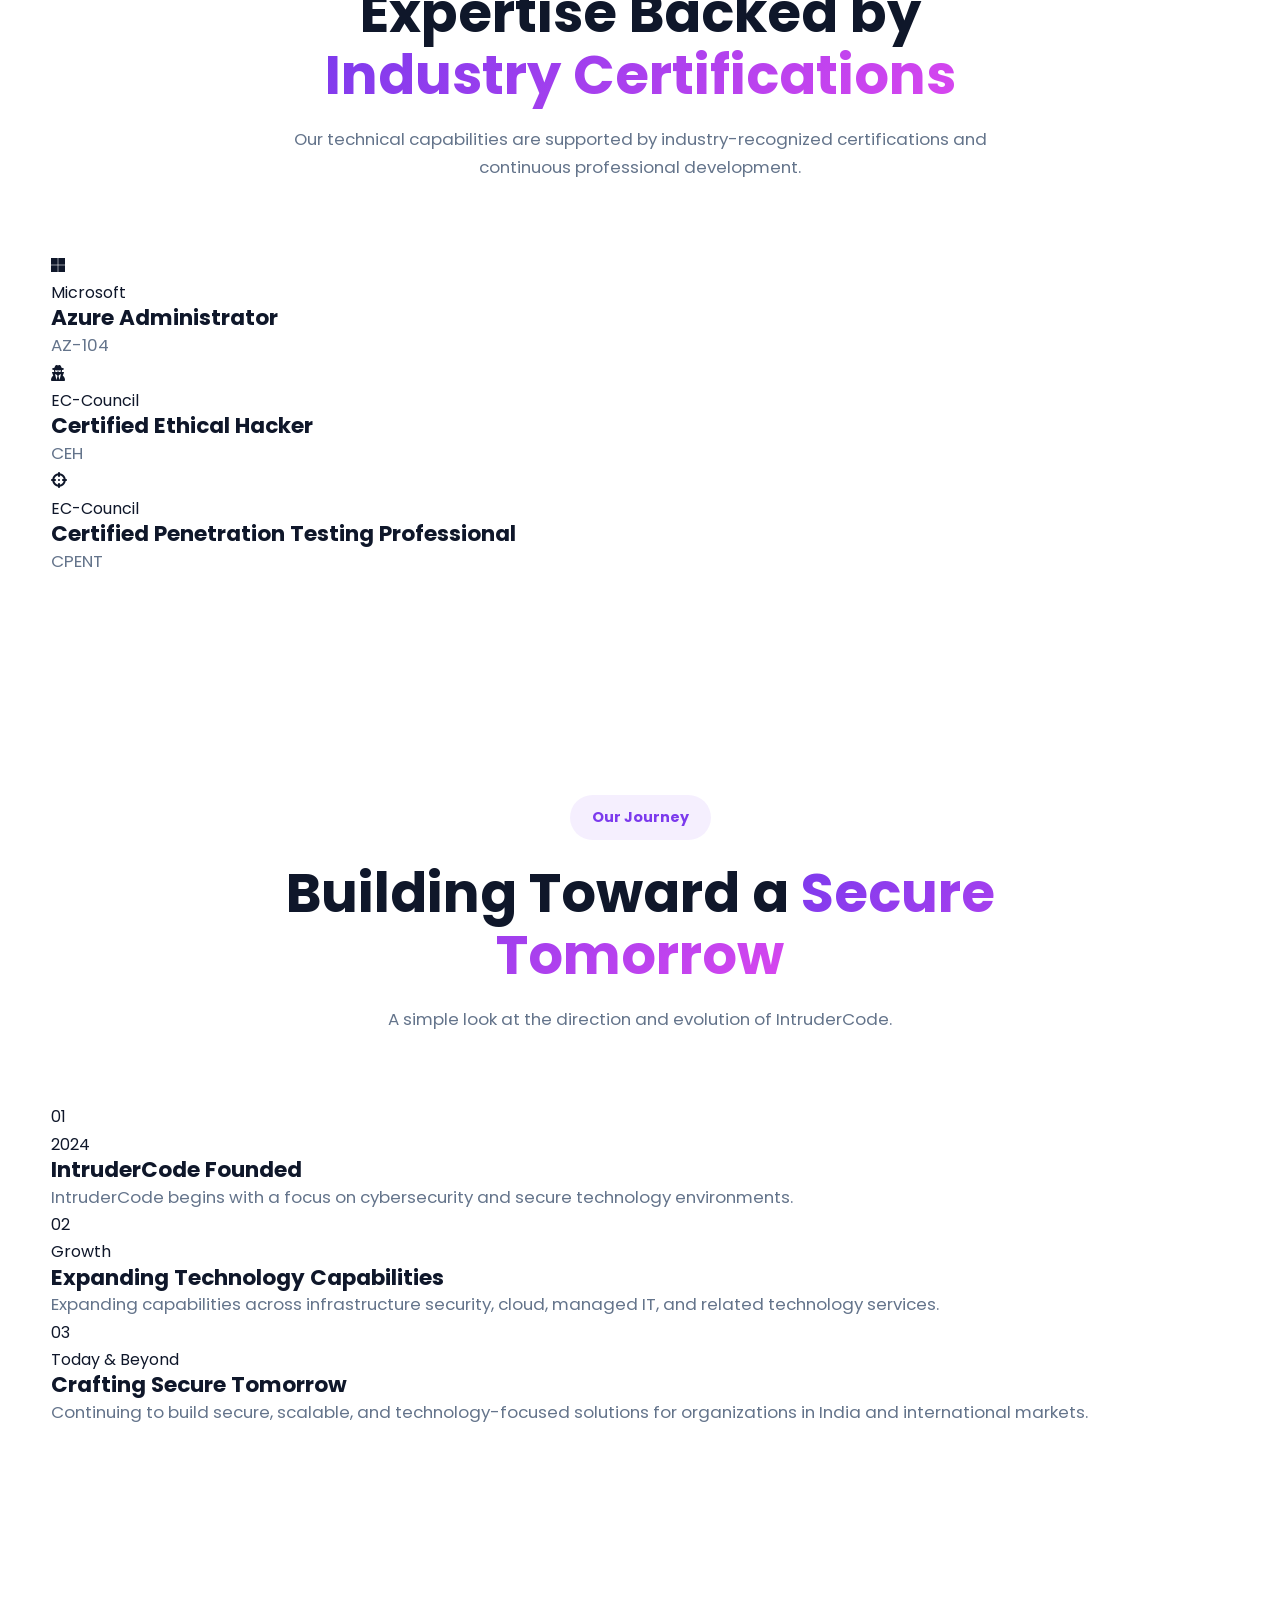
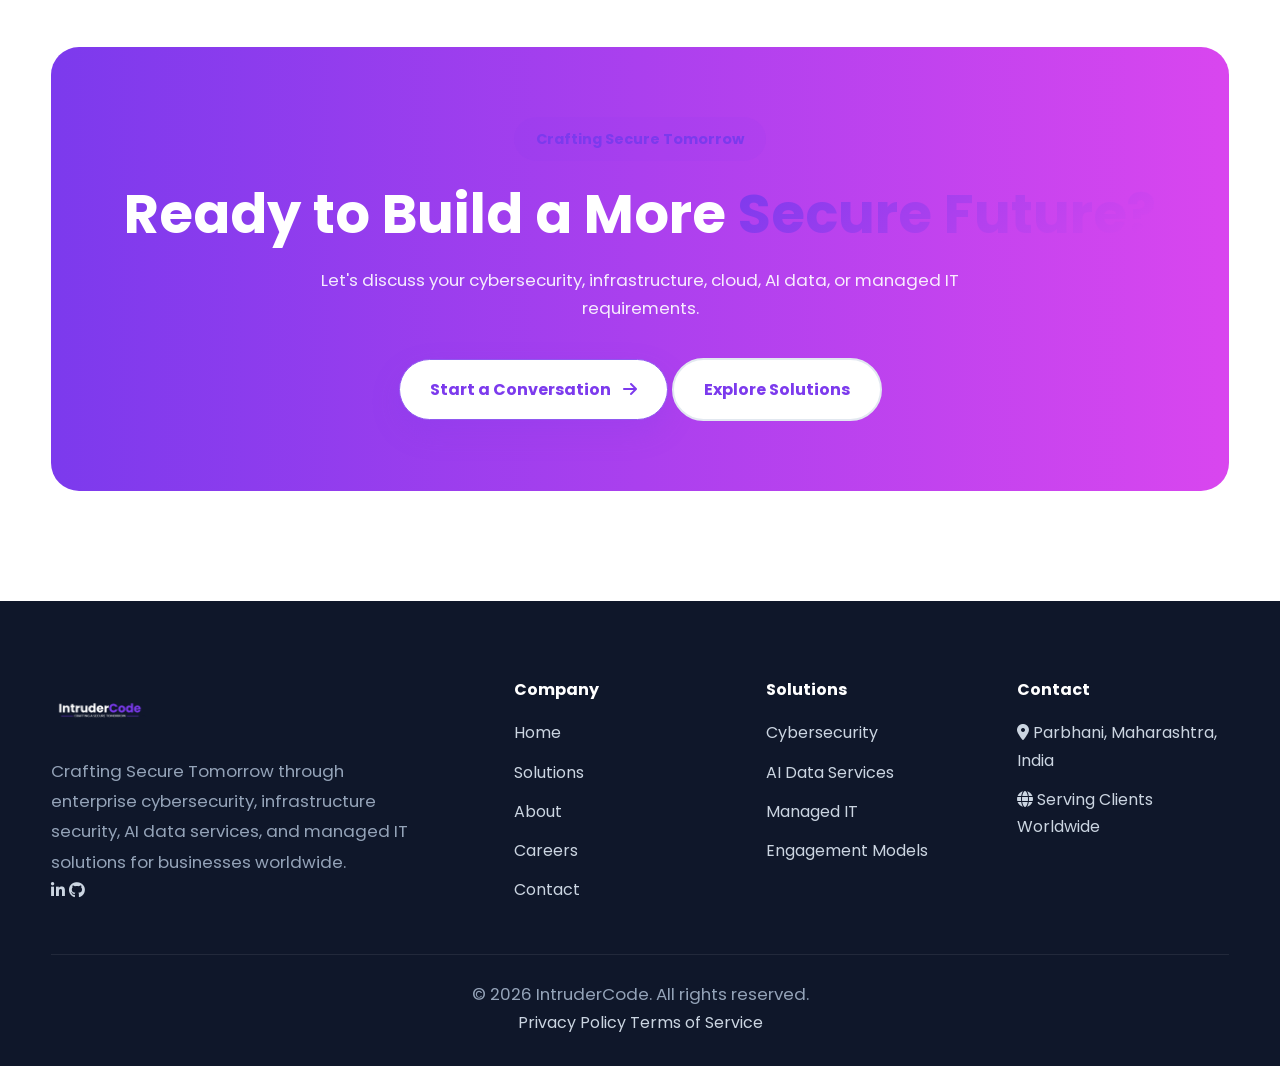
==== commit 9a743c7e: "Sprint 1 — Shared Core / Global Components." ====
--- a/about.html
+++ b/about.html
@@ -86,7 +86,7 @@
 
 
 <!-- ======================================================
-     HEADER
+     GLOBAL HEADER
 ======================================================= -->
 
 <header class="header">
@@ -95,24 +95,34 @@
 
         <nav class="navbar">
 
-
-            <!-- Logo -->
-
-            <a href="index.html"
-               class="logo">
+            <!-- ==================================================
+                 BRAND
+            =================================================== -->
+
+            <a
+                href="index.html"
+                class="logo"
+                aria-label="IntruderCode Home"
+            >
 
                 <img
+                    src="images/light.png"
+                    alt="IntruderCode"
+                    class="logo-image"
                     id="siteLogo"
-                    src="images/light.png"
-                    alt="IntruderCode Logo">
+                >
 
             </a>
 
 
-            <!-- Navigation -->
-
-            <ul class="nav-links"
-                id="primary-navigation">
+            <!-- ==================================================
+                 PRIMARY NAVIGATION
+            =================================================== -->
+
+            <ul
+                class="nav-links"
+                id="primary-navigation"
+            >
 
                 <li>
 
@@ -122,6 +132,7 @@
 
                 </li>
 
+
                 <li>
 
                     <a href="services.html">
@@ -130,16 +141,15 @@
 
                 </li>
 
+
                 <li>
 
-                    <a href="about.html"
-                       class="active">
-
+                    <a href="about.html">
                         About
-
                     </a>
 
                 </li>
+
 
                 <li>
 
@@ -149,6 +159,7 @@
 
                 </li>
 
+
                 <li>
 
                     <a href="contact.html">
@@ -160,43 +171,62 @@
             </ul>
 
 
-            <!-- Navigation Actions -->
+            <!-- ==================================================
+                 HEADER ACTIONS
+            =================================================== -->
 
             <div class="nav-actions">
 
                 <button
+                    type="button"
+                    class="theme-toggle"
                     id="themeToggle"
-                    class="theme-toggle"
                     aria-label="Toggle light and dark theme"
                     aria-pressed="false"
-                    title="Switch theme">
-
-                    <i class="fa-solid fa-moon"></i>
+                    title="Switch theme"
+                >
+
+                    <i
+                        class="fa-solid fa-moon"
+                        aria-hidden="true"
+                    ></i>
 
                 </button>
 
 
-                <a href="contact.html"
-                   class="btn btn-primary">
+                <a
+                    href="contact.html"
+                    class="btn btn-primary"
+                >
 
                     Schedule Consultation
 
-                    <i class="fa-solid fa-arrow-right"></i>
+                    <i
+                        class="fa-solid fa-arrow-right"
+                        aria-hidden="true"
+                    ></i>
 
                 </a>
 
             </div>
 
 
-            <!-- Mobile Navigation -->
+            <!-- ==================================================
+                 MOBILE NAVIGATION
+            =================================================== -->
 
             <button
+                type="button"
                 class="menu-btn"
-                aria-label="Open Navigation"
+                aria-controls="primary-navigation"
                 aria-expanded="false"
-                aria-controls="primary-navigation">
-
-                <i class="fa-solid fa-bars"></i>
+                aria-label="Open navigation"
+            >
+
+                <i
+                    class="fa-solid fa-bars"
+                    aria-hidden="true"
+                ></i>
 
             </button>
 
--- a/css/style.css
+++ b/css/style.css
@@ -1,140 +1,432 @@
-/* ==========================================================
-   INTRUDERCODE
-   STYLE.CSS
-========================================================== */
-
-/* ==========================================================
-   01. GOOGLE FONTS
-========================================================== */
-
-
-/* ==========================================================
-   02. ROOT VARIABLES
-========================================================== */
-
-/* ==========================================================
-   DESIGN SYSTEM V3
-========================================================== */
-
-:root{
-
-    /* Brand */
-
-    --primary:#7C3AED;
-
-    --primary-light:#A855F7;
-
-    --accent:#D946EF;
-
-    /* Brand Transparency */
-
-    --primary-05:rgba(124,58,237,.05);
-
-    --primary-08:rgba(124,58,237,.08);
-
-    --primary-10:rgba(124,58,237,.10);
-
-    --primary-15:rgba(124,58,237,.15);
-
-    --primary-20:rgba(124,58,237,.20);
-
-    --primary-25:rgba(124,58,237,.25);
-
-    --accent-03:rgba(217,70,239,.03);
-
-    --accent-04:rgba(217,70,239,.04);
-
-    --accent-08:rgba(217,70,239,.08);
-
-    --success:#10B981;
-
-    --warning:#F59E0B;
-
-    --danger:#EF4444;
-
-    /* Neutral */
-
-    --white:#FFFFFF;
-
-    --gray-50:#F8FAFC;
-
-    --gray-100:#F1F5F9;
-
-    --gray-200:#E2E8F0;
-
-    --gray-300:#CBD5E1;
-
-    --gray-500:#64748B;
-
-    --gray-700:#334155;
-
-    --gray-900:#0F172A;
-
-    /* Theme */
-
-    --background:var(--surface);
-
-    --surface:#FFFFFF;
-
-    --surface-2:#F8FAFC;
-
-    --text:#0F172A;
-
-    --text-light:#64748B;
-
-    --border:#E2E8F0;
-
-    /* Radius */
-
-    --radius-sm:12px;
-
-    --radius-md:18px;
-
-    --radius-lg:24px;
-
-    --radius-xl:32px;
-
-    /* Shadows */
+
+/* ==========================================================
+   BRAND PALETTE
+   ----------------------------------------------------------
+   CHANGE THESE THREE VALUES TO REBRAND THE WEBSITE.
+========================================================== */
+
+:root {
+
+    /* Primary brand color */
+    --primary:  #7C3AED;
+
+    /* Lighter primary variation */
+    --primary-light: #A855F7;
+
+    /* Secondary accent */
+    --accent: #D946EF;
+
+
+/* ======================================================
+   SEMANTIC COLORS
+====================================================== */
+
+--success: #10B981;
+
+--warning: #F59E0B;
+
+--danger: #EF4444;
+
+
+/* ======================================================
+   NEUTRAL PALETTE
+====================================================== */
+
+--white: #FFFFFF;
+
+--black: #000000;
+
+--gray-50: #F8FAFC;
+
+--gray-100: #F1F5F9;
+
+--gray-200: #E2E8F0;
+
+--gray-300: #CBD5E1;
+
+--gray-400: #94A3B8;
+
+--gray-500: #64748B;
+
+--gray-700: #334155;
+
+--gray-900: #0F172A;
+
+
+/* ======================================================
+   THEME COLORS
+====================================================== */
+
+--background: var(--white);
+
+--surface: var(--white);
+
+--surface-2: var(--gray-50);
+
+--text: var(--gray-900);
+
+--text-light: var(--gray-500);
+
+--border: var(--gray-200);
+
+
+    /* ======================================================
+       BRAND OPACITY TOKENS
+       ------------------------------------------------------
+       These automatically follow --primary.
+    ====================================================== */
+
+    --primary-00:
+    color-mix(
+        in srgb,
+        var(--primary) 0%,
+        transparent
+    );
+
+    --primary-05:
+        color-mix(
+            in srgb,
+            var(--primary) 5%,
+            transparent
+        );
+
+    --primary-08:
+        color-mix(
+            in srgb,
+            var(--primary) 8%,
+            transparent
+        );
+
+    --primary-10:
+        color-mix(
+            in srgb,
+            var(--primary) 10%,
+            transparent
+        );
+
+    --primary-12:
+        color-mix(
+            in srgb,
+            var(--primary) 12%,
+            transparent
+        );
+
+    --primary-15:
+        color-mix(
+            in srgb,
+            var(--primary) 15%,
+            transparent
+        );
+
+    --primary-18:
+        color-mix(
+            in srgb,
+            var(--primary) 18%,
+            transparent
+        );
+
+    --primary-20:
+        color-mix(
+            in srgb,
+            var(--primary) 20%,
+            transparent
+        );
+
+    --primary-25:
+        color-mix(
+            in srgb,
+            var(--primary) 25%,
+            transparent
+        );
+
+    --primary-35:
+        color-mix(
+            in srgb,
+            var(--primary) 35%,
+            transparent
+        );
+
+    --primary-40:
+        color-mix(
+            in srgb,
+            var(--primary) 40%,
+            transparent
+        );
+
+
+    /* ======================================================
+       ACCENT OPACITY TOKENS
+       ------------------------------------------------------
+       These automatically follow --accent.
+    ====================================================== */
+
+    --accent-03:
+        color-mix(
+            in srgb,
+            var(--accent) 3%,
+            transparent
+        );
+
+    --accent-04:
+        color-mix(
+            in srgb,
+            var(--accent) 4%,
+            transparent
+        );
+
+    --accent-08:
+        color-mix(
+            in srgb,
+            var(--accent) 8%,
+            transparent
+        );
+
+
+    /* ======================================================
+       WHITE OVERLAY TOKENS
+    ====================================================== */
+
+    --white-08:
+        color-mix(
+            in srgb,
+            var(--white) 8%,
+            transparent
+        );
+
+    --white-40:
+        color-mix(
+            in srgb,
+            var(--white) 40%,
+            transparent
+        );
+
+    --white-45:
+        color-mix(
+            in srgb,
+            var(--white) 45%,
+            transparent
+        );
+
+    --white-55:
+        color-mix(
+            in srgb,
+            var(--white) 55%,
+            transparent
+        );
+
+    --white-65:
+        color-mix(
+            in srgb,
+            var(--white) 65%,
+            transparent
+        );
+
+    --white-75:
+        color-mix(
+            in srgb,
+            var(--white) 75%,
+            transparent
+        );
+
+    --white-78:
+        color-mix(
+            in srgb,
+            var(--white) 78%,
+            transparent
+        );
+
+    --white-85:
+        color-mix(
+            in srgb,
+            var(--white) 85%,
+            transparent
+        );
+
+    --white-90:
+        color-mix(
+            in srgb,
+            var(--white) 90%,
+            transparent
+        );
+
+    --white-92:
+        color-mix(
+            in srgb,
+            var(--white) 92%,
+            transparent
+        );
+
+
+    /* ======================================================
+       BLACK OVERLAY TOKENS
+    ====================================================== */
+
+    --black-08:
+        color-mix(
+            in srgb,
+            var(--black) 8%,
+            transparent
+        );
+
+    --black-12:
+        color-mix(
+            in srgb,
+            var(--black) 12%,
+            transparent
+        );
+
+    --black-35:
+        color-mix(
+            in srgb,
+            var(--black) 35%,
+            transparent
+        );
+
+    --black-45:
+        color-mix(
+            in srgb,
+            var(--black) 45%,
+            transparent
+        );
+
+    --black-55:
+        color-mix(
+            in srgb,
+            var(--black) 55%,
+            transparent
+        );
+
+
+    /* ======================================================
+       DARK TEXT / NAVY OVERLAYS
+       ------------------------------------------------------
+       Based on gray-900 so they remain globally controlled.
+    ====================================================== */
+
+    --ink-08:
+        color-mix(
+            in srgb,
+            var(--gray-900) 8%,
+            transparent
+        );
+
+    --ink-12:
+        color-mix(
+            in srgb,
+            var(--gray-900) 12%,
+            transparent
+        );
+
+    --ink-14:
+        color-mix(
+            in srgb,
+            var(--gray-900) 14%,
+            transparent
+        );
+
+    --ink-75:
+        color-mix(
+            in srgb,
+            var(--gray-900) 75%,
+            transparent
+        );
+
+
+    /* ======================================================
+       SUCCESS EFFECTS
+    ====================================================== */
+
+    --success-00:
+        color-mix(
+            in srgb,
+            var(--success) 0%,
+            transparent
+        );
+
+    --success-50:
+        color-mix(
+            in srgb,
+            var(--success) 50%,
+            transparent
+        );
+
+
+    /* ======================================================
+       BRAND DEEP COLOR
+       ------------------------------------------------------
+       Automatically derived from the primary color.
+    ====================================================== */
+
+    --brand-deep:
+        color-mix(
+            in srgb,
+            var(--primary) 35%,
+            var(--gray-900)
+        );
+
+
+    /* ======================================================
+       GRADIENT
+    ====================================================== */
+
+    --gradient:
+        linear-gradient(
+            135deg,
+            var(--primary),
+            var(--primary-light),
+            var(--accent)
+        );
+
+
+    /* ======================================================
+       SHADOWS
+    ====================================================== */
 
     --shadow-sm:
-
-        0 5px 15px rgba(124,58,237,.08);
+        0 5px 15px var(--primary-08);
 
     --shadow:
-
-        0 15px 35px rgba(124,58,237,.12);
+        0 15px 35px var(--primary-12);
 
     --shadow-lg:
-
-        0 30px 70px rgba(124,58,237,.18);
-
-    /* Gradient */
-
-    --gradient:
-
-        linear-gradient(
-
-            135deg,
-
-            #7C3AED,
-
-            #A855F7,
-
-            #D946EF
-
-        );
-
-    /* Font */
+        0 30px 70px var(--primary-18);
+
+
+    /* ======================================================
+       TYPOGRAPHY
+    ====================================================== */
 
     --font-family:
-
-        'Poppins',sans-serif;
-
-    /* Layout */
-
-    --header-height:90px;
-
-    --transition:.35s ease;
+        'Poppins', sans-serif;
+
+
+    /* ======================================================
+       BORDER RADIUS
+    ====================================================== */
+
+    --radius-sm: 12px;
+
+    --radius-md: 18px;
+
+    --radius-lg: 24px;
+
+    --radius-xl: 32px;
+
+
+    /* ======================================================
+       LAYOUT
+    ====================================================== */
+
+    --header-height: 90px;
+
+    --container: 1200px;
+
+
+    /* ======================================================
+       TRANSITIONS
+    ====================================================== */
+
+    --transition: .35s ease;
 
 }
 
@@ -142,51 +434,60 @@
    LIGHT THEME
 ========================================================== */
 
-:root{
-
-    color-scheme:light;
-
-}
+:root {
+
+    color-scheme: light;
+
+}
+
 
 /* ==========================================================
    DARK THEME
 ========================================================== */
 
-html[data-theme="dark"]{
-
-    color-scheme:dark;
-
-    /* Background */
-
-    --background:#0B1120;
-
-    --surface:#111827;
-
-    --surface-2:#1E293B;
-
-    /* Text */
-
-    --text:#F8FAFC;
-
-    --text-light:#CBD5E1;
-
-    /* Border */
-
-    --border:rgba(255,255,255,.08);
-
-    /* Shadows */
+html[data-theme="dark"] {
+
+    color-scheme: dark;
+
+
+    /* ------------------------------------------------------
+       BACKGROUNDS
+    ------------------------------------------------------ */
+
+    --background: #0B1120;
+
+    --surface: #111827;
+
+    --surface-2: #1E293B;
+
+
+    /* ------------------------------------------------------
+       TEXT
+    ------------------------------------------------------ */
+
+    --text: var(--gray-50);
+
+    --text-light: var(--gray-300);
+
+
+    /* ------------------------------------------------------
+    BORDER
+    ------------------------------------------------------ */
+
+    --border: var(--white-08);
+
+    /* ------------------------------------------------------
+       DARK THEME SHADOWS
+    ------------------------------------------------------ */
 
     --shadow-sm:
-
-        0 8px 20px rgba(0,0,0,.35);
+        0 8px 20px var(--black-35);
 
     --shadow:
-
-        0 18px 45px rgba(0,0,0,.45);
+        0 18px 45px var(--black-45);
 
     --shadow-lg:
-
-        0 30px 80px rgba(0,0,0,.55);
+        0 30px 80px var(--black-55);
 
 }
 
@@ -359,7 +660,10 @@
 
 .container{
 
-    width:min(92%,var(--container));
+    width:min(
+        92%,
+        var(--container)
+        );
 
     margin-inline:auto;
 
@@ -439,50 +743,63 @@
 
 }
 
-.btn-primary{
-
-    background:linear-gradient(
-
-        135deg,
-
-        var(--primary),
-
-        var(--accent)
-
-    );
-
-    color:var(--white);
-
-    box-shadow:var(--shadow);
-
-}
-
-.btn-primary:hover{
+.btn-primary {
+
+    background:
+        linear-gradient(
+            135deg,
+            var(--primary),
+            var(--primary-light)
+        );
+
+    color: var(--white);
+
+    border: 1px solid
+        color-mix(
+            in srgb,
+            var(--primary) 85%,
+            var(--white)
+        );
+
+    box-shadow:
+        0 12px 30px var(--primary-20);
+
+}
+
+.btn-primary:hover {
+
+    transform: translateY(-3px);
+
+    background:
+        linear-gradient(
+            135deg,
+            var(--primary-light),
+            var(--accent)
+        );
+
+    box-shadow:
+        0 18px 40px var(--primary-25);
+
+}
+
+.btn-outline{
+
+    border:2px solid var(--border);
+
+    color:var(--text);
+
+    background:var(--surface);
+
+}
+
+.btn-outline:hover{
+
+    border-color:var(--primary);
+
+    color:var(--primary);
 
     transform:translateY(-4px);
 
-    box-shadow:var(--shadow-lg);
-
-}
-
-.btn-outline{
-
-    border:2px solid var(--border);
-
-    color:var(--text);
-
-    background:var(--surface);
-
-}
-
-.btn-outline:hover{
-
-    border-color:var(--primary);
-
-    color:var(--primary);
-
-    transform:translateY(-4px);
-
 }
 
 /* ==========================================================
@@ -495,7 +812,7 @@
 
         linear-gradient(
 
-            135deg,
+            90deg,
 
             var(--primary),
 
@@ -503,9 +820,9 @@
 
         );
 
-    -webkit-background-clip:text;
-
-    -webkit-text-fill-color:transparent;
+    -webkit-background-clip: text;
+
+    -webkit-text-fill-color: transparent;
 
 }
 
@@ -567,29 +884,34 @@
 
     transition:all .35s ease;
 
-    background:rgba(255,255,255,.75);
+    background:var(--white-75);
 
     backdrop-filter:blur(18px);
 
     -webkit-backdrop-filter:blur(18px);
 
-    border-bottom:1px solid rgba(226,232,240,.65);
+    border-bottom:
+        1px solid color-mix(
+            in srgb,
+            var(--gray-200) 65%,
+            transparent
+        );
 
 }
 
 html[data-theme="dark"] .header{
 
-        background:rgba(15,23,42,.75);
-
-        border-bottom:1px solid rgba(255,255,255,.08);
+        background:var(--ink-75);
+
+        border-bottom:1px solid var(--white-08);
 
 }
 
 .header.scrolled{
 
-    background:rgba(255,255,255,.92);
-
-    box-shadow:0 12px 35px rgba(15,23,42,.08);
+    background:var(--white-92);
+
+    box-shadow:0 12px 35px var(--ink-08);
 
     border-bottom:1px solid var(--border);
 
@@ -629,7 +951,7 @@
 
 .logo img{
 
-    height:48px;
+    height: 200px;
 
     width:auto;
 
@@ -708,15 +1030,11 @@
 
     height:2px;
 
-    background:linear-gradient(
-
+    background: linear-gradient(
         90deg,
-
         var(--primary),
-
         var(--accent)
-
-    );
+);
 
     transition:width .35s ease;
 
@@ -908,7 +1226,7 @@
 
 .btn:focus-visible{
 
-    outline:3px solid rgba(124,58,237,.25);
+    outline:3px solid var(--primary-25);
 
     outline-offset:4px;
 
@@ -1186,7 +1504,7 @@
 
     font-weight:600;
 
-    background:rgba(255,255,255,.85);
+    background:var(--white-85);
 
     border:1px solid var(--border);
 
@@ -1232,7 +1550,7 @@
 
     border-radius:50%;
 
-    border:1px dashed rgba(37,99,235,.15);
+    border:1px dashed var(--primary-15);
 
     right:14%;
 
@@ -1254,7 +1572,7 @@
 
     border-radius:50%;
 
-    background:rgba(6,182,212,.08);
+    background:var(--accent-08);
 
     left:5%;
 
@@ -1308,13 +1626,13 @@
 
     max-width:560px;
 
-    background:rgba(255,255,255,.78);
+    background:var(--white-78);
 
     backdrop-filter:blur(24px);
 
     -webkit-backdrop-filter:blur(24px);
 
-    border:1px solid rgba(255,255,255,.55);
+    border:1px solid var(--white-55);
 
     border-radius:26px;
 
@@ -1322,7 +1640,7 @@
 
     box-shadow:
 
-        0 25px 80px rgba(15,23,42,.12);
+        0 25px 80px var(--ink-12);
 
     overflow:hidden;
 
@@ -1400,17 +1718,13 @@
 
     border-radius:14px;
 
-    background:linear-gradient(
-
-        135deg,
-
+    background: linear-gradient(
+        90deg,
         var(--primary),
-
         var(--accent)
-
-    );
-
-    color:#fff;
+);
+
+    color:var(--white);
 
     font-size:18px;
 
@@ -1454,19 +1768,19 @@
 
     0%{
 
-        box-shadow:0 0 0 0 rgba(16,185,129,.5);
+        box-shadow:0 0 0 0 var(--success-50);
 
     }
 
     70%{
 
-        box-shadow:0 0 0 12px rgba(16,185,129,0);
+        box-shadow:0 0 0 12px var(--success-00);
 
     }
 
     100%{
 
-        box-shadow:0 0 0 0 rgba(16,185,129,0);
+        box-shadow:0 0 0 0 var(--success-00);
 
     }
 
@@ -1680,17 +1994,13 @@
 
     border-radius:16px;
 
-    background:linear-gradient(
-
-        135deg,
-
+    background: linear-gradient(
+        90deg,
         var(--primary),
-
         var(--accent)
-
-    );
-
-    color:#fff;
+);
+
+    color:var(--white);
 
     font-size:20px;
 
@@ -1977,746 +2287,771 @@
 
     border-radius:20px;
 
-    background:linear-gradient(
+    background: linear-gradient(
+        90deg,
+        var(--primary),
+        var(--accent)
+);
+
+    color:var(--white);
+
+    font-size:30px;
+
+    margin-bottom:30px;
+
+}
+
+.solution-card h3{
+
+    margin-bottom:18px;
+
+}
+
+.solution-card p{
+
+    margin-bottom:24px;
+
+}
+
+.solution-card ul{
+
+    display:flex;
+
+    flex-direction:column;
+
+    gap:14px;
+
+    margin-bottom:30px;
+
+}
+
+.solution-card li{
+
+    display:flex;
+
+    align-items:center;
+
+    gap:10px;
+
+    color:var(--text-light);
+
+    font-weight:500;
+
+}
+
+.solution-card li::before{
+
+    content:"✓";
+
+    color:var(--success);
+
+    font-weight:700;
+
+}
+
+.solution-card a{
+
+    margin-top:auto;
+
+    display:inline-flex;
+
+    align-items:center;
+
+    gap:10px;
+
+    color:var(--primary);
+
+    font-weight:700;
+
+    transition:var(--transition);
+
+}
+
+.solution-card a:hover{
+
+    gap:16px;
+
+}
+
+/* ==========================================================
+   21. INDUSTRIES
+========================================================== */
+
+.industries{
+
+    background:var(--surface);
+
+}
+
+.industry-grid{
+
+    display:grid;
+
+    grid-template-columns:repeat(3,1fr);
+
+    gap:26px;
+
+}
+
+.industry-item{
+
+    background:var(--surface);
+
+    border:1px solid var(--border);
+
+    border-radius:20px;
+
+    padding:30px;
+
+    display:flex;
+
+    align-items:center;
+
+    gap:18px;
+
+    transition:var(--transition);
+
+    box-shadow:var(--shadow-sm);
+
+}
+
+.industry-item:hover{
+
+    transform:translateY(-8px);
+
+    border-color:var(--primary-25);
+
+    box-shadow:var(--shadow);
+
+}
+
+.industry-item i{
+
+    width:60px;
+
+    height:60px;
+
+    border-radius:18px;
+
+    display:flex;
+
+    align-items:center;
+
+    justify-content:center;
+
+    background:var(--primary-08);
+
+    color:var(--primary);
+
+    font-size:24px;
+
+}
+
+.industry-item span{
+
+    font-size:1.05rem;
+
+    font-weight:600;
+
+    color:var(--text);
+
+}
+
+/* ==========================================================
+   22. SHARED CARD EFFECTS
+========================================================== */
+
+.trust-card,
+.solution-card,
+.industry-item{
+
+    position:relative;
+
+    overflow:hidden;
+
+}
+
+.trust-card::before,
+.solution-card::before,
+.industry-item::before{
+
+    content:"";
+
+    position:absolute;
+
+    top:0;
+
+    left:-120%;
+
+    width:60%;
+
+    height:100%;
+
+    background: linear-gradient(
+        90deg,
+        var(--primary),
+        var(--accent)
+);
+
+    transform:skewX(-25deg);
+
+}
+
+.trust-card:hover::before,
+.solution-card:hover::before,
+.industry-item:hover::before{
+
+    animation:cardShine .9s forwards;
+
+}
+
+@keyframes cardShine{
+
+    to{
+
+        left:160%;
+
+    }
+
+}
+
+/* ==========================================================
+   23. SECTION SPACING HELPERS
+========================================================== */
+
+.solutions .section-heading,
+.industries .section-heading,
+.trust .section-heading{
+
+    margin-bottom:70px;
+
+}
+
+.section-heading h2{
+
+    max-width:760px;
+
+    margin-inline:auto;
+
+}
+
+.section-heading p{
+
+    max-width:700px;
+
+    margin-inline:auto;
+
+}
+
+/* ==========================================================
+   24. WHY CHOOSE US
+========================================================== */
+
+.why-us{
+
+    background:var(--background);
+
+}
+
+.why-grid{
+
+    display:grid;
+
+    grid-template-columns:repeat(4,1fr);
+
+    gap:30px;
+
+}
+
+.why-card{
+
+    background:var(--surface);
+
+    border:1px solid var(--border);
+
+    border-radius:22px;
+
+    padding:40px 30px;
+
+    text-align:center;
+
+    transition:var(--transition);
+
+    box-shadow:var(--shadow-sm);
+
+}
+
+.why-card:hover{
+
+    transform:translateY(-10px);
+
+    box-shadow:var(--shadow-lg);
+
+    border-color:var(--primary-25);
+
+}
+
+.why-card i{
+
+    width:72px;
+
+    height:72px;
+
+    margin:auto;
+
+    margin-bottom:22px;
+
+    display:flex;
+
+    align-items:center;
+
+    justify-content:center;
+
+    border-radius:20px;
+
+    background: linear-gradient(
+        90deg,
+        var(--primary),
+        var(--accent)
+);
+
+    color:var(--white);
+
+    font-size:28px;
+
+}
+
+.why-card h3{
+
+    margin-bottom:14px;
+
+}
+
+/* ==========================================================
+   25. TECHNOLOGY STACK
+========================================================== */
+
+.technology{
+
+    background:var(--surface);
+
+}
+
+.tech-grid{
+
+    display:grid;
+
+    grid-template-columns:repeat(auto-fit,minmax(180px,1fr));
+
+    gap:20px;
+
+}
+
+.tech-grid span{
+
+    padding:18px;
+
+    background:var(--surface);
+
+    border:1px solid var(--border);
+
+    border-radius:16px;
+
+    text-align:center;
+
+    font-weight:600;
+
+    transition:var(--transition);
+
+    box-shadow:var(--shadow-sm);
+
+}
+
+.tech-grid span:hover{
+
+    transform:translateY(-6px);
+
+    color:var(--primary);
+
+    border-color:var(--primary-25);
+
+}
+
+/* ==========================================================
+   26. DELIVERY PROCESS
+========================================================== */
+
+.process{
+
+    background:var(--background);
+
+}
+
+.process-grid{
+
+    display:grid;
+
+    grid-template-columns:repeat(6,1fr);
+
+    gap:20px;
+
+}
+
+.process-item{
+
+    background:var(--surface);
+
+    border-radius:20px;
+
+    border:1px solid var(--border);
+
+    padding:30px 20px;
+
+    text-align:center;
+
+    transition:var(--transition);
+
+    box-shadow:var(--shadow-sm);
+
+}
+
+.process-item:hover{
+
+    transform:translateY(-8px);
+
+    box-shadow:var(--shadow);
+
+}
+
+.process-item span{
+
+    display:inline-flex;
+
+    width:56px;
+
+    height:56px;
+
+    align-items:center;
+
+    justify-content:center;
+
+    border-radius:50%;
+
+    background: linear-gradient(
+        90deg,
+        var(--primary),
+        var(--accent)
+);
+
+    color:var(--white);
+
+    font-weight:700;
+
+    margin-bottom:18px;
+
+}
+
+/* ==========================================================
+   27. CASE STUDY
+========================================================== */
+
+.case-study{
+
+    background:var(--surface);
+
+}
+
+.case-card{
+
+    max-width:900px;
+
+    margin:auto;
+
+    padding:70px;
+
+    text-align:center;
+
+    border-radius:28px;
+
+    background: linear-gradient(
+        90deg,
+        var(--primary),
+        var(--accent)
+);
+
+    color: var(--white);
+
+    box-shadow:var(--shadow-lg);
+
+}
+
+.case-card h2{
+
+    color: var(--white);
+
+    margin:20px 0;
+
+}
+
+.case-card p{
+
+    color:var(--white-85);
+
+    margin-bottom:35px;
+
+}
+
+.case-card .btn{
+
+    background:var(--surface);
+
+    color:var(--primary);
+
+}
+
+/* ==========================================================
+   28. CTA
+========================================================== */
+
+.cta{
+
+    background:var(--background);
+
+}
+
+.cta-box{
+
+    text-align:center;
+
+    padding:70px 40px;
+
+    border-radius:28px;
+
+    background: linear-gradient(
+        90deg,
+        var(--primary),
+        var(--accent)
+    );
+
+    color: var(--white);
+
+}
+
+.cta-box h2{
+
+    color: var(--white);
+
+    margin-bottom:20px;
+
+}
+
+.cta-box p{
+
+    color:var(--white-90);
+
+    max-width:700px;
+
+    margin:0 auto 35px;
+
+}
+
+.cta-box .btn{
+
+    background:var(--surface);
+
+    color:var(--primary);
+
+}
+
+/* ==========================================================
+   29. FOOTER
+========================================================== */
+
+.footer{
+
+    background: var(--gray-900);
+
+    color: var(--gray-300);
+
+    padding:80px 0 30px;
+
+}
+
+.footer-grid{
+
+    display:grid;
+
+    grid-template-columns:2fr 1fr 1fr 1fr;
+
+    gap:40px;
+
+    margin-bottom:50px;
+
+}
+
+.footer-logo {
+
+    display: inline-flex;
+
+    align-items: center;
+
+    height: 55px;
+
+    margin-bottom: 20px;
+
+}
+
+.footer-logo img {
+
+    height: 55px;
+
+    width: auto;
+
+}
+
+.footer h3 {
+
+    color: var(--white);
+
+    font-size: 1rem;
+
+    font-weight: 700;
+
+    margin: 0 0 20px;
+
+}
+
+.footer p{
+
+    color: var(--gray-400);
+
+}
+
+.footer ul{
+
+    display:flex;
+
+    flex-direction:column;
+
+    gap:12px;
+
+}
+
+.footer ul a{
+
+    color: var(--gray-300);
+
+    transition:var(--transition);
+
+}
+
+.footer ul a:hover{
+
+    color: var(--white);
+
+    padding-left:6px;
+
+}
+
+.social-links{
+
+    display:flex;
+
+    gap:14px;
+
+    margin-top:20px;
+
+}
+
+.social-links a{
+
+    width:42px;
+
+    height:42px;
+
+    display:flex;
+
+    align-items:center;
+
+    justify-content:center;
+
+    border-radius:12px;
+
+    background:var(--white-08);
+
+    transition:var(--transition);
+
+}
+
+.social-links a:hover{
+
+    background:var(--primary);
+
+    color: var(--white);
+
+}
+
+.footer-bottom{
+
+    border-top:1px solid var(--white-08);
+
+    padding-top:25px;
+
+    text-align:center;
+
+}
+
+.footer-brand {
+
+    max-width: 360px;
+
+}
+
+.footer-brand p {
+
+    margin: 0;
+
+    line-height: 1.8;
+
+}
+
+/* ==========================================================
+   30. SCROLLBAR
+========================================================== */
+
+::-webkit-scrollbar{
+
+    width:10px;
+
+}
+
+::-webkit-scrollbar-track{
+
+    background: var(--gray-100);
+
+}
+
+::-webkit-scrollbar-thumb{
+
+    background: linear-gradient(
         135deg,
         var(--primary),
         var(--accent)
     );
 
-    color:#ffffff;
-
-    font-size:30px;
-
-    margin-bottom:30px;
-
-}
-
-.solution-card h3{
-
-    margin-bottom:18px;
-
-}
-
-.solution-card p{
-
-    margin-bottom:24px;
-
-}
-
-.solution-card ul{
-
-    display:flex;
-
-    flex-direction:column;
-
-    gap:14px;
-
-    margin-bottom:30px;
-
-}
-
-.solution-card li{
-
-    display:flex;
-
-    align-items:center;
-
-    gap:10px;
-
-    color:var(--text-light);
-
-    font-weight:500;
-
-}
-
-.solution-card li::before{
-
-    content:"✓";
-
-    color:var(--success);
-
-    font-weight:700;
-
-}
-
-.solution-card a{
-
-    margin-top:auto;
-
-    display:inline-flex;
-
-    align-items:center;
-
-    gap:10px;
-
-    color:var(--primary);
-
-    font-weight:700;
-
-    transition:var(--transition);
-
-}
-
-.solution-card a:hover{
-
-    gap:16px;
-
-}
-
-/* ==========================================================
-   21. INDUSTRIES
-========================================================== */
-
-.industries{
-
-    background:var(--surface);
-
-}
-
-.industry-grid{
-
-    display:grid;
-
-    grid-template-columns:repeat(3,1fr);
-
-    gap:26px;
-
-}
-
-.industry-item{
-
-    background:var(--surface);
-
-    border:1px solid var(--border);
-
-    border-radius:20px;
-
-    padding:30px;
-
-    display:flex;
-
-    align-items:center;
-
-    gap:18px;
-
-    transition:var(--transition);
-
-    box-shadow:var(--shadow-sm);
-
-}
-
-.industry-item:hover{
-
-    transform:translateY(-8px);
-
-    border-color:var(--primary-25);
-
-    box-shadow:var(--shadow);
-
-}
-
-.industry-item i{
-
-    width:60px;
-
-    height:60px;
-
-    border-radius:18px;
-
-    display:flex;
-
-    align-items:center;
-
-    justify-content:center;
-
-    background:var(--primary-08);
-
-    color:var(--primary);
-
-    font-size:24px;
-
-}
-
-.industry-item span{
-
-    font-size:1.05rem;
-
-    font-weight:600;
-
-    color:var(--text);
-
-}
-
-/* ==========================================================
-   22. SHARED CARD EFFECTS
-========================================================== */
-
-.trust-card,
-.solution-card,
-.industry-item{
-
-    position:relative;
-
-    overflow:hidden;
-
-}
-
-.trust-card::before,
-.solution-card::before,
-.industry-item::before{
-
-    content:"";
-
-    position:absolute;
-
-    top:0;
-
-    left:-120%;
-
-    width:60%;
-
-    height:100%;
-
-    background:linear-gradient(
-
-        90deg,
-
-        transparent,
-
-        rgba(255,255,255,.55),
-
-        transparent
-
-    );
-
-    transform:skewX(-25deg);
-
-}
-
-.trust-card:hover::before,
-.solution-card:hover::before,
-.industry-item:hover::before{
-
-    animation:cardShine .9s forwards;
-
-}
-
-@keyframes cardShine{
-
-    to{
-
-        left:160%;
-
-    }
-
-}
-
-/* ==========================================================
-   23. SECTION SPACING HELPERS
-========================================================== */
-
-.solutions .section-heading,
-.industries .section-heading,
-.trust .section-heading{
-
-    margin-bottom:70px;
-
-}
-
-.section-heading h2{
-
-    max-width:760px;
-
-    margin-inline:auto;
-
-}
-
-.section-heading p{
-
-    max-width:700px;
-
-    margin-inline:auto;
-
-}
-
-/* ==========================================================
-   24. WHY CHOOSE US
-========================================================== */
-
-.why-us{
-
-    background:var(--background);
-
-}
-
-.why-grid{
-
-    display:grid;
-
-    grid-template-columns:repeat(4,1fr);
-
-    gap:30px;
-
-}
-
-.why-card{
-
-    background:var(--surface);
-
-    border:1px solid var(--border);
-
-    border-radius:22px;
-
-    padding:40px 30px;
-
-    text-align:center;
-
-    transition:var(--transition);
-
-    box-shadow:var(--shadow-sm);
-
-}
-
-.why-card:hover{
-
-    transform:translateY(-10px);
-
-    box-shadow:var(--shadow-lg);
-
-    border-color:var(--primary-25);
-
-}
-
-.why-card i{
-
-    width:72px;
-
-    height:72px;
-
-    margin:auto;
-
-    margin-bottom:22px;
-
-    display:flex;
-
-    align-items:center;
-
-    justify-content:center;
-
-    border-radius:20px;
-
-    background:linear-gradient(
-        135deg,
-        var(--primary),
-        var(--accent)
-    );
-
-    color:#fff;
-
-    font-size:28px;
-
-}
-
-.why-card h3{
-
-    margin-bottom:14px;
-
-}
-
-/* ==========================================================
-   25. TECHNOLOGY STACK
-========================================================== */
-
-.technology{
-
-    background:var(--surface);
-
-}
-
-.tech-grid{
-
-    display:grid;
-
-    grid-template-columns:repeat(auto-fit,minmax(180px,1fr));
-
-    gap:20px;
-
-}
-
-.tech-grid span{
-
-    padding:18px;
-
-    background:var(--surface);
-
-    border:1px solid var(--border);
-
-    border-radius:16px;
-
-    text-align:center;
-
-    font-weight:600;
-
-    transition:var(--transition);
-
-    box-shadow:var(--shadow-sm);
-
-}
-
-.tech-grid span:hover{
-
-    transform:translateY(-6px);
-
-    color:var(--primary);
-
-    border-color:var(--primary-25);
-
-}
-
-/* ==========================================================
-   26. DELIVERY PROCESS
-========================================================== */
-
-.process{
-
-    background:var(--background);
-
-}
-
-.process-grid{
-
-    display:grid;
-
-    grid-template-columns:repeat(6,1fr);
-
-    gap:20px;
-
-}
-
-.process-item{
-
-    background:var(--surface);
-
-    border-radius:20px;
-
-    border:1px solid var(--border);
-
-    padding:30px 20px;
-
-    text-align:center;
-
-    transition:var(--transition);
-
-    box-shadow:var(--shadow-sm);
-
-}
-
-.process-item:hover{
-
-    transform:translateY(-8px);
-
-    box-shadow:var(--shadow);
-
-}
-
-.process-item span{
-
-    display:inline-flex;
-
-    width:56px;
-
-    height:56px;
-
-    align-items:center;
-
-    justify-content:center;
-
-    border-radius:50%;
-
-    background:linear-gradient(
-        135deg,
-        var(--primary),
-        var(--accent)
-    );
-
-    color:#fff;
-
-    font-weight:700;
-
-    margin-bottom:18px;
-
-}
-
-/* ==========================================================
-   27. CASE STUDY
-========================================================== */
-
-.case-study{
-
-    background:var(--surface);
-
-}
-
-.case-card{
-
-    max-width:900px;
-
-    margin:auto;
-
-    padding:70px;
-
-    text-align:center;
-
-    border-radius:28px;
-
-    background:linear-gradient(
-        135deg,
-        #0F172A,
-        #1E3A8A
-    );
-
-    color:#ffffff;
-
-    box-shadow:var(--shadow-lg);
-
-}
-
-.case-card h2{
-
-    color:#ffffff;
-
-    margin:20px 0;
-
-}
-
-.case-card p{
-
-    color:rgba(255,255,255,.85);
-
-    margin-bottom:35px;
-
-}
-
-.case-card .btn{
-
-    background:var(--surface);
-
-    color:var(--primary);
-
-}
-
-/* ==========================================================
-   28. CTA
-========================================================== */
-
-.cta{
-
-    background:var(--background);
-
-}
-
-.cta-box{
-
-    text-align:center;
-
-    padding:70px 40px;
-
-    border-radius:28px;
-
-    background:linear-gradient(
-        135deg,
-        var(--primary),
-        var(--accent)
-    );
-
-    color:#ffffff;
-
-}
-
-.cta-box h2{
-
-    color:#ffffff;
-
-    margin-bottom:20px;
-
-}
-
-.cta-box p{
-
-    color:rgba(255,255,255,.9);
-
-    max-width:700px;
-
-    margin:0 auto 35px;
-
-}
-
-.cta-box .btn{
-
-    background:var(--surface);
-
-    color:var(--primary);
-
-}
-
-/* ==========================================================
-   29. FOOTER
-========================================================== */
-
-.footer{
-
-    background:#0F172A;
-
-    color:#CBD5E1;
-
-    padding:80px 0 30px;
-
-}
-
-.footer-grid{
-
-    display:grid;
-
-    grid-template-columns:2fr 1fr 1fr 1fr;
-
-    gap:40px;
-
-    margin-bottom:50px;
-
-}
-
-.footer-logo{
-
-    height:55px;
-
-    margin-bottom:20px;
-
-}
-
-.footer h4{
-
-    color:#ffffff;
-
-    margin-bottom:20px;
-
-}
-
-.footer p{
-
-    color:#94A3B8;
-
-}
-
-.footer ul{
-
-    display:flex;
-
-    flex-direction:column;
-
-    gap:12px;
-
-}
-
-.footer ul a{
-
-    color:#CBD5E1;
-
-    transition:var(--transition);
-
-}
-
-.footer ul a:hover{
-
-    color:#ffffff;
-
-    padding-left:6px;
-
-}
-
-.social-links{
-
-    display:flex;
-
-    gap:14px;
-
-    margin-top:20px;
-
-}
-
-.social-links a{
-
-    width:42px;
-
-    height:42px;
-
-    display:flex;
-
-    align-items:center;
-
-    justify-content:center;
-
-    border-radius:12px;
-
-    background:rgba(255,255,255,.08);
-
-    transition:var(--transition);
-
-}
-
-.social-links a:hover{
+    border-radius:100px;
+
+}
+
+/* ==========================================================
+   31. SELECTION
+========================================================== */
+
+::selection{
 
     background:var(--primary);
 
-    color:#ffffff;
-
-}
-
-.footer-bottom{
-
-    border-top:1px solid rgba(255,255,255,.08);
-
-    padding-top:25px;
-
-    text-align:center;
-
-}
-
-/* ==========================================================
-   30. SCROLLBAR
-========================================================== */
-
-::-webkit-scrollbar{
-
-    width:10px;
-
-}
-
-::-webkit-scrollbar-track{
-
-    background:#F1F5F9;
-
-}
-
-::-webkit-scrollbar-thumb{
-
-    background:linear-gradient(
-        var(--primary),
-        var(--accent)
-    );
-
-    border-radius:100px;
-
-}
-
-/* ==========================================================
-   31. SELECTION
-========================================================== */
-
-::selection{
-
-    background:var(--primary);
-
-    color:#ffffff;
+    color: var(--white);
 
 }
 
@@ -2782,13 +3117,13 @@
 
     align-items:center;
 
-    background:linear-gradient(
-        135deg,
+    background: linear-gradient(
+        90deg,
         var(--primary),
         var(--accent)
     );
 
-    color:#ffffff;
+    color: var(--white);
 
     cursor:pointer;
 
@@ -2830,7 +3165,7 @@
 
 .keyboard-user *:focus{
 
-    outline:3px solid rgba(37,99,235,.35);
+    outline:3px solid var(--primary-35);
 
     outline-offset:3px;
 
--- a/css/animations.css
+++ b/css/animations.css
@@ -316,7 +316,7 @@
 
             transparent,
 
-            rgba(255,255,255,.45),
+            var(--white-45),
 
             transparent
 
@@ -356,7 +356,7 @@
 
     transform:translateY(-10px);
 
-    box-shadow:0 25px 60px rgba(0,0,0,.12);
+    box-shadow:0 25px 60px var(--black-12);
 
 }
 
@@ -446,7 +446,7 @@
 
     height:50px;
 
-    border:4px solid #E2E8F0;
+    border:4px solid var(--gray-200);
 
     border-top-color:var(--primary);
 
@@ -545,7 +545,7 @@
     position: absolute;
     width: 20px;
     height: 20px;
-    background: rgba(255,255,255,.4);
+    background: var(--white-40);
     border-radius: 50%;
     transform: scale(0);
     opacity: 0;
@@ -592,7 +592,7 @@
         linear-gradient(
             135deg,
             transparent,
-            rgba(37,99,235,.25),
+            var(--primary-25),
             transparent
         );
 
@@ -639,8 +639,8 @@
         );
 
         -webkit-mask:
-        linear-gradient(#fff 0 0) content-box,
-        linear-gradient(#fff 0 0);
+        linear-gradient(var(--white) 0 0) content-box,
+        linear-gradient(var(--white) 0 0);
 
     -webkit-mask-composite: xor;
 
@@ -879,7 +879,7 @@
 
     overflow: hidden;
 
-    background: #E5E7EB;
+    background: var(--gray-200);
 
 }
 
@@ -895,7 +895,7 @@
         linear-gradient(
             90deg,
             transparent,
-            rgba(255,255,255,.65),
+            var(--white-65),
             transparent
         );
 
@@ -1109,7 +1109,7 @@
         translateY(-8px);
 
     box-shadow:
-        0 30px 60px rgba(0,0,0,.12);
+        0 30px 60px var(--black-12);
 
 }
 
@@ -1170,7 +1170,7 @@
 
     box-shadow:
 
-        0 20px 45px rgba(15,23,42,.14);
+        0 20px 45px var(--ink-14);
 
 }
 
@@ -1221,21 +1221,21 @@
     0%{
 
         box-shadow:
-        0 0 0 0 rgba(37,99,235,.4);
+        0 0 0 0 var(--primary-40);
 
     }
 
     70%{
 
         box-shadow:
-        0 0 0 14px rgba(37,99,235,0);
+        0 0 0 14px var(--primary-00);
 
     }
 
     100%{
 
         box-shadow:
-        0 0 0 0 rgba(37,99,235,0);
+        0 0 0 0 var(--primary-00);
 
     }
 
@@ -1452,7 +1452,7 @@
 
             transparent,
 
-            rgba(255,255,255,.4),
+            var(--white-40),
 
             transparent
 
@@ -1645,7 +1645,7 @@
     transform:scale(1.02);
 
     box-shadow:
-        0 20px 50px rgba(15,23,42,.12);
+        0 20px 50px var(--ink-12);
 
 }
 
@@ -1711,7 +1711,8 @@
 
 .stagger-transition>*{
 
-    transition-delay:calc(var(--i) * .08s);
+    transition-delay:
+        calc(var(--i, 0) * .08s);
 
 }
 
--- a/css/responsive.css
+++ b/css/responsive.css
@@ -72,7 +72,7 @@
 
         height:calc(100vh - 90px);
 
-        background:#ffffff;
+        background: var(--surface);
 
         flex-direction:column;
 
@@ -86,7 +86,8 @@
 
         transition:.4s ease;
 
-        box-shadow:0 20px 40px rgba(0,0,0,.08);
+        box-shadow:
+            0 20px 40px var(--black-08);
 
     }
 
@@ -1118,9 +1119,9 @@
 
     body{
 
-        background:#ffffff;
-
-        color:#000000;
+        background: var(--background);
+
+        color:var(--text);
 
     }
 
@@ -1191,6 +1192,81 @@
 
 }
 
+
+/* ==========================================================
+   GLOBAL FOOTER
+========================================================== */
+
+@media (max-width: 768px) {
+
+    .footer-grid {
+
+        grid-template-columns: repeat(
+            2,
+            minmax(0, 1fr)
+        );
+
+        gap: 35px;
+
+    }
+
+
+    .footer-brand {
+
+        grid-column: 1 / -1;
+
+        max-width: none;
+
+    }
+
+
+    .footer-bottom {
+
+        flex-direction: column;
+
+        align-items: flex-start;
+
+    }
+
+
+    .footer-legal {
+
+        flex-wrap: wrap;
+
+        gap: 16px;
+
+    }
+
+}
+
+
+@media (max-width: 576px) {
+
+    .footer {
+
+        padding:
+            60px 0 25px;
+
+    }
+
+
+    .footer-grid {
+
+        grid-template-columns: 1fr;
+
+        gap: 30px;
+
+    }
+
+
+    .footer-brand {
+
+        grid-column: auto;
+
+    }
+
+}
+
 /* ==========================================================
    END OF RESPONSIVE.CSS
 ========================================================== */
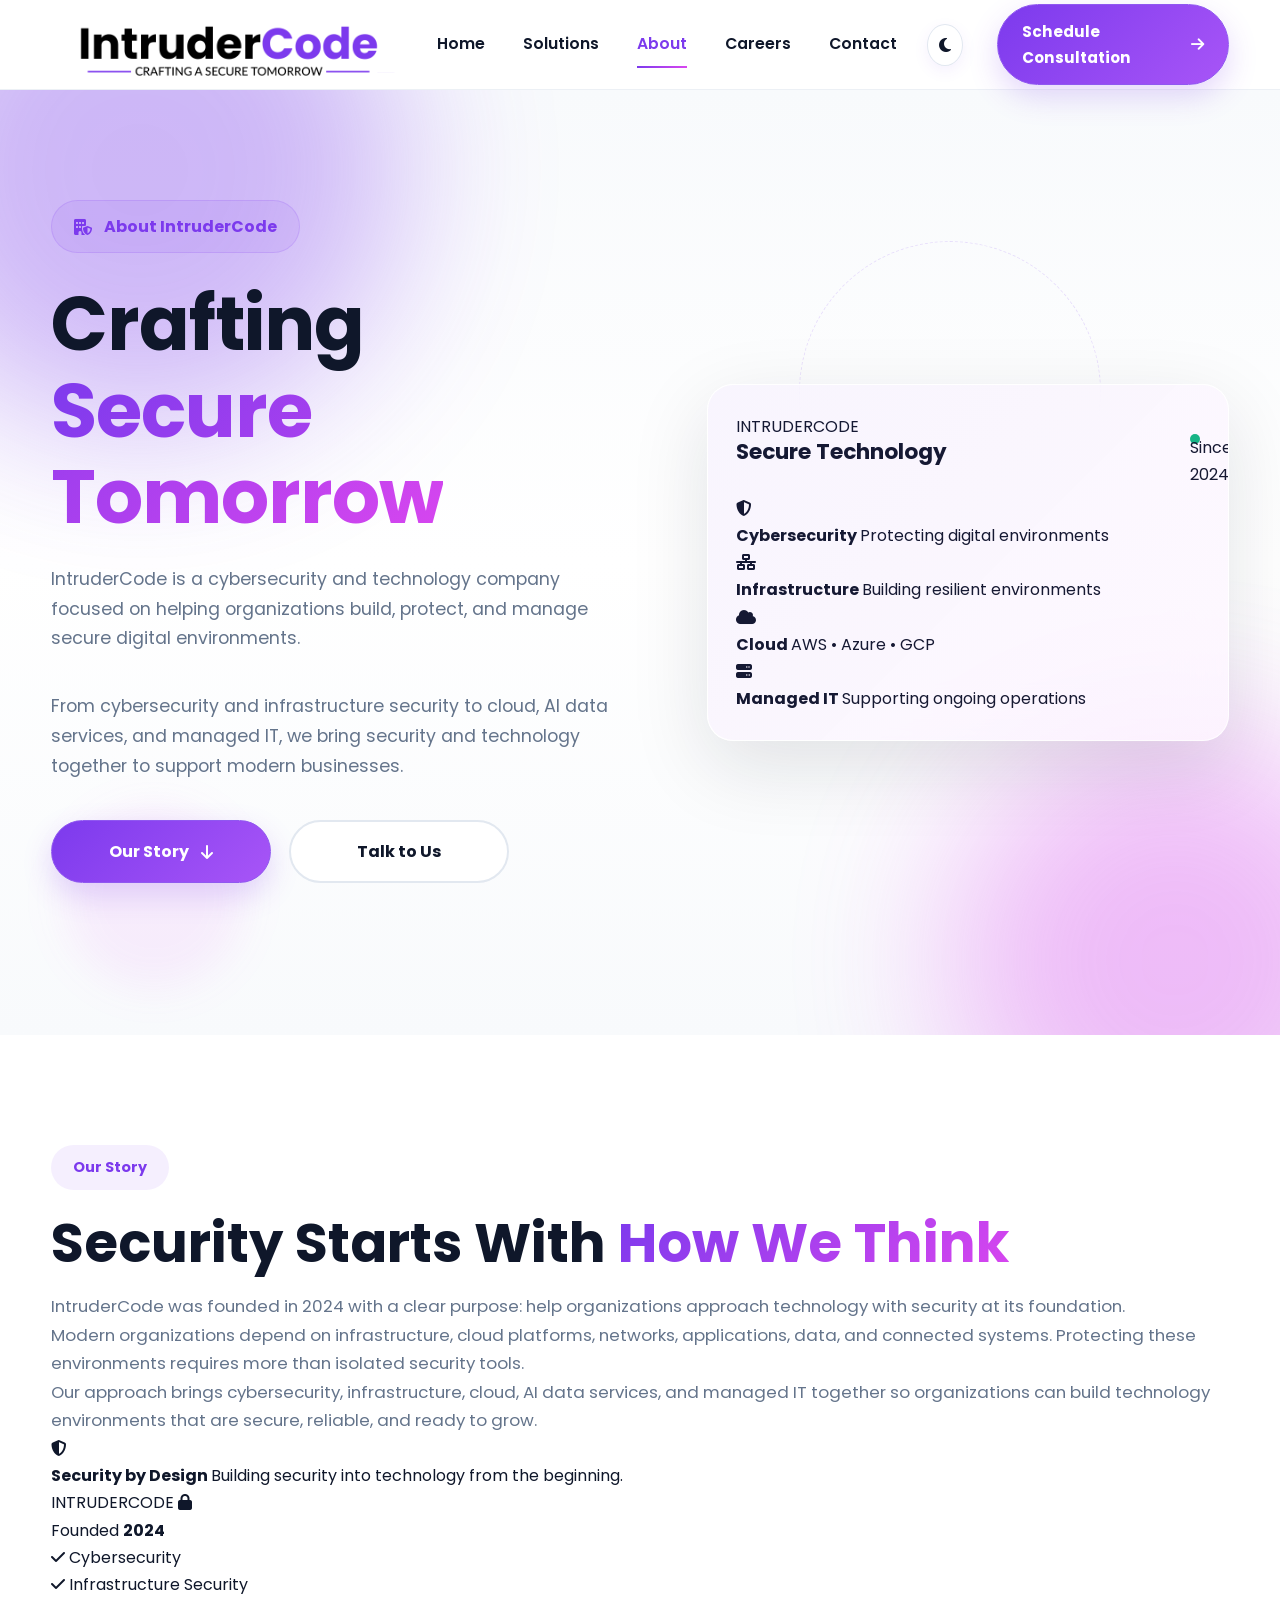
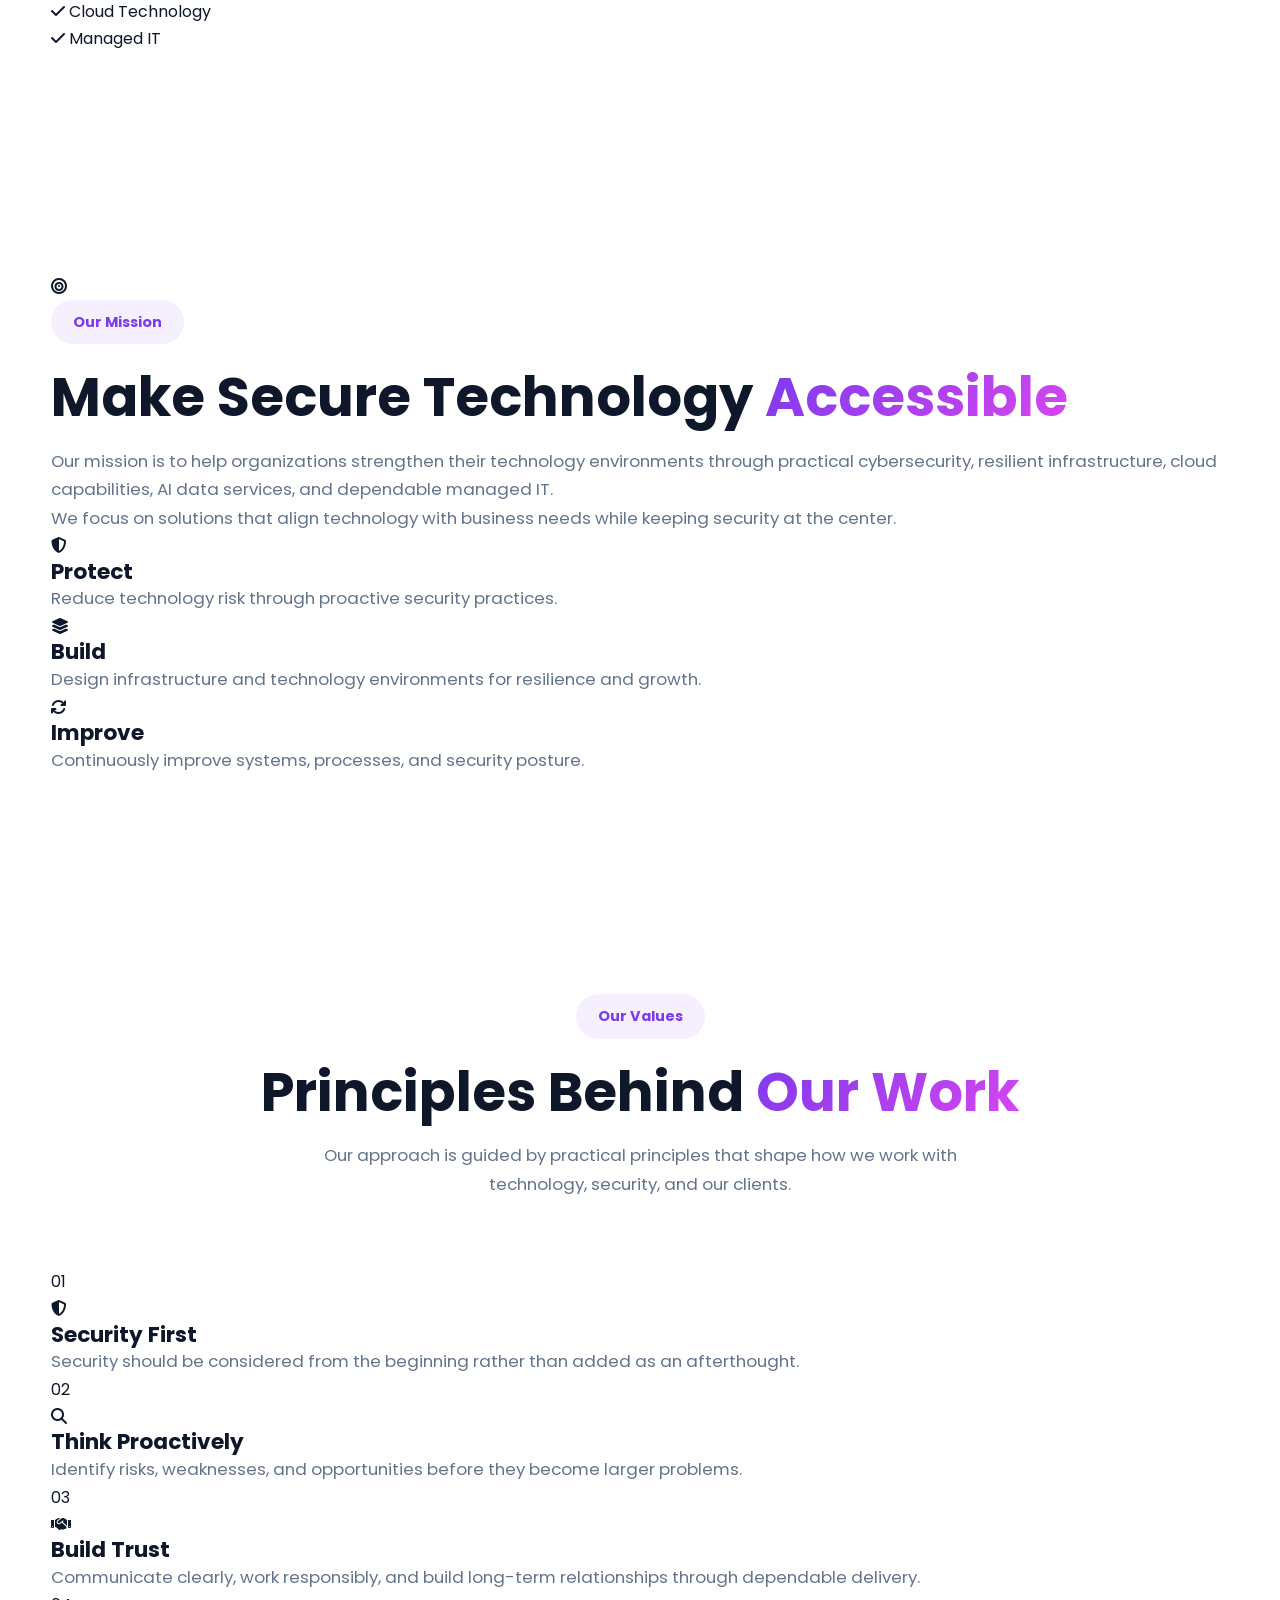
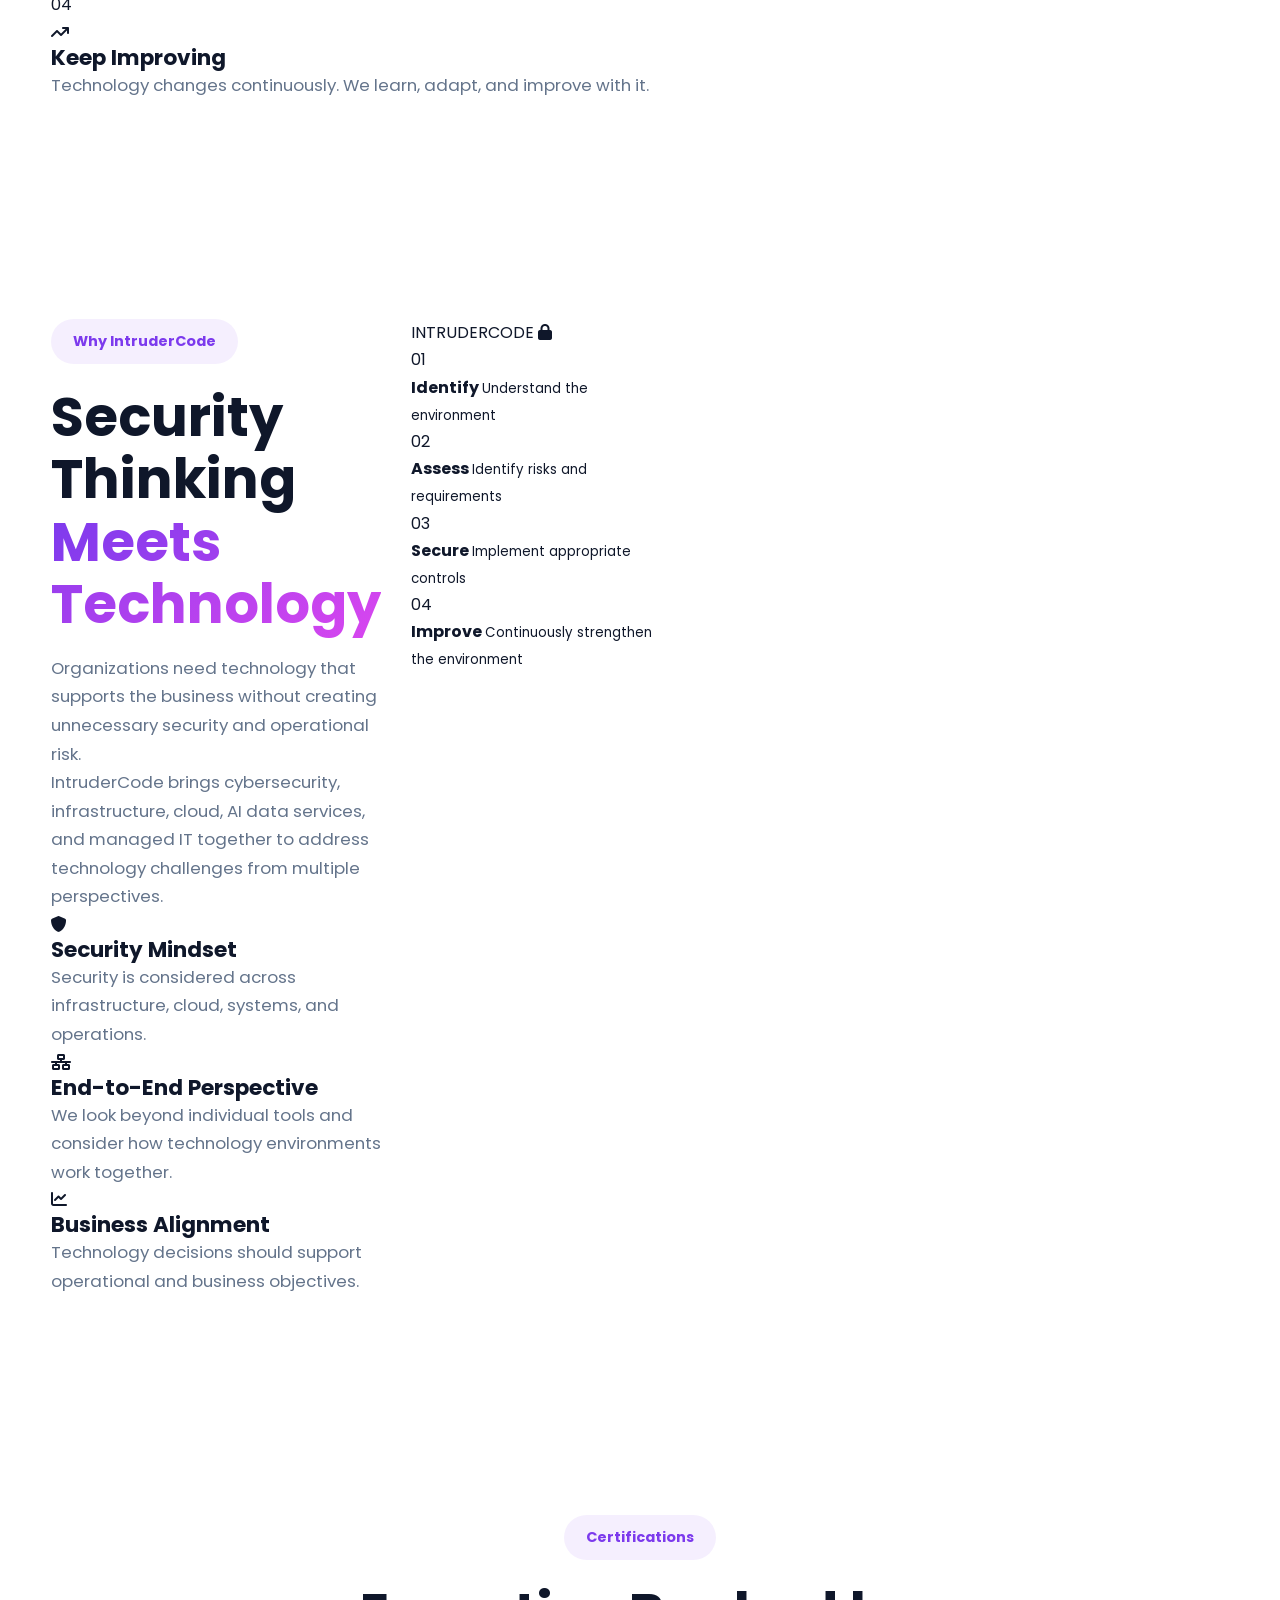
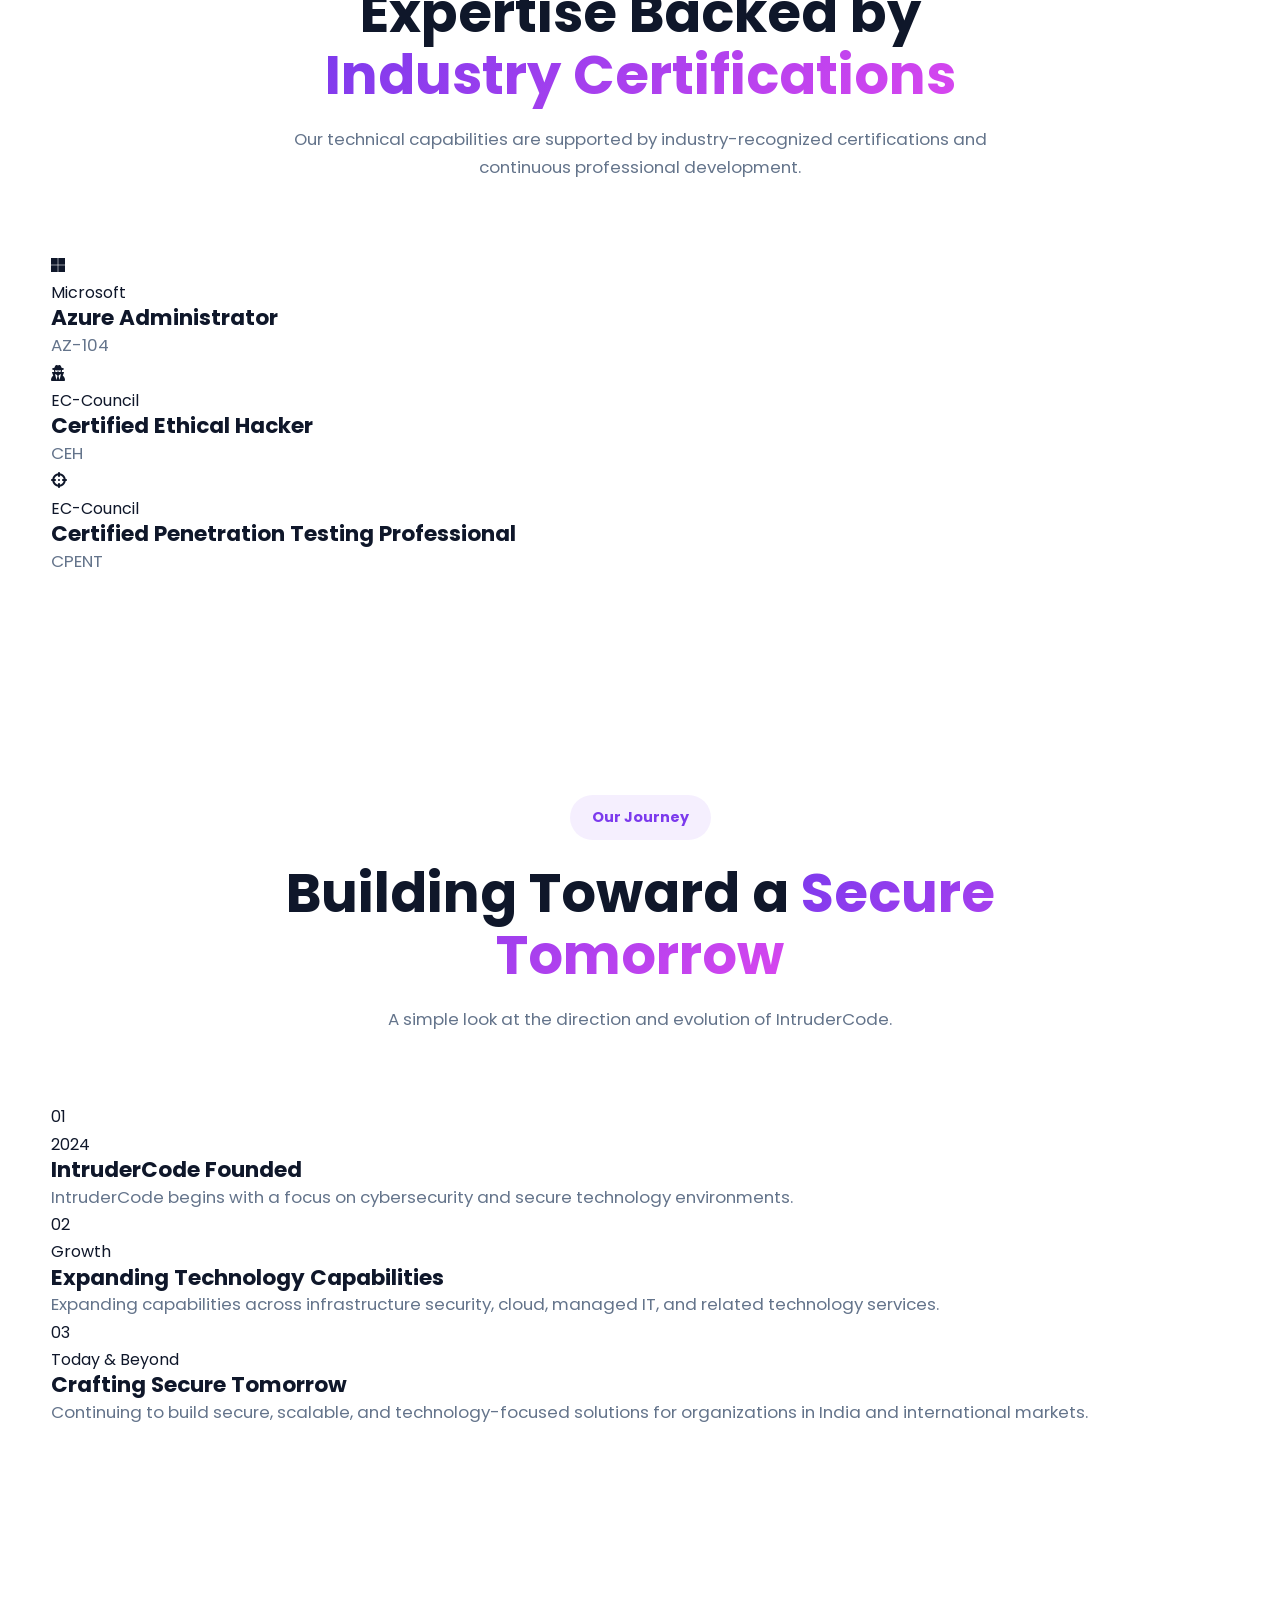
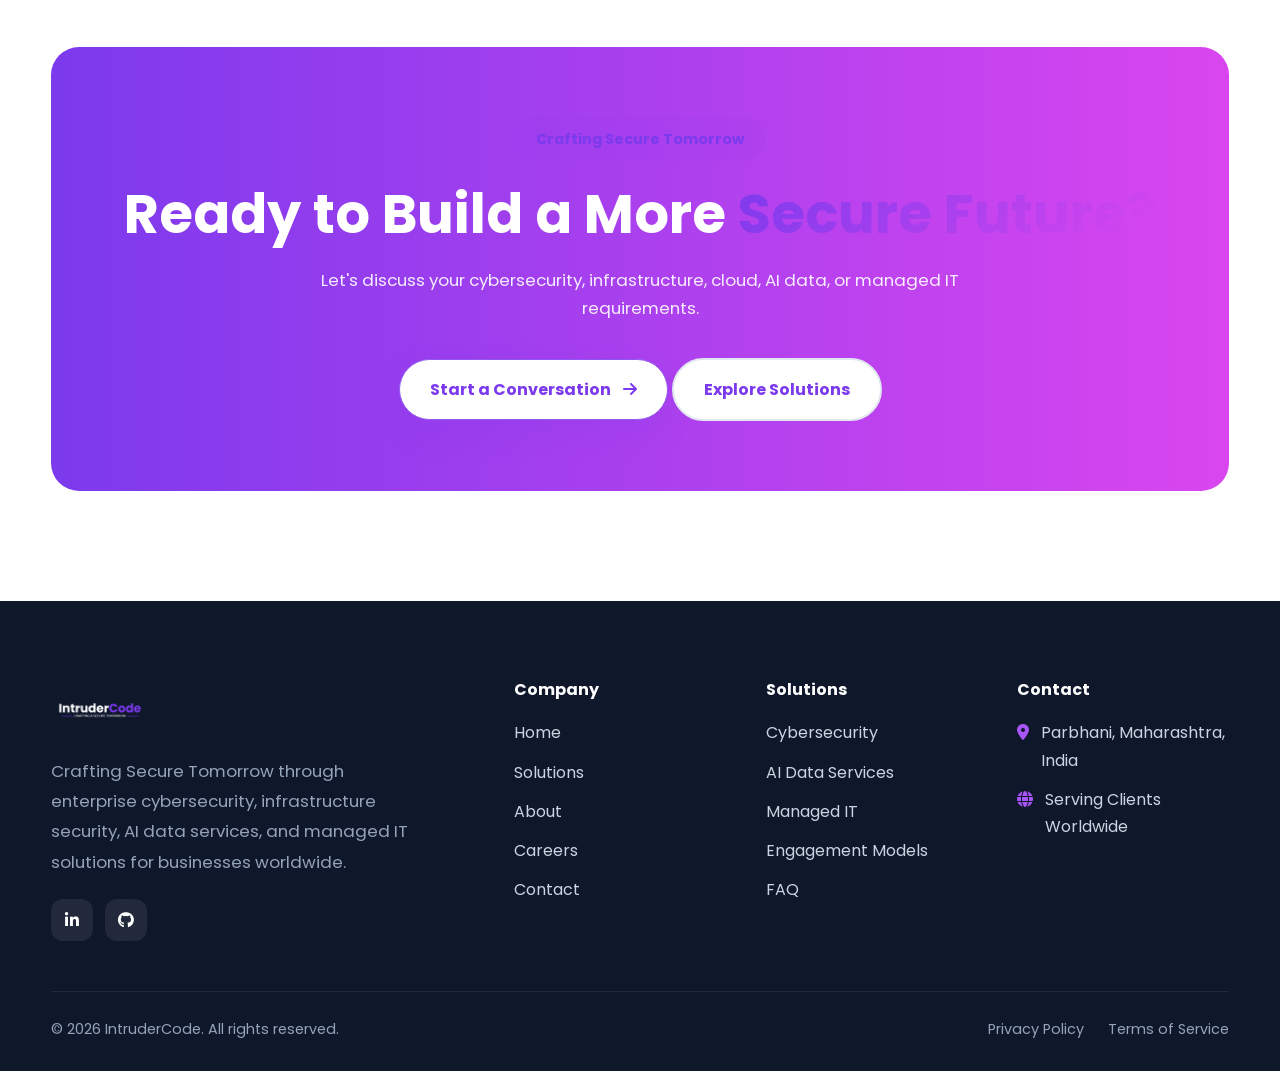
==== commit d223ff4a: "Sprint 1 — Shared Core / Global Components. v1.1" ====
--- a/about.html
+++ b/about.html
@@ -16,7 +16,7 @@
           content="IE=edge">
 
     <title>
-        About | IntruderCode
+        IntruderCode |  About
     </title>
 
     <meta name="description"
@@ -1644,14 +1644,13 @@
 
 </section>
 
+</main>
+
 
 <!-- ======================================================
-     FOOTER
+     GLOBAL FOOTER
 ======================================================= -->
 
-</main>
-
-
 <footer class="footer">
 
     <div class="container">
@@ -1660,17 +1659,21 @@
 
 
             <!-- ==================================================
-                 COMPANY
+                 BRAND
             =================================================== -->
 
             <div class="footer-brand">
 
-                <a href="index.html"
-                   class="footer-logo">
+                <a
+                    href="index.html"
+                    class="footer-logo"
+                    aria-label="IntruderCode Home"
+                >
 
                     <img
                         src="images/dark.png"
-                        alt="IntruderCode Logo">
+                        alt="IntruderCode"
+                    >
 
                 </a>
 
@@ -1687,18 +1690,28 @@
 
                 <div class="footer-social">
 
-                    <a href="#"
-                       aria-label="LinkedIn">
-
-                        <i class="fa-brands fa-linkedin-in"></i>
+                    <a
+                        href="#"
+                        aria-label="LinkedIn"
+                    >
+
+                        <i
+                            class="fa-brands fa-linkedin-in"
+                            aria-hidden="true"
+                        ></i>
 
                     </a>
 
 
-                    <a href="#"
-                       aria-label="GitHub">
-
-                        <i class="fa-brands fa-github"></i>
+                    <a
+                        href="#"
+                        aria-label="GitHub"
+                    >
+
+                        <i
+                            class="fa-brands fa-github"
+                            aria-hidden="true"
+                        ></i>
 
                     </a>
 
@@ -1708,7 +1721,7 @@
 
 
             <!-- ==================================================
-                 COMPANY LINKS
+                 COMPANY
             =================================================== -->
 
             <div class="footer-column">
@@ -1720,43 +1733,33 @@
                 <ul>
 
                     <li>
-
                         <a href="index.html">
                             Home
                         </a>
-
                     </li>
 
                     <li>
-
                         <a href="services.html">
                             Solutions
                         </a>
-
                     </li>
 
                     <li>
-
                         <a href="about.html">
                             About
                         </a>
-
                     </li>
 
                     <li>
-
                         <a href="careers.html">
                             Careers
                         </a>
-
                     </li>
 
                     <li>
-
                         <a href="contact.html">
                             Contact
                         </a>
-
                     </li>
 
                 </ul>
@@ -1777,35 +1780,33 @@
                 <ul>
 
                     <li>
-
                         <a href="services.html#cybersecurity">
                             Cybersecurity
                         </a>
-
                     </li>
 
                     <li>
-
                         <a href="services.html#ai-data-services">
                             AI Data Services
                         </a>
-
                     </li>
 
                     <li>
-
                         <a href="services.html#managed-it">
                             Managed IT
                         </a>
-
                     </li>
 
                     <li>
-
                         <a href="services.html#engagement-models">
                             Engagement Models
                         </a>
-
+                    </li>
+
+                    <li>
+                        <a href="services.html#faq">
+                            FAQ
+                        </a>
                     </li>
 
                 </ul>
@@ -1827,7 +1828,10 @@
 
                     <li>
 
-                        <i class="fa-solid fa-location-dot"></i>
+                        <i
+                            class="fa-solid fa-location-dot"
+                            aria-hidden="true"
+                        ></i>
 
                         <span>
                             Parbhani, Maharashtra, India
@@ -1838,7 +1842,10 @@
 
                     <li>
 
-                        <i class="fa-solid fa-globe"></i>
+                        <i
+                            class="fa-solid fa-globe"
+                            aria-hidden="true"
+                        ></i>
 
                         <span>
                             Serving Clients Worldwide
--- a/css/style.css
+++ b/css/style.css
@@ -917,6 +917,23 @@
 
 }
 
+html[data-theme="dark"] .header.scrolled {
+
+    background:
+        color-mix(
+            in srgb,
+            var(--surface) 92%,
+            transparent
+        );
+
+    box-shadow:
+        0 12px 35px var(--black-35);
+
+    border-bottom:
+        1px solid var(--border);
+
+}
+
 /* ==========================================================
    09. NAVBAR
 ========================================================== */
@@ -1221,16 +1238,16 @@
 ========================================================== */
 
 .nav-links a:focus-visible,
-
 .menu-btn:focus-visible,
-
-.btn:focus-visible{
-
-    outline:3px solid var(--primary-25);
-
-    outline-offset:4px;
-
-    border-radius:8px;
+.theme-toggle:focus-visible,
+.btn:focus-visible {
+
+    outline:
+        3px solid var(--primary-25);
+
+    outline-offset: 4px;
+
+    border-radius: 8px;
 
 }
 
@@ -2953,51 +2970,136 @@
 
 }
 
-.social-links{
-
-    display:flex;
-
-    gap:14px;
-
-    margin-top:20px;
-
-}
-
-.social-links a{
-
-    width:42px;
-
-    height:42px;
-
-    display:flex;
-
-    align-items:center;
-
-    justify-content:center;
-
-    border-radius:12px;
-
-    background:var(--white-08);
-
-    transition:var(--transition);
-
-}
-
-.social-links a:hover{
-
-    background:var(--primary);
+/* ==========================================================
+   FOOTER SOCIAL
+========================================================== */
+
+.footer-social {
+
+    display: flex;
+
+    gap: 12px;
+
+    margin-top: 22px;
+
+}
+
+.footer-social a {
+
+    width: 42px;
+
+    height: 42px;
+
+    display: inline-flex;
+
+    align-items: center;
+
+    justify-content: center;
+
+    border-radius: 12px;
+
+    background: var(--white-08);
 
     color: var(--white);
 
-}
-
-.footer-bottom{
-
-    border-top:1px solid var(--white-08);
-
-    padding-top:25px;
-
-    text-align:center;
+    transition: var(--transition);
+
+}
+
+.footer-social a:hover {
+
+    background: var(--primary);
+
+    color: var(--white);
+
+    transform: translateY(-2px);
+
+}
+
+/* ==========================================================
+   FOOTER CONTACT
+========================================================== */
+
+.footer-contact {
+
+    display: flex;
+
+    flex-direction: column;
+
+    gap: 14px;
+
+}
+
+.footer-contact li {
+
+    display: flex;
+
+    align-items: flex-start;
+
+    gap: 12px;
+
+    color: var(--gray-300);
+
+}
+
+.footer-contact i {
+
+    color: var(--primary-light);
+
+    margin-top: 5px;
+
+}
+
+.footer-bottom {
+
+    display: flex;
+
+    align-items: center;
+
+    justify-content: space-between;
+
+    gap: 20px;
+
+    border-top:
+        1px solid var(--white-08);
+
+    padding-top: 25px;
+
+}
+
+.footer-bottom p {
+
+    margin: 0;
+
+    color: var(--gray-400);
+
+    font-size: .9rem;
+
+}
+
+.footer-legal {
+
+    display: flex;
+
+    align-items: center;
+
+    gap: 24px;
+
+}
+
+.footer-legal a {
+
+    color: var(--gray-400);
+
+    font-size: .9rem;
+
+    transition: var(--transition);
+
+}
+
+.footer-legal a:hover {
+
+    color: var(--white);
 
 }
 
@@ -3012,6 +3114,12 @@
     margin: 0;
 
     line-height: 1.8;
+
+}
+
+.footer-column {
+
+    min-width: 0;
 
 }
 
--- a/css/responsive.css
+++ b/css/responsive.css
@@ -733,7 +733,7 @@
 
     }
 
-    .social-links{
+    .footer-social{
 
         justify-content:center;
 
@@ -1194,23 +1194,20 @@
 
 
 /* ==========================================================
-   GLOBAL FOOTER
+   GLOBAL FOOTER — RESPONSIVE
 ========================================================== */
 
 @media (max-width: 768px) {
 
     .footer-grid {
 
-        grid-template-columns: repeat(
-            2,
-            minmax(0, 1fr)
-        );
+        grid-template-columns:
+            repeat(2, minmax(0, 1fr));
 
         gap: 35px;
 
     }
 
-
     .footer-brand {
 
         grid-column: 1 / -1;
@@ -1219,6 +1216,11 @@
 
     }
 
+    .footer-social {
+
+        justify-content: flex-start;
+
+    }
 
     .footer-bottom {
 
@@ -1227,7 +1229,6 @@
         align-items: flex-start;
 
     }
-
 
     .footer-legal {
 
@@ -1249,7 +1250,6 @@
 
     }
 
-
     .footer-grid {
 
         grid-template-columns: 1fr;
@@ -1258,10 +1258,15 @@
 
     }
 
-
     .footer-brand {
 
         grid-column: auto;
+
+    }
+
+    .footer-social {
+
+        justify-content: center;
 
     }
 
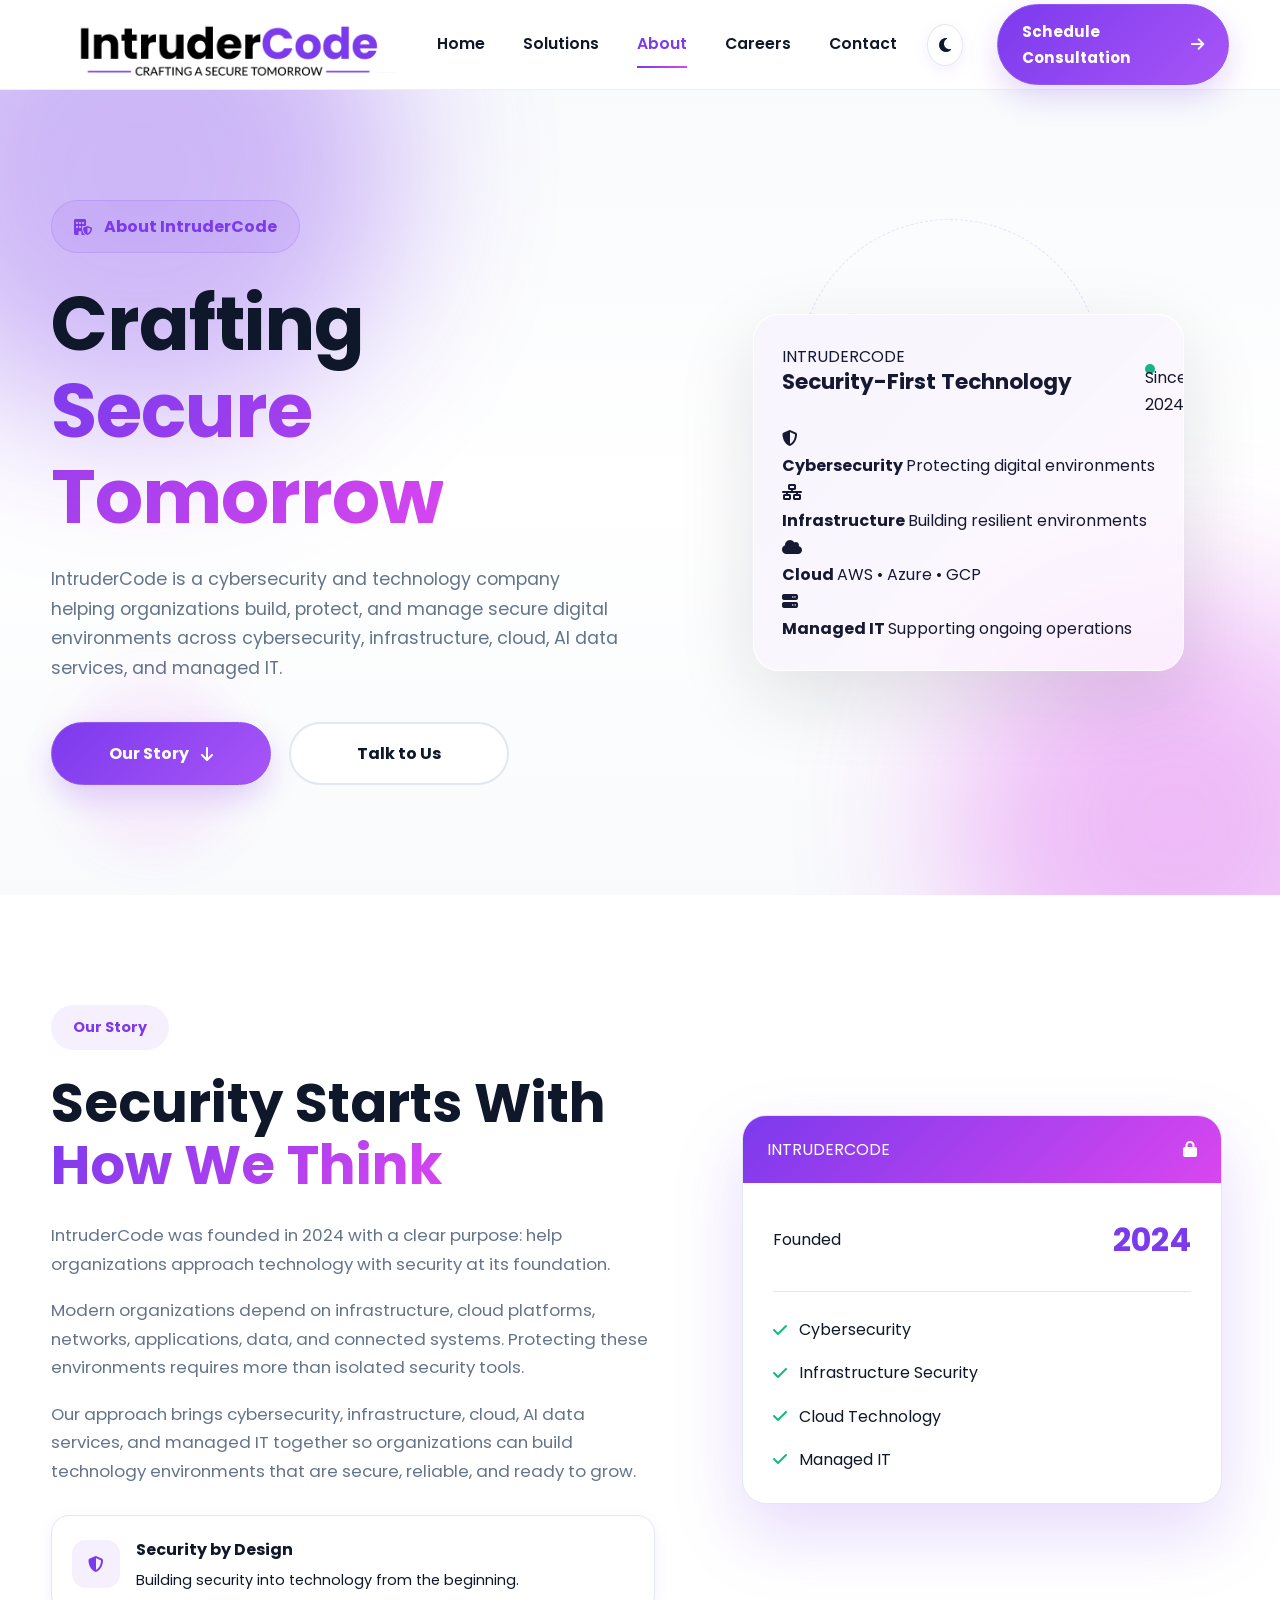
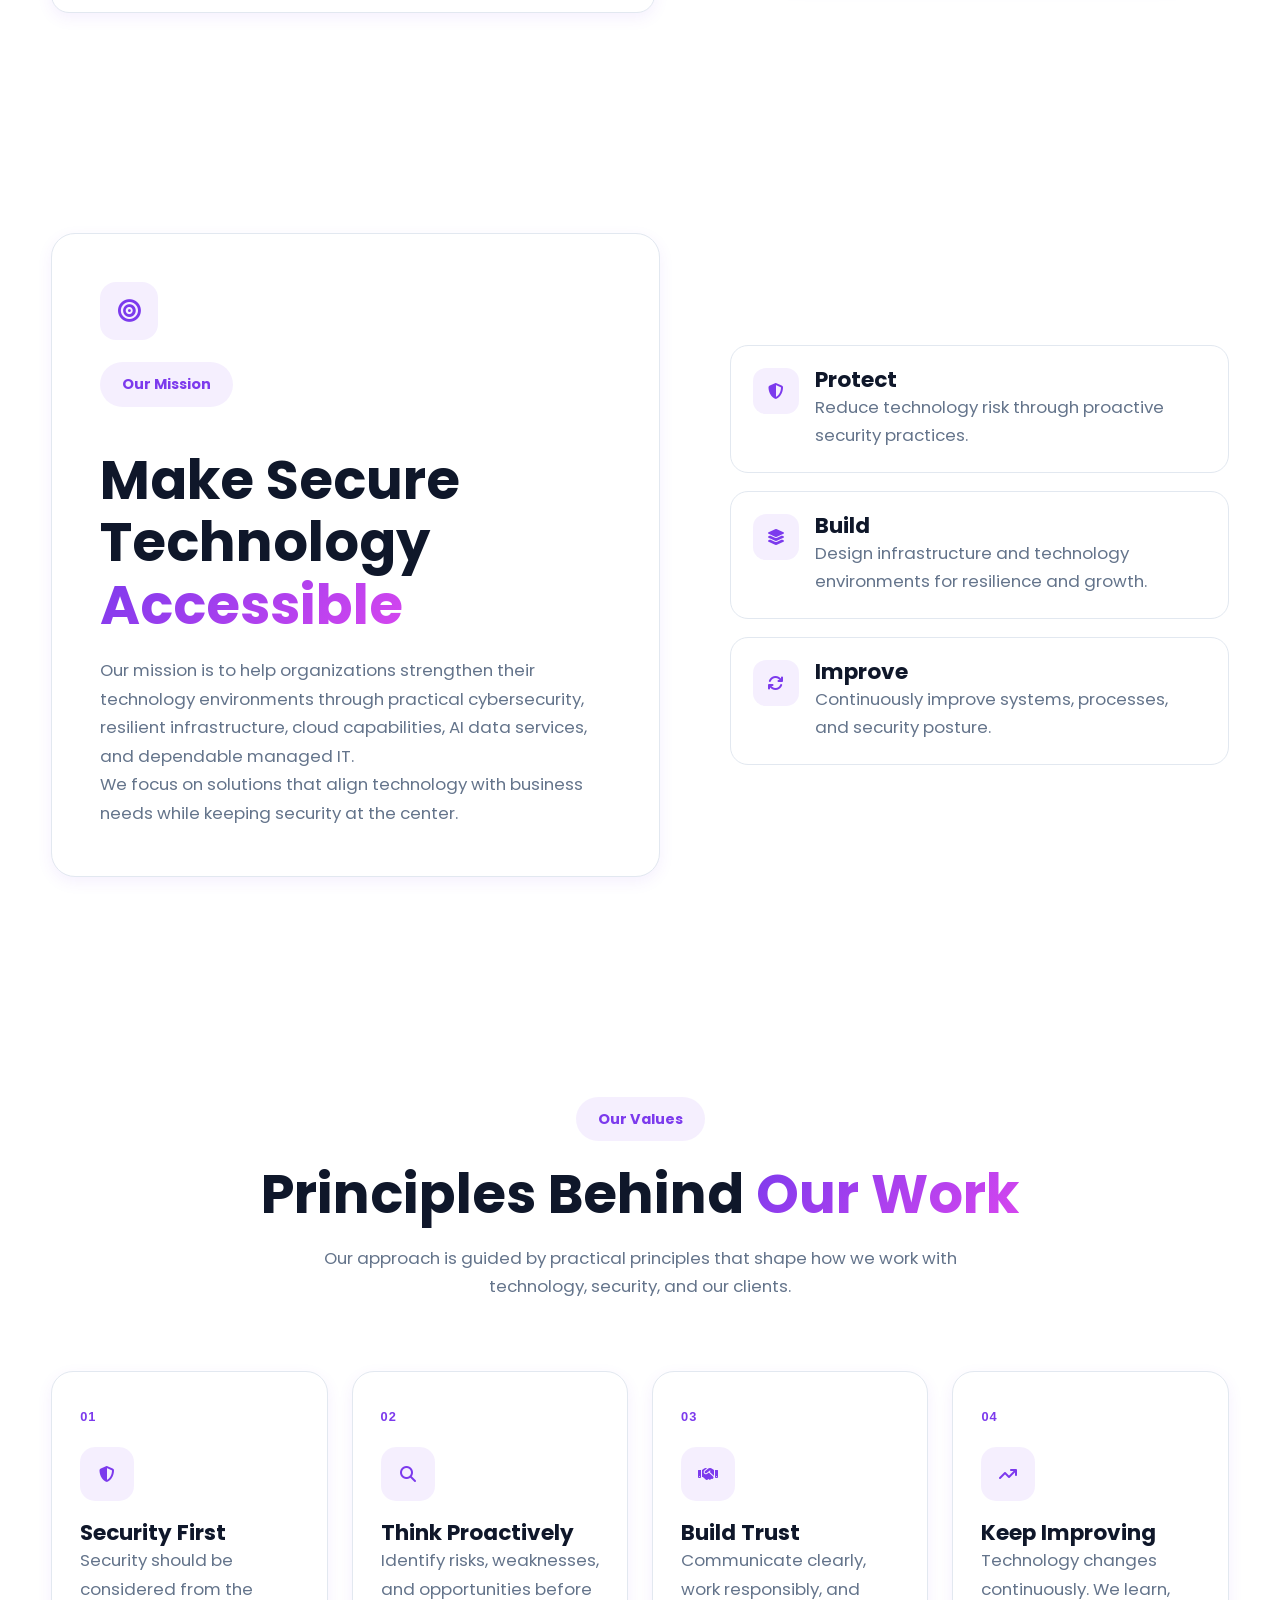
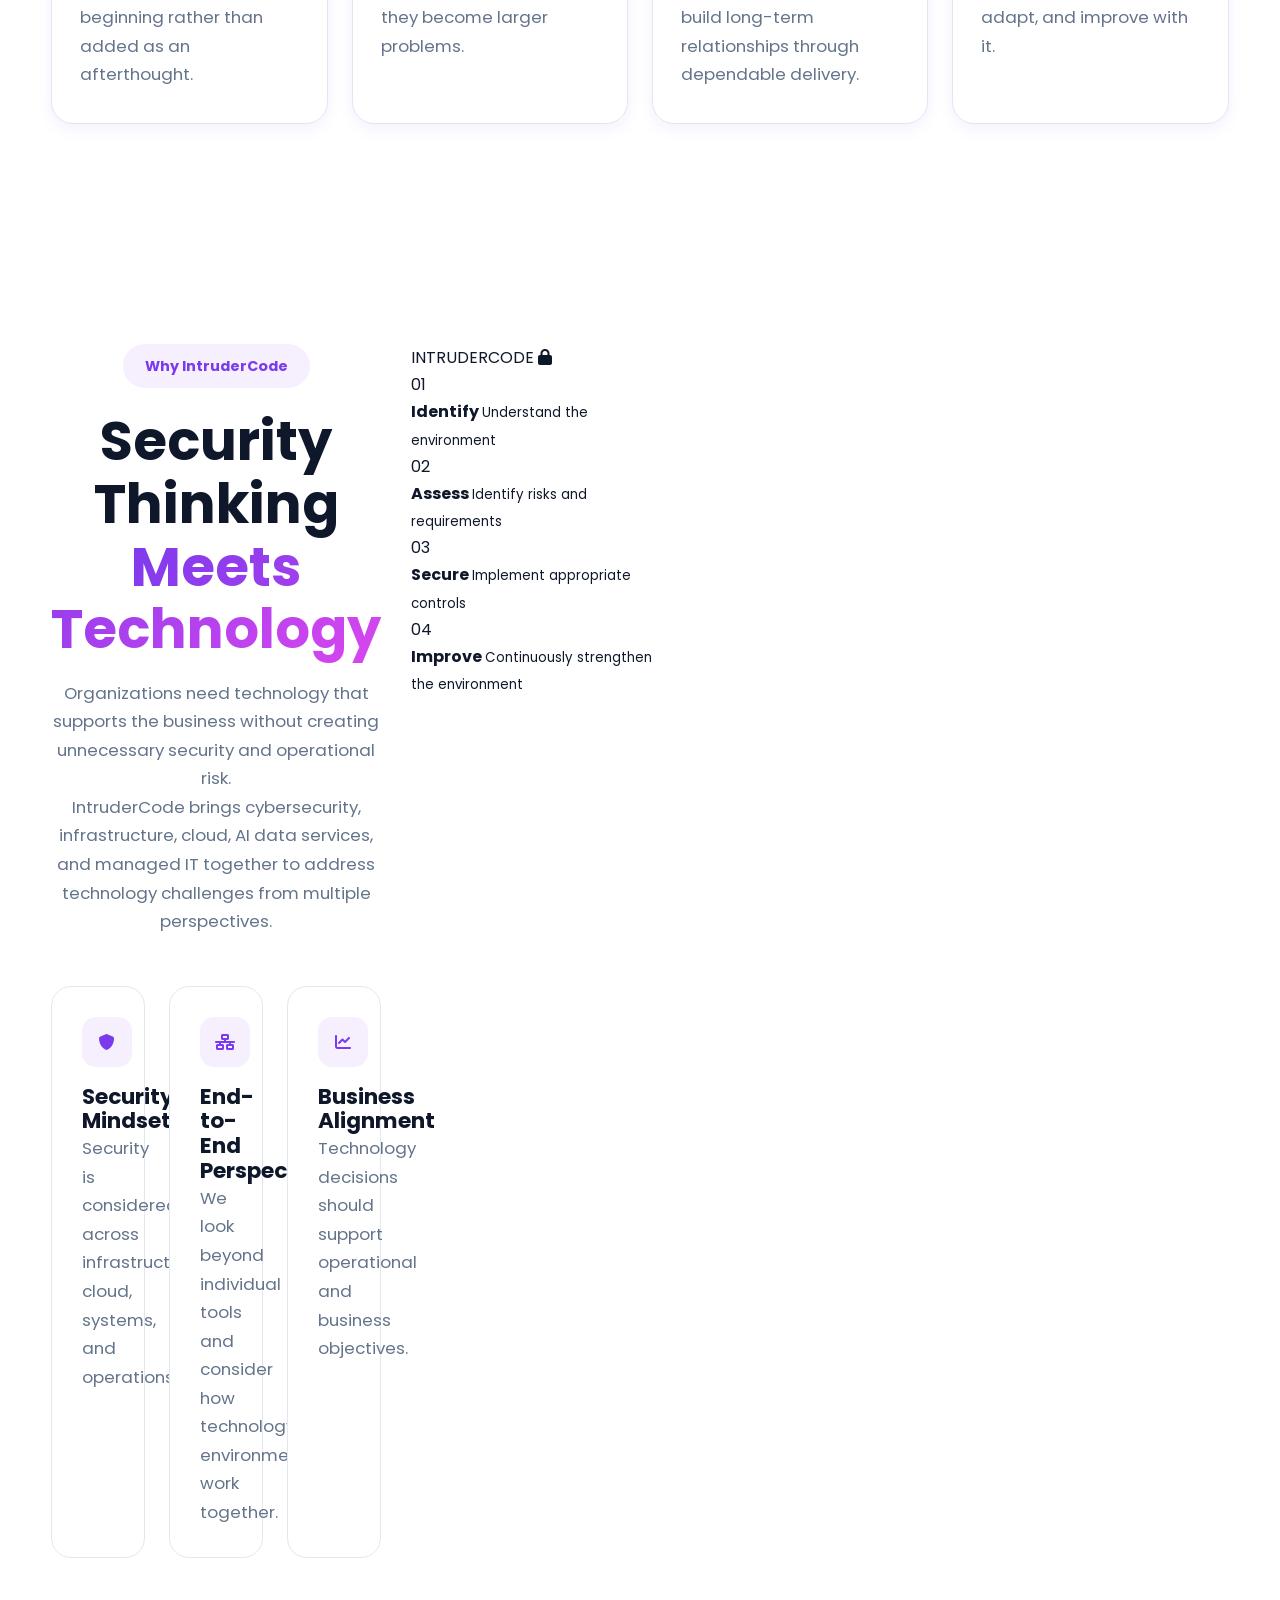
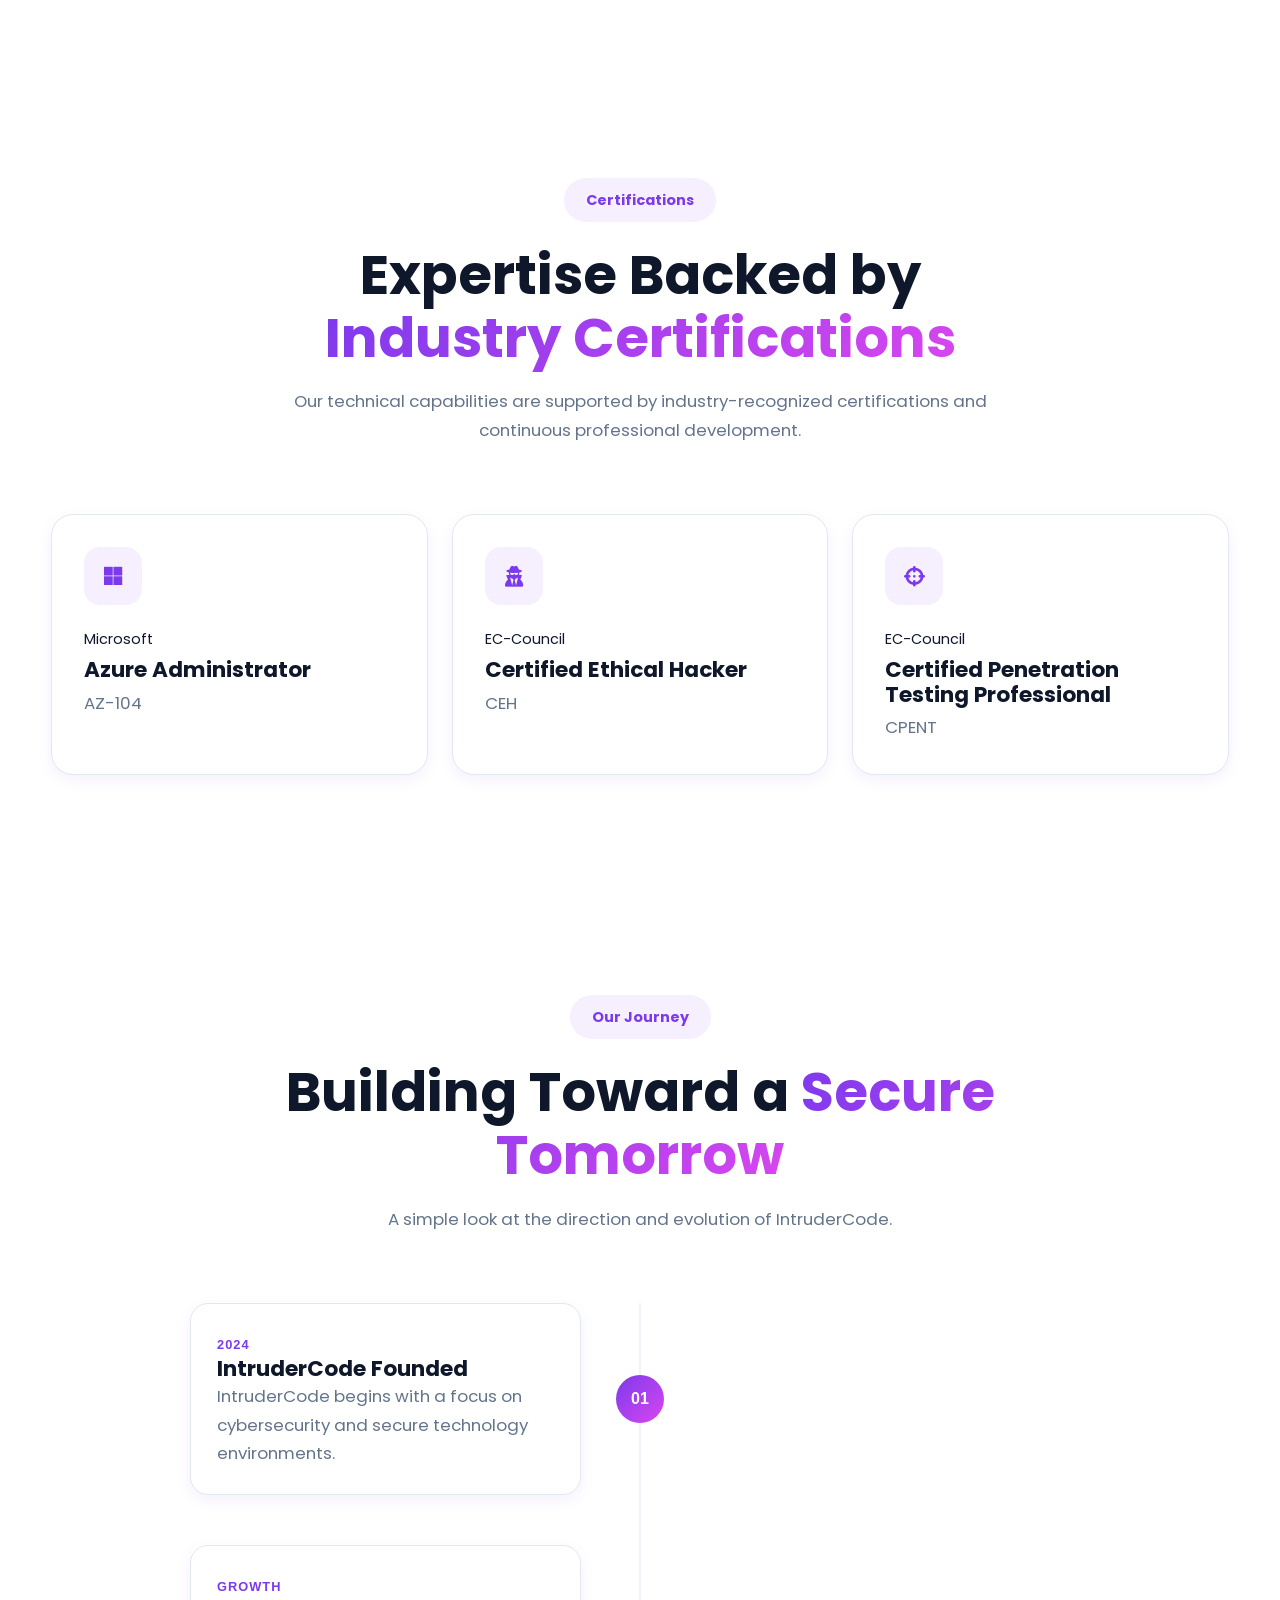
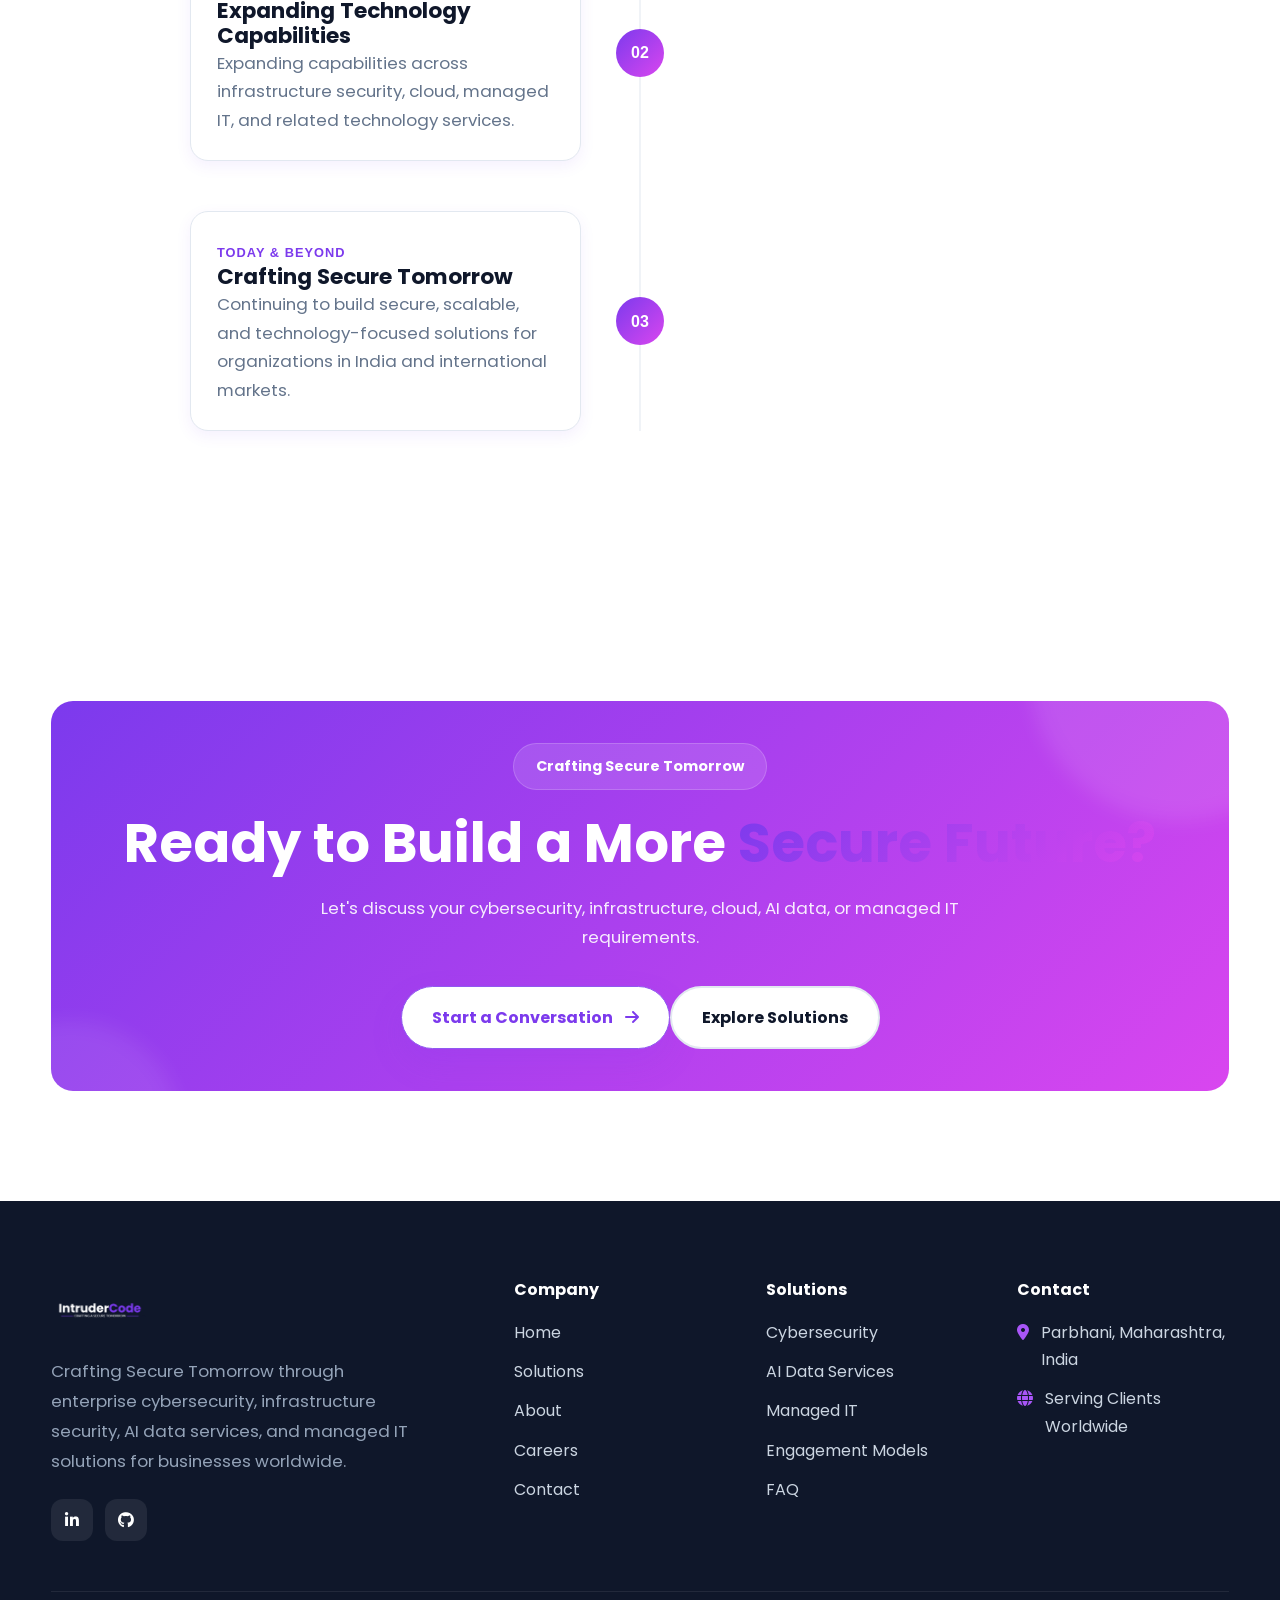
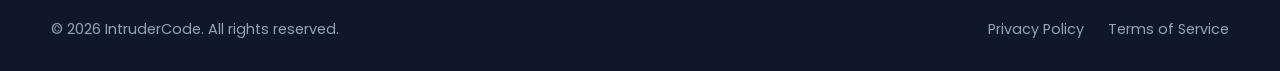
==== commit b45333ec: "Sprint 3 About Page v1.1" ====
--- a/about.html
+++ b/about.html
@@ -293,21 +293,11 @@
 
                 <p>
 
-                    IntruderCode is a cybersecurity and
-                    technology company focused on helping
-                    organizations build, protect, and
-                    manage secure digital environments.
-
-                </p>
-
-
-                <p>
-
-                    From cybersecurity and infrastructure
-                    security to cloud, AI data services,
-                    and managed IT, we bring security and
-                    technology together to support modern
-                    businesses.
+                    IntruderCode is a cybersecurity and technology
+                    company helping organizations build, protect,
+                    and manage secure digital environments across
+                    cybersecurity, infrastructure, cloud, AI data
+                    services, and managed IT.
 
                 </p>
 
@@ -355,7 +345,7 @@
 
                             <h3>
 
-                                Secure Technology
+                                Security-First Technology
 
                             </h3>
 
--- a/css/style.css
+++ b/css/style.css
@@ -542,7 +542,7 @@
 .solution-card,
 .why-card,
 .trust-card,
-.industry-item,
+.industry-card,
 .status-card,
 .process-item,
 .cta-box,
@@ -1414,6 +1414,66 @@
 }
 
 /* ==========================================================
+   HOMEPAGE — PRIMARY SOLUTION
+========================================================== */
+
+.solution-card-primary {
+
+    border-color:
+        var(--primary-25);
+
+    box-shadow:
+        var(--shadow);
+
+    transform:
+        translateY(-4px);
+
+}
+
+
+.solution-card-primary:hover {
+
+    transform:
+        translateY(-10px);
+
+    border-color:
+        var(--primary);
+
+    box-shadow:
+        var(--shadow-lg);
+
+}
+
+.solution-label {
+
+    display: inline-flex;
+
+    align-self: flex-start;
+
+    margin-bottom: 20px;
+
+    padding: 6px 12px;
+
+    border-radius: 999px;
+
+    background: var(--primary-08);
+
+    color: var(--primary);
+
+    border:
+        1px solid var(--primary-15);
+
+    font-size: .72rem;
+
+    font-weight: 700;
+
+    letter-spacing: .04em;
+
+    text-transform: uppercase;
+
+}
+
+/* ==========================================================
    HERO CONTENT
 ========================================================== */
 
@@ -1483,7 +1543,7 @@
 
     flex-wrap:wrap;
 
-    margin-bottom:42px;
+    margin-bottom:0;
 
 }
 
@@ -1494,198 +1554,315 @@
 }
 
 /* ==========================================================
-   HERO FEATURES
-========================================================== */
-
-.hero-features{
-
-    display:grid;
-
-    grid-template-columns:repeat(2,1fr);
-
-    gap:18px;
-
-    max-width:520px;
-
-}
-
-.feature-item{
+   HOMEPAGE — HERO FEATURES
+========================================================== */
+
+.hero-features {
+
+    display: flex;
+
+    flex-wrap: wrap;
+
+    align-items: center;
+
+    gap: 18px 24px;
+
+    margin-top: 28px;
+
+}
+
+
+.feature-item {
+
+    display: inline-flex;
+
+    align-items: center;
+
+    gap: 8px;
+
+    font-size: .88rem;
+
+    font-weight: 600;
+
+    color: var(--text);
+
+}
+
+
+.feature-item i {
+
+    color: var(--success);
+
+    font-size: .9rem;
+
+}
+
+/* ==========================================================
+   HERO DECORATION
+========================================================== */
+
+.hero::before{
+
+    content:"";
+
+    position:absolute;
+
+    width:300px;
+
+    height:300px;
+
+    border-radius:50%;
+
+    border:1px dashed var(--primary-15);
+
+    right:14%;
+
+    top:16%;
+
+    animation:rotateCircle 30s linear infinite;
+
+}
+
+.hero::after{
+
+    content:"";
+
+    position:absolute;
+
+    width:180px;
+
+    height:180px;
+
+    border-radius:50%;
+
+    background:var(--accent-08);
+
+    left:5%;
+
+    bottom:5%;
+
+    filter:blur(20px);
+
+}
+
+@keyframes rotateCircle{
+
+    from{
+
+        transform:rotate(0deg);
+
+    }
+
+    to{
+
+        transform:rotate(360deg);
+
+    }
+
+}
+
+/* ==========================================================
+   18. HERO VISUAL
+========================================================== */
+
+.hero-visual{
+
+    position:relative;
 
     display:flex;
 
+    justify-content:center;
+
     align-items:center;
 
-    gap:12px;
-
-    color:var(--text);
-
-    font-weight:600;
-
-    background:var(--white-85);
-
-    border:1px solid var(--border);
-
-    border-radius:14px;
-
-    padding:16px 18px;
-
-    box-shadow:var(--shadow-sm);
-
-    transition:var(--transition);
-
-}
-
-.feature-item:hover{
-
-    transform:translateY(-5px);
-
-    border-color:var(--primary-25);
-
-}
-
-.feature-item i{
-
-    color:var(--success);
-
-    font-size:1.05rem;
-
-}
-
-/* ==========================================================
-   HERO DECORATION
-========================================================== */
-
-.hero::before{
+}
+
+/* ==========================================================
+   SECURITY DASHBOARD
+========================================================== */
+
+.dashboard{
+
+    position:relative;
+
+    width:100%;
+
+    max-width:560px;
+
+    background:var(--white-78);
+
+    backdrop-filter:blur(24px);
+
+    -webkit-backdrop-filter:blur(24px);
+
+    border:1px solid var(--white-55);
+
+    border-radius:26px;
+
+    padding:28px;
+
+    box-shadow:
+
+        0 25px 80px var(--ink-12);
+
+    overflow:hidden;
+
+    z-index:2;
+
+}
+
+.dashboard::before{
 
     content:"";
 
     position:absolute;
 
-    width:300px;
-
-    height:300px;
-
-    border-radius:50%;
-
-    border:1px dashed var(--primary-15);
-
-    right:14%;
-
-    top:16%;
-
-    animation:rotateCircle 30s linear infinite;
-
-}
-
-.hero::after{
-
-    content:"";
-
-    position:absolute;
-
-    width:180px;
-
-    height:180px;
-
-    border-radius:50%;
-
-    background:var(--accent-08);
-
-    left:5%;
-
-    bottom:5%;
-
-    filter:blur(20px);
-
-}
-
-@keyframes rotateCircle{
-
-    from{
-
-        transform:rotate(0deg);
-
-    }
-
-    to{
-
-        transform:rotate(360deg);
-
-    }
-
-}
-
-/* ==========================================================
-   18. HERO VISUAL
-========================================================== */
-
-.hero-visual{
-
-    position:relative;
-
-    display:flex;
-
-    justify-content:center;
-
-    align-items:center;
-
-}
-
-/* ==========================================================
-   SECURITY DASHBOARD
-========================================================== */
-
-.dashboard{
-
-    position:relative;
-
-    width:100%;
-
-    max-width:560px;
-
-    background:var(--white-78);
-
-    backdrop-filter:blur(24px);
-
-    -webkit-backdrop-filter:blur(24px);
-
-    border:1px solid var(--white-55);
-
-    border-radius:26px;
-
-    padding:28px;
+    inset:0;
+
+    background:
+
+        linear-gradient(
+
+            135deg,
+
+            var(--primary-05),
+
+            var(--accent-04)
+
+        );
+
+    pointer-events:none;
+
+}
+
+/* ==========================================================
+   HOMEPAGE — INDUSTRIES
+========================================================== */
+
+.industries {
+
+    background: var(--surface);
+
+}
+
+
+.industries-grid {
+
+    display: grid;
+
+    grid-template-columns:
+        repeat(3, minmax(0, 1fr));
+
+    gap: 24px;
+
+}
+
+
+.industry-card {
+
+    background: var(--background);
+
+    border:
+        1px solid var(--border);
+
+    border-radius: 22px;
+
+    padding: 32px;
+
+    transition: var(--transition);
+
+    box-shadow: var(--shadow-sm);
+
+}
+
+
+.industry-card:hover {
+
+    transform:
+        translateY(-8px);
+
+    border-color:
+        var(--primary-25);
 
     box-shadow:
-
-        0 25px 80px var(--ink-12);
-
-    overflow:hidden;
-
-    z-index:2;
-
-}
-
-.dashboard::before{
-
-    content:"";
-
-    position:absolute;
-
-    inset:0;
+        var(--shadow-lg);
+
+}
+
+
+.industry-icon {
+
+    width: 58px;
+
+    height: 58px;
+
+    display: inline-flex;
+
+    align-items: center;
+
+    justify-content: center;
+
+    margin-bottom: 20px;
+
+    border-radius: 16px;
 
     background:
-
-        linear-gradient(
-
-            135deg,
-
-            var(--primary-05),
-
-            var(--accent-04)
-
-        );
-
-    pointer-events:none;
+        var(--primary-08);
+
+    color:
+        var(--primary);
+
+    font-size: 24px;
+
+}
+
+
+.industry-card h3 {
+
+    margin-bottom: 10px;
+
+}
+
+
+.industry-card p {
+
+    margin: 0;
+
+}
+
+.industry-arrow {
+
+    display: inline-flex;
+
+    align-items: center;
+
+    justify-content: center;
+
+    width: 36px;
+
+    height: 36px;
+
+    margin-top: 20px;
+
+    border-radius: 50%;
+
+    background: var(--primary-08);
+
+    color: var(--primary);
+
+    transition: var(--transition);
+
+}
+
+
+.industry-card:hover .industry-arrow {
+
+    background: var(--primary);
+
+    color: var(--white);
+
+    transform:
+        translateX(4px);
 
 }
 
@@ -2399,110 +2576,166 @@
     background:var(--surface);
 
 }
-
-.industry-grid{
-
-    display:grid;
-
-    grid-template-columns:repeat(3,1fr);
-
-    gap:26px;
-
-}
-
-.industry-item{
-
-    background:var(--surface);
-
-    border:1px solid var(--border);
-
-    border-radius:20px;
-
-    padding:30px;
-
-    display:flex;
-
-    align-items:center;
-
-    gap:18px;
-
-    transition:var(--transition);
-
-    box-shadow:var(--shadow-sm);
-
-}
-
-.industry-item:hover{
-
-    transform:translateY(-8px);
-
-    border-color:var(--primary-25);
-
-    box-shadow:var(--shadow);
-
-}
-
-.industry-item i{
-
-    width:60px;
-
-    height:60px;
-
-    border-radius:18px;
-
-    display:flex;
-
-    align-items:center;
-
-    justify-content:center;
-
-    background:var(--primary-08);
-
-    color:var(--primary);
-
-    font-size:24px;
-
-}
-
-.industry-item span{
-
-    font-size:1.05rem;
-
-    font-weight:600;
-
-    color:var(--text);
-
-}
-
 /* ==========================================================
    22. SHARED CARD EFFECTS
 ========================================================== */
 
 .trust-card,
 .solution-card,
-.industry-item{
-
-    position:relative;
-
-    overflow:hidden;
-
-}
+.industry-card {
+
+    position: relative;
+
+    overflow: hidden;
+
+}
+
 
 .trust-card::before,
 .solution-card::before,
-.industry-item::before{
-
-    content:"";
-
-    position:absolute;
-
-    top:0;
-
-    left:-120%;
-
-    width:60%;
-
-    height:100%;
+.industry-card::before {
+
+    content: "";
+
+    position: absolute;
+
+    top: 0;
+
+    left: -120%;
+
+    width: 45%;
+
+    height: 100%;
+
+    opacity: .35;
+
+    background:
+        linear-gradient(
+            90deg,
+            transparent,
+            var(--primary),
+            transparent
+        );
+
+    transform:
+        skewX(-25deg);
+
+}
+
+
+.trust-card:hover::before,
+.solution-card:hover::before,
+.industry-card:hover::before {
+
+    animation:
+        cardShine .9s forwards;
+
+}
+
+
+@keyframes cardShine {
+
+    to {
+
+        left: 160%;
+
+    }
+
+}
+
+/* ==========================================================
+   23. SECTION SPACING HELPERS
+========================================================== */
+
+.solutions .section-heading,
+.industries .section-heading,
+.trust .section-heading{
+
+    margin-bottom:70px;
+
+}
+
+.section-heading h2{
+
+    max-width:760px;
+
+    margin-inline:auto;
+
+}
+
+.section-heading p{
+
+    max-width:700px;
+
+    margin-inline:auto;
+
+}
+
+/* ==========================================================
+   24. WHY CHOOSE US
+========================================================== */
+
+.why-us{
+
+    background:var(--background);
+
+}
+
+.why-grid{
+
+    display:grid;
+
+    grid-template-columns:repeat(4,1fr);
+
+    gap:30px;
+
+}
+
+.why-card{
+
+    background:var(--surface);
+
+    border:1px solid var(--border);
+
+    border-radius:22px;
+
+    padding:40px 30px;
+
+    text-align:center;
+
+    transition:var(--transition);
+
+    box-shadow:var(--shadow-sm);
+
+}
+
+.why-card:hover{
+
+    transform:translateY(-10px);
+
+    box-shadow:var(--shadow-lg);
+
+    border-color:var(--primary-25);
+
+}
+
+.why-card i{
+
+    width:72px;
+
+    height:72px;
+
+    margin:auto;
+
+    margin-bottom:22px;
+
+    display:flex;
+
+    align-items:center;
+
+    justify-content:center;
+
+    border-radius:20px;
 
     background: linear-gradient(
         90deg,
@@ -2510,85 +2743,97 @@
         var(--accent)
 );
 
-    transform:skewX(-25deg);
-
-}
-
-.trust-card:hover::before,
-.solution-card:hover::before,
-.industry-item:hover::before{
-
-    animation:cardShine .9s forwards;
-
-}
-
-@keyframes cardShine{
-
-    to{
-
-        left:160%;
-
-    }
-
-}
-
-/* ==========================================================
-   23. SECTION SPACING HELPERS
-========================================================== */
-
-.solutions .section-heading,
-.industries .section-heading,
-.trust .section-heading{
-
-    margin-bottom:70px;
-
-}
-
-.section-heading h2{
-
-    max-width:760px;
-
-    margin-inline:auto;
-
-}
-
-.section-heading p{
-
-    max-width:700px;
-
-    margin-inline:auto;
-
-}
-
-/* ==========================================================
-   24. WHY CHOOSE US
-========================================================== */
-
-.why-us{
+    color:var(--white);
+
+    font-size:28px;
+
+}
+
+.why-card h3{
+
+    margin-bottom:14px;
+
+}
+
+/* ==========================================================
+   25. TECHNOLOGY STACK
+========================================================== */
+
+.technology{
+
+    background:var(--surface);
+
+}
+
+.tech-grid{
+
+    display:grid;
+
+    grid-template-columns:repeat(auto-fit,minmax(180px,1fr));
+
+    gap:20px;
+
+}
+
+.tech-grid span{
+
+    padding:18px;
+
+    background:var(--surface);
+
+    border:1px solid var(--border);
+
+    border-radius:16px;
+
+    text-align:center;
+
+    font-weight:600;
+
+    transition:var(--transition);
+
+    box-shadow:var(--shadow-sm);
+
+}
+
+.tech-grid span:hover{
+
+    transform:translateY(-6px);
+
+    color:var(--primary);
+
+    border-color:var(--primary-25);
+
+}
+
+/* ==========================================================
+   26. DELIVERY PROCESS
+========================================================== */
+
+.process{
 
     background:var(--background);
 
 }
 
-.why-grid{
+.process-grid{
 
     display:grid;
 
-    grid-template-columns:repeat(4,1fr);
-
-    gap:30px;
-
-}
-
-.why-card{
+    grid-template-columns:repeat(6,1fr);
+
+    gap:20px;
+
+}
+
+.process-item{
 
     background:var(--surface);
 
+    border-radius:20px;
+
     border:1px solid var(--border);
 
-    border-radius:22px;
-
-    padding:40px 30px;
+    padding:30px 20px;
 
     text-align:center;
 
@@ -2598,33 +2843,27 @@
 
 }
 
-.why-card:hover{
-
-    transform:translateY(-10px);
-
-    box-shadow:var(--shadow-lg);
-
-    border-color:var(--primary-25);
-
-}
-
-.why-card i{
-
-    width:72px;
-
-    height:72px;
-
-    margin:auto;
-
-    margin-bottom:22px;
-
-    display:flex;
+.process-item:hover{
+
+    transform:translateY(-8px);
+
+    box-shadow:var(--shadow);
+
+}
+
+.process-item span{
+
+    display:inline-flex;
+
+    width:56px;
+
+    height:56px;
 
     align-items:center;
 
     justify-content:center;
 
-    border-radius:20px;
+    border-radius:50%;
 
     background: linear-gradient(
         90deg,
@@ -2634,134 +2873,6 @@
 
     color:var(--white);
 
-    font-size:28px;
-
-}
-
-.why-card h3{
-
-    margin-bottom:14px;
-
-}
-
-/* ==========================================================
-   25. TECHNOLOGY STACK
-========================================================== */
-
-.technology{
-
-    background:var(--surface);
-
-}
-
-.tech-grid{
-
-    display:grid;
-
-    grid-template-columns:repeat(auto-fit,minmax(180px,1fr));
-
-    gap:20px;
-
-}
-
-.tech-grid span{
-
-    padding:18px;
-
-    background:var(--surface);
-
-    border:1px solid var(--border);
-
-    border-radius:16px;
-
-    text-align:center;
-
-    font-weight:600;
-
-    transition:var(--transition);
-
-    box-shadow:var(--shadow-sm);
-
-}
-
-.tech-grid span:hover{
-
-    transform:translateY(-6px);
-
-    color:var(--primary);
-
-    border-color:var(--primary-25);
-
-}
-
-/* ==========================================================
-   26. DELIVERY PROCESS
-========================================================== */
-
-.process{
-
-    background:var(--background);
-
-}
-
-.process-grid{
-
-    display:grid;
-
-    grid-template-columns:repeat(6,1fr);
-
-    gap:20px;
-
-}
-
-.process-item{
-
-    background:var(--surface);
-
-    border-radius:20px;
-
-    border:1px solid var(--border);
-
-    padding:30px 20px;
-
-    text-align:center;
-
-    transition:var(--transition);
-
-    box-shadow:var(--shadow-sm);
-
-}
-
-.process-item:hover{
-
-    transform:translateY(-8px);
-
-    box-shadow:var(--shadow);
-
-}
-
-.process-item span{
-
-    display:inline-flex;
-
-    width:56px;
-
-    height:56px;
-
-    align-items:center;
-
-    justify-content:center;
-
-    border-radius:50%;
-
-    background: linear-gradient(
-        90deg,
-        var(--primary),
-        var(--accent)
-);
-
-    color:var(--white);
-
     font-weight:700;
 
     margin-bottom:18px;
@@ -2769,114 +2880,409 @@
 }
 
 /* ==========================================================
-   27. CASE STUDY
-========================================================== */
-
-.case-study{
-
-    background:var(--surface);
-
-}
-
-.case-card{
-
-    max-width:900px;
-
-    margin:auto;
-
-    padding:70px;
-
-    text-align:center;
-
-    border-radius:28px;
-
-    background: linear-gradient(
-        90deg,
-        var(--primary),
-        var(--accent)
-);
+   27. FEATURED CASE STUDY
+========================================================== */
+
+.case-study {
+
+    background: var(--surface);
+
+}
+
+
+.case-card {
+
+    position: relative;
+
+    max-width: 1040px;
+
+    margin: 0 auto;
+
+    padding: 76px 80px;
+
+    border-radius: 28px;
+
+    background:
+        linear-gradient(
+            135deg,
+            var(--primary),
+            var(--accent)
+        );
 
     color: var(--white);
 
-    box-shadow:var(--shadow-lg);
-
-}
-
-.case-card h2{
+    box-shadow: var(--shadow-lg);
+
+    overflow: hidden;
+
+}
+
+
+/* Decorative glow */
+
+.case-card::before {
+
+    content: "";
+
+    position: absolute;
+
+    width: 320px;
+
+    height: 320px;
+
+    top: -180px;
+
+    right: -120px;
+
+    border-radius: 50%;
+
+    background:
+        rgba(255,255,255,.10);
+
+    filter: blur(8px);
+
+    pointer-events: none;
+
+}
+
+
+.case-card::after {
+
+    content: "";
+
+    position: absolute;
+
+    width: 240px;
+
+    height: 240px;
+
+    bottom: -160px;
+
+    left: -100px;
+
+    border-radius: 50%;
+
+    background:
+        rgba(255,255,255,.08);
+
+    filter: blur(8px);
+
+    pointer-events: none;
+
+}
+
+
+.case-content {
+
+    position: relative;
+
+    z-index: 1;
+
+    max-width: 820px;
+
+    margin: 0 auto;
+
+    text-align: center;
+
+}
+
+
+.case-card .section-badge {
+
+    background:
+        rgba(255,255,255,.12);
+
+    color:
+        var(--white);
+
+    border:
+        1px solid
+        rgba(255,255,255,.18);
+
+}
+
+
+.case-card h2 {
 
     color: var(--white);
 
-    margin:20px 0;
-
-}
-
-.case-card p{
-
-    color:var(--white-85);
-
-    margin-bottom:35px;
-
-}
-
-.case-card .btn{
-
-    background:var(--surface);
-
-    color:var(--primary);
-
-}
-
-/* ==========================================================
-   28. CTA
-========================================================== */
-
-.cta{
-
-    background:var(--background);
-
-}
-
-.cta-box{
-
-    text-align:center;
-
-    padding:70px 40px;
-
-    border-radius:28px;
-
-    background: linear-gradient(
-        90deg,
-        var(--primary),
-        var(--accent)
-    );
+    margin: 22px 0;
+
+    max-width: 760px;
+
+    margin-inline: auto;
+
+}
+
+
+.case-description {
+
+    max-width: 760px;
+
+    margin: 0 auto;
+
+    color: var(--white-85);
+
+}
+
+
+.case-points {
+
+    display: grid;
+
+    grid-template-columns:
+        repeat(3, minmax(0, 1fr));
+
+    gap: 16px;
+
+    margin-top: 38px;
+
+}
+
+
+.case-point {
+
+    display: flex;
+
+    align-items: center;
+
+    justify-content: center;
+
+    gap: 10px;
+
+    min-height: 58px;
+
+    padding: 14px 16px;
+
+    border:
+        1px solid
+        rgba(255,255,255,.16);
+
+    border-radius: 14px;
+
+    background:
+        rgba(255,255,255,.08);
 
     color: var(--white);
 
-}
-
-.cta-box h2{
+    font-size: .9rem;
+
+    font-weight: 600;
+
+}
+
+
+.case-point i {
+
+    flex-shrink: 0;
+
+    font-size: 1rem;
+
+}
+
+
+.case-cta {
+
+    margin-top: 34px;
+
+}
+
+
+.case-card .case-cta {
+
+    background: var(--surface);
+
+    color: var(--primary);
+
+}
+
+
+.case-card .case-cta:hover {
+
+    background: var(--white);
+
+    color: var(--primary);
+
+}
+
+/* ==========================================================
+   28. FINAL CTA
+========================================================== */
+
+.cta {
+
+    background: var(--background);
+
+}
+
+
+.cta-box {
+
+    position: relative;
+
+    overflow: hidden;
+
+    text-align: center;
+
+    padding: 76px 40px;
+
+    border-radius: 28px;
+
+    background:
+        linear-gradient(
+            135deg,
+            var(--primary),
+            var(--accent)
+        );
 
     color: var(--white);
 
-    margin-bottom:20px;
-
-}
-
-.cta-box p{
-
-    color:var(--white-90);
-
-    max-width:700px;
-
-    margin:0 auto 35px;
-
-}
-
-.cta-box .btn{
-
-    background:var(--surface);
-
-    color:var(--primary);
+}
+
+
+.cta-box::before {
+
+    content: "";
+
+    position: absolute;
+
+    width: 300px;
+
+    height: 300px;
+
+    top: -180px;
+
+    right: -100px;
+
+    border-radius: 50%;
+
+    background:
+        rgba(255,255,255,.10);
+
+    filter: blur(10px);
+
+}
+
+
+.cta-box::after {
+
+    content: "";
+
+    position: absolute;
+
+    width: 220px;
+
+    height: 220px;
+
+    bottom: -150px;
+
+    left: -90px;
+
+    border-radius: 50%;
+
+    background:
+        rgba(255,255,255,.08);
+
+    filter: blur(10px);
+
+}
+
+
+.cta-content {
+
+    position: relative;
+
+    z-index: 1;
+
+    max-width: 780px;
+
+    margin: 0 auto;
+
+}
+
+
+.cta-box .section-badge {
+
+    background:
+        rgba(255,255,255,.12);
+
+    color: var(--white);
+
+    border:
+        1px solid
+        rgba(255,255,255,.18);
+
+}
+
+
+.cta-box h2 {
+
+    color: var(--white);
+
+    margin-bottom: 20px;
+
+}
+
+
+.cta-box p {
+
+    max-width: 700px;
+
+    margin: 0 auto;
+
+    color: var(--white-90);
+
+}
+
+
+.cta-actions {
+
+    display: flex;
+
+    justify-content: center;
+
+    margin-top: 34px;
+
+}
+
+
+.cta-box .btn-primary {
+
+    background: var(--surface);
+
+    color: var(--primary);
+
+    box-shadow: var(--shadow);
+
+}
+
+
+.cta-box .btn-primary:hover {
+
+    background: var(--white);
+
+    color: var(--primary);
+
+}
+
+
+.cta-support {
+
+    display: inline-flex;
+
+    flex-wrap: wrap;
+
+    justify-content: center;
+
+    gap: 8px;
+
+    margin-top: 24px;
+
+    color: var(--white-85);
+
+    font-size: .82rem;
+
+    font-weight: 600;
 
 }
 
@@ -3173,7 +3579,7 @@
 .solution-card,
 .trust-card,
 .why-card,
-.industry-item,
+.industry-card,
 .process-item,
 .tech-grid span{
 
@@ -3279,6 +3685,886 @@
 
 }
 
+
+/* ==========================================================
+   ABOUT PAGE
+========================================================== */
+
+.about-hero {
+
+    min-height: 78vh;
+
+}
+
+
+.about-hero .hero-content {
+
+    max-width: 680px;
+
+}
+
+
+.about-hero .hero-content > p {
+
+    max-width: 650px;
+
+}
+
+
+.about-hero .hero-buttons {
+
+    margin-top: 30px;
+
+}
+
+
+.about-hero .hero-visual {
+
+    max-width: 620px;
+
+    margin-inline: auto;
+
+}
+
+.about-story {
+
+    background: var(--background);
+
+}
+
+
+.about-story-grid {
+
+    display: grid;
+
+    grid-template-columns:
+        minmax(0, 1.1fr)
+        minmax(0, .9fr);
+
+    gap: 80px;
+
+    align-items: center;
+
+}
+
+
+.about-story-content {
+
+    max-width: 700px;
+
+}
+
+
+.about-story-content h2 {
+
+    margin-bottom: 24px;
+
+}
+
+
+.about-story-content > p {
+
+    margin-bottom: 18px;
+
+}
+
+.story-highlight {
+
+    display: flex;
+
+    align-items: center;
+
+    gap: 16px;
+
+    margin-top: 30px;
+
+    padding: 20px;
+
+    border:
+        1px solid
+        var(--border);
+
+    border-radius: 18px;
+
+    background:
+        var(--surface);
+
+    box-shadow:
+        var(--shadow-sm);
+
+}
+
+
+.story-highlight-icon {
+
+    display: flex;
+
+    align-items: center;
+
+    justify-content: center;
+
+    flex-shrink: 0;
+
+    width: 48px;
+
+    height: 48px;
+
+    border-radius: 14px;
+
+    background:
+        var(--primary-08);
+
+    color:
+        var(--primary);
+
+}
+
+
+.story-highlight strong {
+
+    display: block;
+
+    margin-bottom: 4px;
+
+}
+
+
+.story-highlight span {
+
+    display: block;
+
+    color: var(--muted);
+
+    font-size: .9rem;
+
+}
+
+.about-story-visual {
+
+    display: flex;
+
+    justify-content: center;
+
+}
+
+
+.story-card {
+
+    width: 100%;
+
+    max-width: 480px;
+
+    overflow: hidden;
+
+    border:
+        1px solid
+        var(--border);
+
+    border-radius: 24px;
+
+    background:
+        var(--surface);
+
+    box-shadow:
+        var(--shadow-lg);
+
+}
+
+
+.story-card-header {
+
+    display: flex;
+
+    align-items: center;
+
+    justify-content: space-between;
+
+    padding: 20px 24px;
+
+    background:
+        linear-gradient(
+            135deg,
+            var(--primary),
+            var(--accent)
+        );
+
+    color:
+        var(--white);
+
+}
+
+
+.story-card-body {
+
+    padding: 30px;
+
+}
+
+
+.story-year {
+
+    display: flex;
+
+    align-items: center;
+
+    justify-content: space-between;
+
+}
+
+
+.story-year span {
+
+    color:
+        var(--muted);
+
+}
+
+
+.story-year strong {
+
+    font-size: 2rem;
+
+    color:
+        var(--primary);
+
+}
+
+
+.story-line {
+
+    height: 1px;
+
+    margin: 24px 0;
+
+    background:
+        var(--border);
+
+}
+
+
+.story-points {
+
+    display: grid;
+
+    gap: 16px;
+
+}
+
+
+.story-points > div {
+
+    display: flex;
+
+    align-items: center;
+
+    gap: 12px;
+
+}
+
+
+.story-points i {
+
+    color:
+        var(--success);
+
+}
+
+.about-mission {
+
+    background:
+        var(--surface);
+
+}
+
+
+.mission-grid {
+
+    display: grid;
+
+    grid-template-columns:
+        minmax(0, 1.1fr)
+        minmax(0, .9fr);
+
+    gap: 70px;
+
+    align-items: center;
+
+}
+
+
+.mission-card {
+
+    padding: 48px;
+
+    border:
+        1px solid
+        var(--border);
+
+    border-radius: 24px;
+
+    background:
+        var(--background);
+
+    box-shadow:
+        var(--shadow-sm);
+
+}
+
+
+.mission-icon {
+
+    display: flex;
+
+    align-items: center;
+
+    justify-content: center;
+
+    width: 58px;
+
+    height: 58px;
+
+    margin-bottom: 22px;
+
+    border-radius: 16px;
+
+    background:
+        var(--primary-08);
+
+    color:
+        var(--primary);
+
+    font-size: 1.4rem;
+
+}
+
+
+.mission-card h2 {
+
+    margin: 20px 0;
+
+}
+
+.mission-principles {
+
+    display: grid;
+
+    gap: 18px;
+
+}
+
+
+.mission-principle {
+
+    display: flex;
+
+    gap: 16px;
+
+    padding: 22px;
+
+    border:
+        1px solid
+        var(--border);
+
+    border-radius: 18px;
+
+    background:
+        var(--background);
+
+    transition:
+        var(--transition);
+
+}
+
+
+.mission-principle:hover {
+
+    transform:
+        translateY(-4px);
+
+    border-color:
+        var(--primary-25);
+
+    box-shadow:
+        var(--shadow);
+
+}
+
+
+.mission-principle-icon {
+
+    display: flex;
+
+    align-items: center;
+
+    justify-content: center;
+
+    flex-shrink: 0;
+
+    width: 46px;
+
+    height: 46px;
+
+    border-radius: 13px;
+
+    background:
+        var(--primary-08);
+
+    color:
+        var(--primary);
+
+}
+
+.about-values {
+
+    background:
+        var(--background);
+
+}
+
+
+.values-grid {
+
+    display: grid;
+
+    grid-template-columns:
+        repeat(4, minmax(0, 1fr));
+
+    gap: 24px;
+
+}
+
+
+.value-card {
+
+    position: relative;
+
+    padding: 34px 28px;
+
+    border:
+        1px solid
+        var(--border);
+
+    border-radius: 22px;
+
+    background:
+        var(--surface);
+
+    box-shadow:
+        var(--shadow-sm);
+
+    transition:
+        var(--transition);
+
+}
+
+
+.value-card:hover {
+
+    transform:
+        translateY(-8px);
+
+    border-color:
+        var(--primary-25);
+
+    box-shadow:
+        var(--shadow-lg);
+
+}
+
+
+.value-number {
+
+    margin-bottom: 20px;
+
+    color:
+        var(--primary);
+
+    font-size: .8rem;
+
+    font-weight: 800;
+
+    letter-spacing: .08em;
+
+}
+
+
+.value-icon {
+
+    display: flex;
+
+    align-items: center;
+
+    justify-content: center;
+
+    width: 54px;
+
+    height: 54px;
+
+    margin-bottom: 20px;
+
+    border-radius: 15px;
+
+    background:
+        var(--primary-08);
+
+    color:
+        var(--primary);
+
+}
+
+.why-intrudercode {
+
+    background:
+        var(--surface);
+
+}
+
+
+.why-intrudercode {
+
+    display: block;
+
+}
+
+
+.why-content {
+
+    max-width: 850px;
+
+    margin: 0 auto;
+
+    text-align: center;
+
+}
+
+
+.why-content > p {
+
+    max-width: 760px;
+
+    margin-inline: auto;
+
+}
+
+
+.why-points {
+
+    display: grid;
+
+    grid-template-columns:
+        repeat(3, minmax(0, 1fr));
+
+    gap: 24px;
+
+    margin-top: 50px;
+
+}
+
+
+.why-point {
+
+    padding: 30px;
+
+    border:
+        1px solid
+        var(--border);
+
+    border-radius: 20px;
+
+    background:
+        var(--background);
+
+    text-align: left;
+
+    transition:
+        var(--transition);
+
+}
+
+
+.why-point:hover {
+
+    transform:
+        translateY(-6px);
+
+    border-color:
+        var(--primary-25);
+
+    box-shadow:
+        var(--shadow);
+
+}
+
+
+.why-point-icon {
+
+    display: flex;
+
+    align-items: center;
+
+    justify-content: center;
+
+    width: 50px;
+
+    height: 50px;
+
+    margin-bottom: 18px;
+
+    border-radius: 14px;
+
+    background:
+        var(--primary-08);
+
+    color:
+        var(--primary);
+
+}
+
+.certifications {
+
+    background:
+        var(--background);
+
+}
+
+
+.certifications-grid {
+
+    display: grid;
+
+    grid-template-columns:
+        repeat(3, minmax(0, 1fr));
+
+    gap: 24px;
+
+}
+
+
+.certification-card {
+
+    display: flex;
+
+    flex-direction: column;
+
+    padding: 32px;
+
+    border:
+        1px solid
+        var(--border);
+
+    border-radius: 22px;
+
+    background:
+        var(--surface);
+
+    box-shadow:
+        var(--shadow-sm);
+
+    transition:
+        var(--transition);
+
+}
+
+
+.certification-card:hover {
+
+    transform:
+        translateY(-7px);
+
+    border-color:
+        var(--primary-25);
+
+    box-shadow:
+        var(--shadow-lg);
+
+}
+
+
+.certification-icon {
+
+    display: flex;
+
+    align-items: center;
+
+    justify-content: center;
+
+    width: 58px;
+
+    height: 58px;
+
+    margin-bottom: 22px;
+
+    border-radius: 16px;
+
+    background:
+        var(--primary-08);
+
+    color:
+        var(--primary);
+
+    font-size: 1.3rem;
+
+}
+
+
+.certification-content {
+
+    display: flex;
+
+    flex-direction: column;
+
+    gap: 6px;
+
+}
+
+
+.certification-content span {
+
+    color:
+        var(--muted);
+
+    font-size: .9rem;
+
+}
+
+.about-timeline {
+
+    background:
+        var(--surface);
+
+}
+
+
+.timeline {
+
+    position: relative;
+
+    max-width: 900px;
+
+    margin: 60px auto 0;
+
+}
+
+
+.timeline::before {
+
+    content: "";
+
+    position: absolute;
+
+    top: 0;
+
+    bottom: 0;
+
+    left: 50%;
+
+    width: 1px;
+
+    background:
+        var(--border);
+
+    transform:
+        translateX(-50%);
+
+}
+
+
+.timeline-item {
+
+    position: relative;
+
+    display: grid;
+
+    grid-template-columns:
+        1fr 70px 1fr;
+
+    gap: 24px;
+
+    align-items: center;
+
+    margin-bottom: 50px;
+
+}
+
+
+.timeline-marker {
+
+    grid-column: 2;
+
+    grid-row: 1;
+
+    display: flex;
+
+    align-items: center;
+
+    justify-content: center;
+
+    width: 48px;
+
+    height: 48px;
+
+    margin: auto;
+
+    border-radius: 50%;
+
+    background:
+        linear-gradient(
+            135deg,
+            var(--primary),
+            var(--accent)
+        );
+
+    color:
+        var(--white);
+
+    font-weight: 800;
+
+    z-index: 1;
+
+}
+
+
+.timeline-content {
+
+    padding: 26px;
+
+    border:
+        1px solid
+        var(--border);
+
+    border-radius: 18px;
+
+    background:
+        var(--background);
+
+    box-shadow:
+        var(--shadow-sm);
+
+}
+
+
+.timeline-year {
+
+    color:
+        var(--primary);
+
+    font-size: .8rem;
+
+    font-weight: 800;
+
+    letter-spacing: .08em;
+
+    text-transform: uppercase;
+
+}
+
+.about-cta {
+
+    background:
+        var(--background);
+
+}
+
 /* ==========================================================
    END OF STYLE.CSS
 ========================================================== */
--- a/css/responsive.css
+++ b/css/responsive.css
@@ -188,7 +188,49 @@
        TRUSTED EXPERTISE
     ===================================================== */
 
-    .expertise-grid{
+    .trust-grid {
+
+            grid-template-columns:
+                repeat(2, 1fr);
+
+            gap: 24px;
+
+        }
+
+    .trust-card {
+
+            padding: 35px 28px;
+
+        }
+    /* =====================================================
+       CORE SOLUTIONS
+    ===================================================== */
+
+    .solutions-grid{
+
+        grid-template-columns:1fr;
+
+        gap:28px;
+
+    }
+
+    .solution-card{
+
+        padding:35px;
+
+    }
+
+    .solution-card ul{
+
+        margin-bottom:25px;
+
+    }
+
+    /* =====================================================
+       WHY US
+    ===================================================== */
+
+    .why-grid{
 
         grid-template-columns:repeat(2,1fr);
 
@@ -196,82 +238,12 @@
 
     }
 
-    .expert-card{
-
-        padding:35px 28px;
-
-    }
-
-    /* =====================================================
-       CORE SOLUTIONS
-    ===================================================== */
-
-    .solutions-grid{
-
-        grid-template-columns:1fr;
-
-        gap:28px;
-
-    }
-
-    .solution-card{
+    .why-card{
 
         padding:35px;
 
     }
 
-    .solution-card ul{
-
-        margin-bottom:25px;
-
-    }
-
-    /* =====================================================
-       INDUSTRIES
-    ===================================================== */
-
-    .industry-grid{
-
-        grid-template-columns:repeat(2,1fr);
-
-        gap:22px;
-
-    }
-
-    .industry-item{
-
-        padding:26px;
-
-    }
-
-    .industry-item i{
-
-        width:55px;
-
-        height:55px;
-
-        font-size:22px;
-
-    }
-
-    /* =====================================================
-       WHY US
-    ===================================================== */
-
-    .why-grid{
-
-        grid-template-columns:repeat(2,1fr);
-
-        gap:24px;
-
-    }
-
-    .why-card{
-
-        padding:35px;
-
-    }
-
     /* =====================================================
        TECHNOLOGY STACK
     ===================================================== */
@@ -305,12 +277,22 @@
     }
 
     /* =====================================================
-       CASE STUDY
-    ===================================================== */
-
-    .case-card{
-
-        padding:50px 40px;
+    CASE STUDY
+    ===================================================== */
+
+    .case-card {
+
+        padding: 56px 45px;
+
+    }
+
+
+    .case-points {
+
+        grid-template-columns:
+            repeat(3, minmax(0, 1fr));
+
+        gap: 14px;
 
     }
 
@@ -503,152 +485,139 @@
 
     }
 
-    .hero-features{
+    .hero-features {
+
+        width: 100%;
+
+        max-width: 620px;
+
+        justify-content: center;
+
+    }
+
+    .feature-item{
+
+        justify-content:flex-start;
+
+    }
+
+    /* =====================================================
+       DASHBOARD
+    ===================================================== */
+
+    .dashboard{
+
+        padding:22px;
+
+        border-radius:22px;
+
+    }
+
+    .dashboard-header{
+
+        flex-direction:column;
+
+        align-items:flex-start;
+
+        gap:15px;
+
+    }
+
+    .dashboard-title{
+
+        font-size:1rem;
+
+    }
+
+    .dashboard-title i{
+
+        width:40px;
+
+        height:40px;
+
+    }
+
+    .status-card{
+
+        padding:15px;
+
+        gap:15px;
+
+    }
+
+    .status-left{
+
+        gap:12px;
+
+    }
+
+    .status-left i{
+
+        width:38px;
+
+        height:38px;
+
+        font-size:.95rem;
+
+    }
+
+    .status-left span{
+
+        font-size:.92rem;
+
+    }
+
+    .status-success,
+
+    .status-running{
+
+        font-size:.85rem;
+
+    }
+
+    .cloud-platforms{
+
+        flex-direction:column;
+
+        gap:14px;
+
+    }
+
+    .cloud-item{
+
+        width:100%;
+
+    }
+
+    /* =====================================================
+       TRUSTED EXPERTISE
+    ===================================================== */
+
+    .trust-grid {
+
+        grid-template-columns: 1fr;
+
+    }
+
+    /* =====================================================
+       SOLUTIONS
+    ===================================================== */
+
+    .solution-card{
+
+        padding:30px;
+
+    }
+
+
+    /* =====================================================
+       WHY US
+    ===================================================== */
+
+    .why-grid{
 
         grid-template-columns:1fr;
 
-        max-width:100%;
-
-    }
-
-    .feature-item{
-
-        justify-content:flex-start;
-
-    }
-
-    /* =====================================================
-       DASHBOARD
-    ===================================================== */
-
-    .dashboard{
-
-        padding:22px;
-
-        border-radius:22px;
-
-    }
-
-    .dashboard-header{
-
-        flex-direction:column;
-
-        align-items:flex-start;
-
-        gap:15px;
-
-    }
-
-    .dashboard-title{
-
-        font-size:1rem;
-
-    }
-
-    .dashboard-title i{
-
-        width:40px;
-
-        height:40px;
-
-    }
-
-    .status-card{
-
-        padding:15px;
-
-        gap:15px;
-
-    }
-
-    .status-left{
-
-        gap:12px;
-
-    }
-
-    .status-left i{
-
-        width:38px;
-
-        height:38px;
-
-        font-size:.95rem;
-
-    }
-
-    .status-left span{
-
-        font-size:.92rem;
-
-    }
-
-    .status-success,
-
-    .status-running{
-
-        font-size:.85rem;
-
-    }
-
-    .cloud-platforms{
-
-        flex-direction:column;
-
-        gap:14px;
-
-    }
-
-    .cloud-item{
-
-        width:100%;
-
-    }
-
-    /* =====================================================
-       TRUSTED EXPERTISE
-    ===================================================== */
-
-    .expertise-grid{
-
-        grid-template-columns:1fr;
-
-    }
-
-    /* =====================================================
-       SOLUTIONS
-    ===================================================== */
-
-    .solution-card{
-
-        padding:30px;
-
-    }
-
-    /* =====================================================
-       INDUSTRIES
-    ===================================================== */
-
-    .industry-grid{
-
-        grid-template-columns:1fr;
-
-    }
-
-    .industry-item{
-
-        padding:22px;
-
-    }
-
-    /* =====================================================
-       WHY US
-    ===================================================== */
-
-    .why-grid{
-
-        grid-template-columns:1fr;
-
     }
 
     /* =====================================================
@@ -678,34 +647,74 @@
     }
 
     /* =====================================================
-       CASE STUDY
-    ===================================================== */
-
-    .case-card{
-
-        padding:40px 25px;
-
-        border-radius:22px;
-
-    }
-
-    /* =====================================================
-       CTA
-    ===================================================== */
-
-    .cta-box{
-
-        padding:45px 25px;
-
-        border-radius:22px;
-
-    }
-
-    .cta-box .btn{
-
-        width:100%;
-
-    }
+        CASE STUDY
+        ===================================================== */
+
+        .case-card {
+
+            padding: 45px 28px;
+
+            border-radius: 24px;
+
+        }
+
+
+        .case-points {
+
+            grid-template-columns: 1fr;
+
+            gap: 12px;
+
+        }
+
+
+        .case-point {
+
+            justify-content: flex-start;
+
+        }
+
+
+        .case-cta {
+
+            width: 100%;
+
+        }
+
+        /* =====================================================
+        FINAL CTA
+        ===================================================== */
+
+        .cta-box {
+
+            padding: 55px 30px;
+
+            border-radius: 24px;
+
+        }
+
+
+        .cta-actions {
+
+            width: 100%;
+
+        }
+
+
+        .cta-actions .btn {
+
+            width: 100%;
+
+        }
+
+
+        .cta-support {
+
+            font-size: .78rem;
+
+            line-height: 1.8;
+
+        }
 
     /* =====================================================
        FOOTER
@@ -900,20 +909,6 @@
 
     }
 
-    .industry-item{
-
-        padding:20px;
-
-    }
-
-    .industry-item i{
-
-        width:50px;
-
-        height:50px;
-
-        font-size:20px;
-
     }
 
     /* =========================
@@ -940,9 +935,36 @@
        CASE STUDY
     ========================= */
 
-    .case-card{
-
-        padding:35px 20px;
+    .case-card {
+
+        padding: 38px 20px;
+
+        border-radius: 22px;
+
+    }
+
+
+    .case-card h2 {
+
+        margin-top: 18px;
+
+    }
+
+
+    .case-description {
+
+        font-size: .95rem;
+
+    }
+
+
+    .case-point {
+
+        min-height: 52px;
+
+        padding: 12px 14px;
+
+        font-size: .84rem;
 
     }
 
@@ -950,13 +972,22 @@
        CTA
     ========================= */
 
-    .cta-box{
-
-        padding:35px 20px;
-
-    }
-
-}
+    .cta-box {
+
+        padding: 42px 20px;
+
+        border-radius: 22px;
+
+    }
+
+
+    .cta-support {
+
+        max-width: 260px;
+
+        margin-inline: auto;
+
+    }
 
 /* ==========================================================
    EXTRA SMALL DEVICES
@@ -1273,5 +1304,192 @@
 }
 
 /* ==========================================================
+   HOMEPAGE — INDUSTRIES
+========================================================== */
+
+@media (max-width: 992px) {
+
+    .industries-grid {
+
+        grid-template-columns:
+            repeat(2, minmax(0, 1fr));
+
+    }
+
+}
+
+
+@media (max-width: 576px) {
+
+    .industries-grid {
+
+        grid-template-columns: 1fr;
+
+    }
+
+    .industry-card {
+
+        padding: 26px;
+
+    }
+
+}
+
+/* ==========================================================
+   ABOUT PAGE — TABLET
+========================================================== */
+
+@media (max-width: 992px) {
+
+    .about-story-grid,
+    .mission-grid {
+
+        grid-template-columns: 1fr;
+
+        gap: 45px;
+
+    }
+
+
+    .about-story-visual {
+
+        order: -1;
+
+    }
+
+
+    .values-grid {
+
+        grid-template-columns:
+            repeat(2, minmax(0, 1fr));
+
+    }
+
+
+    .why-points {
+
+        grid-template-columns:
+            repeat(2, minmax(0, 1fr));
+
+    }
+
+
+    .certifications-grid {
+
+        grid-template-columns:
+            repeat(2, minmax(0, 1fr));
+
+    }
+
+}
+
+/* ==========================================================
+   ABOUT PAGE — MOBILE
+========================================================== */
+
+@media (max-width: 576px) {
+
+    .about-hero {
+
+        min-height: auto;
+
+    }
+
+
+    .about-story-grid,
+    .mission-grid {
+
+        gap: 32px;
+
+    }
+
+
+    .mission-card {
+
+        padding: 30px 24px;
+
+    }
+
+
+    .values-grid,
+    .why-points,
+    .certifications-grid {
+
+        grid-template-columns: 1fr;
+
+    }
+
+
+    .story-card-body {
+
+        padding: 24px;
+
+    }
+
+
+    .story-highlight {
+
+        align-items: flex-start;
+
+    }
+
+
+    .timeline {
+
+        margin-top: 40px;
+
+    }
+
+
+    .timeline::before {
+
+        left: 23px;
+
+        transform: none;
+
+    }
+
+
+    .timeline-item {
+
+        display: grid;
+
+        grid-template-columns: 48px 1fr;
+
+        gap: 18px;
+
+        margin-bottom: 30px;
+
+    }
+
+
+    .timeline-marker {
+
+        grid-column: 1;
+
+        grid-row: 1;
+
+        width: 46px;
+
+        height: 46px;
+
+    }
+
+
+    .timeline-content {
+
+        grid-column: 2;
+
+        grid-row: 1;
+
+        padding: 22px;
+
+    }
+
+}
+
+
+
+/* ==========================================================
    END OF RESPONSIVE.CSS
 ========================================================== */
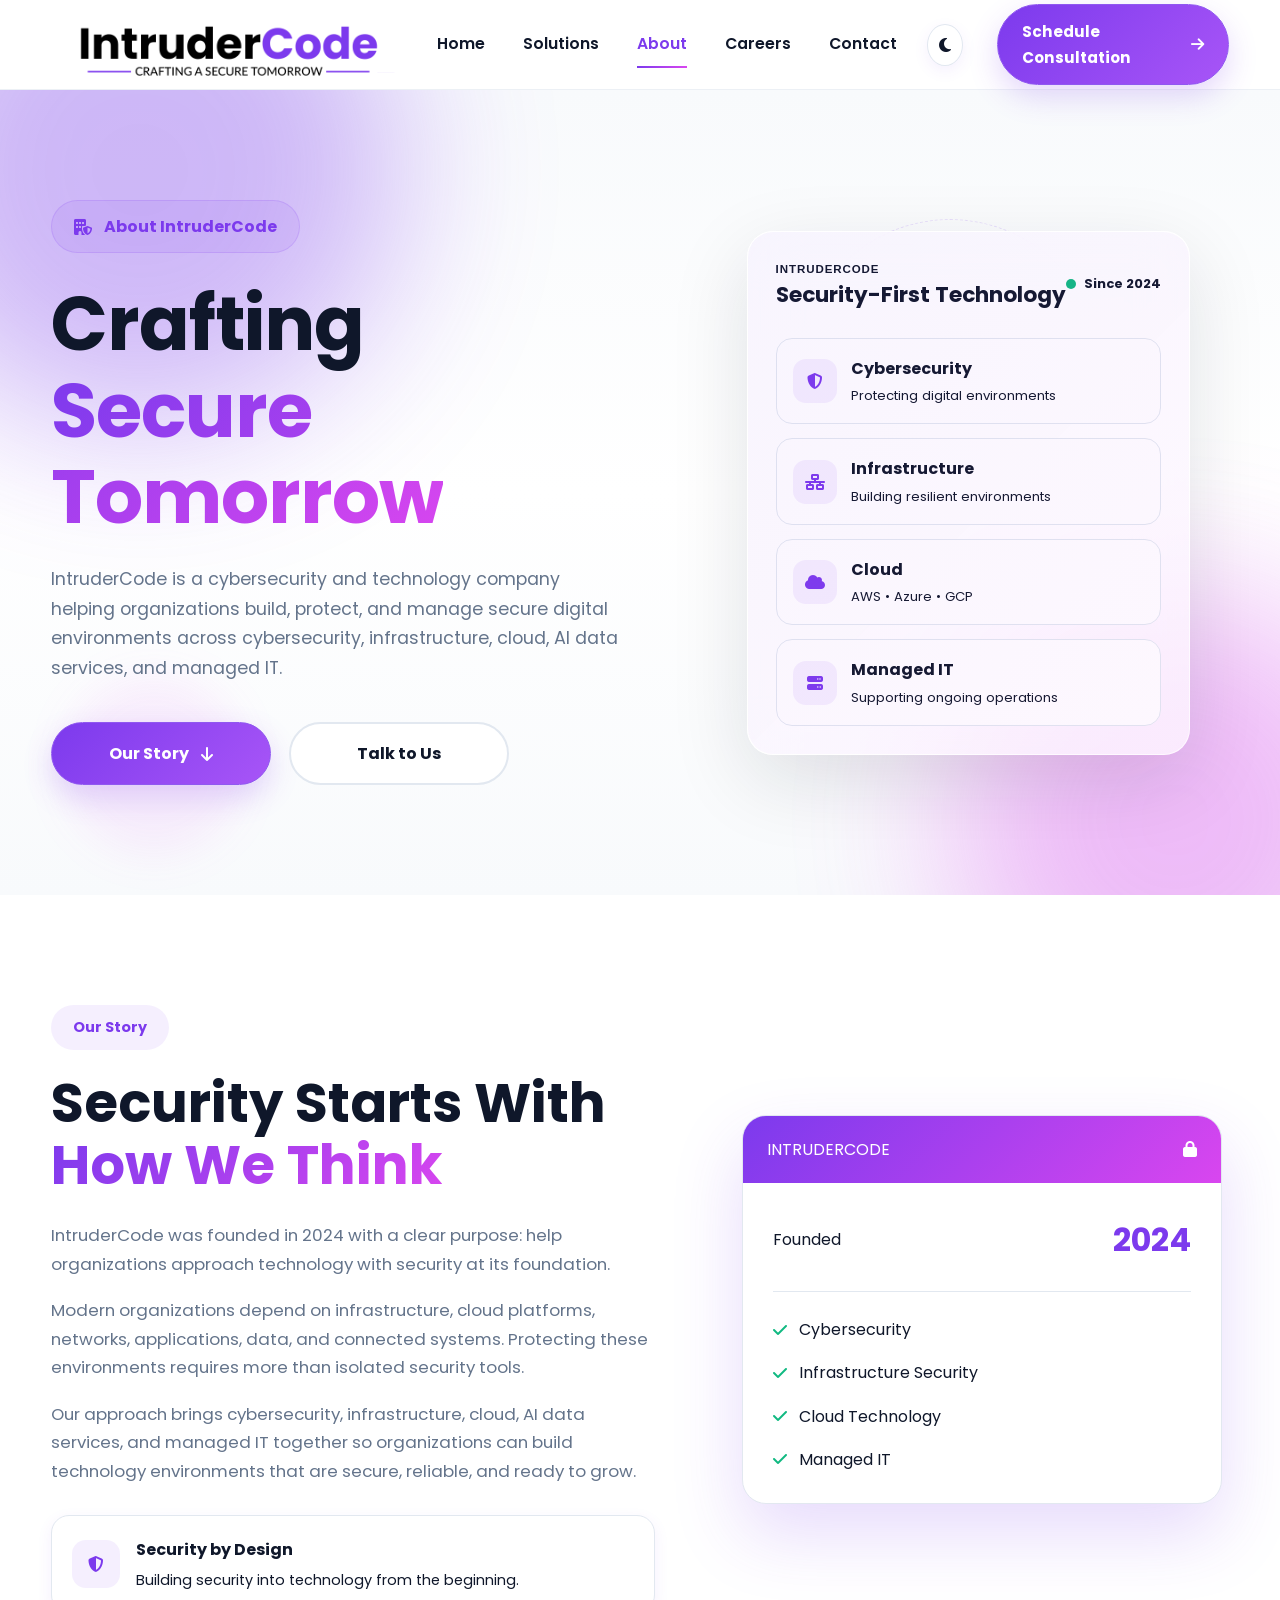
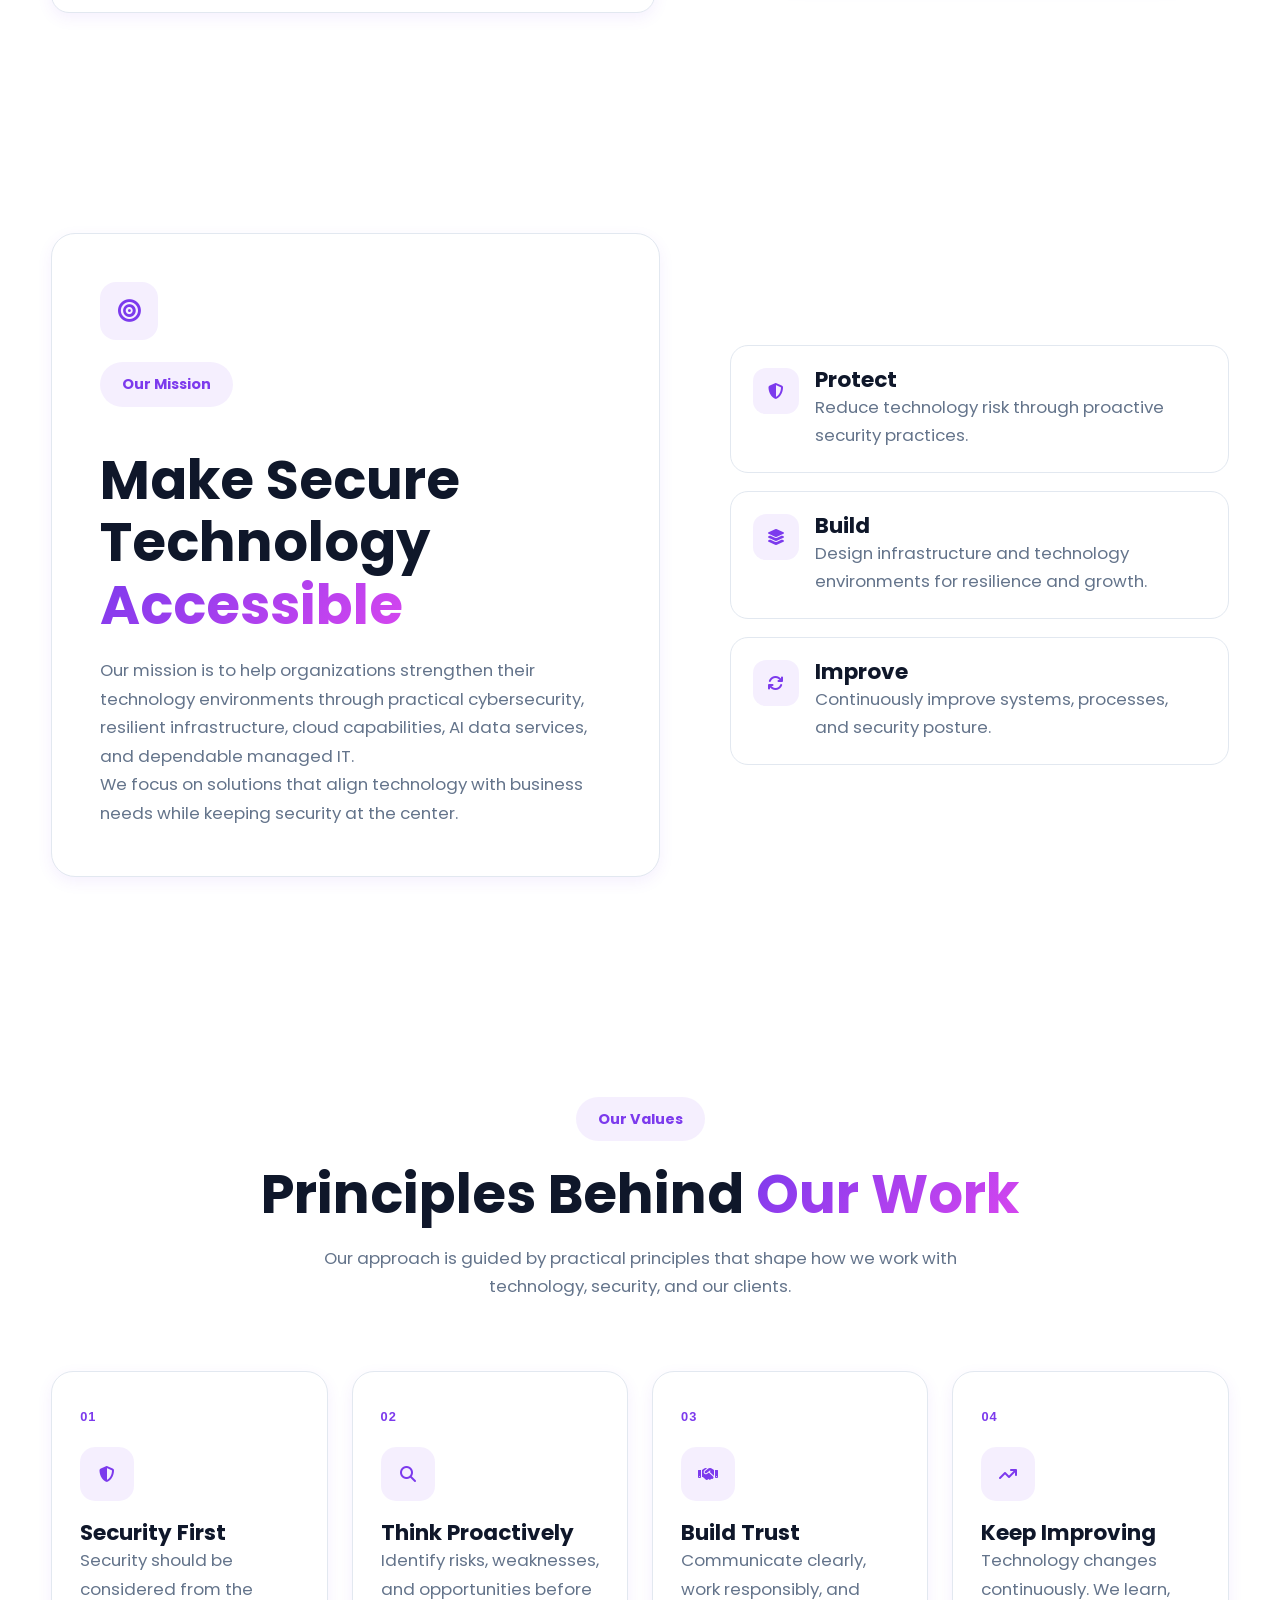
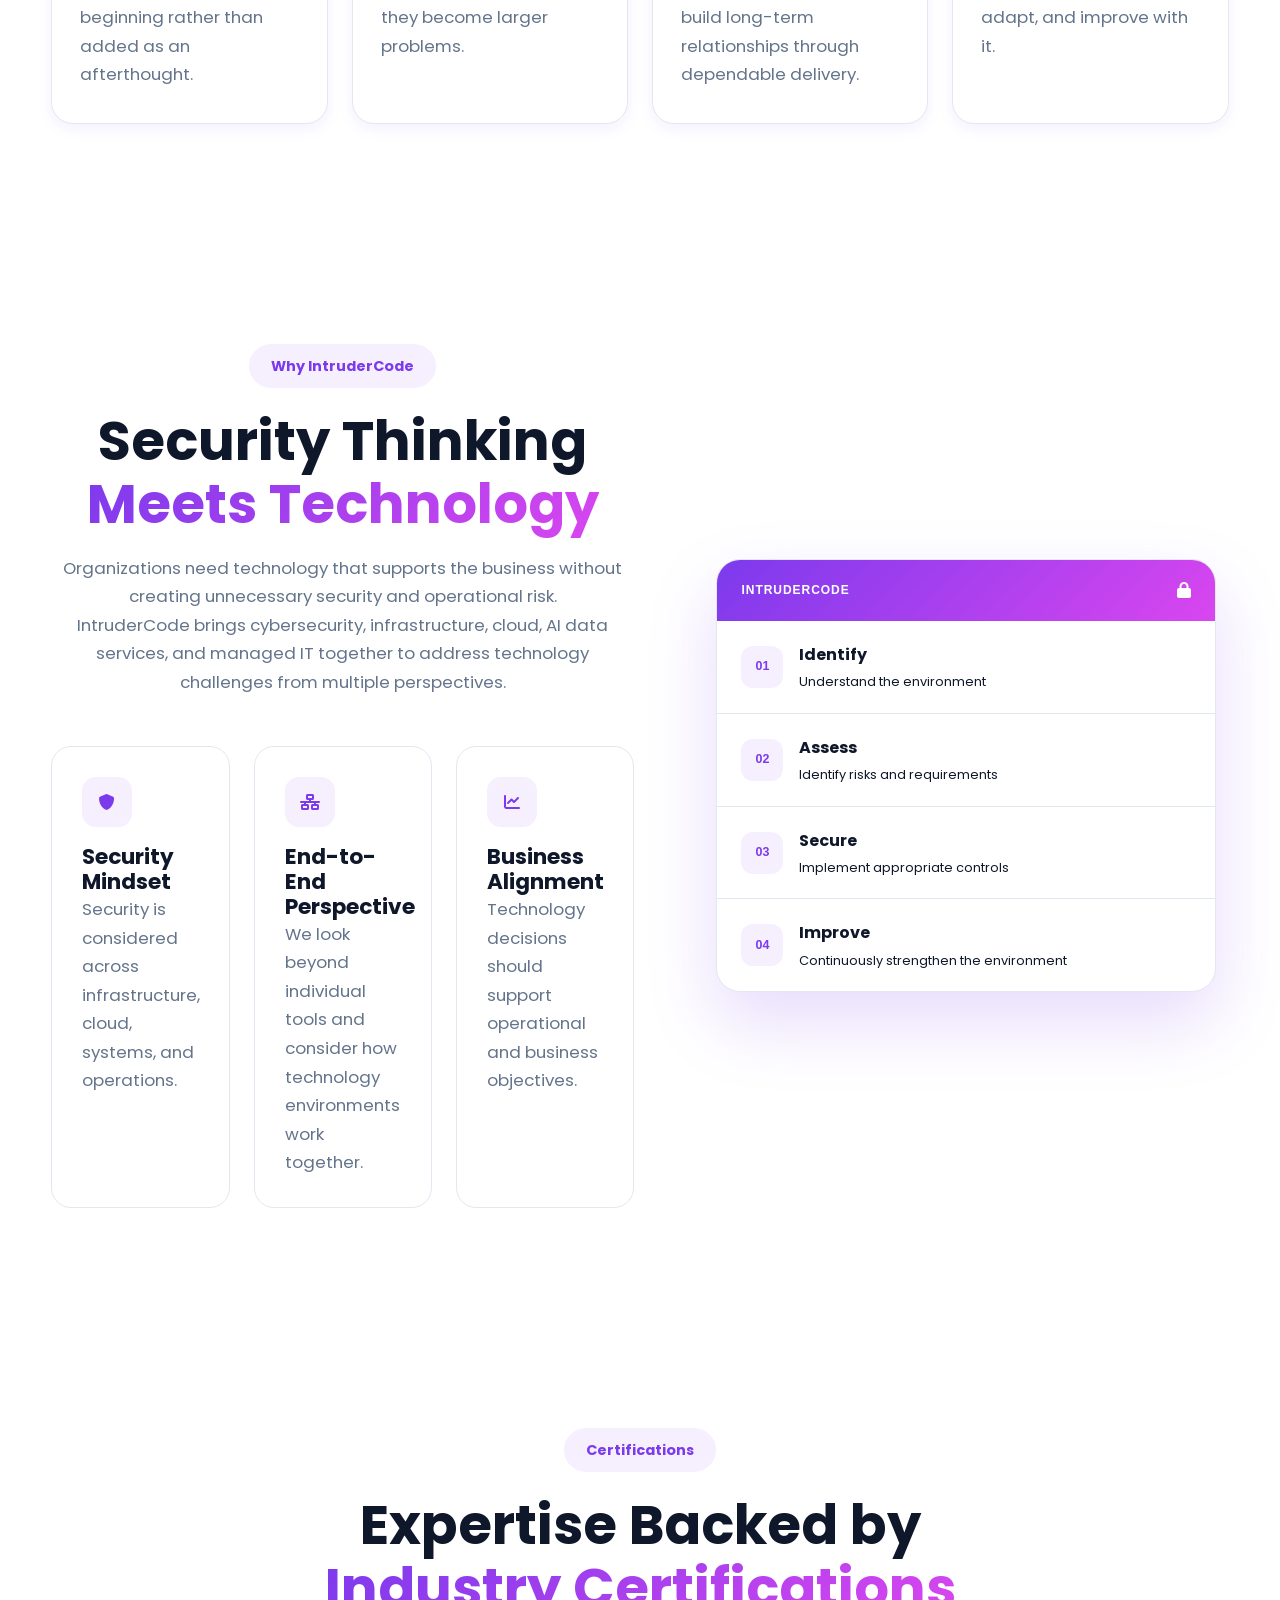
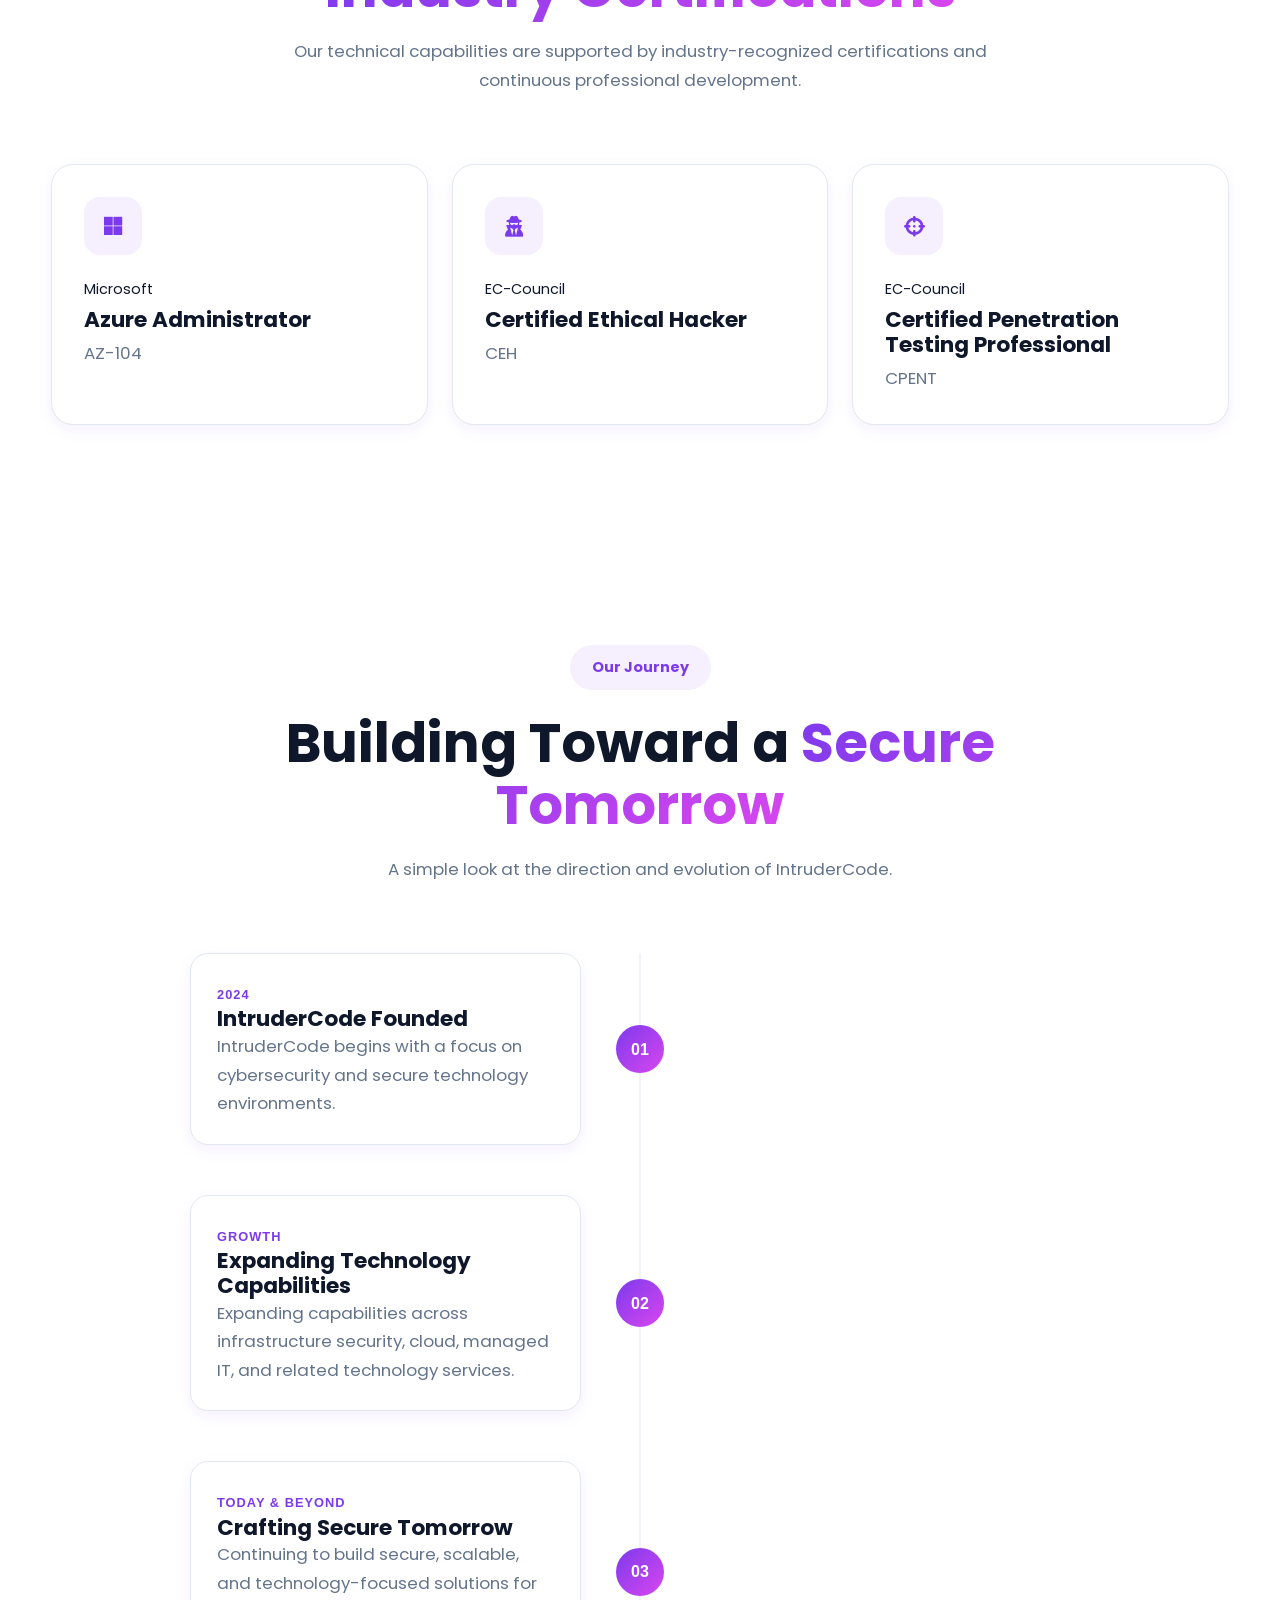
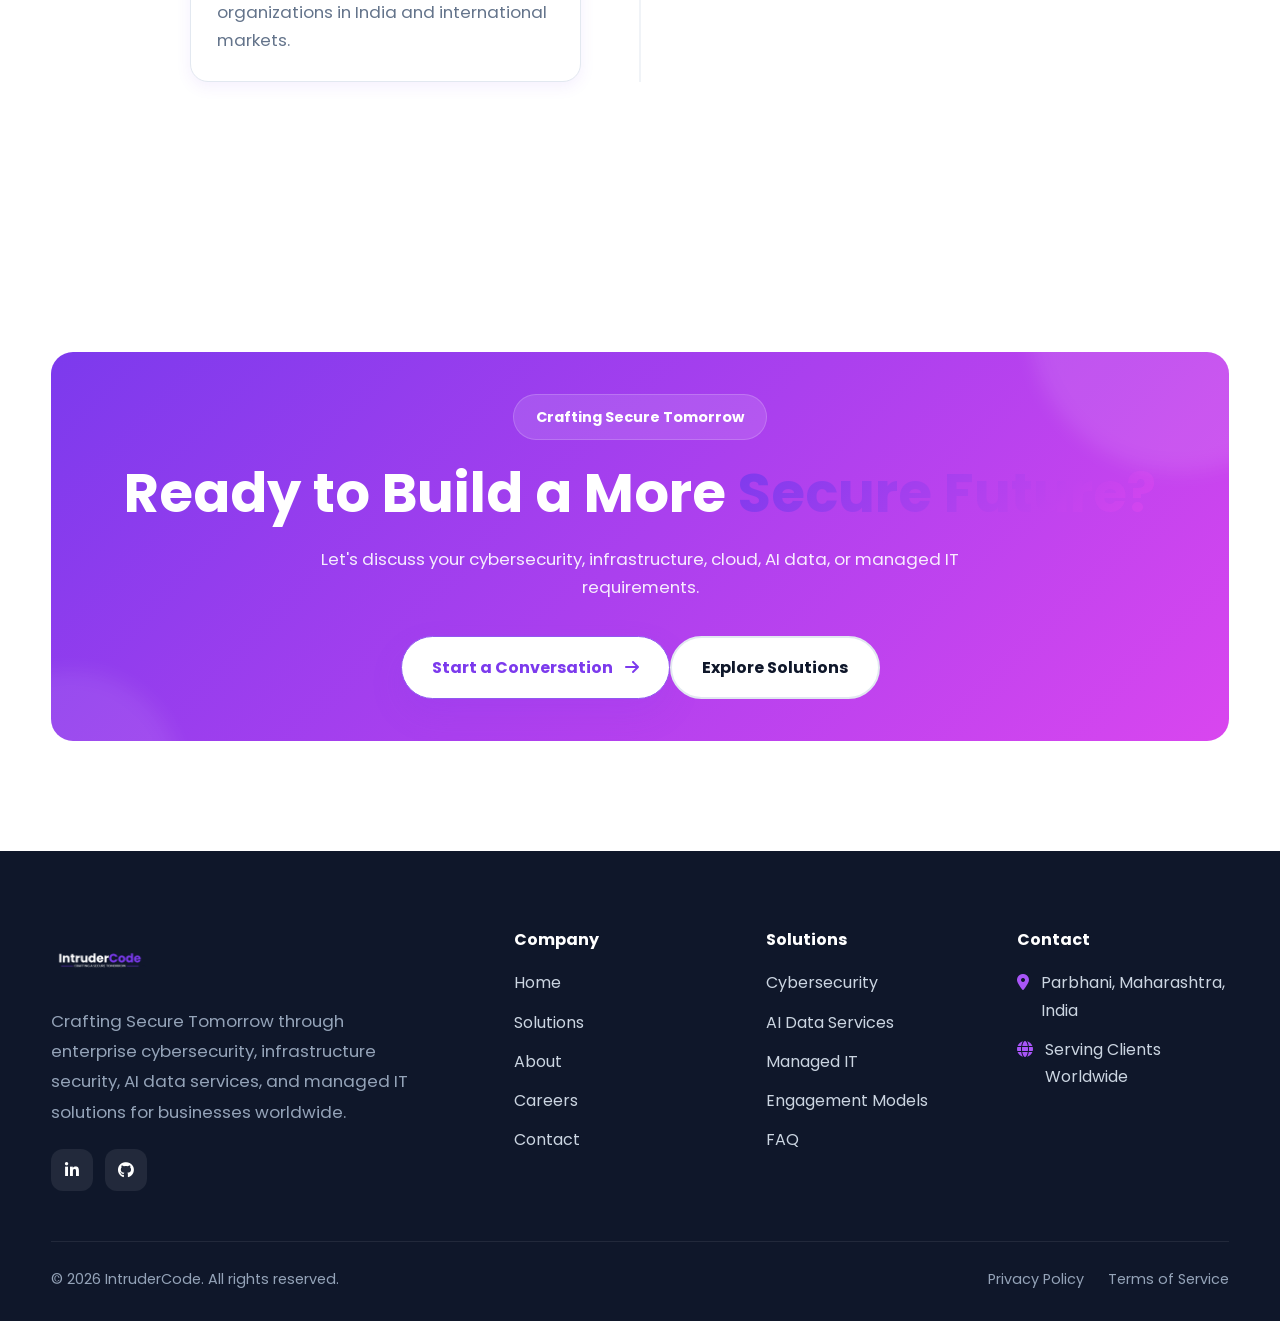
==== commit 6acfdc48: "Sprint 3 About Page v1.2" ====
--- a/about.html
+++ b/about.html
@@ -352,9 +352,9 @@
                         </div>
 
 
-                        <span class="status-dot">
-
-                            <span></span>
+                        <span class="dashboard-status">
+
+                            <span class="status-dot"></span>
 
                             Since 2024
 
--- a/css/style.css
+++ b/css/style.css
@@ -2675,39 +2675,20 @@
    24. WHY CHOOSE US
 ========================================================== */
 
-.why-us{
-
-    background:var(--background);
-
-}
-
-.why-grid{
-
-    display:grid;
-
-    grid-template-columns:repeat(4,1fr);
-
-    gap:30px;
-
-}
-
-.why-card{
-
-    background:var(--surface);
-
-    border:1px solid var(--border);
-
-    border-radius:22px;
-
-    padding:40px 30px;
-
-    text-align:center;
-
-    transition:var(--transition);
-
-    box-shadow:var(--shadow-sm);
-
-}
+.why-grid {
+
+    display: grid;
+
+    grid-template-columns:
+        minmax(0, 1fr)
+        minmax(0, .9fr);
+
+    gap: 70px;
+
+    align-items: center;
+
+}
+
 
 .why-card:hover{
 
@@ -4566,5 +4547,305 @@
 }
 
 /* ==========================================================
+   ABOUT HERO — SECURITY DASHBOARD
+========================================================== */
+
+.about-hero .dashboard {
+
+    width: 100%;
+
+    max-width: 560px;
+
+}
+
+
+.dashboard-label {
+
+    display: block;
+
+    margin-bottom: 4px;
+
+    color: var(--muted);
+
+    font-size: .72rem;
+
+    font-weight: 800;
+
+    letter-spacing: .08em;
+
+}
+
+
+.dashboard-header h3 {
+
+    margin: 0;
+
+}
+
+
+.dashboard-content {
+
+    display: grid;
+
+    gap: 14px;
+
+}
+
+
+.dashboard-card {
+
+    display: flex;
+
+    align-items: center;
+
+    gap: 14px;
+
+    padding: 16px;
+
+    border:
+        1px solid var(--border);
+
+    border-radius: 16px;
+
+    background:
+        var(--surface);
+
+    transition:
+        var(--transition);
+
+}
+
+
+.dashboard-card:hover {
+
+    transform:
+        translateX(4px);
+
+    border-color:
+        var(--primary-25);
+
+    box-shadow:
+        var(--shadow-sm);
+
+}
+
+
+.dashboard-card-icon {
+
+    display: flex;
+
+    align-items: center;
+
+    justify-content: center;
+
+    flex-shrink: 0;
+
+    width: 44px;
+
+    height: 44px;
+
+    border-radius: 13px;
+
+    background:
+        var(--primary-08);
+
+    color:
+        var(--primary);
+
+}
+
+
+.dashboard-card strong {
+
+    display: block;
+
+    margin-bottom: 3px;
+
+    color:
+        var(--text);
+
+}
+
+
+.dashboard-card span {
+
+    display: block;
+
+    color:
+        var(--muted);
+
+    font-size: .82rem;
+
+}
+
+/* ==========================================================
+   ABOUT — SECURITY STACK
+========================================================== */
+
+.why-visual {
+
+    display: flex;
+
+    justify-content: center;
+
+    align-items: center;
+
+}
+
+
+.security-stack {
+
+    width: 100%;
+
+    max-width: 500px;
+
+    overflow: hidden;
+
+    border:
+        1px solid var(--border);
+
+    border-radius: 24px;
+
+    background:
+        var(--surface);
+
+    box-shadow:
+        var(--shadow-lg);
+
+}
+
+
+.security-stack-header {
+
+    display: flex;
+
+    align-items: center;
+
+    justify-content: space-between;
+
+    padding: 20px 24px;
+
+    background:
+        linear-gradient(
+            135deg,
+            var(--primary),
+            var(--accent)
+        );
+
+    color:
+        var(--white);
+
+}
+
+
+.security-stack-header span {
+
+    font-size: .75rem;
+
+    font-weight: 800;
+
+    letter-spacing: .08em;
+
+}
+
+
+.security-stack-layers {
+
+    display: grid;
+
+    gap: 0;
+
+}
+
+
+.stack-layer {
+
+    display: flex;
+
+    align-items: center;
+
+    gap: 16px;
+
+    padding: 20px 24px;
+
+    border-bottom:
+        1px solid var(--border);
+
+}
+
+
+.stack-layer:last-child {
+
+    border-bottom: none;
+
+}
+
+
+.stack-number {
+
+    display: flex;
+
+    align-items: center;
+
+    justify-content: center;
+
+    flex-shrink: 0;
+
+    width: 42px;
+
+    height: 42px;
+
+    border-radius: 12px;
+
+    background:
+        var(--primary-08);
+
+    color:
+        var(--primary);
+
+    font-size: .78rem;
+
+    font-weight: 800;
+
+}
+
+
+.stack-layer strong {
+
+    display: block;
+
+    margin-bottom: 3px;
+
+}
+
+
+.stack-layer small {
+
+    display: block;
+
+    color:
+        var(--muted);
+
+    font-size: .8rem;
+
+}
+
+.dashboard-status {
+
+    display: inline-flex;
+
+    align-items: center;
+
+    gap: 8px;
+
+    color: var(--muted);
+
+    font-size: .8rem;
+
+    font-weight: 700;
+
+}
+
+/* ==========================================================
    END OF STYLE.CSS
 ========================================================== */
--- a/css/responsive.css
+++ b/css/responsive.css
@@ -1488,7 +1488,48 @@
 
 }
 
-
+@media (max-width: 992px) {
+
+    .why-grid {
+
+        grid-template-columns: 1fr;
+
+        gap: 45px;
+
+    }
+
+
+    .why-visual {
+
+        order: -1;
+
+    }
+
+}
+
+@media (max-width: 576px) {
+
+    .why-grid {
+
+        gap: 32px;
+
+    }
+
+
+    .security-stack-header {
+
+        padding: 18px 20px;
+
+    }
+
+
+    .stack-layer {
+
+        padding: 18px 20px;
+
+    }
+
+}
 
 /* ==========================================================
    END OF RESPONSIVE.CSS
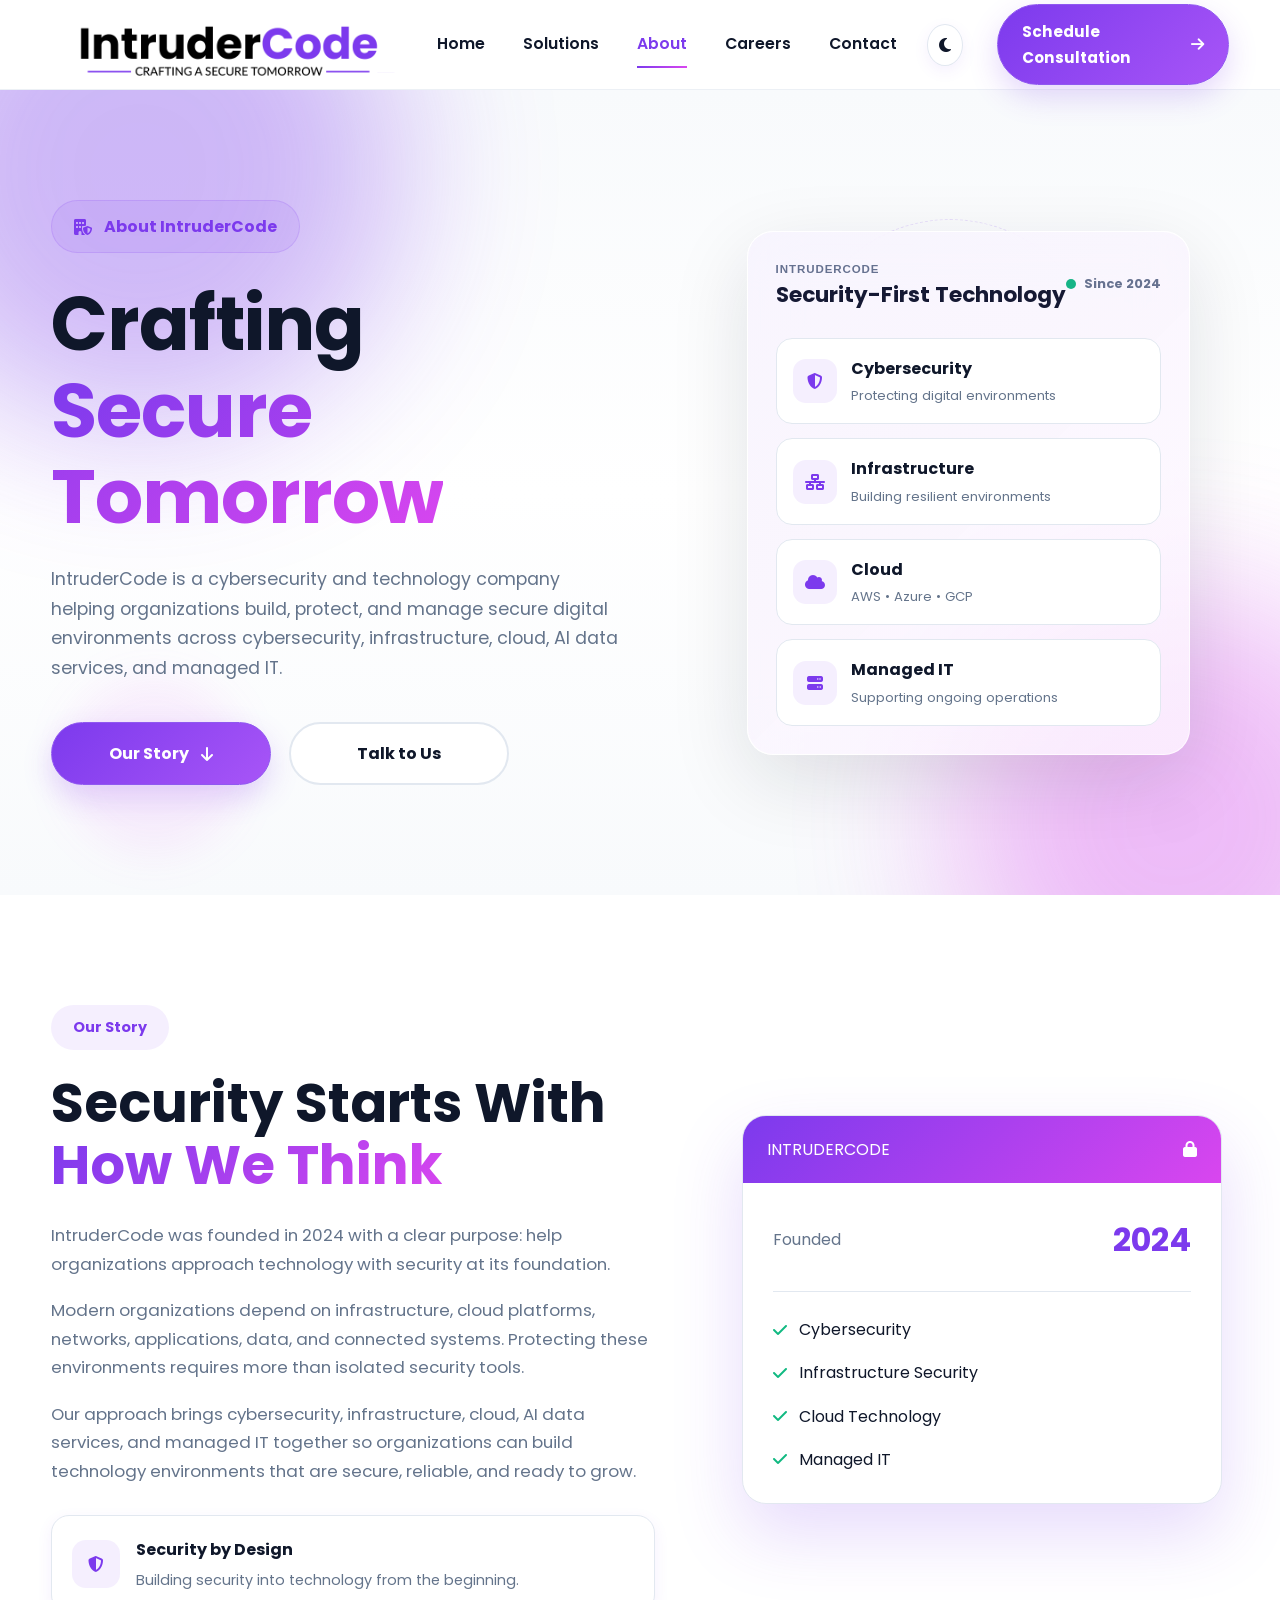
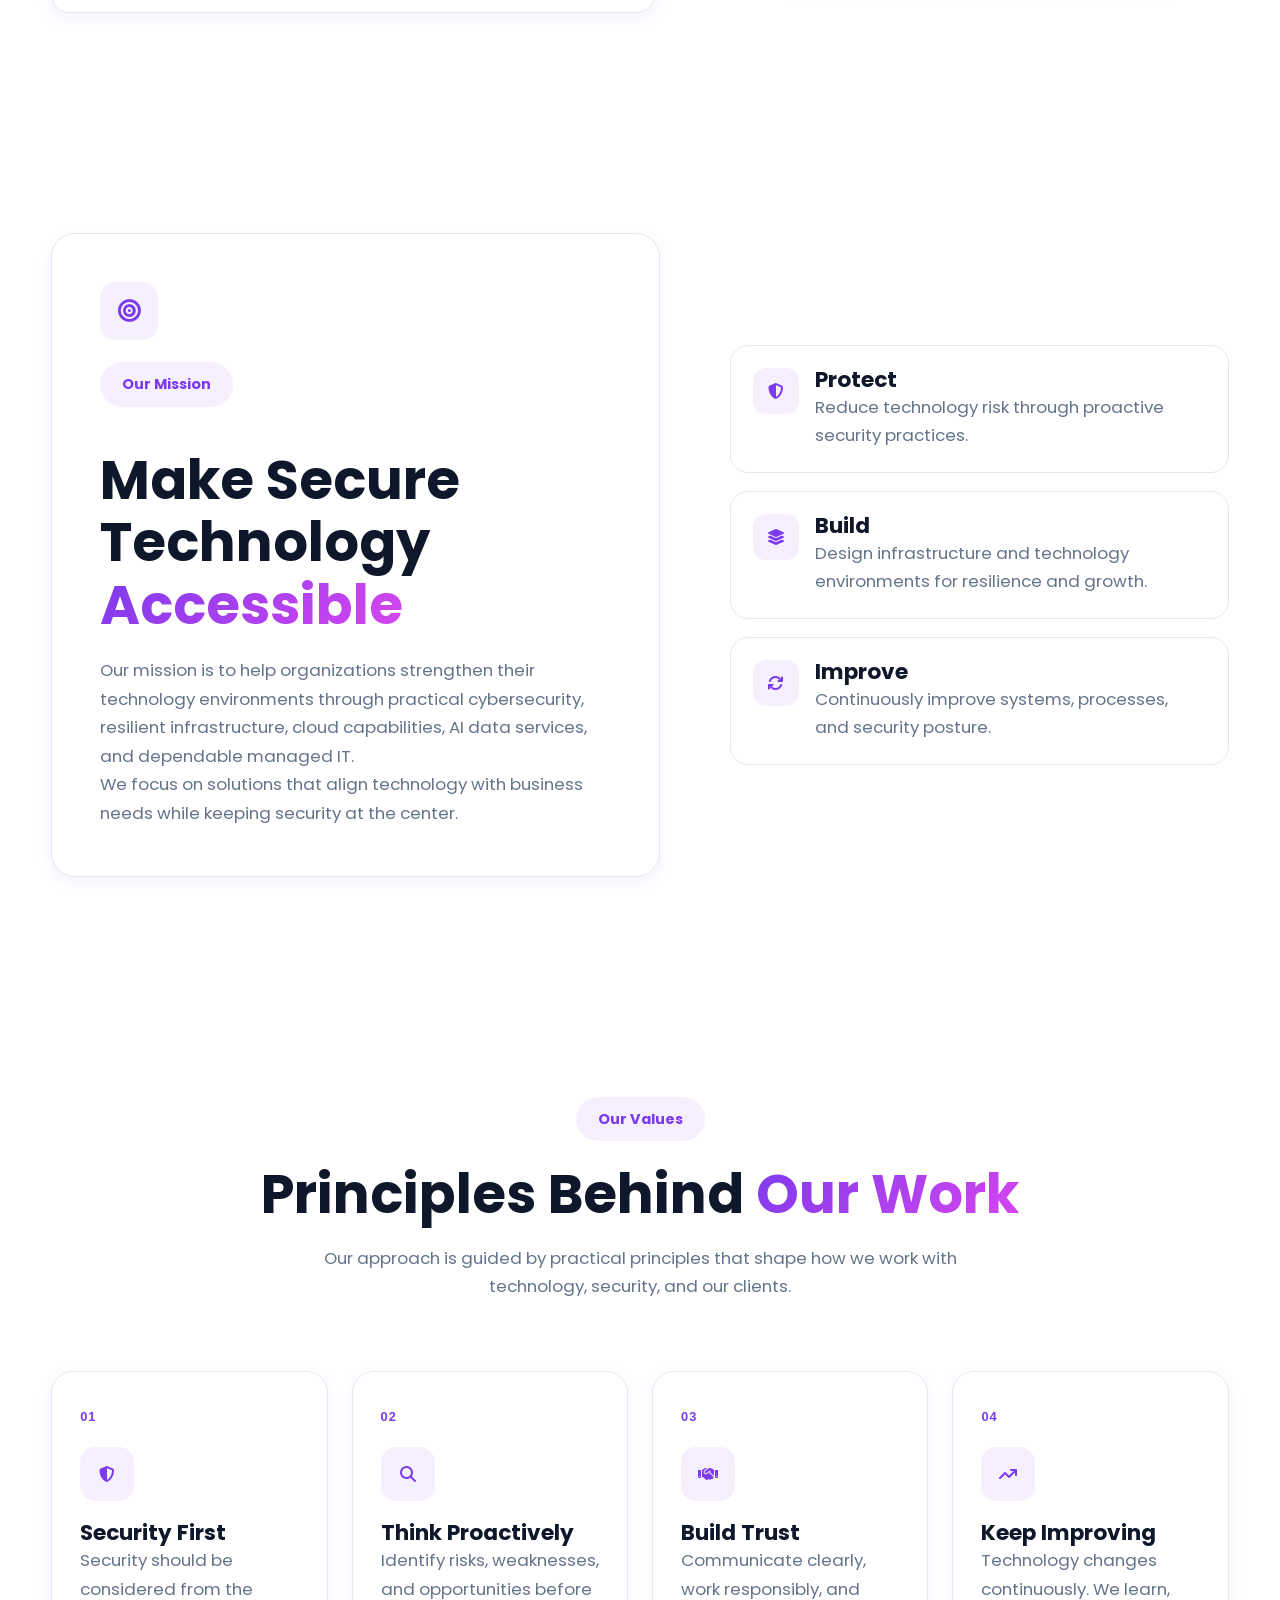
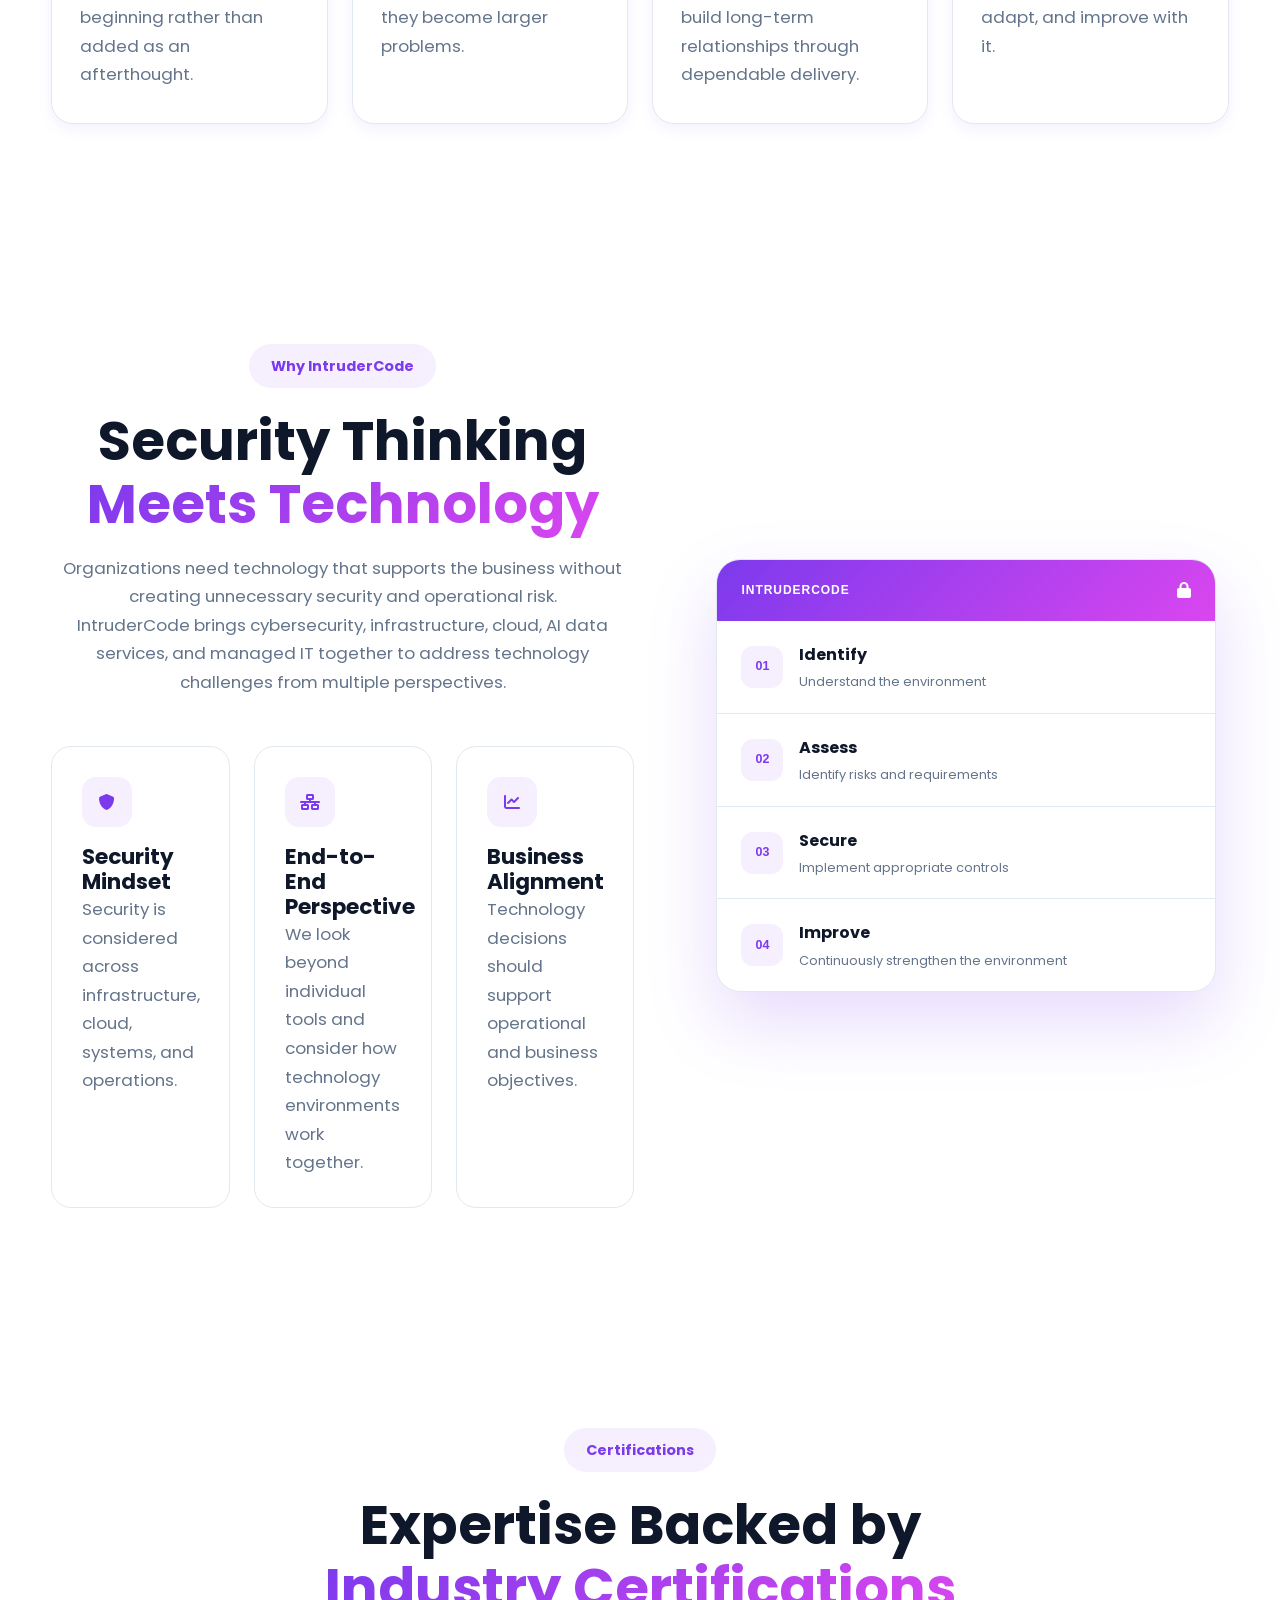
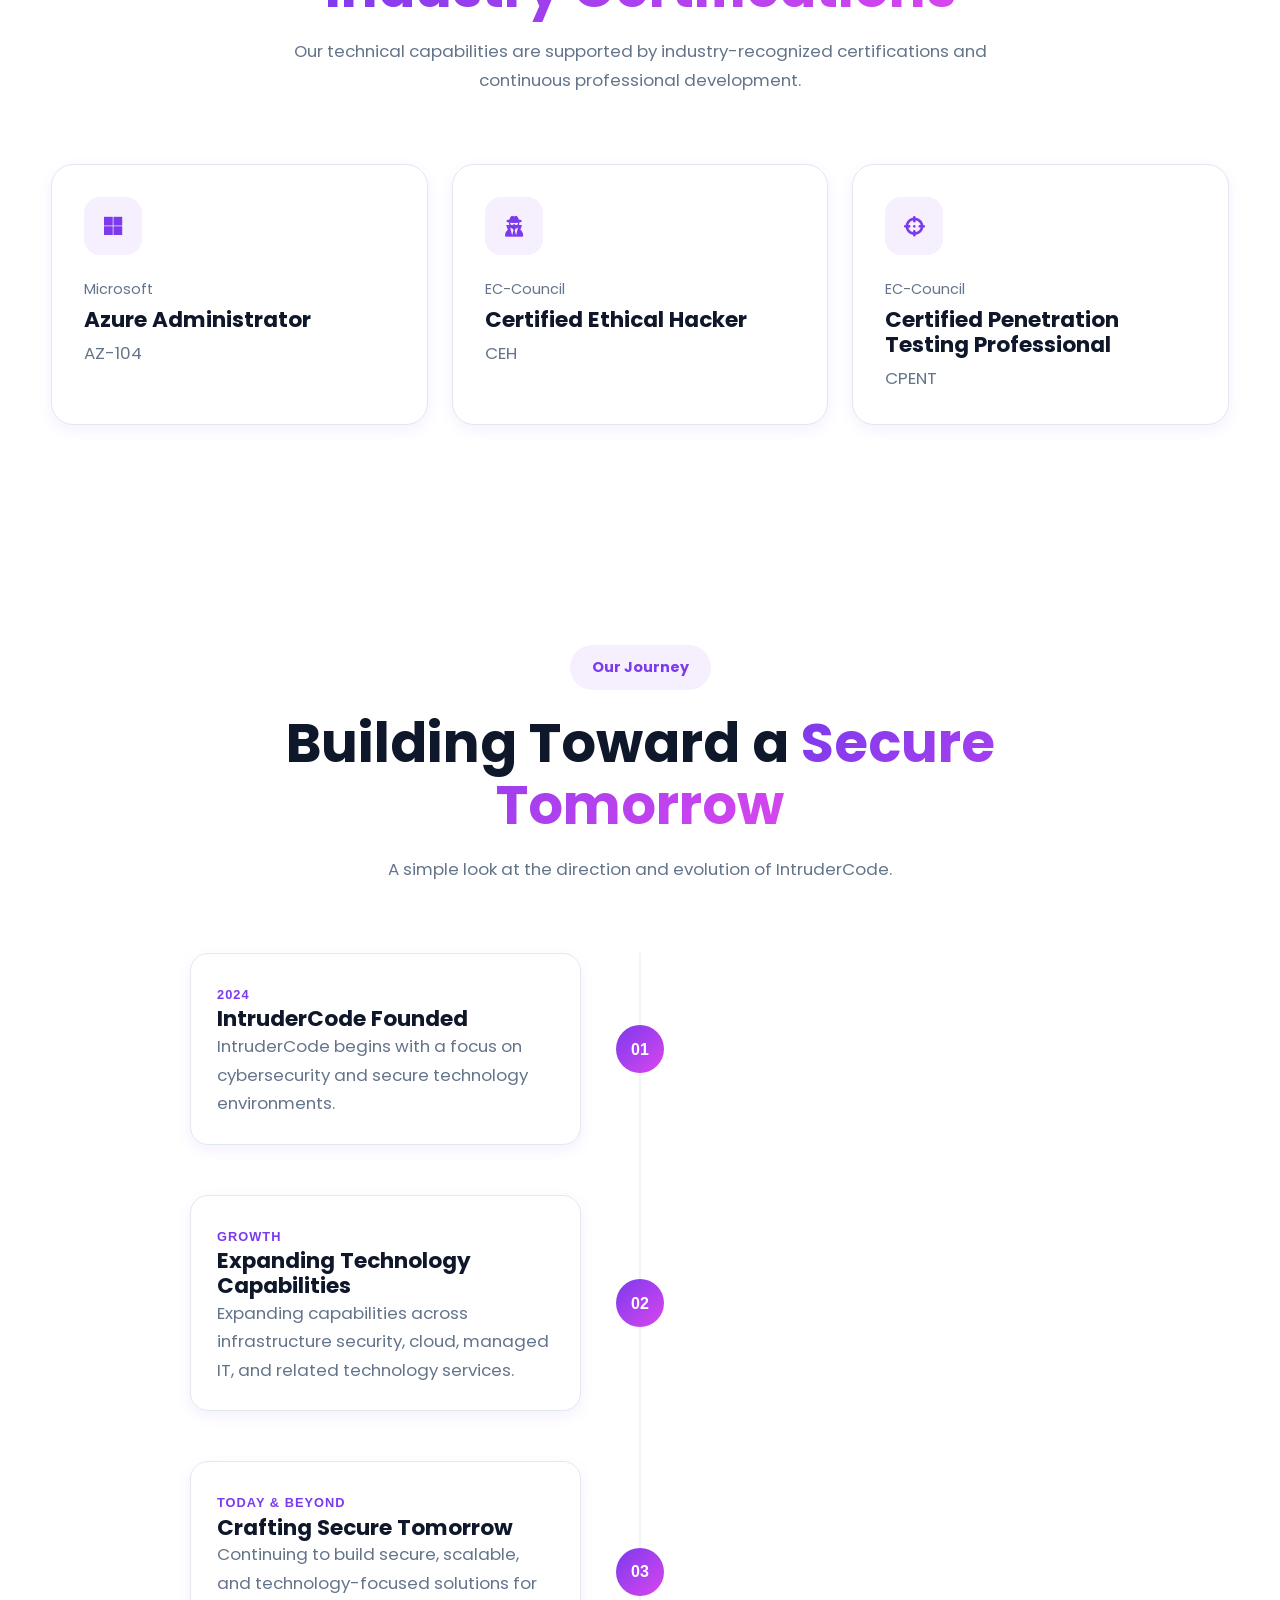
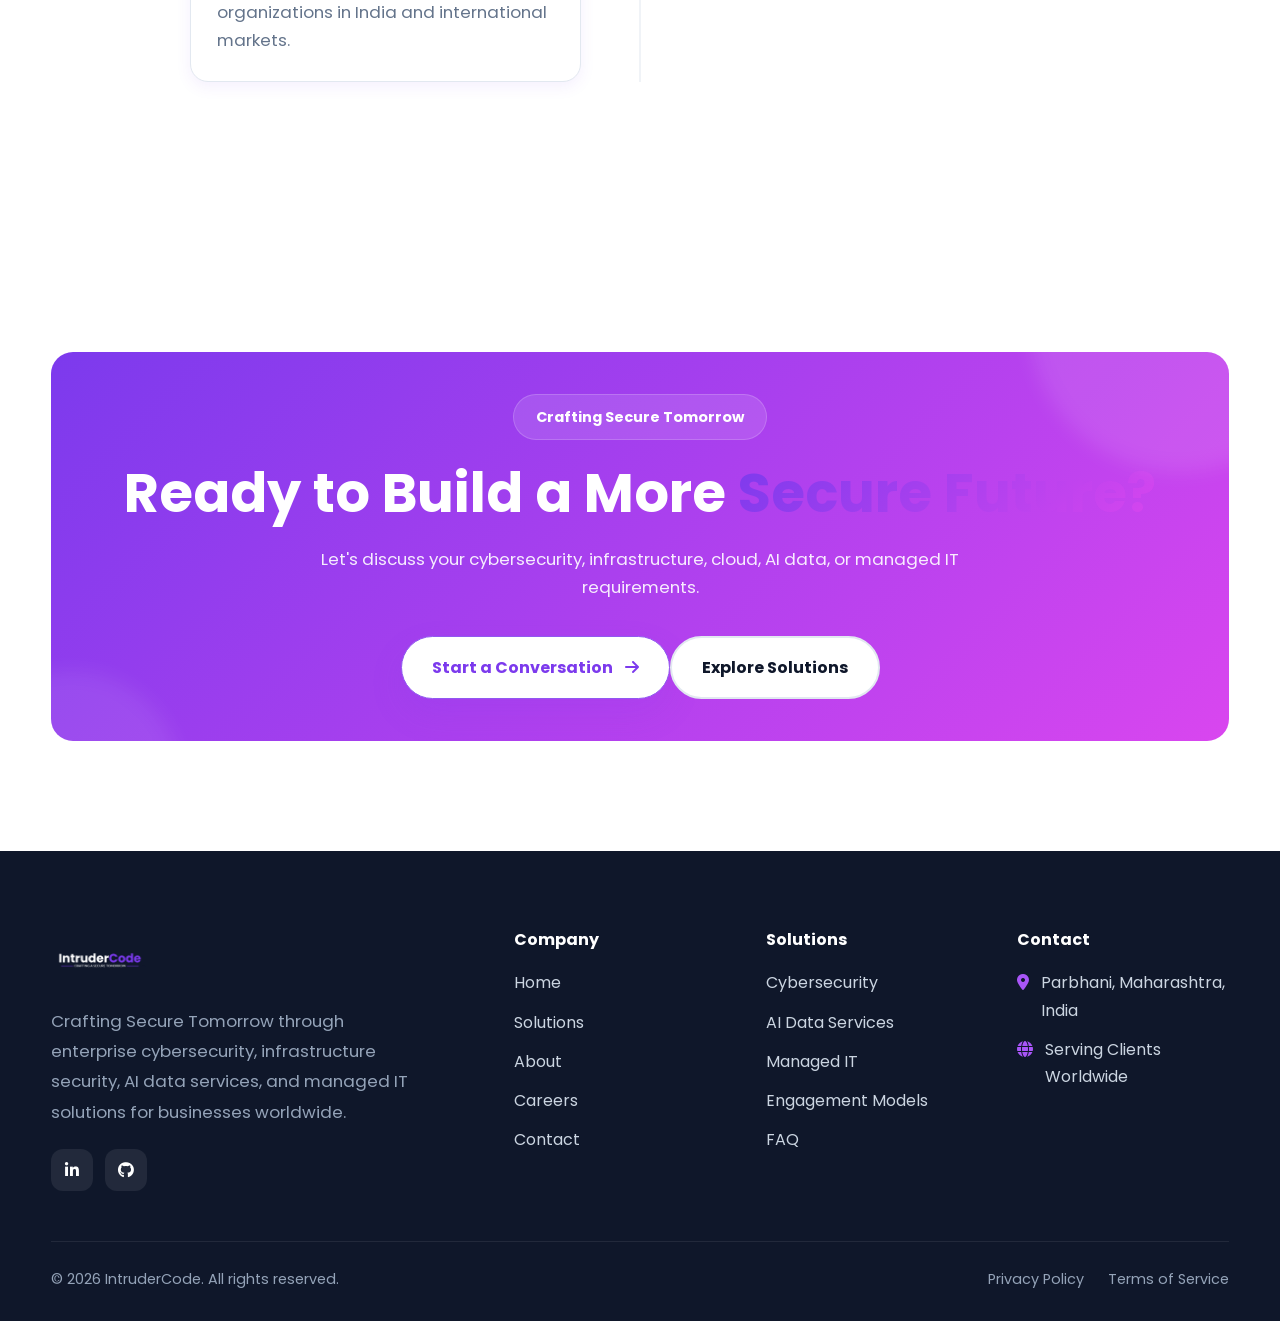
==== commit 3667148c: "Final Clean-up Phase B V1.8" ====
--- a/about.html
+++ b/about.html
@@ -1889,9 +1889,9 @@
      JAVASCRIPT
 ======================================================= -->
 
-<script src="js/navbar.js"></script>
-
-<script src="js/script.js"></script>
+<script src="js/navbar.js" defer></script>
+
+<script src="js/script.js" defer></script>
 
 
 </body>
--- a/css/style.css
+++ b/css/style.css
@@ -68,6 +68,8 @@
 --text-light: var(--gray-500);
 
 --border: var(--gray-200);
+
+--section-padding: 110px;
 
 
     /* ======================================================
@@ -540,26 +542,19 @@
 .footer,
 .dashboard,
 .solution-card,
-.why-card,
 .trust-card,
 .industry-card,
 .status-card,
-.process-item,
 .cta-box,
 .btn,
 .theme-toggle,
 .nav-links a{
 
     transition:
-
         background-color .25s ease,
-
         color .25s ease,
-
         border-color .25s ease,
-
         box-shadow .25s ease;
-
 }
 
 img{
@@ -2689,177 +2684,6 @@
 
 }
 
-
-.why-card:hover{
-
-    transform:translateY(-10px);
-
-    box-shadow:var(--shadow-lg);
-
-    border-color:var(--primary-25);
-
-}
-
-.why-card i{
-
-    width:72px;
-
-    height:72px;
-
-    margin:auto;
-
-    margin-bottom:22px;
-
-    display:flex;
-
-    align-items:center;
-
-    justify-content:center;
-
-    border-radius:20px;
-
-    background: linear-gradient(
-        90deg,
-        var(--primary),
-        var(--accent)
-);
-
-    color:var(--white);
-
-    font-size:28px;
-
-}
-
-.why-card h3{
-
-    margin-bottom:14px;
-
-}
-
-/* ==========================================================
-   25. TECHNOLOGY STACK
-========================================================== */
-
-.technology{
-
-    background:var(--surface);
-
-}
-
-.tech-grid{
-
-    display:grid;
-
-    grid-template-columns:repeat(auto-fit,minmax(180px,1fr));
-
-    gap:20px;
-
-}
-
-.tech-grid span{
-
-    padding:18px;
-
-    background:var(--surface);
-
-    border:1px solid var(--border);
-
-    border-radius:16px;
-
-    text-align:center;
-
-    font-weight:600;
-
-    transition:var(--transition);
-
-    box-shadow:var(--shadow-sm);
-
-}
-
-.tech-grid span:hover{
-
-    transform:translateY(-6px);
-
-    color:var(--primary);
-
-    border-color:var(--primary-25);
-
-}
-
-/* ==========================================================
-   26. DELIVERY PROCESS
-========================================================== */
-
-.process{
-
-    background:var(--background);
-
-}
-
-.process-grid{
-
-    display:grid;
-
-    grid-template-columns:repeat(6,1fr);
-
-    gap:20px;
-
-}
-
-.process-item{
-
-    background:var(--surface);
-
-    border-radius:20px;
-
-    border:1px solid var(--border);
-
-    padding:30px 20px;
-
-    text-align:center;
-
-    transition:var(--transition);
-
-    box-shadow:var(--shadow-sm);
-
-}
-
-.process-item:hover{
-
-    transform:translateY(-8px);
-
-    box-shadow:var(--shadow);
-
-}
-
-.process-item span{
-
-    display:inline-flex;
-
-    width:56px;
-
-    height:56px;
-
-    align-items:center;
-
-    justify-content:center;
-
-    border-radius:50%;
-
-    background: linear-gradient(
-        90deg,
-        var(--primary),
-        var(--accent)
-);
-
-    color:var(--white);
-
-    font-weight:700;
-
-    margin-bottom:18px;
-
-}
-
 /* ==========================================================
    27. FEATURED CASE STUDY
 ========================================================== */
@@ -3559,12 +3383,10 @@
 .card,
 .solution-card,
 .trust-card,
-.why-card,
-.industry-card,
-.process-item,
-.tech-grid span{
-
-    transition:all .35s ease;
+.industry-card {
+
+    transition:
+        all .35s ease;
 
 }
 
@@ -3814,7 +3636,7 @@
 
     display: block;
 
-    color: var(--muted);
+    color: var(--text-light);
 
     font-size: .9rem;
 
@@ -3896,7 +3718,7 @@
 .story-year span {
 
     color:
-        var(--muted);
+        var(--text-light);
 
 }
 
@@ -4402,7 +4224,7 @@
 .certification-content span {
 
     color:
-        var(--muted);
+        var(--text-light);
 
     font-size: .9rem;
 
@@ -4565,7 +4387,7 @@
 
     margin-bottom: 4px;
 
-    color: var(--muted);
+    color: var(--text-light);
 
     font-size: .72rem;
 
@@ -4672,7 +4494,7 @@
     display: block;
 
     color:
-        var(--muted);
+        var(--text-light);
 
     font-size: .82rem;
 
@@ -4824,7 +4646,7 @@
     display: block;
 
     color:
-        var(--muted);
+        var(--text-light);
 
     font-size: .8rem;
 
@@ -4838,11 +4660,3084 @@
 
     gap: 8px;
 
-    color: var(--muted);
+    color: var(--text-light);
 
     font-size: .8rem;
 
     font-weight: 700;
+
+}
+
+
+/* ==========================================================
+   CAREERS PAGE
+========================================================== */
+
+/* ==========================================================
+   CAREERS HERO
+========================================================== */
+
+.careers-hero {
+
+    min-height:
+        calc(100vh - var(--header-height));
+
+}
+
+
+.careers-hero .hero-content {
+
+    max-width: 680px;
+
+}
+
+
+.careers-hero .hero-visual {
+
+    display: flex;
+
+    justify-content: center;
+
+}
+
+
+.careers-hero .dashboard {
+
+    width: 100%;
+
+    max-width: 560px;
+
+}
+
+
+.dashboard-status {
+
+    display: inline-flex;
+
+    align-items: center;
+
+    gap: 8px;
+
+    color: var(--text-light);
+
+    font-size: .8rem;
+
+    font-weight: 700;
+
+}
+
+
+.careers-hero .dashboard-content {
+
+    display: grid;
+
+    gap: 14px;
+
+}
+
+
+.careers-hero .dashboard-card {
+
+    display: flex;
+
+    align-items: center;
+
+    gap: 14px;
+
+    padding: 16px;
+
+    border:
+        1px solid var(--border);
+
+    border-radius: 16px;
+
+    background:
+        var(--surface);
+
+    transition:
+        var(--transition);
+
+}
+
+
+.careers-hero .dashboard-card:hover {
+
+    transform:
+        translateX(4px);
+
+    border-color:
+        var(--primary-25);
+
+    box-shadow:
+        var(--shadow-sm);
+
+}
+
+
+.careers-hero .dashboard-card-icon {
+
+    display: flex;
+
+    align-items: center;
+
+    justify-content: center;
+
+    flex-shrink: 0;
+
+    width: 44px;
+
+    height: 44px;
+
+    border-radius: 13px;
+
+    background:
+        var(--primary-08);
+
+    color:
+        var(--primary);
+
+}
+
+
+.careers-hero .dashboard-card strong {
+
+    display: block;
+
+    margin-bottom: 3px;
+
+}
+
+
+.careers-hero .dashboard-card span {
+
+    display: block;
+
+    color:
+        var(--text-light);
+
+    font-size: .82rem;
+
+}
+
+/* ==========================================================
+   CAREERS CULTURE
+========================================================== */
+
+.careers-culture {
+
+    background:
+        var(--background);
+
+}
+
+
+.culture-grid {
+
+    display: grid;
+
+    grid-template-columns:
+        repeat(4, minmax(0, 1fr));
+
+    gap: 24px;
+
+}
+
+
+.culture-card {
+
+    position: relative;
+
+    padding: 34px 28px;
+
+    border:
+        1px solid var(--border);
+
+    border-radius: 22px;
+
+    background:
+        var(--surface);
+
+    box-shadow:
+        var(--shadow-sm);
+
+    transition:
+        var(--transition);
+
+}
+
+
+.culture-card:hover {
+
+    transform:
+        translateY(-7px);
+
+    border-color:
+        var(--primary-25);
+
+    box-shadow:
+        var(--shadow-lg);
+
+}
+
+
+.culture-icon {
+
+    display: flex;
+
+    align-items: center;
+
+    justify-content: center;
+
+    width: 54px;
+
+    height: 54px;
+
+    margin-bottom: 22px;
+
+    border-radius: 15px;
+
+    background:
+        var(--primary-08);
+
+    color:
+        var(--primary);
+
+    font-size: 1.2rem;
+
+}
+
+
+.culture-card h3 {
+
+    margin-bottom: 10px;
+
+}
+
+
+.culture-card p {
+
+    margin: 0;
+
+    color:
+        var(--text-light);
+
+    font-size: .92rem;
+
+}
+
+/* ==========================================================
+   CAREERS BENEFITS
+========================================================== */
+
+.careers-benefits {
+
+    background:
+        var(--surface);
+
+}
+
+
+.benefits-grid {
+
+    display: grid;
+
+    grid-template-columns:
+        repeat(3, minmax(0, 1fr));
+
+    gap: 24px;
+
+}
+
+
+.benefit-card {
+
+    display: flex;
+
+    align-items: flex-start;
+
+    gap: 18px;
+
+    padding: 28px;
+
+    border:
+        1px solid var(--border);
+
+    border-radius: 20px;
+
+    background:
+        var(--background);
+
+    transition:
+        var(--transition);
+
+}
+
+
+.benefit-card:hover {
+
+    transform:
+        translateY(-5px);
+
+    border-color:
+        var(--primary-25);
+
+    box-shadow:
+        var(--shadow);
+
+}
+
+
+.benefit-icon {
+
+    display: flex;
+
+    align-items: center;
+
+    justify-content: center;
+
+    flex-shrink: 0;
+
+    width: 50px;
+
+    height: 50px;
+
+    border-radius: 14px;
+
+    background:
+        var(--primary-08);
+
+    color:
+        var(--primary);
+
+}
+
+
+.benefit-card h3 {
+
+    margin-bottom: 8px;
+
+}
+
+
+.benefit-card p {
+
+    margin: 0;
+
+    color:
+        var(--text-light);
+
+    font-size: .9rem;
+
+}
+
+/* ==========================================================
+   OPEN ROLES
+========================================================== */
+
+.open-roles {
+
+    background:
+        var(--background);
+
+}
+
+
+.roles-list {
+
+    display: grid;
+
+    gap: 18px;
+
+    max-width: 1000px;
+
+    margin:
+        0 auto;
+
+}
+
+
+.role-card {
+
+    display: grid;
+
+    grid-template-columns:
+        minmax(0, 1fr)
+        auto
+        auto;
+
+    align-items: center;
+
+    gap: 28px;
+
+    padding: 26px 30px;
+
+    border:
+        1px solid var(--border);
+
+    border-radius: 20px;
+
+    background:
+        var(--surface);
+
+    box-shadow:
+        var(--shadow-sm);
+
+    transition:
+        var(--transition);
+
+}
+
+
+.role-card:hover {
+
+    transform:
+        translateY(-4px);
+
+    border-color:
+        var(--primary-25);
+
+    box-shadow:
+        var(--shadow);
+
+}
+
+
+.role-main {
+
+    display: flex;
+
+    align-items: center;
+
+    gap: 18px;
+
+    min-width: 0;
+
+}
+
+
+.role-icon {
+
+    display: flex;
+
+    align-items: center;
+
+    justify-content: center;
+
+    flex-shrink: 0;
+
+    width: 54px;
+
+    height: 54px;
+
+    border-radius: 15px;
+
+    background:
+        var(--primary-08);
+
+    color:
+        var(--primary);
+
+}
+
+
+.role-main h3 {
+
+    margin-bottom: 6px;
+
+}
+
+
+.role-main p {
+
+    margin: 0;
+
+    color:
+        var(--text-light);
+
+    font-size: .9rem;
+
+}
+
+
+.role-meta {
+
+    display: flex;
+
+    flex-direction: column;
+
+    gap: 8px;
+
+    min-width: 180px;
+
+}
+
+
+.role-meta span {
+
+    display: inline-flex;
+
+    align-items: center;
+
+    gap: 8px;
+
+    color:
+        var(--text-light);
+
+    font-size: .8rem;
+
+    font-weight: 600;
+
+}
+
+
+.role-meta i {
+
+    color:
+        var(--primary);
+
+}
+
+
+.role-card .btn {
+
+    white-space:
+        nowrap;
+
+}
+
+/* ==========================================================
+   GENERAL APPLICATION
+========================================================== */
+
+.careers-apply {
+
+    background:
+        var(--surface);
+
+}
+
+
+.apply-box {
+
+    display: grid;
+
+    grid-template-columns:
+        minmax(0, 1fr)
+        auto;
+
+    align-items: center;
+
+    gap: 50px;
+
+    padding: 50px 55px;
+
+    border:
+        1px solid var(--border);
+
+    border-radius: 24px;
+
+    background:
+        var(--background);
+
+    box-shadow:
+        var(--shadow-sm);
+
+}
+
+
+.apply-content {
+
+    max-width: 700px;
+
+}
+
+
+.apply-content h2 {
+
+    margin: 20px 0;
+
+}
+
+
+.apply-content p {
+
+    margin-bottom: 10px;
+
+    color:
+        var(--text-light);
+
+}
+
+
+.apply-action {
+
+    display: flex;
+
+    justify-content: flex-end;
+
+}
+
+/* ==========================================================
+   CAREERS CTA
+========================================================== */
+
+.careers-cta {
+
+    background:
+        var(--background);
+
+}
+
+.dashboard-card-enter {
+
+    opacity: 0;
+
+    transform:
+        translateX(30px);
+
+    transition:
+        opacity .6s ease,
+        transform .6s ease;
+
+}
+
+
+.dashboard-card-enter.show {
+
+    opacity: 1;
+
+    transform:
+        translateX(0);
+
+}
+
+/* ==========================================================
+   CONTACT PAGE
+========================================================== */
+
+
+/* ==========================================================
+   CONTACT HERO
+========================================================== */
+
+.contact-hero {
+
+    min-height:
+        calc(100vh - var(--header-height));
+
+}
+
+
+.contact-hero .hero-content {
+
+    max-width:
+        680px;
+
+}
+
+
+.contact-hero .hero-visual {
+
+    display:
+        flex;
+
+    justify-content:
+        center;
+
+}
+
+
+.contact-hero .dashboard {
+
+    width:
+        100%;
+
+    max-width:
+        560px;
+
+}
+
+
+.contact-hero .dashboard-status {
+
+    display:
+        inline-flex;
+
+    align-items:
+        center;
+
+    gap:
+        8px;
+
+    color:
+        var(--text-light);
+
+    font-size:
+        .8rem;
+
+    font-weight:
+        700;
+
+}
+
+
+.contact-hero .dashboard-content {
+
+    display:
+        grid;
+
+    gap:
+        14px;
+
+}
+
+
+.contact-hero .dashboard-card {
+
+    display:
+        flex;
+
+    align-items:
+        center;
+
+    gap:
+        14px;
+
+    padding:
+        16px;
+
+    border:
+        1px solid var(--border);
+
+    border-radius:
+        16px;
+
+    background:
+        var(--surface);
+
+    transition:
+        var(--transition);
+
+}
+
+
+.contact-hero .dashboard-card:hover {
+
+    transform:
+        translateX(4px);
+
+    border-color:
+        var(--primary-25);
+
+    box-shadow:
+        var(--shadow-sm);
+
+}
+
+
+.contact-hero .dashboard-card-icon {
+
+    display:
+        flex;
+
+    align-items:
+        center;
+
+    justify-content:
+        center;
+
+    flex-shrink:
+        0;
+
+    width:
+        44px;
+
+    height:
+        44px;
+
+    border-radius:
+        13px;
+
+    background:
+        var(--primary-08);
+
+    color:
+        var(--primary);
+
+}
+
+
+.contact-hero .dashboard-card strong {
+
+    display:
+        block;
+
+    margin-bottom:
+        3px;
+
+}
+
+
+.contact-hero .dashboard-card span {
+
+    display:
+        block;
+
+    color:
+        var(--text-light);
+
+    font-size:
+        .82rem;
+
+}
+
+/* ==========================================================
+   CONTACT DETAILS
+========================================================== */
+
+.contact-details {
+
+    background:
+        var(--background);
+
+}
+
+
+.contact-details-grid {
+
+    display:
+        grid;
+
+    grid-template-columns:
+        repeat(4, minmax(0, 1fr));
+
+    gap:
+        24px;
+
+}
+
+
+.contact-card {
+
+    display:
+        flex;
+
+    flex-direction:
+        column;
+
+    padding:
+        30px 26px;
+
+    border:
+        1px solid var(--border);
+
+    border-radius:
+        22px;
+
+    background:
+        var(--surface);
+
+    box-shadow:
+        var(--shadow-sm);
+
+    transition:
+        var(--transition);
+
+}
+
+
+.contact-card:hover {
+
+    transform:
+        translateY(-7px);
+
+    border-color:
+        var(--primary-25);
+
+    box-shadow:
+        var(--shadow-lg);
+
+}
+
+
+.contact-icon {
+
+    display:
+        flex;
+
+    align-items:
+        center;
+
+    justify-content:
+        center;
+
+    width:
+        54px;
+
+    height:
+        54px;
+
+    margin-bottom:
+        22px;
+
+    border-radius:
+        15px;
+
+    background:
+        var(--primary-08);
+
+    color:
+        var(--primary);
+
+    font-size:
+        1.2rem;
+
+}
+
+
+.contact-label {
+
+    display:
+        block;
+
+    margin-bottom:
+        7px;
+
+    color:
+        var(--primary);
+
+    font-size:
+        .75rem;
+
+    font-weight:
+        800;
+
+    letter-spacing:
+        .08em;
+
+    text-transform:
+        uppercase;
+
+}
+
+
+.contact-card h3 {
+
+    margin-bottom:
+        8px;
+
+    font-size:
+        1.05rem;
+
+}
+
+
+.contact-card p {
+
+    margin:
+        0;
+
+    color:
+        var(--text-light);
+
+    font-size:
+        .88rem;
+
+}
+
+/* ==========================================================
+   OFFICE
+========================================================== */
+
+.contact-office {
+
+    background:
+        var(--surface);
+
+}
+
+
+.office-grid {
+
+    display:
+        grid;
+
+    grid-template-columns:
+        minmax(0, 1fr)
+        minmax(0, .9fr);
+
+    gap:
+        80px;
+
+    align-items:
+        center;
+
+}
+
+
+.office-content {
+
+    max-width:
+        680px;
+
+}
+
+
+.office-content h2 {
+
+    margin:
+        22px 0;
+
+}
+
+
+.office-content > p {
+
+    max-width:
+        650px;
+
+}
+
+
+.office-details {
+
+    display:
+        grid;
+
+    gap:
+        18px;
+
+    margin-top:
+        32px;
+
+}
+
+
+.office-detail {
+
+    display:
+        flex;
+
+    align-items:
+        center;
+
+    gap:
+        16px;
+
+    padding:
+        18px;
+
+    border:
+        1px solid var(--border);
+
+    border-radius:
+        16px;
+
+    background:
+        var(--background);
+
+}
+
+
+.office-detail-icon {
+
+    display:
+        flex;
+
+    align-items:
+        center;
+
+    justify-content:
+        center;
+
+    flex-shrink:
+        0;
+
+    width:
+        46px;
+
+    height:
+        46px;
+
+    border-radius:
+        13px;
+
+    background:
+        var(--primary-08);
+
+    color:
+        var(--primary);
+
+}
+
+
+.office-detail strong {
+
+    display:
+        block;
+
+    margin-bottom:
+        4px;
+
+}
+
+
+.office-detail span {
+
+    display:
+        block;
+
+    color:
+        var(--text-light);
+
+    font-size:
+        .88rem;
+
+}
+
+.office-visual {
+
+    display:
+        flex;
+
+    justify-content:
+        center;
+
+}
+
+
+.office-card {
+
+    width:
+        100%;
+
+    max-width:
+        480px;
+
+    overflow:
+        hidden;
+
+    border:
+        1px solid var(--border);
+
+    border-radius:
+        24px;
+
+    background:
+        var(--background);
+
+    box-shadow:
+        var(--shadow-lg);
+
+}
+
+
+.office-card-top {
+
+    display:
+        flex;
+
+    align-items:
+        center;
+
+    justify-content:
+        space-between;
+
+    padding:
+        20px 24px;
+
+    background:
+        linear-gradient(
+            135deg,
+            var(--primary),
+            var(--accent)
+        );
+
+    color:
+        var(--white);
+
+}
+
+
+.office-card-top span {
+
+    font-size:
+        .8rem;
+
+    font-weight:
+        800;
+
+    letter-spacing:
+        .08em;
+
+}
+
+
+.office-card-content {
+
+    padding:
+        45px 30px;
+
+    text-align:
+        center;
+
+}
+
+
+.office-map-icon {
+
+    display:
+        flex;
+
+    align-items:
+        center;
+
+    justify-content:
+        center;
+
+    width:
+        80px;
+
+    height:
+        80px;
+
+    margin:
+        0 auto 24px;
+
+    border-radius:
+        24px;
+
+    background:
+        var(--primary-08);
+
+    color:
+        var(--primary);
+
+    font-size:
+        2rem;
+
+}
+
+
+.office-card-content h3 {
+
+    margin-bottom:
+        6px;
+
+    font-size:
+        1.7rem;
+
+}
+
+
+.office-card-content p {
+
+    margin-bottom:
+        24px;
+
+    color:
+        var(--text-light);
+
+}
+
+
+.office-status {
+
+    display:
+        inline-flex;
+
+    align-items:
+        center;
+
+    gap:
+        8px;
+
+    padding:
+        8px 14px;
+
+    border:
+        1px solid var(--border);
+
+    border-radius:
+        999px;
+
+    color:
+        var(--text-light);
+
+    font-size:
+        .78rem;
+
+    font-weight:
+        700;
+
+}
+
+
+.office-status > span {
+
+    width:
+        8px;
+
+    height:
+        8px;
+
+    border-radius:
+        50%;
+
+    background:
+        var(--success);
+
+}
+
+/* ==========================================================
+   CONTACT FORM
+========================================================== */
+
+.contact-form-section {
+
+    background:
+        var(--background);
+
+}
+
+
+.contact-form-grid {
+
+    display:
+        grid;
+
+    grid-template-columns:
+        minmax(0, .85fr)
+        minmax(0, 1.15fr);
+
+    gap:
+        80px;
+
+    align-items:
+        start;
+
+}
+
+
+.contact-form-content {
+
+    max-width:
+        600px;
+
+}
+
+
+.contact-form-content h2 {
+
+    margin:
+        22px 0;
+
+}
+
+
+.contact-form-content > p {
+
+    max-width:
+        560px;
+
+}
+
+.form-highlights {
+
+    display:
+        grid;
+
+    gap:
+        18px;
+
+    margin-top:
+        36px;
+
+}
+
+
+.form-highlight {
+
+    display:
+        flex;
+
+    align-items:
+        flex-start;
+
+    gap:
+        16px;
+
+    padding:
+        20px;
+
+    border:
+        1px solid var(--border);
+
+    border-radius:
+        18px;
+
+    background:
+        var(--surface);
+
+}
+
+
+.form-highlight-icon {
+
+    display:
+        flex;
+
+    align-items:
+        center;
+
+    justify-content:
+        center;
+
+    flex-shrink:
+        0;
+
+    width:
+        46px;
+
+    height:
+        46px;
+
+    border-radius:
+        13px;
+
+    background:
+        var(--primary-08);
+
+    color:
+        var(--primary);
+
+}
+
+
+.form-highlight h3 {
+
+    margin-bottom:
+        6px;
+
+    font-size:
+        .95rem;
+
+}
+
+
+.form-highlight p {
+
+    margin:
+        0;
+
+    color:
+        var(--text-light);
+
+    font-size:
+        .84rem;
+
+}
+
+.contact-form-wrapper {
+
+    padding:
+        36px;
+
+    border:
+        1px solid var(--border);
+
+    border-radius:
+        24px;
+
+    background:
+        var(--surface);
+
+    box-shadow:
+        var(--shadow-lg);
+
+}
+
+
+.contact-form {
+
+    display:
+        grid;
+
+    gap:
+        22px;
+
+}
+
+
+.form-group {
+
+    display:
+        grid;
+
+    gap:
+        8px;
+
+}
+
+
+.form-group label {
+
+    color:
+        var(--text);
+
+    font-size:
+        .88rem;
+
+    font-weight:
+        700;
+
+}
+
+
+.form-group input,
+.form-group select,
+.form-group textarea {
+
+    width:
+        100%;
+
+    padding:
+        14px 16px;
+
+    border:
+        1px solid var(--border);
+
+    border-radius:
+        12px;
+
+    background:
+        var(--background);
+
+    color:
+        var(--text);
+
+    font-family:
+        inherit;
+
+    font-size:
+        .92rem;
+
+    outline:
+        none;
+
+    transition:
+        var(--transition);
+
+}
+
+
+.form-group textarea {
+
+    resize:
+        vertical;
+
+    min-height:
+        150px;
+
+}
+
+
+.form-group input::placeholder,
+.form-group textarea::placeholder {
+
+    color:
+        var(--text-light);
+
+    opacity:
+        .75;
+
+}
+
+
+.form-group input:focus,
+.form-group select:focus,
+.form-group textarea:focus {
+
+    border-color:
+        var(--primary);
+
+    box-shadow:
+        0 0 0 4px var(--primary-08);
+
+}
+
+.form-consent {
+
+    padding-top:
+        2px;
+
+}
+
+
+.form-consent label {
+
+    display:
+        flex;
+
+    align-items:
+        flex-start;
+
+    gap:
+        10px;
+
+    cursor:
+        pointer;
+
+    color:
+        var(--text-light);
+
+    font-size:
+        .8rem;
+
+    line-height:
+        1.5;
+
+}
+
+
+.form-consent input {
+
+    width:
+        16px;
+
+    height:
+        16px;
+
+    margin-top:
+        3px;
+
+    accent-color:
+        var(--primary);
+
+}
+
+
+.form-submit {
+
+    width:
+        100%;
+
+    justify-content:
+        center;
+
+}
+
+
+.form-status {
+
+    min-height:
+        22px;
+
+    margin-top:
+        2px;
+
+    font-size:
+        .85rem;
+
+    font-weight:
+        600;
+
+}
+
+
+.form-status.success {
+
+    color:
+        var(--success);
+
+}
+
+
+.form-status.error {
+
+    color:
+        var(--danger);
+
+}
+
+/* ==========================================================
+   CONSULTATION
+========================================================== */
+
+.consultation {
+
+    background:
+        var(--surface);
+
+}
+
+
+.consultation-box {
+
+    display:
+        grid;
+
+    grid-template-columns:
+        minmax(0, 1fr)
+        auto;
+
+    gap:
+        50px;
+
+    align-items:
+        center;
+
+    padding:
+        50px 55px;
+
+    border:
+        1px solid var(--border);
+
+    border-radius:
+        24px;
+
+    background:
+        var(--background);
+
+    box-shadow:
+        var(--shadow-sm);
+
+}
+
+
+.consultation-content {
+
+    max-width:
+        760px;
+
+}
+
+
+.consultation-content h2 {
+
+    margin:
+        22px 0;
+
+}
+
+
+.consultation-content > p {
+
+    color:
+        var(--text-light);
+
+}
+
+
+.consultation-points {
+
+    display:
+        grid;
+
+    gap:
+        12px;
+
+    margin-top:
+        24px;
+
+}
+
+
+.consultation-points > div {
+
+    display:
+        flex;
+
+    align-items:
+        center;
+
+    gap:
+        10px;
+
+}
+
+
+.consultation-points i {
+
+    color:
+        var(--success);
+
+}
+
+
+.consultation-points span {
+
+    color:
+        var(--text);
+
+    font-size:
+        .9rem;
+
+}
+
+
+.consultation-action {
+
+    display:
+        flex;
+
+    justify-content:
+        flex-end;
+
+}
+
+
+.consultation-action .btn {
+
+    white-space:
+        nowrap;
+
+}
+
+/* ==========================================================
+   SERVICES PAGE
+========================================================== */
+
+
+/* ==========================================================
+   SERVICES HERO
+========================================================== */
+
+.solutions-hero {
+
+    min-height:
+        calc(100vh - var(--header-height));
+
+}
+
+
+.solutions-hero .hero-content {
+
+    max-width:
+        680px;
+
+}
+
+
+.solutions-hero .hero-visual {
+
+    display:
+        flex;
+
+    justify-content:
+        center;
+
+}
+
+
+.solutions-hero .dashboard {
+
+    width:
+        100%;
+
+    max-width:
+        560px;
+
+}
+
+
+.solutions-hero .dashboard-status {
+
+    display:
+        inline-flex;
+
+    align-items:
+        center;
+
+    gap:
+        8px;
+
+    color:
+        var(--text-light);
+
+    font-size:
+        .8rem;
+
+    font-weight:
+        700;
+
+}
+
+
+.solutions-hero .dashboard-content {
+
+    display:
+        grid;
+
+    gap:
+        14px;
+
+}
+
+
+.solutions-hero .dashboard-card {
+
+    display:
+        flex;
+
+    align-items:
+        center;
+
+    gap:
+        14px;
+
+    padding:
+        16px;
+
+    border:
+        1px solid var(--border);
+
+    border-radius:
+        16px;
+
+    background:
+        var(--surface);
+
+    transition:
+        var(--transition);
+
+}
+
+
+.solutions-hero .dashboard-card:hover {
+
+    transform:
+        translateX(4px);
+
+    border-color:
+        var(--primary-25);
+
+    box-shadow:
+        var(--shadow-sm);
+
+}
+
+
+.solutions-hero .dashboard-card-icon {
+
+    display:
+        flex;
+
+    align-items:
+        center;
+
+    justify-content:
+        center;
+
+    flex-shrink:
+        0;
+
+    width:
+        44px;
+
+    height:
+        44px;
+
+    border-radius:
+        13px;
+
+    background:
+        var(--primary-08);
+
+    color:
+        var(--primary);
+
+}
+
+
+.solutions-hero .dashboard-card strong {
+
+    display:
+        block;
+
+    margin-bottom:
+        3px;
+
+}
+
+
+.solutions-hero .dashboard-card span {
+
+    display:
+        block;
+
+    color:
+        var(--text-light);
+
+    font-size:
+        .82rem;
+
+}
+
+/* ==========================================================
+   SOLUTION SECTIONS
+========================================================== */
+
+.solution-section {
+
+    position:
+        relative;
+
+    padding:
+        var(--section-padding) 0;
+
+}
+
+
+.solution-section:nth-of-type(even) {
+
+    background:
+        var(--surface);
+
+}
+
+
+.solution-section:nth-of-type(odd) {
+
+    background:
+        var(--background);
+
+}
+
+
+.solution-grid {
+
+    display:
+        grid;
+
+    grid-template-columns:
+        minmax(0, 1fr)
+        minmax(0, .9fr);
+
+    gap:
+        80px;
+
+    align-items:
+        center;
+
+}
+
+
+.solution-section.reverse .solution-grid {
+
+    grid-template-columns:
+        minmax(0, .9fr)
+        minmax(0, 1fr);
+
+}
+
+
+.solution-content {
+
+    max-width:
+        700px;
+
+}
+
+
+.solution-content h2 {
+
+    margin:
+        22px 0;
+
+}
+
+
+.solution-content > p {
+
+    color:
+        var(--text-light);
+
+}
+
+
+.solution-features {
+
+    display:
+        grid;
+
+    gap:
+        16px;
+
+    margin-top:
+        34px;
+
+}
+
+
+.solution-feature {
+
+    display:
+        flex;
+
+    align-items:
+        flex-start;
+
+    gap:
+        16px;
+
+    padding:
+        20px;
+
+    border:
+        1px solid var(--border);
+
+    border-radius:
+        18px;
+
+    background:
+        var(--surface);
+
+    transition:
+        var(--transition);
+
+}
+
+
+.solution-feature:hover {
+
+    transform:
+        translateY(-4px);
+
+    border-color:
+        var(--primary-25);
+
+    box-shadow:
+        var(--shadow-sm);
+
+}
+
+
+.solution-feature-icon {
+
+    display:
+        flex;
+
+    align-items:
+        center;
+
+    justify-content:
+        center;
+
+    flex-shrink:
+        0;
+
+    width:
+        46px;
+
+    height:
+        46px;
+
+    border-radius:
+        13px;
+
+    background:
+        var(--primary-08);
+
+    color:
+        var(--primary);
+
+}
+
+
+.solution-feature h3 {
+
+    margin-bottom:
+        5px;
+
+    font-size:
+        1rem;
+
+}
+
+
+.solution-feature p {
+
+    margin:
+        0;
+
+    color:
+        var(--text-light);
+
+    font-size:
+        .86rem;
+
+}
+
+/* ==========================================================
+   SECURITY DASHBOARD
+========================================================== */
+
+.solution-visual {
+
+    display:
+        flex;
+
+    justify-content:
+        center;
+
+}
+
+
+.security-dashboard {
+
+    width:
+        100%;
+
+    max-width:
+        500px;
+
+    overflow:
+        hidden;
+
+    border:
+        1px solid var(--border);
+
+    border-radius:
+        24px;
+
+    background:
+        var(--surface);
+
+    box-shadow:
+        var(--shadow-lg);
+
+}
+
+
+.security-dashboard-header {
+
+    display:
+        flex;
+
+    align-items:
+        center;
+
+    justify-content:
+        space-between;
+
+    padding:
+        20px 24px;
+
+    background:
+        linear-gradient(
+            135deg,
+            var(--primary),
+            var(--accent)
+        );
+
+    color:
+        var(--white);
+
+}
+
+
+.security-dashboard-header span {
+
+    font-size:
+        .78rem;
+
+    font-weight:
+        800;
+
+    letter-spacing:
+        .08em;
+
+}
+
+
+.security-dashboard-body {
+
+    display:
+        grid;
+
+    gap:
+        1px;
+
+    background:
+        var(--border);
+
+}
+
+
+.security-metric {
+
+    display:
+        flex;
+
+    align-items:
+        center;
+
+    gap:
+        16px;
+
+    padding:
+        20px 24px;
+
+    background:
+        var(--surface);
+
+}
+
+
+.security-metric-icon {
+
+    display:
+        flex;
+
+    align-items:
+        center;
+
+    justify-content:
+        center;
+
+    flex-shrink:
+        0;
+
+    width:
+        46px;
+
+    height:
+        46px;
+
+    border-radius:
+        13px;
+
+    background:
+        var(--primary-08);
+
+    color:
+        var(--primary);
+
+}
+
+
+.security-metric strong {
+
+    display:
+        block;
+
+    margin-bottom:
+        4px;
+
+}
+
+
+.security-metric span {
+
+    display:
+        block;
+
+    color:
+        var(--text-light);
+
+    font-size:
+        .82rem;
+
+}
+
+/* ==========================================================
+   AI DATA WORKFLOW
+========================================================== */
+
+.ai-dashboard {
+
+    width:
+        100%;
+
+    max-width:
+        500px;
+
+    overflow:
+        hidden;
+
+    border:
+        1px solid var(--border);
+
+    border-radius:
+        24px;
+
+    background:
+        var(--surface);
+
+    box-shadow:
+        var(--shadow-lg);
+
+}
+
+
+.ai-dashboard-header {
+
+    display:
+        flex;
+
+    align-items:
+        center;
+
+    justify-content:
+        space-between;
+
+    padding:
+        20px 24px;
+
+    background:
+        linear-gradient(
+            135deg,
+            var(--primary),
+            var(--accent)
+        );
+
+    color:
+        var(--white);
+
+}
+
+
+.ai-dashboard-header span {
+
+    font-size:
+        .78rem;
+
+    font-weight:
+        800;
+
+    letter-spacing:
+        .08em;
+
+}
+
+
+.ai-dashboard-body {
+
+    position:
+        relative;
+
+    display:
+        grid;
+
+    gap:
+        18px;
+
+    padding:
+        28px;
+
+}
+
+
+.ai-workflow-step {
+
+    position:
+        relative;
+
+    display:
+        flex;
+
+    align-items:
+        center;
+
+    gap:
+        16px;
+
+    padding:
+        18px;
+
+    border:
+        1px solid var(--border);
+
+    border-radius:
+        16px;
+
+    background:
+        var(--background);
+
+}
+
+
+.ai-step-number {
+
+    display:
+        flex;
+
+    align-items:
+        center;
+
+    justify-content:
+        center;
+
+    flex-shrink:
+        0;
+
+    width:
+        42px;
+
+    height:
+        42px;
+
+    border-radius:
+        12px;
+
+    background:
+        var(--primary-08);
+
+    color:
+        var(--primary);
+
+    font-size:
+        .78rem;
+
+    font-weight:
+        800;
+
+}
+
+
+.ai-workflow-line {
+
+    position:
+        absolute;
+
+    left:
+        48px;
+
+    top:
+        70px;
+
+    bottom:
+        70px;
+
+    width:
+        1px;
+
+    background:
+        var(--border);
+
+    z-index:
+        0;
+
+}
+
+.ai-workflow-step {
+
+    z-index:
+        1;
+
+}
+
+/* ==========================================================
+   MANAGED IT
+========================================================== */
+
+.managed-dashboard {
+
+    width:
+        100%;
+
+    max-width:
+        500px;
+
+    overflow:
+        hidden;
+
+    border:
+        1px solid var(--border);
+
+    border-radius:
+        24px;
+
+    background:
+        var(--surface);
+
+    box-shadow:
+        var(--shadow-lg);
+
+}
+
+
+.managed-dashboard-header {
+
+    display:
+        flex;
+
+    align-items:
+        center;
+
+    justify-content:
+        space-between;
+
+    padding:
+        20px 24px;
+
+    background:
+        linear-gradient(
+            135deg,
+            var(--primary),
+            var(--accent)
+        );
+
+    color:
+        var(--white);
+
+}
+
+
+.managed-dashboard-header span {
+
+    font-size:
+        .78rem;
+
+    font-weight:
+        800;
+
+    letter-spacing:
+        .08em;
+
+}
+
+
+.managed-dashboard-body {
+
+    display:
+        grid;
+
+    gap:
+        1px;
+
+    background:
+        var(--border);
+
+}
+
+
+.managed-service-item {
+
+    display:
+        flex;
+
+    align-items:
+        center;
+
+    gap:
+        16px;
+
+    padding:
+        18px 24px;
+
+    background:
+        var(--surface);
+
+}
+
+
+.managed-service-icon {
+
+    display:
+        flex;
+
+    align-items:
+        center;
+
+    justify-content:
+        center;
+
+    flex-shrink:
+        0;
+
+    width:
+        44px;
+
+    height:
+        44px;
+
+    border-radius:
+        12px;
+
+    background:
+        var(--primary-08);
+
+    color:
+        var(--primary);
+
+}
+
+
+.managed-service-item strong {
+
+    display:
+        block;
+
+    margin-bottom:
+        3px;
+
+}
+
+
+.managed-service-item span {
+
+    display:
+        block;
+
+    color:
+        var(--text-light);
+
+    font-size:
+        .8rem;
+
+}
+
+
+.managed-status {
+
+    display:
+        inline-flex;
+
+    align-items:
+        center;
+
+    gap:
+        7px;
+
+    color:
+        var(--text-light);
+
+    font-size:
+        .75rem;
+
+    font-weight:
+        700;
+
+}
+
+
+.managed-status::before {
+
+    content:
+        "";
+
+    width:
+        8px;
+
+    height:
+        8px;
+
+    border-radius:
+        50%;
+
+    background:
+        var(--success);
+
+}
+
+/* ==========================================================
+   ENGAGEMENT MODELS
+========================================================== */
+
+.engagement-models {
+
+    background:
+        var(--surface);
+
+}
+
+
+.engagement-grid {
+
+    display:
+        grid;
+
+    grid-template-columns:
+        repeat(3, minmax(0, 1fr));
+
+    gap:
+        24px;
+
+    margin-top:
+        50px;
+
+}
+
+
+.engagement-card {
+
+    position:
+        relative;
+
+    padding:
+        34px 30px;
+
+    border:
+        1px solid var(--border);
+
+    border-radius:
+        22px;
+
+    background:
+        var(--background);
+
+    box-shadow:
+        var(--shadow-sm);
+
+    transition:
+        var(--transition);
+
+}
+
+
+.engagement-card:hover {
+
+    transform:
+        translateY(-7px);
+
+    border-color:
+        var(--primary-25);
+
+    box-shadow:
+        var(--shadow-lg);
+
+}
+
+
+.engagement-card.featured {
+
+    border-color:
+        var(--primary);
+
+    box-shadow:
+        0 0 0 1px var(--primary-25),
+        var(--shadow-lg);
+
+}
+
+
+.engagement-icon {
+
+    display:
+        flex;
+
+    align-items:
+        center;
+
+    justify-content:
+        center;
+
+    width:
+        56px;
+
+    height:
+        56px;
+
+    margin-bottom:
+        22px;
+
+    border-radius:
+        15px;
+
+    background:
+        var(--primary-08);
+
+    color:
+        var(--primary);
+
+}
+
+
+.engagement-number {
+
+    position:
+        absolute;
+
+    top:
+        24px;
+
+    right:
+        24px;
+
+    color:
+        var(--primary);
+
+    font-size:
+        .75rem;
+
+    font-weight:
+        800;
+
+    letter-spacing:
+        .08em;
+
+}
+
+
+.engagement-card h3 {
+
+    margin-bottom:
+        10px;
+
+}
+
+
+.engagement-card p {
+
+    margin-bottom:
+        24px;
+
+    color:
+        var(--text-light);
+
+}
+
+
+.engagement-link {
+
+    display:
+        inline-flex;
+
+    align-items:
+        center;
+
+    gap:
+        8px;
+
+    color:
+        var(--primary);
+
+    font-weight:
+        700;
+
+    font-size:
+        .88rem;
+
+}
+
+
+.engagement-link:hover {
+
+    gap:
+        12px;
+
+}
+
+/* ==========================================================
+   FAQ
+========================================================== */
+
+.faq {
+
+    background:
+        var(--background);
+
+}
+
+
+.faq-list {
+
+    max-width:
+        900px;
+
+    margin:
+        50px auto 0;
+
+}
+
+
+.faq-item {
+
+    border-bottom:
+        1px solid var(--border);
+
+}
+
+
+.faq-question {
+
+    display:
+        flex;
+
+    align-items:
+        center;
+
+    justify-content:
+        space-between;
+
+    width:
+        100%;
+
+    gap:
+        20px;
+
+    padding:
+        22px 0;
+
+    border:
+        0;
+
+    background:
+        transparent;
+
+    color:
+        var(--text);
+
+    font-family:
+        inherit;
+
+    font-size:
+        1rem;
+
+    font-weight:
+        700;
+
+    text-align:
+        left;
+
+    cursor:
+        pointer;
+
+}
+
+
+.faq-question i {
+
+    flex-shrink:
+        0;
+
+    color:
+        var(--primary);
+
+    transition:
+        var(--transition);
+
+}
+
+
+.faq-question[aria-expanded="true"] i {
+
+    transform:
+        rotate(45deg);
+
+}
+
+
+.faq-answer {
+
+    padding:
+        0 45px 22px 0;
+
+}
+
+
+.faq-answer p {
+
+    margin:
+        0;
+
+    color:
+        var(--text-light);
+
+    line-height:
+        1.7;
 
 }
 
--- a/css/animations.css
+++ b/css/animations.css
@@ -1,1137 +1,14 @@
 /* ==========================================================
-   INTRODA CODES
-   ANIMATIONS.CSS
+   INTRUDERCODE
+   ANIMATIONS
 ========================================================== */
 
+
 /* ==========================================================
-   GLOBAL TRANSITIONS
+   TEXT GRADIENT
 ========================================================== */
 
-*{
-    transition:
-        background-color .3s ease,
-        color .3s ease,
-        border-color .3s ease,
-        box-shadow .3s ease,
-        transform .3s ease;
-}
-
-/* ==========================================================
-   REVEAL ANIMATION
-========================================================== */
-
-.reveal{
-
-    opacity:0;
-
-    transform:translateY(60px);
-
-    transition:
-        opacity .8s ease,
-        transform .8s ease;
-
-}
-
-.reveal.active{
-
-    opacity:1;
-
-    transform:translateY(0);
-
-}
-
-/* ==========================================================
-   FADE UP
-========================================================== */
-
-.fade-up{
-
-    animation:fadeUp .9s ease forwards;
-
-}
-
-@keyframes fadeUp{
-
-    from{
-
-        opacity:0;
-
-        transform:translateY(40px);
-
-    }
-
-    to{
-
-        opacity:1;
-
-        transform:translateY(0);
-
-    }
-
-}
-
-/* ==========================================================
-   FADE LEFT
-========================================================== */
-
-.fade-left{
-
-    animation:fadeLeft .9s ease forwards;
-
-}
-
-@keyframes fadeLeft{
-
-    from{
-
-        opacity:0;
-
-        transform:translateX(-50px);
-
-    }
-
-    to{
-
-        opacity:1;
-
-        transform:translateX(0);
-
-    }
-
-}
-
-/* ==========================================================
-   FADE RIGHT
-========================================================== */
-
-.fade-right{
-
-    animation:fadeRight .9s ease forwards;
-
-}
-
-@keyframes fadeRight{
-
-    from{
-
-        opacity:0;
-
-        transform:translateX(50px);
-
-    }
-
-    to{
-
-        opacity:1;
-
-        transform:translateX(0);
-
-    }
-
-}
-
-/* ==========================================================
-   ZOOM IN
-========================================================== */
-
-.zoom-in{
-
-    animation:zoomIn .7s ease forwards;
-
-}
-
-@keyframes zoomIn{
-
-    from{
-
-        opacity:0;
-
-        transform:scale(.85);
-
-    }
-
-    to{
-
-        opacity:1;
-
-        transform:scale(1);
-
-    }
-
-}
-
-/* ==========================================================
-   FLOAT
-========================================================== */
-
-.float{
-
-    animation:float 5s ease-in-out infinite;
-
-}
-
-@keyframes float{
-
-    0%{
-
-        transform:translateY(0);
-
-    }
-
-    50%{
-
-        transform:translateY(-12px);
-
-    }
-
-    100%{
-
-        transform:translateY(0);
-
-    }
-
-}
-
-/* ==========================================================
-   PULSE
-========================================================== */
-
-.pulse{
-
-    animation:pulse 2s infinite;
-
-}
-
-@keyframes pulse{
-
-    0%{
-
-        transform:scale(1);
-
-    }
-
-    50%{
-
-        transform:scale(1.05);
-
-    }
-
-    100%{
-
-        transform:scale(1);
-
-    }
-
-}
-
-/* ==========================================================
-   ROTATE
-========================================================== */
-
-.rotate{
-
-    animation:rotate 20s linear infinite;
-
-}
-
-@keyframes rotate{
-
-    from{
-
-        transform:rotate(0deg);
-
-    }
-
-    to{
-
-        transform:rotate(360deg);
-
-    }
-
-}
-
-/* ==========================================================
-   BOUNCE
-========================================================== */
-
-.bounce{
-
-    animation:bounce 2s infinite;
-
-}
-
-@keyframes bounce{
-
-    0%,20%,50%,80%,100%{
-
-        transform:translateY(0);
-
-    }
-
-    40%{
-
-        transform:translateY(-12px);
-
-    }
-
-    60%{
-
-        transform:translateY(-6px);
-
-    }
-
-}
-
-/* ==========================================================
-   SHINE EFFECT
-========================================================== */
-
-.shine{
-
-    position:relative;
-
-    overflow:hidden;
-
-}
-
-.shine::before{
-
-    content:"";
-
-    position:absolute;
-
-    top:0;
-
-    left:-120%;
-
-    width:60%;
-
-    height:100%;
-
-    background:
-
-        linear-gradient(
-
-            90deg,
-
-            transparent,
-
-            var(--white-45),
-
-            transparent
-
-        );
-
-    transform:skewX(-20deg);
-
-}
-
-.shine:hover::before{
-
-    animation:shine 1s;
-
-}
-
-@keyframes shine{
-
-    to{
-
-        left:160%;
-
-    }
-
-}
-
-/* ==========================================================
-   CARD LIFT
-========================================================== */
-
-.hover-lift{
-
-    transition:all .35s ease;
-
-}
-
-.hover-lift:hover{
-
-    transform:translateY(-10px);
-
-    box-shadow:0 25px 60px var(--black-12);
-
-}
-
-/* ==========================================================
-   BUTTON SCALE
-========================================================== */
-
-.btn:hover{
-
-    transform:translateY(-4px);
-
-}
-
-/* ==========================================================
-   ICON ROTATE
-========================================================== */
-
-.icon-spin:hover{
-
-    transform:rotate(12deg);
-
-}
-
-/* ==========================================================
-   IMAGE ZOOM
-========================================================== */
-
-.img-zoom{
-
-    overflow:hidden;
-
-}
-
-.img-zoom img{
-
-    transition:transform .5s ease;
-
-}
-
-.img-zoom:hover img{
-
-    transform:scale(1.08);
-
-}
-
-/* ==========================================================
-   BACKGROUND GRADIENT MOVE
-========================================================== */
-
-.gradient-bg{
-
-    background-size:200% 200%;
-
-    animation:gradientMove 8s ease infinite;
-
-}
-
-@keyframes gradientMove{
-
-    0%{
-
-        background-position:left;
-
-    }
-
-    50%{
-
-        background-position:right;
-
-    }
-
-    100%{
-
-        background-position:left;
-
-    }
-
-}
-
-/* ==========================================================
-   LOADER SPINNER
-========================================================== */
-
-.spinner{
-
-    width:50px;
-
-    height:50px;
-
-    border:4px solid var(--gray-200);
-
-    border-top-color:var(--primary);
-
-    border-radius:50%;
-
-    animation:spin .8s linear infinite;
-
-}
-
-@keyframes spin{
-
-    to{
-
-        transform:rotate(360deg);
-
-    }
-
-}
-
-/* ==========================================================
-   SCROLL INDICATOR
-========================================================== */
-
-.scroll-down{
-
-    animation:scrollDown 2s infinite;
-
-}
-
-@keyframes scrollDown{
-
-    0%{
-
-        transform:translateY(0);
-
-        opacity:1;
-
-    }
-
-    100%{
-
-        transform:translateY(18px);
-
-        opacity:0;
-
-    }
-
-}
-
-/* ==========================================================
-   STAGGER DELAYS
-========================================================== */
-
-.delay-1{animation-delay:.1s;}
-.delay-2{animation-delay:.2s;}
-.delay-3{animation-delay:.3s;}
-.delay-4{animation-delay:.4s;}
-.delay-5{animation-delay:.5s;}
-.delay-6{animation-delay:.6s;}
-.delay-7{animation-delay:.7s;}
-.delay-8{animation-delay:.8s;}
-
-/* ==========================================================
-   REDUCED MOTION
-========================================================== */
-
-@media(prefers-reduced-motion:reduce){
-
-*,
-*::before,
-*::after{
-
-animation:none !important;
-
-transition:none !important;
-
-}
-
-}
-
-/* ==========================================================
-   PART 2 - ADVANCED UI ANIMATIONS
-========================================================== */
-
-/* ==========================================================
-   RIPPLE BUTTON EFFECT
-========================================================== */
-
-.ripple {
-    position: relative;
-    overflow: hidden;
-}
-
-.ripple::after {
-    content: "";
-    position: absolute;
-    width: 20px;
-    height: 20px;
-    background: var(--white-40);
-    border-radius: 50%;
-    transform: scale(0);
-    opacity: 0;
-    pointer-events: none;
-}
-
-.ripple:active::after {
-    animation: ripple .6s ease-out;
-}
-
-@keyframes ripple {
-
-    0% {
-        transform: scale(0);
-        opacity: .7;
-    }
-
-    100% {
-        transform: scale(20);
-        opacity: 0;
-    }
-
-}
-
-/* ==========================================================
-   CARD GLOW
-========================================================== */
-
-.card-glow {
-    position: relative;
-    overflow: hidden;
-}
-
-.card-glow::before {
-
-    content: "";
-
-    position: absolute;
-    inset: -2px;
-
-    border-radius: inherit;
-
-    background:
-        linear-gradient(
-            135deg,
-            transparent,
-            var(--primary-25),
-            transparent
-        );
-
-    opacity: 0;
-
-    transition: .4s ease;
-
-    z-index: -1;
-
-}
-
-.card-glow:hover::before {
-
-    opacity: 1;
-
-}
-
-/* ==========================================================
-   BORDER SHINE
-========================================================== */
-
-.border-shine {
-    position: relative;
-}
-
-.border-shine::after {
-
-    content: "";
-
-    position: absolute;
-
-    inset: 0;
-
-    border-radius: inherit;
-
-    padding: 1px;
-
-    background:
-        linear-gradient(
-            135deg,
-            transparent,
-            var(--accent),
-            transparent
-        );
-
-        -webkit-mask:
-        linear-gradient(var(--white) 0 0) content-box,
-        linear-gradient(var(--white) 0 0);
-
-    -webkit-mask-composite: xor;
-
-            mask-composite: exclude;
-
-    opacity: 0;
-
-    transition: .4s ease;
-
-}
-
-.border-shine:hover::after {
-
-    opacity: 1;
-
-}
-
-/* ==========================================================
-   SOFT FLOAT
-========================================================== */
-
-.float-soft {
-
-    animation: floatSoft 7s ease-in-out infinite;
-
-}
-
-@keyframes floatSoft {
-
-    0% {
-        transform: translateY(0);
-    }
-
-    25% {
-        transform: translateY(-8px);
-    }
-
-    50% {
-        transform: translateY(-15px);
-    }
-
-    75% {
-        transform: translateY(-8px);
-    }
-
-    100% {
-        transform: translateY(0);
-    }
-
-}
-
-/* ==========================================================
-   HERO BLOB
-========================================================== */
-
-.blob {
-
-    animation: blobMove 10s ease-in-out infinite;
-
-}
-
-@keyframes blobMove {
-
-    0% {
-        border-radius: 42% 58% 63% 37%;
-        transform: rotate(0deg);
-    }
-
-    25% {
-        border-radius: 55% 45% 35% 65%;
-    }
-
-    50% {
-        border-radius: 38% 62% 52% 48%;
-        transform: rotate(180deg);
-    }
-
-    75% {
-        border-radius: 60% 40% 55% 45%;
-    }
-
-    100% {
-        border-radius: 42% 58% 63% 37%;
-        transform: rotate(360deg);
-    }
-
-}
-
-/* ==========================================================
-   FADE SCALE
-========================================================== */
-
-.fade-scale {
-
-    animation: fadeScale .7s ease forwards;
-
-}
-
-@keyframes fadeScale {
-
-    from {
-
-        opacity: 0;
-
-        transform: scale(.92);
-
-    }
-
-    to {
-
-        opacity: 1;
-
-        transform: scale(1);
-
-    }
-
-}
-
-/* ==========================================================
-   SLIDE UP
-========================================================== */
-
-.slide-up {
-
-    animation: slideUp .8s ease forwards;
-
-}
-
-@keyframes slideUp {
-
-    from {
-
-        opacity: 0;
-
-        transform: translateY(80px);
-
-    }
-
-    to {
-
-        opacity: 1;
-
-        transform: translateY(0);
-
-    }
-
-}
-
-/* ==========================================================
-   SLIDE DOWN
-========================================================== */
-
-.slide-down {
-
-    animation: slideDown .8s ease forwards;
-
-}
-
-@keyframes slideDown {
-
-    from {
-
-        opacity: 0;
-
-        transform: translateY(-80px);
-
-    }
-
-    to {
-
-        opacity: 1;
-
-        transform: translateY(0);
-
-    }
-
-}
-
-/* ==========================================================
-   ICON POP
-========================================================== */
-
-.icon-pop {
-
-    transition: .35s ease;
-
-}
-
-.icon-pop:hover {
-
-    transform: scale(1.18) rotate(8deg);
-
-}
-
-/* ==========================================================
-   UNDERLINE GROW
-========================================================== */
-
-.link-underline {
-
-    position: relative;
-
-}
-
-.link-underline::after {
-
-    content: "";
-
-    position: absolute;
-
-    left: 0;
-    bottom: -4px;
-
-    width: 0;
-    height: 2px;
-
-    background: currentColor;
-
-    transition: width .3s ease;
-
-}
-
-.link-underline:hover::after {
-
-    width: 100%;
-
-}
-
-/* ==========================================================
-   SKELETON LOADER
-========================================================== */
-
-.skeleton {
-
-    position: relative;
-
-    overflow: hidden;
-
-    background: var(--gray-200);
-
-}
-
-.skeleton::before {
-
-    content: "";
-
-    position: absolute;
-
-    inset: 0;
-
-    background:
-        linear-gradient(
-            90deg,
-            transparent,
-            var(--white-65),
-            transparent
-        );
-
-    transform: translateX(-100%);
-
-    animation: skeleton 1.5s infinite;
-
-}
-
-@keyframes skeleton {
-
-    to {
-
-        transform: translateX(100%);
-
-    }
-
-}
-
-/* ==========================================================
-   IMAGE PARALLAX
-========================================================== */
-
-.parallax {
-
-    transition: transform .5s ease;
-
-}
-
-.parallax:hover {
-
-    transform: scale(1.04);
-
-}
-
-/* ==========================================================
-   STAGGER HELPERS
-========================================================== */
-
-.stagger>* {
-
-    opacity: 0;
-
-    animation: fadeUp .8s ease forwards;
-
-}
-
-.stagger>*:nth-child(1) { animation-delay: .1s; }
-.stagger>*:nth-child(2) { animation-delay: .2s; }
-.stagger>*:nth-child(3) { animation-delay: .3s; }
-.stagger>*:nth-child(4) { animation-delay: .4s; }
-.stagger>*:nth-child(5) { animation-delay: .5s; }
-.stagger>*:nth-child(6) { animation-delay: .6s; }
-
-/* ==========================================================
-   GLASS HOVER
-========================================================== */
-
-.glass-hover {
-
-    transition: .4s ease;
-
-}
-
-.glass-hover:hover {
-
-    backdrop-filter: blur(28px);
-
-    transform: translateY(-6px);
-
-}
-
-/* ==========================================================
-   PART 3 - PREMIUM MICRO INTERACTIONS
-========================================================== */
-
-/* ==========================================================
-   SCALE IN
-========================================================== */
-
-.scale-in{
-    animation:scaleIn .6s ease forwards;
-}
-
-@keyframes scaleIn{
-
-    from{
-        opacity:0;
-        transform:scale(.75);
-    }
-
-    to{
-        opacity:1;
-        transform:scale(1);
-    }
-
-}
-
-/* ==========================================================
-   FLIP IN
-========================================================== */
-
-.flip-in{
-
-    animation:flipIn .8s ease forwards;
-
-}
-
-@keyframes flipIn{
-
-    from{
-
-        opacity:0;
-
-        transform:
-            perspective(800px)
-            rotateX(-20deg);
-
-    }
-
-    to{
-
-        opacity:1;
-
-        transform:
-            perspective(800px)
-            rotateX(0deg);
-
-    }
-
-}
-
-/* ==========================================================
-   ROTATE IN
-========================================================== */
-
-.rotate-in{
-
-    animation:rotateIn .8s ease forwards;
-
-}
-
-@keyframes rotateIn{
-
-    from{
-
-        opacity:0;
-
-        transform:
-            rotate(-12deg)
-            scale(.9);
-
-    }
-
-    to{
-
-        opacity:1;
-
-        transform:
-            rotate(0)
-            scale(1);
-
-    }
-
-}
-
-/* ==========================================================
-   IMAGE HOVER
-========================================================== */
-
-.image-hover{
-
-    overflow:hidden;
-
-    border-radius:inherit;
-
-}
-
-.image-hover img{
-
-    transition:
-        transform .6s ease,
-        filter .6s ease;
-
-}
-
-.image-hover:hover img{
-
-    transform:scale(1.08);
-
-    filter:brightness(1.05);
-
-}
-
-/* ==========================================================
-   CARD ROTATE
-========================================================== */
-
-.card-tilt{
-
-    transition:
-        transform .35s ease,
-        box-shadow .35s ease;
-
-}
-
-.card-tilt:hover{
-
-    transform:
-        rotate(-1deg)
-        translateY(-8px);
-
-    box-shadow:
-        0 30px 60px var(--black-12);
-
-}
-
-/* ==========================================================
-   BUTTON GLOW
-========================================================== */
-
-.btn-glow{
-
-    position:relative;
-
-}
-
-.btn-glow::before{
-
-    content:"";
-
-    position:absolute;
-
-    inset:-3px;
-
-    border-radius:inherit;
+.text-gradient {
 
     background:
         linear-gradient(
@@ -1140,721 +17,34 @@
             var(--accent)
         );
 
-    filter:blur(18px);
+    -webkit-background-clip:
+        text;
 
-    opacity:0;
-
-    z-index:-1;
-
-    transition:.4s;
+    -webkit-text-fill-color:
+        transparent;
 
 }
 
-.btn-glow:hover::before{
-
-    opacity:.55;
-
-}
 
 /* ==========================================================
-   HOVER SHADOW
+   REDUCED MOTION
 ========================================================== */
 
-.hover-shadow{
+@media (prefers-reduced-motion: reduce) {
 
-    transition:.35s;
+    *,
+    *::before,
+    *::after {
 
-}
+        animation:
+            none !important;
 
-.hover-shadow:hover{
+        transition:
+            none !important;
 
-    box-shadow:
-
-        0 20px 45px var(--ink-14);
-
-}
-
-/* ==========================================================
-   ICON FLOAT
-========================================================== */
-
-.icon-float:hover{
-
-    animation:iconFloat .8s ease;
-
-}
-
-@keyframes iconFloat{
-
-    0%{
-
-        transform:translateY(0);
+        scroll-behavior:
+            auto !important;
 
     }
 
-    50%{
-
-        transform:translateY(-8px);
-
-    }
-
-    100%{
-
-        transform:translateY(0);
-
-    }
-
-}
-
-/* ==========================================================
-   BORDER PULSE
-========================================================== */
-
-.border-pulse{
-
-    animation:borderPulse 2.5s infinite;
-
-}
-
-@keyframes borderPulse{
-
-    0%{
-
-        box-shadow:
-        0 0 0 0 var(--primary-40);
-
-    }
-
-    70%{
-
-        box-shadow:
-        0 0 0 14px var(--primary-00);
-
-    }
-
-    100%{
-
-        box-shadow:
-        0 0 0 0 var(--primary-00);
-
-    }
-
-}
-
-/* ==========================================================
-   TEXT GRADIENT
-========================================================== */
-
-.text-gradient{
-
-    background:
-
-        linear-gradient(
-            135deg,
-            var(--primary),
-            var(--accent)
-        );
-
-    -webkit-background-clip:text;
-
-    -webkit-text-fill-color:transparent;
-
-}
-
-/* ==========================================================
-   BACKGROUND FLOAT
-========================================================== */
-
-.bg-float{
-
-    animation:bgFloat 10s ease-in-out infinite;
-
-}
-
-@keyframes bgFloat{
-
-    0%{
-
-        transform:translate(0,0);
-
-    }
-
-    50%{
-
-        transform:translate(20px,-20px);
-
-    }
-
-    100%{
-
-        transform:translate(0,0);
-
-    }
-
-}
-
-/* ==========================================================
-   STAGGER DELAYS
-========================================================== */
-
-.delay-100{animation-delay:.1s;}
-.delay-200{animation-delay:.2s;}
-.delay-300{animation-delay:.3s;}
-.delay-400{animation-delay:.4s;}
-.delay-500{animation-delay:.5s;}
-.delay-600{animation-delay:.6s;}
-.delay-700{animation-delay:.7s;}
-.delay-800{animation-delay:.8s;}
-.delay-900{animation-delay:.9s;}
-.delay-1000{animation-delay:1s;}
-
-/* ==========================================================
-   HOVER UTILITIES
-========================================================== */
-
-.hover-grow:hover{
-
-    transform:scale(1.04);
-
-}
-
-.hover-shrink:hover{
-
-    transform:scale(.97);
-
-}
-
-.hover-rotate:hover{
-
-    transform:rotate(2deg);
-
-}
-
-.hover-up:hover{
-
-    transform:translateY(-6px);
-
-}
-
-/* ==========================================================
-   SMOOTH FADE
-========================================================== */
-
-.fade{
-
-    transition:opacity .35s ease;
-
-}
-
-.fade:hover{
-
-    opacity:.85;
-
-}
-
-/* ==========================================================
-   DISABLE ANIMATION
-========================================================== */
-
-.no-animation{
-
-    animation:none !important;
-
-    transition:none !important;
-
-}
-
-/* ==========================================================
-   PART 4 - FINAL POLISH
-========================================================== */
-
-/* ==========================================================
-   FADE IN
-========================================================== */
-
-.fade-in{
-    animation:fadeIn .8s ease forwards;
-}
-
-@keyframes fadeIn{
-
-    from{
-        opacity:0;
-    }
-
-    to{
-        opacity:1;
-    }
-
-}
-
-/* ==========================================================
-   HERO BACKGROUND FLOAT
-========================================================== */
-
-.hero-bg-animation{
-
-    animation:heroBackground 14s ease-in-out infinite alternate;
-
-}
-
-@keyframes heroBackground{
-
-    from{
-
-        transform:
-            translate(0,0)
-            scale(1);
-
-    }
-
-    to{
-
-        transform:
-            translate(-20px,-20px)
-            scale(1.05);
-
-    }
-
-}
-
-/* ==========================================================
-   CARD SHINE
-========================================================== */
-
-.card-shine{
-
-    position:relative;
-
-    overflow:hidden;
-
-}
-
-.card-shine::before{
-
-    content:"";
-
-    position:absolute;
-
-    top:0;
-
-    left:-120%;
-
-    width:60%;
-
-    height:100%;
-
-    background:
-
-        linear-gradient(
-
-            90deg,
-
-            transparent,
-
-            var(--white-40),
-
-            transparent
-
-        );
-
-    transform:skewX(-20deg);
-
-}
-
-.card-shine:hover::before{
-
-    animation:cardShine 1s forwards;
-
-}
-
-@keyframes cardShine{
-
-    to{
-
-        left:150%;
-
-    }
-
-}
-
-/* ==========================================================
-   SOFT ZOOM
-========================================================== */
-
-.soft-zoom{
-
-    transition:transform .45s ease;
-
-}
-
-.soft-zoom:hover{
-
-    transform:scale(1.03);
-
-}
-
-/* ==========================================================
-   ICON BOUNCE
-========================================================== */
-
-.icon-bounce:hover{
-
-    animation:iconBounce .7s ease;
-
-}
-
-@keyframes iconBounce{
-
-    0%{
-
-        transform:translateY(0);
-
-    }
-
-    30%{
-
-        transform:translateY(-10px);
-
-    }
-
-    60%{
-
-        transform:translateY(4px);
-
-    }
-
-    100%{
-
-        transform:translateY(0);
-
-    }
-
-}
-
-/* ==========================================================
-   FLOAT SLOW
-========================================================== */
-
-.float-slow{
-
-    animation:floatSlow 8s ease-in-out infinite;
-
-}
-
-@keyframes floatSlow{
-
-    0%{
-
-        transform:translateY(0);
-
-    }
-
-    50%{
-
-        transform:translateY(-18px);
-
-    }
-
-    100%{
-
-        transform:translateY(0);
-
-    }
-
-}
-
-/* ==========================================================
-   FLOAT FAST
-========================================================== */
-
-.float-fast{
-
-    animation:floatFast 3s ease-in-out infinite;
-
-}
-
-@keyframes floatFast{
-
-    0%{
-
-        transform:translateY(0);
-
-    }
-
-    50%{
-
-        transform:translateY(-8px);
-
-    }
-
-    100%{
-
-        transform:translateY(0);
-
-    }
-
-}
-
-/* ==========================================================
-   HOVER OPACITY
-========================================================== */
-
-.hover-opacity{
-
-    transition:opacity .3s ease;
-
-}
-
-.hover-opacity:hover{
-
-    opacity:.8;
-
-}
-
-/* ==========================================================
-   HOVER BRIGHTNESS
-========================================================== */
-
-.hover-bright{
-
-    transition:filter .3s ease;
-
-}
-
-.hover-bright:hover{
-
-    filter:brightness(1.08);
-
-}
-
-/* ==========================================================
-   CARD SCALE
-========================================================== */
-
-.card-scale{
-
-    transition:
-        transform .35s ease,
-        box-shadow .35s ease;
-
-}
-
-.card-scale:hover{
-
-    transform:scale(1.02);
-
-    box-shadow:
-        0 20px 50px var(--ink-12);
-
-}
-
-/* ==========================================================
-   DIVIDER ANIMATION
-========================================================== */
-
-.animated-divider{
-
-    width:80px;
-
-    height:4px;
-
-    background:
-
-        linear-gradient(
-            90deg,
-            var(--primary),
-            var(--accent)
-        );
-
-    border-radius:100px;
-
-    animation:dividerMove 3s ease infinite;
-
-}
-
-@keyframes dividerMove{
-
-    0%{
-
-        width:80px;
-
-    }
-
-    50%{
-
-        width:120px;
-
-    }
-
-    100%{
-
-        width:80px;
-
-    }
-
-}
-
-/* ==========================================================
-   BUTTON PRESS
-========================================================== */
-
-.btn:active{
-
-    transform:scale(.97);
-
-}
-
-/* ==========================================================
-   STAGGER TRANSITIONS
-========================================================== */
-
-.stagger-transition>*{
-
-    transition-delay:
-        calc(var(--i, 0) * .08s);
-
-}
-
-/* ==========================================================
-   CURSOR POINTER
-========================================================== */
-
-.clickable{
-
-    cursor:pointer;
-
-}
-
-/* ==========================================================
-   LOADING FADE
-========================================================== */
-
-.loading{
-
-    opacity:0;
-
-    animation:loadingFade .6s ease forwards;
-
-}
-
-@keyframes loadingFade{
-
-    from{
-
-        opacity:0;
-
-    }
-
-    to{
-
-        opacity:1;
-
-    }
-
-}
-
-/* ==========================================================
-   ANIMATION UTILITIES
-========================================================== */
-
-.duration-300{
-
-    animation-duration:.3s;
-
-}
-
-.duration-500{
-
-    animation-duration:.5s;
-
-}
-
-.duration-700{
-
-    animation-duration:.7s;
-
-}
-
-.duration-1000{
-
-    animation-duration:1s;
-
-}
-
-.duration-1500{
-
-    animation-duration:1.5s;
-
-}
-
-.ease{
-
-    animation-timing-function:ease;
-
-}
-
-.ease-in{
-
-    animation-timing-function:ease-in;
-
-}
-
-.ease-out{
-
-    animation-timing-function:ease-out;
-
-}
-
-.ease-in-out{
-
-    animation-timing-function:ease-in-out;
-
-}
-
-/* ==========================================================
-   ACCESSIBILITY
-========================================================== */
-
-@media (prefers-reduced-motion: reduce){
-
-    html{
-        scroll-behavior:auto;
-    }
-
-    *,
-    *::before,
-    *::after{
-
-        animation:none !important;
-        transition:none !important;
-
-    }
-
-}
-
-/* ==========================================================
-   PERFORMANCE HELPERS
-========================================================== */
-
-.will-transform{
-
-    will-change:transform;
-
-}
-
-.will-opacity{
-
-    will-change:opacity;
-
-}
-
-.will-all{
-
-    will-change:transform, opacity;
-
-}
-
-/* ==========================================================
-   END OF FILE
-========================================================== */+}
--- a/css/responsive.css
+++ b/css/responsive.css
@@ -238,44 +238,6 @@
 
     }
 
-    .why-card{
-
-        padding:35px;
-
-    }
-
-    /* =====================================================
-       TECHNOLOGY STACK
-    ===================================================== */
-
-    .tech-grid{
-
-        grid-template-columns:repeat(3,1fr);
-
-        gap:18px;
-
-    }
-
-    .tech-grid span{
-
-        padding:16px;
-
-        font-size:.95rem;
-
-    }
-
-    /* =====================================================
-       PROCESS
-    ===================================================== */
-
-    .process-grid{
-
-        grid-template-columns:repeat(3,1fr);
-
-        gap:20px;
-
-    }
-
     /* =====================================================
     CASE STUDY
     ===================================================== */
@@ -621,32 +583,6 @@
     }
 
     /* =====================================================
-       TECHNOLOGY
-    ===================================================== */
-
-    .tech-grid{
-
-        grid-template-columns:repeat(2,1fr);
-
-    }
-
-    /* =====================================================
-       PROCESS
-    ===================================================== */
-
-    .process-grid{
-
-        grid-template-columns:repeat(2,1fr);
-
-    }
-
-    .process-item{
-
-        padding:24px 16px;
-
-    }
-
-    /* =====================================================
         CASE STUDY
         ===================================================== */
 
@@ -885,21 +821,9 @@
        CARDS
     ========================= */
 
-    .expert-card,
-
     .solution-card,
 
-    .why-card{
-
-        padding:24px;
-
-    }
-
-    .solution-icon,
-
-    .expert-icon,
-
-    .why-card i{
+    .solution-icon {
 
         width:64px;
 
@@ -908,26 +832,6 @@
         font-size:24px;
 
     }
-
-    }
-
-    /* =========================
-       TECHNOLOGY
-    ========================= */
-
-    .tech-grid{
-
-        grid-template-columns:1fr;
-
-    }
-
-    /* =========================
-       PROCESS
-    ========================= */
-
-    .process-grid{
-
-        grid-template-columns:1fr;
 
     }
 
@@ -1532,5 +1436,644 @@
 }
 
 /* ==========================================================
+   CAREERS PAGE — TABLET
+========================================================== */
+
+@media (max-width: 992px) {
+
+    .culture-grid {
+
+        grid-template-columns:
+            repeat(2, minmax(0, 1fr));
+
+    }
+
+
+    .benefits-grid {
+
+        grid-template-columns:
+            repeat(2, minmax(0, 1fr));
+
+    }
+
+
+    .role-card {
+
+        grid-template-columns:
+            1fr auto;
+
+    }
+
+
+    .role-meta {
+
+        grid-column: 1;
+
+        flex-direction: row;
+
+        flex-wrap: wrap;
+
+    }
+
+
+    .role-card .btn {
+
+        grid-column: 2;
+
+        grid-row: 1 / span 2;
+
+    }
+
+
+    .apply-box {
+
+        grid-template-columns: 1fr;
+
+        gap: 30px;
+
+    }
+
+
+    .apply-action {
+
+        justify-content: flex-start;
+
+    }
+
+}
+
+/* ==========================================================
+   CAREERS PAGE — MOBILE
+========================================================== */
+
+@media (max-width: 576px) {
+
+    .careers-hero {
+
+        min-height:
+            auto;
+
+    }
+
+
+    .careers-hero .dashboard {
+
+        margin-top: 10px;
+
+    }
+
+
+    .culture-grid,
+    .benefits-grid {
+
+        grid-template-columns:
+            1fr;
+
+    }
+
+
+    .culture-card {
+
+        padding:
+            28px 24px;
+
+    }
+
+
+    .benefit-card {
+
+        padding:
+            24px;
+
+    }
+
+
+    .role-card {
+
+        display: flex;
+
+        flex-direction: column;
+
+        align-items: stretch;
+
+        gap: 20px;
+
+        padding:
+            24px;
+
+    }
+
+
+    .role-main {
+
+        align-items:
+            flex-start;
+
+    }
+
+
+    .role-meta {
+
+        min-width:
+            0;
+
+        flex-direction:
+            column;
+
+        gap: 8px;
+
+    }
+
+
+    .role-card .btn {
+
+        width:
+            100%;
+
+    }
+
+
+    .apply-box {
+
+        padding:
+            35px 24px;
+
+        border-radius:
+            22px;
+
+    }
+
+
+    .apply-action {
+
+        width:
+            100%;
+
+    }
+
+
+    .apply-action .btn {
+
+        width:
+            100%;
+
+    }
+
+}
+
+@media (max-width: 480px) {
+
+    .careers-hero .dashboard-card {
+
+        padding: 14px;
+
+    }
+
+
+    .careers-hero .dashboard-card-icon {
+
+        width: 40px;
+
+        height: 40px;
+
+    }
+
+
+    .role-icon {
+
+        width: 48px;
+
+        height: 48px;
+
+    }
+
+
+    .apply-box {
+
+        padding: 30px 20px;
+
+    }
+
+}
+
+/* ==========================================================
+   CONTACT PAGE — TABLET
+========================================================== */
+
+@media (max-width: 992px) {
+
+    .contact-details-grid {
+
+        grid-template-columns:
+            repeat(2, minmax(0, 1fr));
+
+    }
+
+
+    .office-grid {
+
+        grid-template-columns:
+            1fr;
+
+        gap:
+            45px;
+
+    }
+
+
+    .office-visual {
+
+        order:
+            -1;
+
+    }
+
+
+    .contact-form-grid {
+
+        grid-template-columns:
+            1fr;
+
+        gap:
+            45px;
+
+    }
+
+
+    .consultation-box {
+
+        grid-template-columns:
+            1fr;
+
+        gap:
+            30px;
+
+    }
+
+
+    .consultation-action {
+
+        justify-content:
+            flex-start;
+
+    }
+
+}
+
+/* ==========================================================
+   CONTACT PAGE — MOBILE
+========================================================== */
+
+@media (max-width: 576px) {
+
+    .contact-hero {
+
+        min-height:
+            auto;
+
+    }
+
+
+    .contact-hero .dashboard {
+
+        margin-top:
+            10px;
+
+    }
+
+
+    .contact-details-grid {
+
+        grid-template-columns:
+            1fr;
+
+    }
+
+
+    .contact-card {
+
+        padding:
+            26px 22px;
+
+    }
+
+
+    .office-card-content {
+
+        padding:
+            36px 24px;
+
+    }
+
+
+    .contact-form-wrapper {
+
+        padding:
+            26px 20px;
+
+        border-radius:
+            20px;
+
+    }
+
+
+    .form-highlight {
+
+        padding:
+            18px;
+
+    }
+
+
+    .consultation-box {
+
+        padding:
+            35px 24px;
+
+        border-radius:
+            22px;
+
+    }
+
+
+    .consultation-action {
+
+        width:
+            100%;
+
+    }
+
+
+    .consultation-action .btn {
+
+        width:
+            100%;
+
+    }
+
+}
+
+@media (max-width: 480px) {
+
+    .contact-hero .dashboard-card {
+
+        padding:
+            14px;
+
+    }
+
+
+    .contact-hero .dashboard-card-icon {
+
+        width:
+            40px;
+
+        height:
+            40px;
+
+    }
+
+
+    .office-detail {
+
+        align-items:
+            flex-start;
+
+        padding:
+            16px;
+
+    }
+
+
+    .office-detail-icon {
+
+        width:
+            42px;
+
+        height:
+            42px;
+
+    }
+
+
+    .contact-form-wrapper {
+
+        padding:
+            22px 16px;
+
+    }
+
+
+    .consultation-box {
+
+        padding:
+            30px 20px;
+
+    }
+
+}
+
+/* ==========================================================
+   SERVICES PAGE — TABLET
+========================================================== */
+
+@media (max-width: 992px) {
+
+    .solution-grid,
+    .solution-section.reverse .solution-grid {
+
+        grid-template-columns:
+            1fr;
+
+        gap:
+            45px;
+
+    }
+
+
+    .solution-visual {
+
+        order:
+            -1;
+
+    }
+
+
+    .engagement-grid {
+
+        grid-template-columns:
+            repeat(2, minmax(0, 1fr));
+
+    }
+
+}
+
+/* ==========================================================
+   SERVICES PAGE — MOBILE
+========================================================== */
+
+@media (max-width: 576px) {
+
+    .solutions-hero {
+
+        min-height:
+            auto;
+
+    }
+
+
+    .solutions-hero .dashboard {
+
+        margin-top:
+            10px;
+
+    }
+
+
+    .solution-feature {
+
+        padding:
+            18px;
+
+    }
+
+
+    .security-dashboard,
+    .ai-dashboard,
+    .managed-dashboard {
+
+        border-radius:
+            20px;
+
+    }
+
+
+    .security-dashboard-header,
+    .ai-dashboard-header,
+    .managed-dashboard-header {
+
+        padding:
+            18px 20px;
+
+    }
+
+
+    .security-metric {
+
+        padding:
+            18px 20px;
+
+    }
+
+
+    .ai-dashboard-body {
+
+        padding:
+            22px;
+
+    }
+
+
+    .managed-service-item {
+
+        padding:
+            17px 20px;
+
+    }
+
+
+    .engagement-grid {
+
+        grid-template-columns:
+            1fr;
+
+    }
+
+
+    .engagement-card {
+
+        padding:
+            30px 24px;
+
+    }
+
+
+    .faq-question {
+
+        padding:
+            20px 0;
+
+        font-size:
+            .95rem;
+
+    }
+
+
+    .faq-answer {
+
+        padding:
+            0 0 20px;
+
+    }
+
+}
+
+@media (max-width: 480px) {
+
+    .solutions-hero .dashboard-card {
+
+        padding:
+            14px;
+
+    }
+
+
+    .solutions-hero .dashboard-card-icon {
+
+        width:
+            40px;
+
+        height:
+            40px;
+
+    }
+
+
+    .solution-feature-icon {
+
+        width:
+            42px;
+
+        height:
+            42px;
+
+    }
+
+
+    .security-metric-icon,
+    .managed-service-icon {
+
+        width:
+            42px;
+
+        height:
+            42px;
+
+    }
+
+
+    .ai-step-number {
+
+        width:
+            38px;
+
+        height:
+            38px;
+
+    }
+
+}
+
+/* ==========================================================
    END OF RESPONSIVE.CSS
 ========================================================== */
